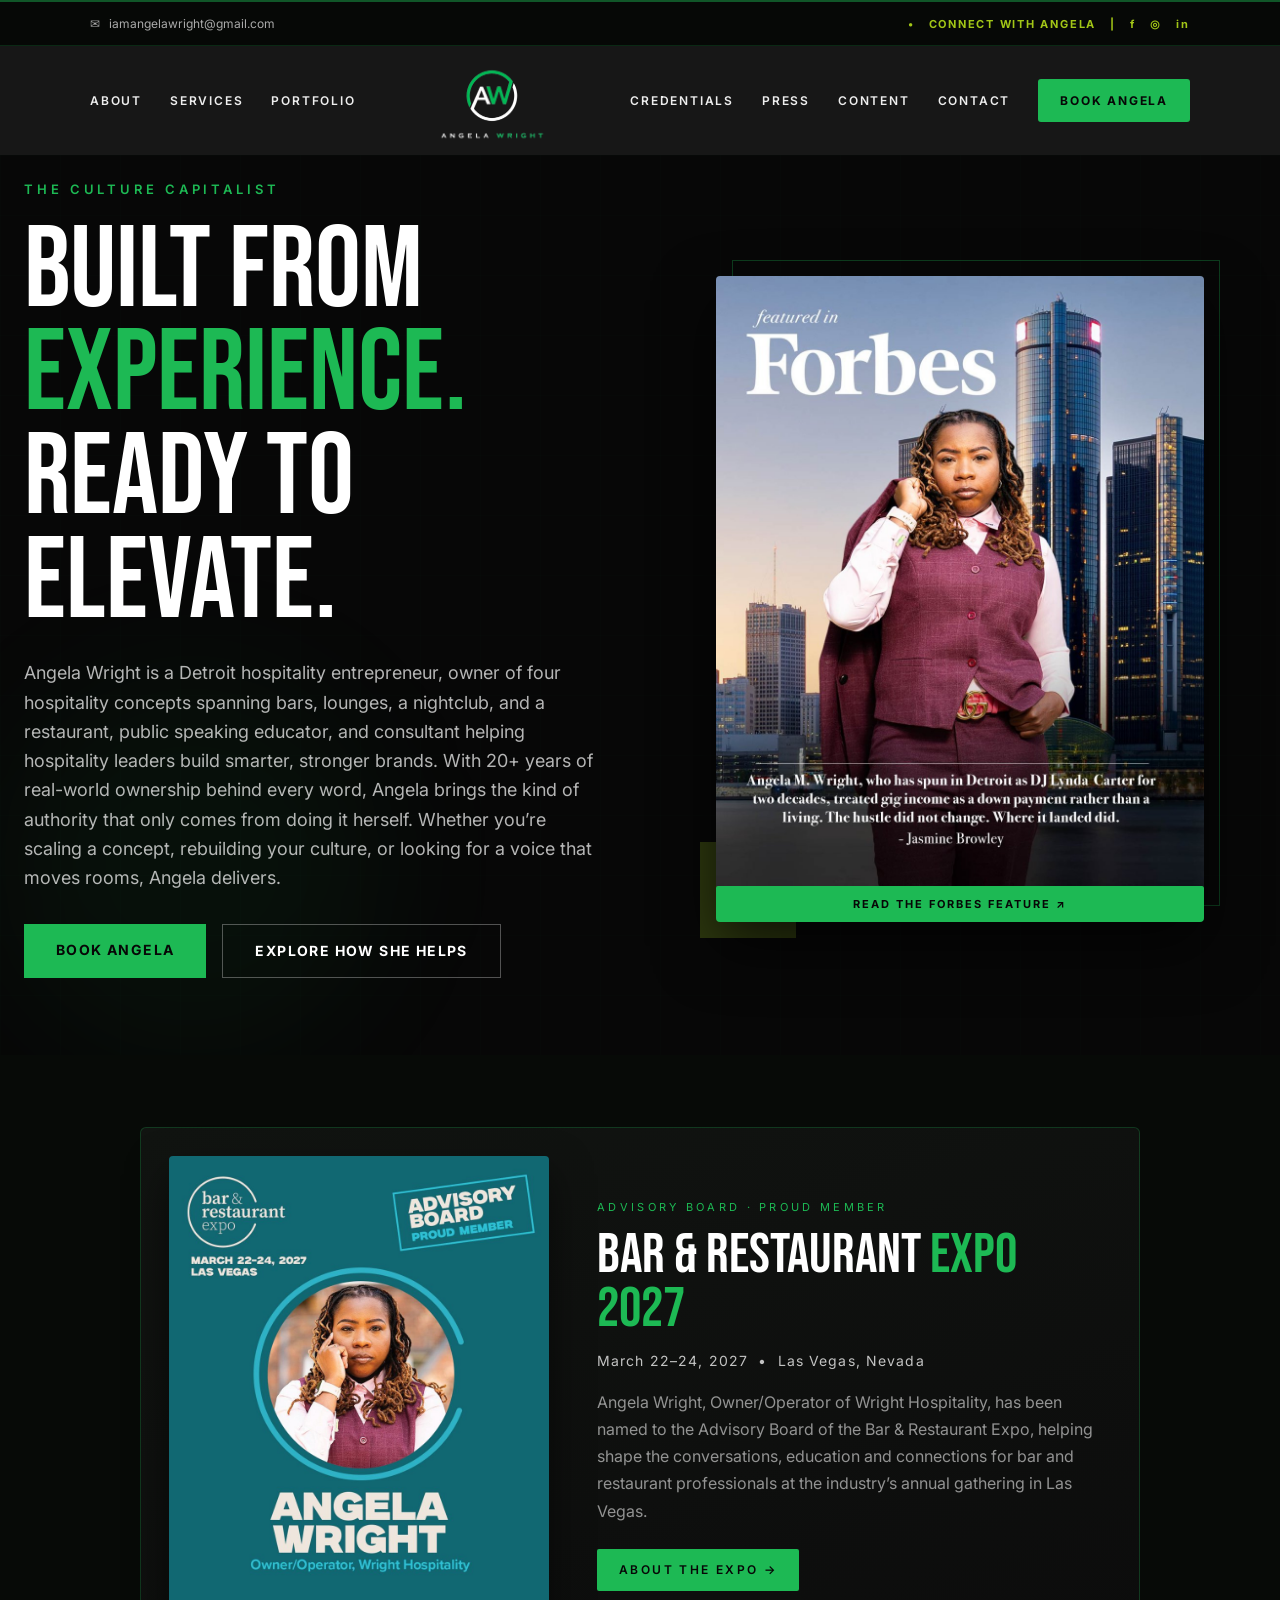
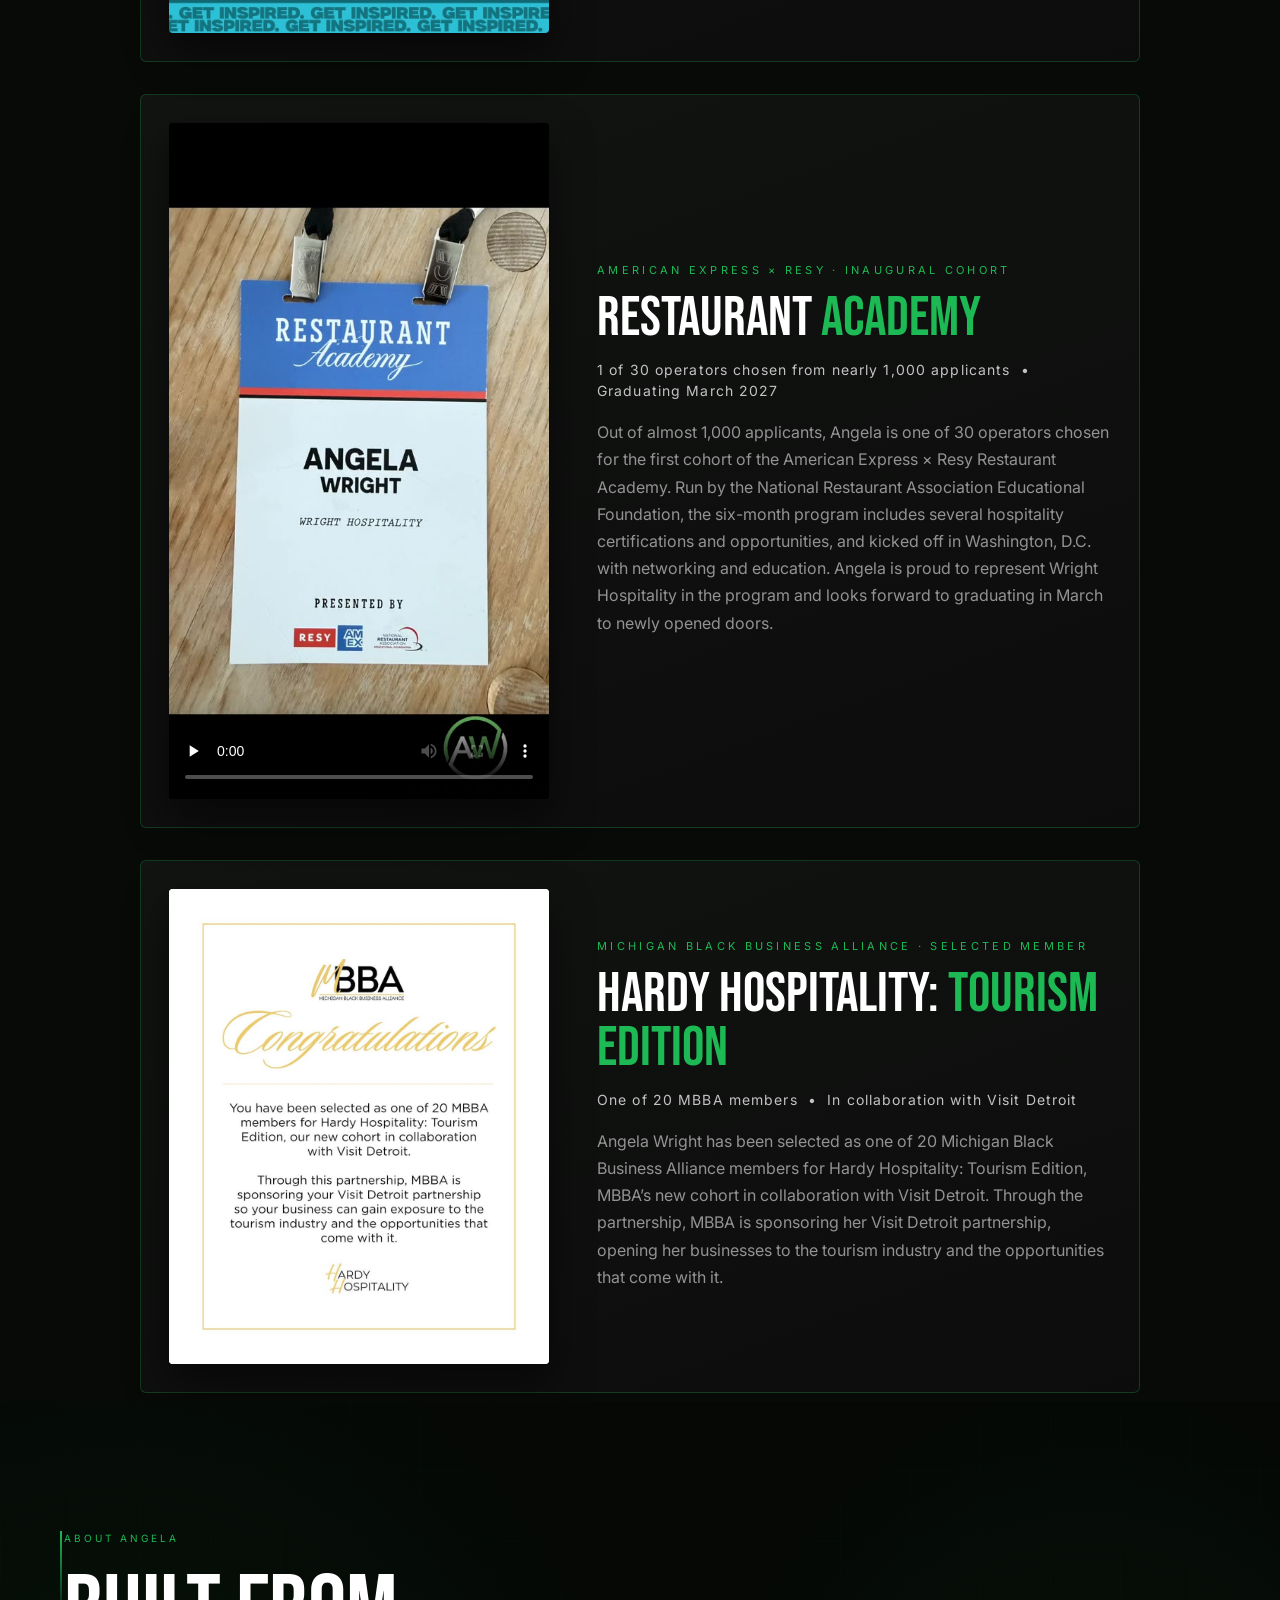
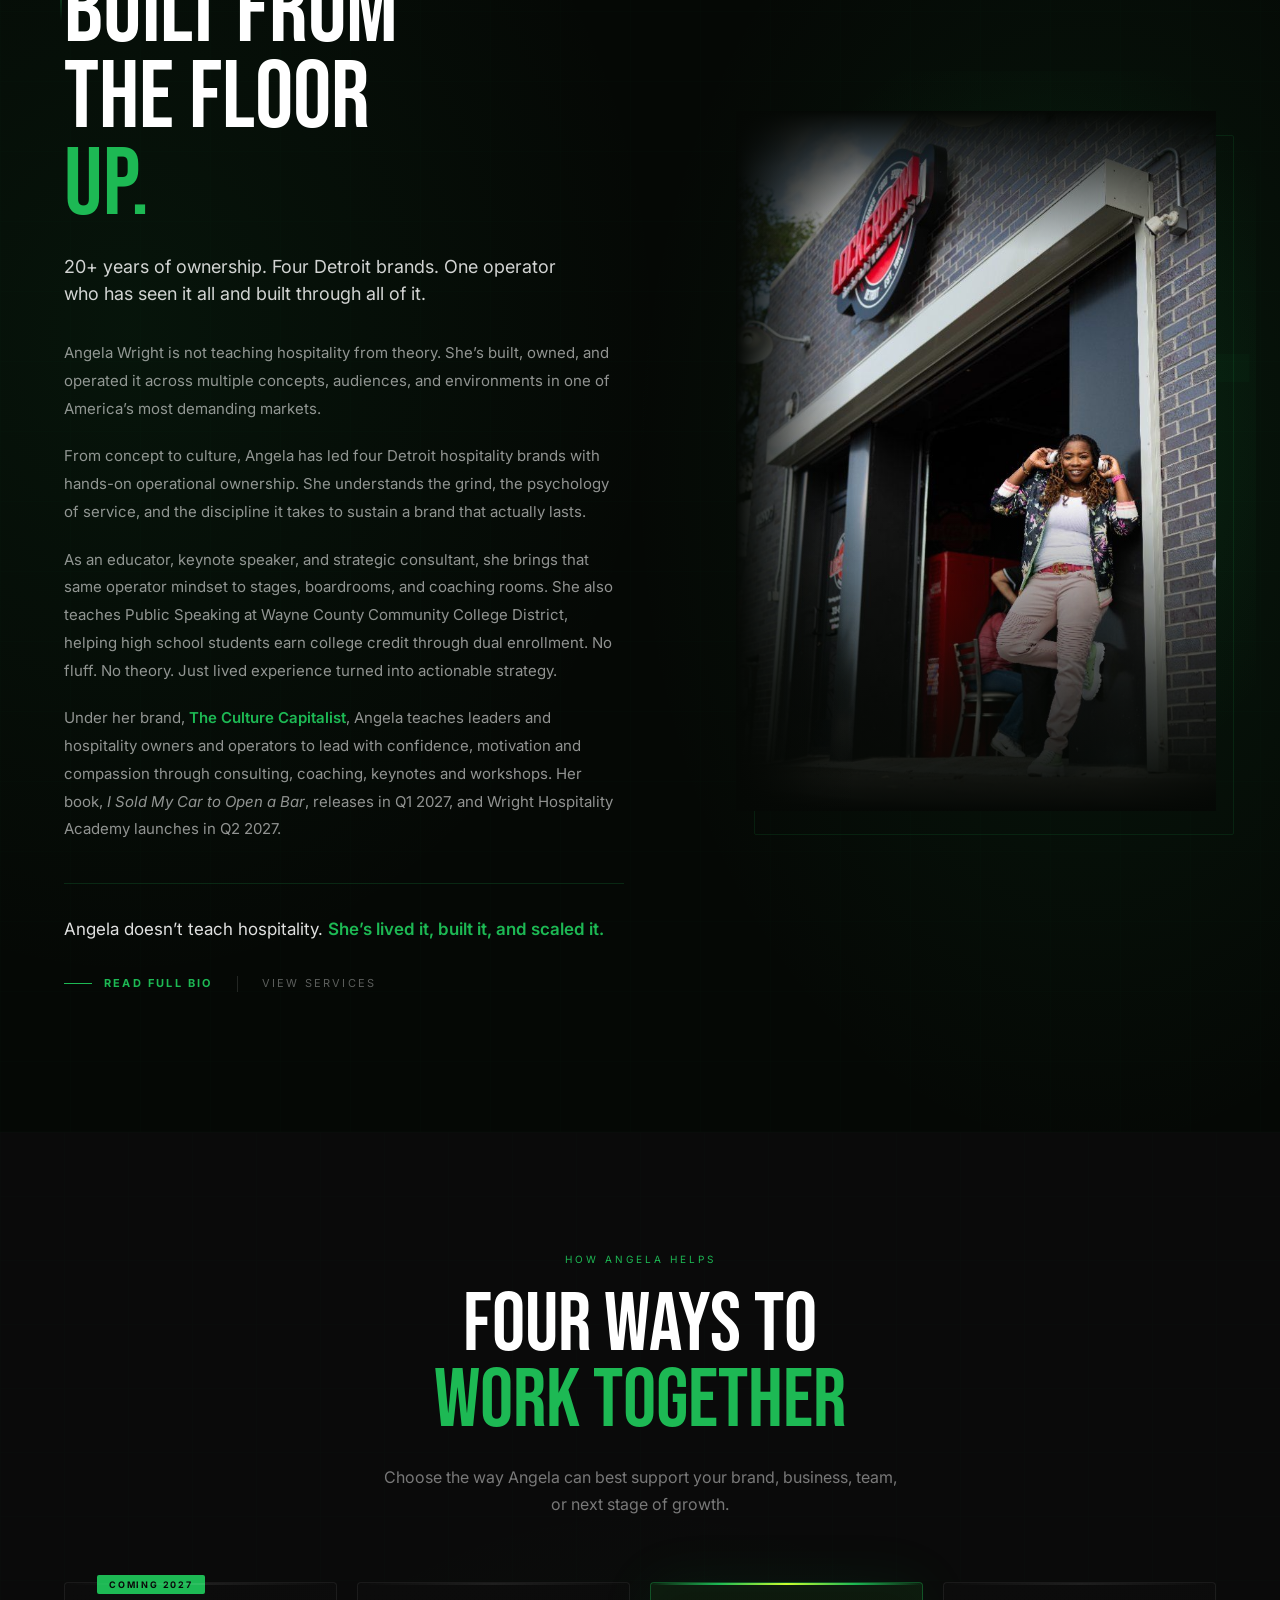
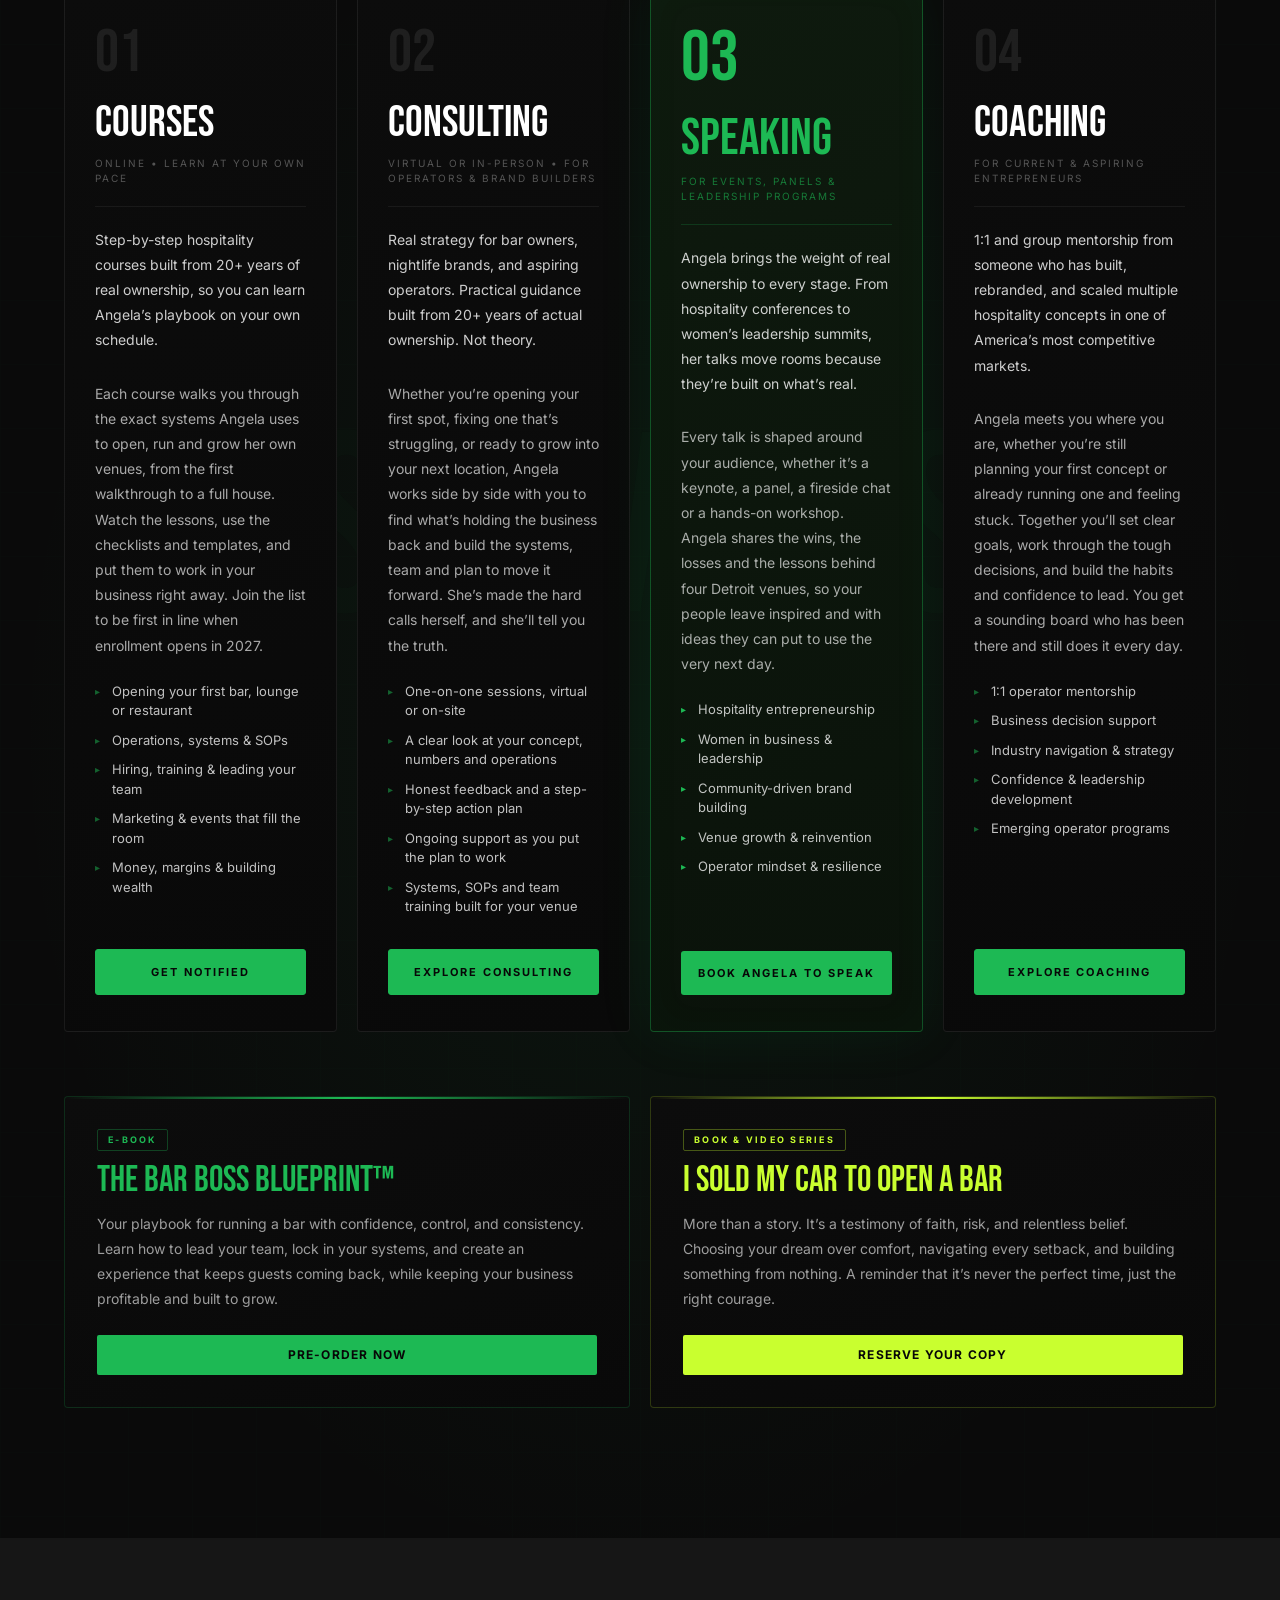
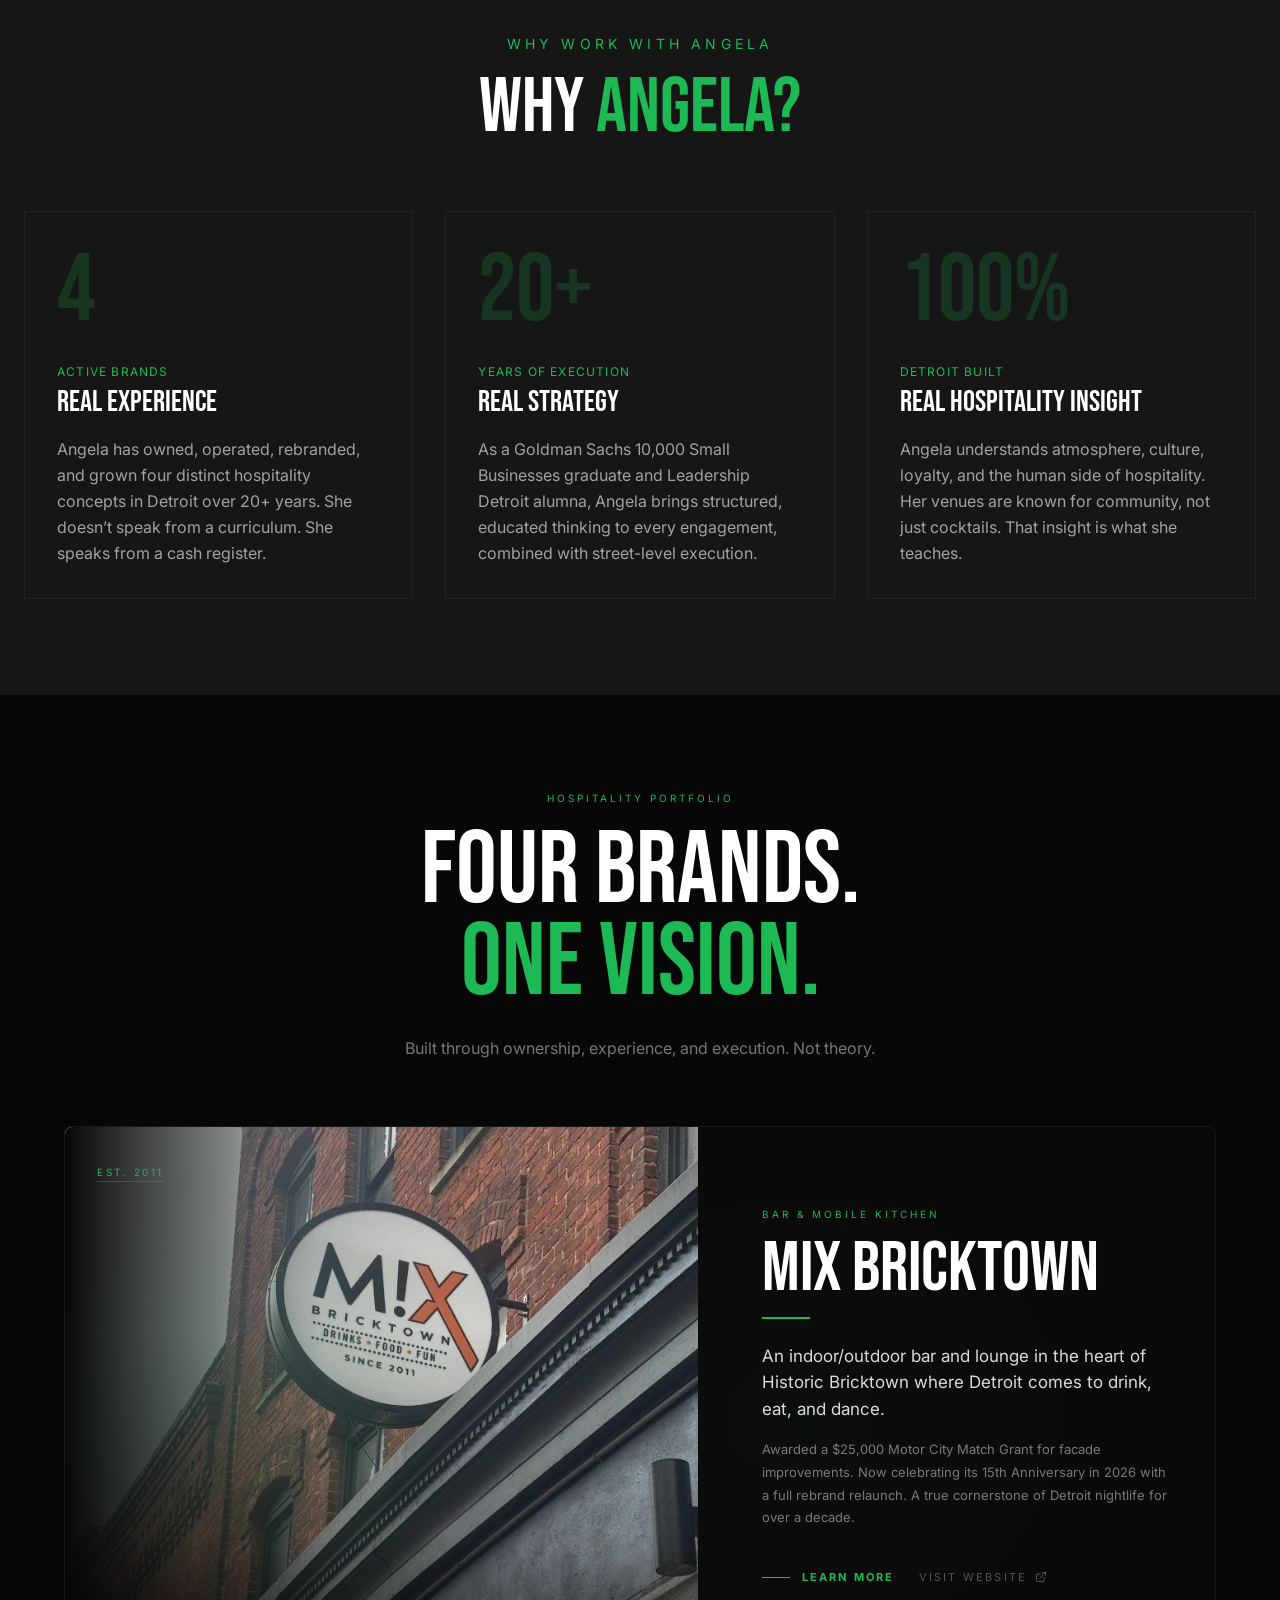
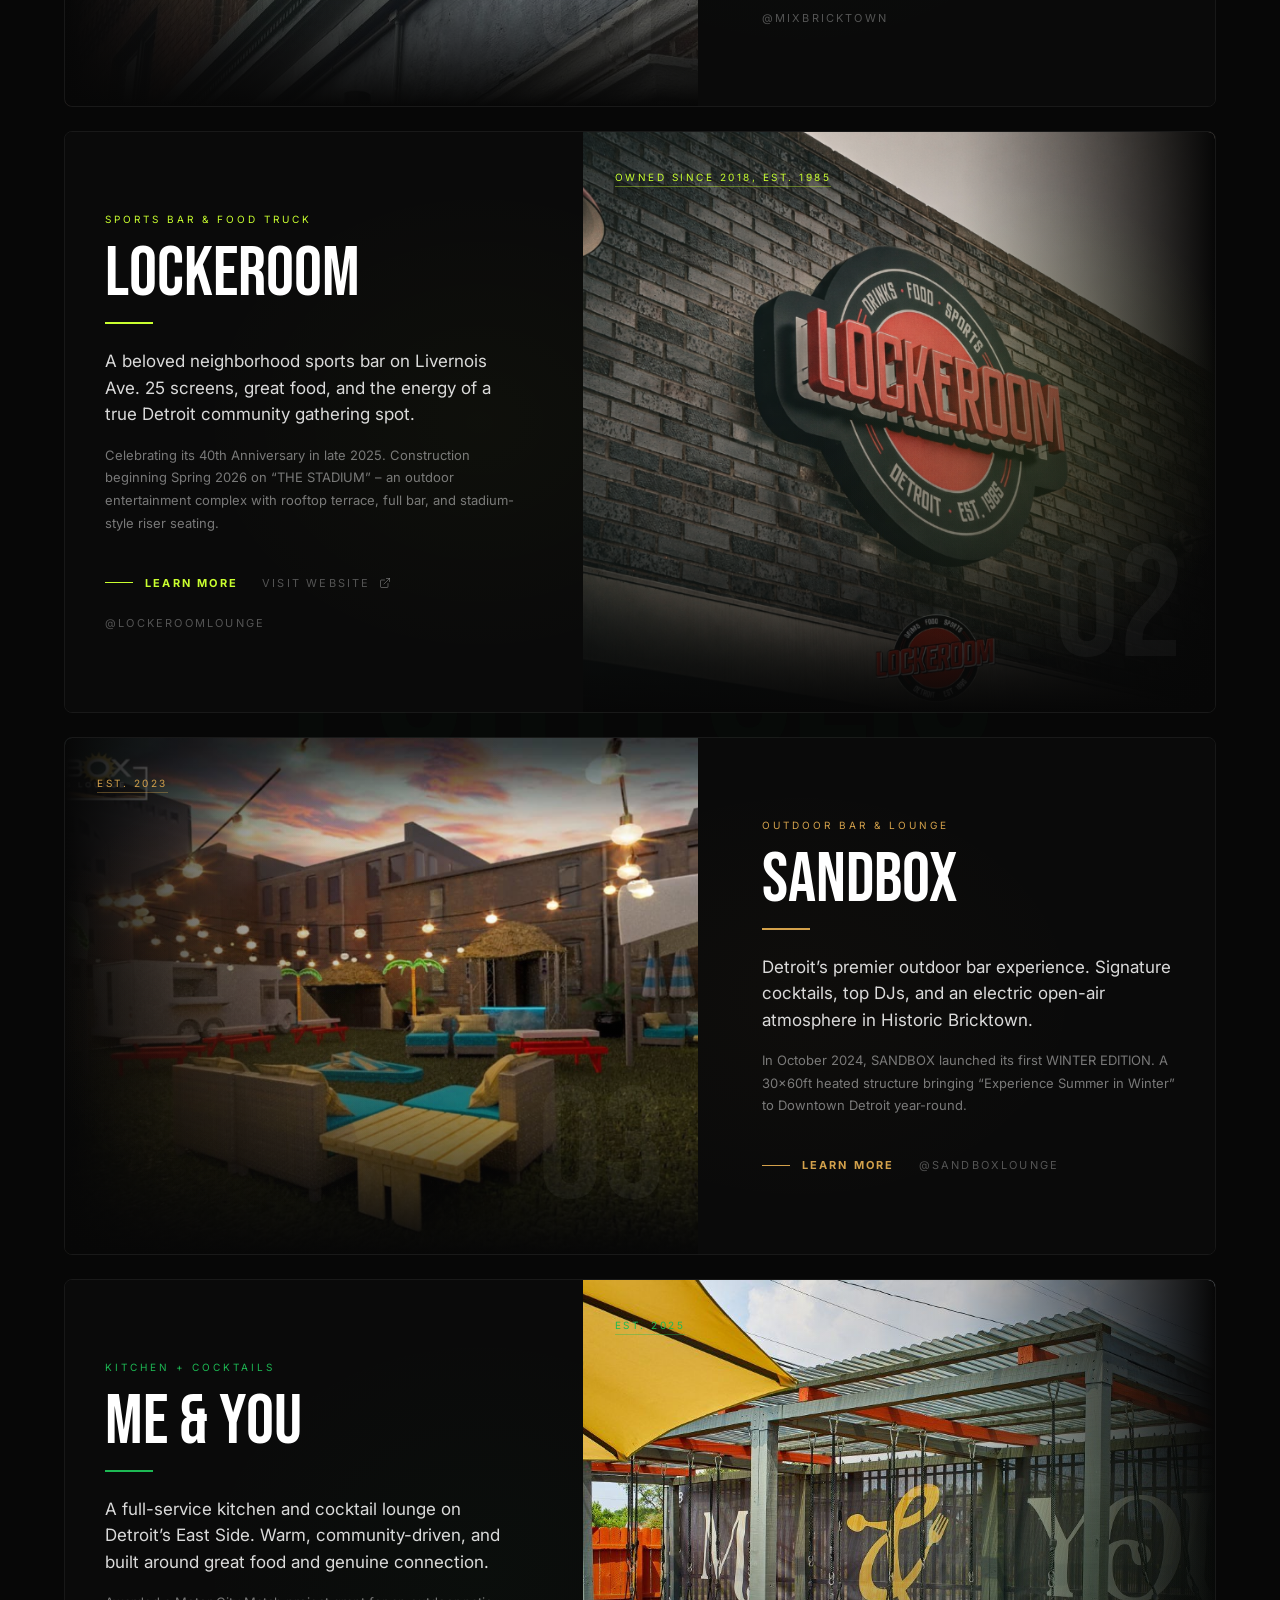
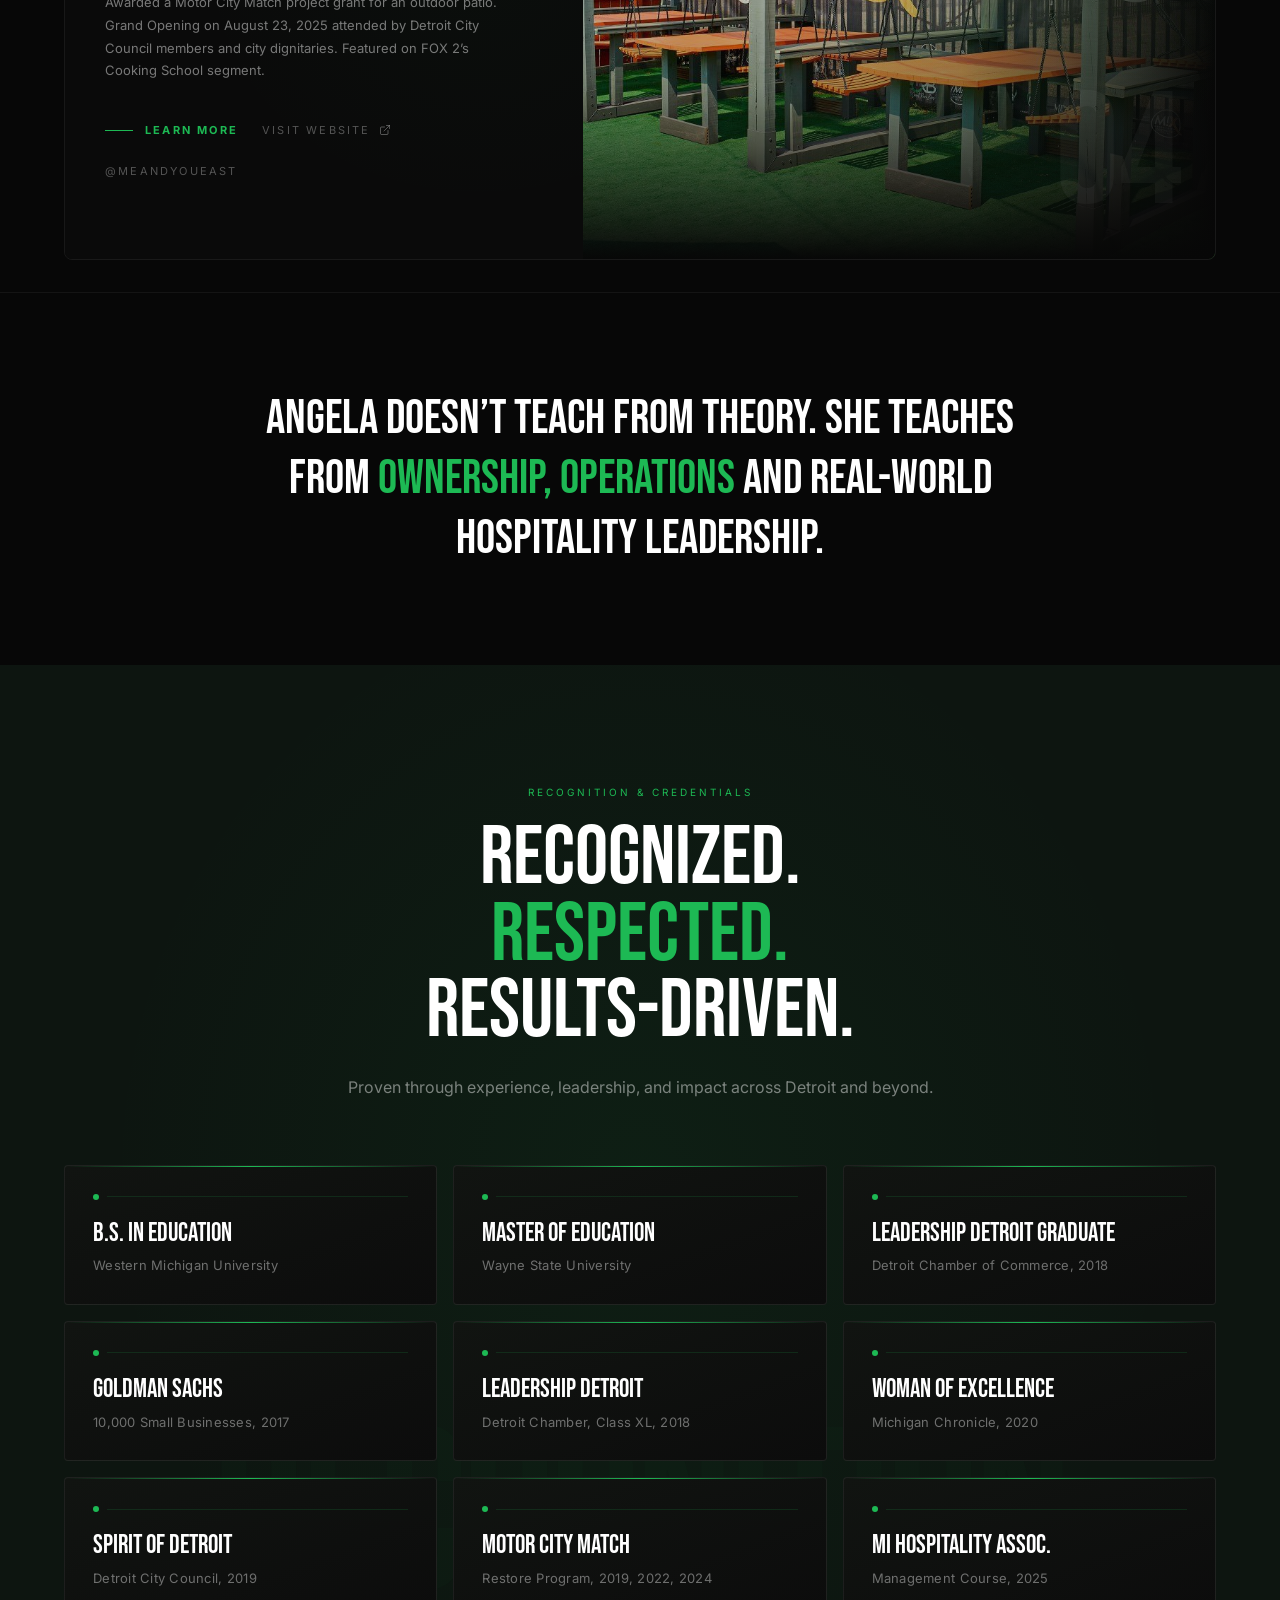
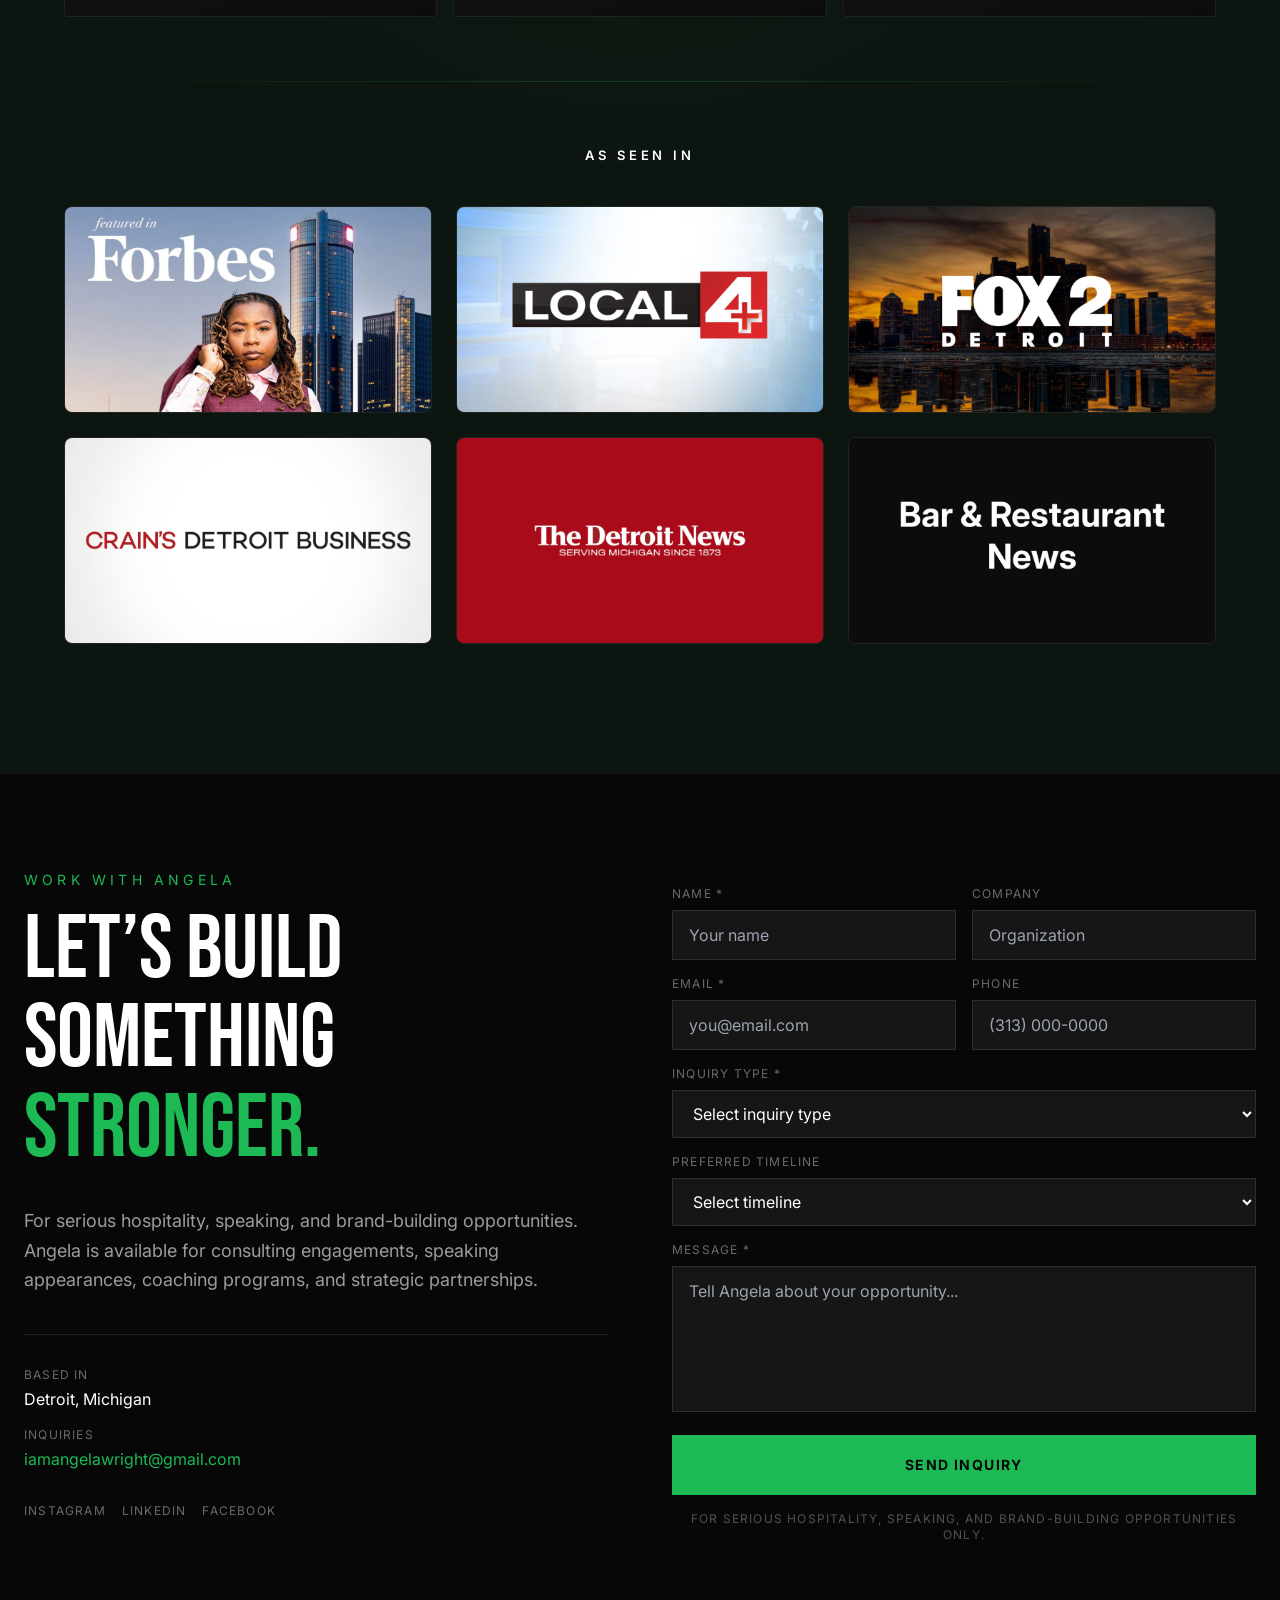
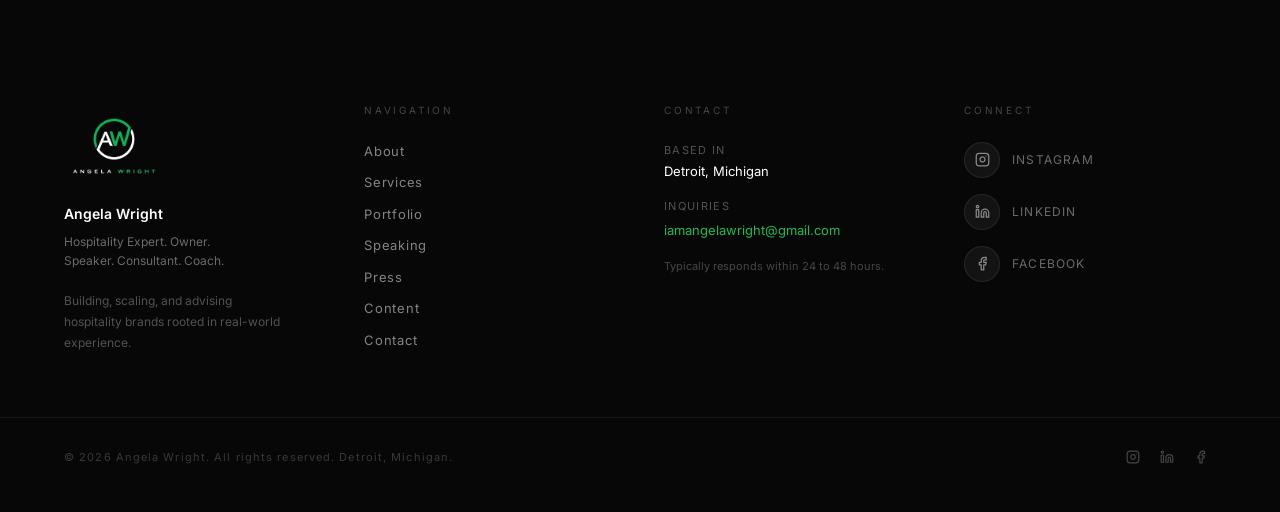
==== index.html @ cf8209c9 "Home: move Restaurant Academy and Hardy Hospitality up beside the Expo Advisory Board Co-Authored-By" ====
<!DOCTYPE html>
<html lang="en-US">
<head>
<meta charset="UTF-8">
<meta name="viewport" content="width=device-width, initial-scale=1">
<title>Angela Wright | The Culture Capitalist</title>
<meta name="description" content="Angela Wright, The Culture Capitalist, is a Detroit hospitality entrepreneur, speaker, coach and consultant who teaches leaders and hospitality owners and operators to lead with confidence, motivation and compassion.">
<meta property="og:title" content="Angela Wright | The Culture Capitalist">
<meta property="og:description" content="Teaching leaders and hospitality owners and operators to lead with confidence, motivation and compassion.">
<meta property="og:url" content="https://iamangelawright.com/">
<link rel="canonical" href="https://iamangelawright.com/">
<link rel="icon" href="/assets/images/favicon-32.jpg" sizes="32x32">
<link rel="icon" href="/assets/images/favicon-192.jpg" sizes="192x192">
<link rel="apple-touch-icon" href="/assets/images/favicon-180.jpg">
<link rel="stylesheet" href="/assets/css/site.css">
<link rel="stylesheet" href="/assets/css/theme.css?v=20261029f">
<link rel="stylesheet" href="/assets/css/info.css">
</head>
<body class="home">
<div class="aw-topbar"><a href="mailto:iamangelawright@gmail.com">✉ &nbsp; iamangelawright@gmail.com</a><strong>• &nbsp; CONNECT WITH ANGELA &nbsp; | &nbsp; <a href="https://www.facebook.com/iamangelawright1/">f</a> &nbsp; <a href="https://instagram.com/iamangelawright">◎</a> &nbsp; <a href="https://linkedin.com/in/angela-wright-9540b5294">in</a></strong></div><nav class="aw-nav" id="aw-nav" style="--aw-logo-width:125px"><div class="aw-nav-left"><a href="#about">ABOUT</a><a href="#services">SERVICES</a><a href="#portfolio">PORTFOLIO</a></div><a href="#hero" aria-label="Angela Wright home"><img src="/assets/images/3baacd933_AngelaWright_logo_transparent.png" alt="Angela Wright"></a><button class="aw-mobile-toggle" aria-label="Open navigation" type="button" onclick="document.getElementById('aw-nav').classList.toggle('aw-open')">☰</button><div class="aw-nav-right"><a href="#recognition">CREDENTIALS</a><a href="/press">PRESS</a><a href="/content">CONTENT</a><a href="#contact">CONTACT</a><a href="https://calendar.app.google/bNt4V9HfeRj3hD4s8" target="_blank" rel="noopener" class="aw-book">BOOK ANGELA</a></div></nav><main id="aw-page">

<section class="relative min-h-screen bg-rich-black overflow-hidden flex flex-col active" id="hero"><div class="absolute inset-0"><div class="absolute top-0 right-0 w-1/2 h-full bg-gradient-to-l from-angela-green/8 to-transparent"></div><div class="absolute bottom-0 left-0 w-96 h-96 rounded-full bg-angela-green/5 blur-3xl"></div><div class="absolute top-1/3 right-1/4 w-64 h-64 rounded-full bg-neon-lime/3 blur-3xl"></div><div class="absolute inset-0 opacity-5" style="background-image: linear-gradient(rgba(29, 185, 84, 0.3) 1px, transparent 1px), linear-gradient(90deg, rgba(29, 185, 84, 0.3) 1px, transparent 1px); background-size: 60px 60px;"></div></div><div class="flex-1 flex items-center relative z-10 pt-40 pb-8"><div class="max-w-7xl mx-auto px-6 w-full"><div class="grid lg:grid-cols-2 gap-12 items-center min-h-[calc(100vh-180px)]"><div class="order-2 lg:order-1"><p class="font-body uppercase mb-5" style="font-size: 13px; color: rgb(29, 185, 84); letter-spacing: 0.3em; font-weight: 600;">The Culture Capitalist</p><h1 class="font-display text-white leading-none mb-6" style="font-size: clamp(56px, 9vw, 130px); line-height: 0.9; opacity: 1; transform: none;">BUILT FROM<br><span class="text-angela-green">EXPERIENCE.</span><br>READY TO<br>ELEVATE.</h1><p class="font-body text-white/70 text-lg leading-relaxed mb-8 max-w-xl">Angela Wright is a Detroit hospitality entrepreneur, owner of four hospitality concepts spanning bars, lounges, a nightclub, and a restaurant, public speaking educator, and consultant helping hospitality leaders build smarter, stronger brands. With 20+ years of real-world ownership behind every word, Angela brings the kind of authority that only comes from doing it herself. Whether you’re scaling a concept, rebuilding your culture, or looking for a voice that moves rooms, Angela delivers.</p><div class="flex flex-wrap gap-4 mb-10"><a class="bg-angela-green text-rich-black font-body font-bold text-sm uppercase tracking-widest px-8 py-4 hover:bg-neon-lime transition-all duration-200 hover:scale-105" href="https://calendar.app.google/bNt4V9HfeRj3hD4s8" target="_blank" rel="noopener">Book Angela</a><a class="border border-white/30 text-white font-body font-bold text-sm uppercase tracking-widest px-8 py-4 hover:border-angela-green hover:text-angela-green transition-all duration-200 inline-block" href="#contact">Explore How She Helps</a></div></div><div class="order-1 lg:order-2 relative"><div class="aw-hero-forbes-wrap relative mx-auto"><div class="absolute -top-4 -right-4 w-full h-full border border-angela-green/30"></div><div class="absolute -bottom-4 -left-4 w-24 h-24 bg-neon-lime/20"></div><a class="aw-hero-forbes relative overflow-hidden" style="z-index: 10;" href="https://www.forbes.com/sites/jasminebrowley/2026/09/21/millennials-built-the-side-hustle-almost-none-of-them-own-it/" target="_blank" rel="noopener" aria-label="Read the Forbes feature on Angela Wright"><img decoding="async" fetchpriority="high" alt="Featured in Forbes: Angela M. Wright, who has spun in Detroit as DJ Lynda Carter for two decades, treated gig income as a down payment rather than a living. The hustle did not change. Where it landed did. Jasmine Browley" width="1000" height="1250" src="/assets/images/forbes-featured-angela-wright.jpg"><span class="aw-hero-forbes-cta font-body uppercase">Read the Forbes feature &#8599;</span></a></div></div></div></div></div></section>



<section id="advisory-board" class="aw-feature-section"><div class="max-w-7xl mx-auto px-6 lg:px-16"><div class="aw-feature scroll-fade-up"><a class="aw-feature-img" href="/assets/images/bar-restaurant-expo-advisory-board-2027.jpg" target="_blank" rel="noopener"><img decoding="async" loading="lazy" src="/assets/images/bar-restaurant-expo-advisory-board-2027.jpg" width="900" height="1130" alt="Bar &amp; Restaurant Expo Advisory Board, proud member: Angela Wright, Owner/Operator, Wright Hospitality. March 22-24, 2027, Las Vegas."></a><div class="aw-feature-body"><p class="font-body uppercase aw-feature-eyebrow">Advisory Board &middot; Proud Member</p><h3 class="font-display text-white">BAR &amp; RESTAURANT <span style="color: rgb(29, 185, 84);">EXPO 2027</span></h3><p class="font-body aw-feature-meta">March 22&ndash;24, 2027 &nbsp;&bull;&nbsp; Las Vegas, Nevada</p><p class="font-body aw-feature-text">Angela Wright, Owner/Operator of Wright Hospitality, has been named to the Advisory Board of the Bar &amp; Restaurant Expo, helping shape the conversations, education and connections for bar and restaurant professionals at the industry&rsquo;s annual gathering in Las Vegas.</p><a class="aw-feature-link font-body uppercase" href="https://www.barandrestaurantexpo.com/" target="_blank" rel="noopener">About the Expo &rarr;</a></div></div><div class="aw-feature scroll-fade-up"><div class="aw-feature-img aw-feature-video"><video controls playsinline preload="none" poster="/assets/images/amex-resy-restaurant-academy-poster.jpg" width="540" height="960"><source src="/assets/video/amex-resy-restaurant-academy-2026.mp4" type="video/mp4">Your browser can&rsquo;t play this video.</video></div><div class="aw-feature-body"><p class="font-body uppercase aw-feature-eyebrow">American Express &times; Resy &middot; Inaugural Cohort</p><h3 class="font-display text-white">RESTAURANT <span style="color: rgb(29, 185, 84);">ACADEMY</span></h3><p class="font-body aw-feature-meta">1 of 30 operators chosen from nearly 1,000 applicants &nbsp;&bull;&nbsp; Graduating March 2027</p><p class="font-body aw-feature-text">Out of almost 1,000 applicants, Angela is one of 30 operators chosen for the first cohort of the American Express &times; Resy Restaurant Academy. Run by the National Restaurant Association Educational Foundation, the six-month program includes several hospitality certifications and opportunities, and kicked off in Washington, D.C. with networking and education. Angela is proud to represent Wright Hospitality in the program and looks forward to graduating in March to newly opened doors.</p></div></div><div class="aw-feature aw-feature--light scroll-fade-up"><a class="aw-feature-img" href="/assets/images/mbba-hardy-hospitality-tourism-edition.jpg" target="_blank" rel="noopener"><img decoding="async" loading="lazy" src="/assets/images/mbba-hardy-hospitality-tourism-edition.jpg" width="1000" height="1250" alt="Michigan Black Business Alliance congratulations: selected as one of 20 MBBA members for Hardy Hospitality: Tourism Edition, a new cohort in collaboration with Visit Detroit."></a><div class="aw-feature-body"><p class="font-body uppercase aw-feature-eyebrow">Michigan Black Business Alliance &middot; Selected Member</p><h3 class="font-display text-white">HARDY HOSPITALITY: <span style="color: rgb(29, 185, 84);">TOURISM EDITION</span></h3><p class="font-body aw-feature-meta">One of 20 MBBA members &nbsp;&bull;&nbsp; In collaboration with Visit Detroit</p><p class="font-body aw-feature-text">Angela Wright has been selected as one of 20 Michigan Black Business Alliance members for Hardy Hospitality: Tourism Edition, MBBA&rsquo;s new cohort in collaboration with Visit Detroit. Through the partnership, MBBA is sponsoring her Visit Detroit partnership, opening her businesses to the tourism industry and the opportunities that come with it.</p></div></div></div></section>

<section class="relative overflow-hidden" id="about" style="background: rgb(5, 8, 5); padding: 130px 0px 140px;"><div class="absolute inset-0 pointer-events-none" style="background: radial-gradient(60% 70% at 10% 40%, rgba(29, 185, 84, 0.07) 0%, transparent 70%);"></div><div class="absolute inset-0 pointer-events-none" style="background: radial-gradient(55% 80% at 85% 50%, rgba(29, 185, 84, 0.09) 0%, transparent 65%);"></div><div class="absolute inset-0 opacity-[0.025] pointer-events-none" style="background-image: linear-gradient(rgba(29, 185, 84, 0.6) 1px, transparent 1px), linear-gradient(90deg, rgba(29, 185, 84, 0.6) 1px, transparent 1px); background-size: 70px 70px;"></div><div class="absolute inset-0 flex items-center justify-end pr-8 pointer-events-none overflow-hidden" style="z-index: 1;"><span class="font-display select-none" style="font-size: clamp(140px, 22vw, 320px); color: rgba(29, 185, 84, 0.024); line-height: 1; letter-spacing: -0.02em; user-select: none;">BUILT</span></div><div class="max-w-7xl mx-auto px-6 lg:px-16 relative" style="z-index: 10;"><div class="grid lg:grid-cols-[1fr_480px] gap-0 lg:gap-12 items-center"><div class="relative pr-0 lg:pr-8"><div class="absolute -left-1 top-0 origin-top hidden lg:block" style="width: 2px; height: 90px; background: linear-gradient(rgb(29, 185, 84), transparent); transform: none;"></div><p class="font-body uppercase mb-6" style="font-size: 10px; color: rgb(29, 185, 84); letter-spacing: 0.3em; opacity: 1; transform: none;">About Angela</p><div class="mb-6 overflow-hidden"><div><h2 class="font-display leading-none" style="font-size: clamp(54px, 7.5vw, 96px); color: white; line-height: 0.9;">BUILT FROM</h2></div><div><h2 class="font-display leading-none" style="font-size: clamp(54px, 7.5vw, 96px); color: white; line-height: 0.9;">THE FLOOR</h2></div><div><h2 class="font-display leading-none" style="font-size: clamp(54px, 7.5vw, 96px); color: rgb(29, 185, 84); line-height: 0.9;">UP.</h2></div></div><p class="font-body mb-8" style="font-size: 18px; color: rgba(255, 255, 255, 0.82); line-height: 1.5; max-width: 520px; opacity: 1; transform: none;">20+ years of ownership. Four Detroit brands. One operator who has seen it all and built through all of it.</p><div class="space-y-5 max-w-[560px]"><p class="font-body leading-relaxed" style="font-size: 15px; color: rgba(255, 255, 255, 0.56); line-height: 1.85; opacity: 1; transform: none;">Angela Wright is not teaching hospitality from theory. She’s built, owned, and operated it across multiple concepts, audiences, and environments in one of America’s most demanding markets.</p><p class="font-body leading-relaxed" style="font-size: 15px; color: rgba(255, 255, 255, 0.56); line-height: 1.85; opacity: 1; transform: none;">From concept to culture, Angela has led four Detroit hospitality brands with hands-on operational ownership. She understands the grind, the psychology of service, and the discipline it takes to sustain a brand that actually lasts.</p><p class="font-body leading-relaxed" style="font-size: 15px; color: rgba(255, 255, 255, 0.56); line-height: 1.85; opacity: 1; transform: none;">As an educator, keynote speaker, and strategic consultant, she brings that same operator mindset to stages, boardrooms, and coaching rooms. She also teaches Public Speaking at Wayne County Community College District, helping high school students earn college credit through dual enrollment. No fluff. No theory. Just lived experience turned into actionable strategy.</p><p class="font-body leading-relaxed" style="font-size: 15px; color: rgba(255, 255, 255, 0.56); line-height: 1.85; opacity: 1; transform: none;">Under her brand, <span style="color: rgb(29, 185, 84); font-weight: 600;">The Culture Capitalist</span>, Angela teaches leaders and hospitality owners and operators to lead with confidence, motivation and compassion through consulting, coaching, keynotes and workshops. Her book, <em>I Sold My Car to Open a Bar</em>, releases in Q1 2027, and Wright Hospitality Academy launches in Q2 2027.</p></div><div class="mt-10 pt-8 max-w-[560px]" style="border-top: 1px solid rgba(29, 185, 84, 0.18); opacity: 1; transform: none;"><p class="font-body" style="font-size: 17px; color: rgba(255, 255, 255, 0.88); line-height: 1.6;">Angela doesn’t teach hospitality. <span style="color: rgb(29, 185, 84); font-weight: 600;">She’s lived it, built it, and scaled it.</span></p></div><div class="mt-8 flex flex-wrap items-center gap-6"><button class="font-body font-bold uppercase inline-flex items-center gap-3 group transition-all" data-popup-type="setStateOpen" style="font-size: 11px; letter-spacing: 0.2em; color: rgb(29, 185, 84);"><span class="transition-all duration-300 group-hover:w-10" style="width: 28px; height: 1px; background: rgb(29, 185, 84); display: inline-block;"></span>Read Full Bio</button><span style="width: 1px; height: 16px; background: rgba(255, 255, 255, 0.12); display: inline-block;"></span><a class="font-body uppercase transition-colors" href="#services" style="font-size: 11px; letter-spacing: 0.2em; color: rgba(255, 255, 255, 0.35);">View Services</a></div></div><div class="relative hidden lg:block" style="margin-top: -40px; margin-bottom: -40px; opacity: 1; transform: none;"><div class="absolute pointer-events-none" style="inset: -40px; background: radial-gradient(at 60% 45%, rgba(29, 185, 84, 0.13) 0%, transparent 65%); z-index: 0;"></div><div class="absolute pointer-events-none" style="inset: 24px -18px -24px 18px; border: 1px solid rgba(29, 185, 84, 0.12); border-radius: 2px; z-index: 1;"></div><div class="relative overflow-hidden" style="z-index: 2; mask-image: linear-gradient(to right, transparent 0%, black 15%, black 80%, transparent 100%), linear-gradient(transparent 0%, black 8%, black 88%, transparent 100%); mask-composite: source-in;"><img decoding="async" loading="lazy" alt="Angela Wright" class="w-full object-cover object-center" src="/assets/images/bdb6767fa_0244-_0Z8_78332.jpg" style="height: 700px; display: block;"></div><div class="absolute bottom-0 left-0 right-0 pointer-events-none" style="height: 45%; background: linear-gradient(to top, rgb(5, 8, 5) 0%, rgba(5, 8, 5, 0.7) 40%, transparent 100%); z-index: 3;"></div><div class="absolute top-0 bottom-0 left-0 pointer-events-none" style="width: 25%; background: linear-gradient(to right, rgb(5, 8, 5) 0%, transparent 100%); z-index: 3;"></div><div class="absolute top-0 left-0 right-0 pointer-events-none" style="height: 20%; background: linear-gradient(rgb(5, 8, 5) 0%, transparent 100%); z-index: 3;"></div></div></div></div></section>



<section class="relative overflow-hidden" id="services" style="background: rgb(10, 10, 10); padding: 120px 0px 130px;"><div class="absolute inset-0 pointer-events-none" style="background: radial-gradient(70% 60% at 50% 60%, rgba(29, 185, 84, 0.07) 0%, transparent 70%);"></div><div class="absolute inset-0 opacity-[0.025] pointer-events-none" style="background-image: linear-gradient(rgba(29, 185, 84, 0.5) 1px, transparent 1px), linear-gradient(90deg, rgba(29, 185, 84, 0.5) 1px, transparent 1px); background-size: 64px 64px;"></div><div class="absolute inset-0 flex items-center justify-center pointer-events-none overflow-hidden" style="z-index: 0;"><span class="font-display select-none" style="font-size: clamp(120px, 20vw, 280px); color: rgba(29, 185, 84, 0.024); letter-spacing: -0.02em; user-select: none;">SERVICES</span></div><div class="max-w-7xl mx-auto px-6 lg:px-16 relative" style="z-index: 10;"><div class="mb-16 text-center mx-auto max-w-3xl"><p class="font-body uppercase mb-5" style="font-size: 10px; color: rgb(29, 185, 84); letter-spacing: 0.3em; opacity: 1; transform: none;">How Angela Helps</p><div><h2 class="font-display text-white leading-none mb-6" style="font-size: clamp(44px, 6.5vw, 86px); line-height: 0.92;">FOUR WAYS TO<br><span style="color: rgb(29, 185, 84);">WORK TOGETHER</span></h2></div><p class="font-body" style="font-size: 16px; color: rgba(255, 255, 255, 0.45); line-height: 1.7; max-width: 520px; margin: 0px auto; opacity: 1; transform: none;">Choose the way Angela can best support your brand, business, team, or next stage of growth.</p></div><div class="grid gap-4 lg:gap-5 items-stretch aw-ways-grid"><div class="group relative flex flex-col cursor-default transition-all duration-400 scroll-fade-up" style="padding: 36px 32px 34px; background: linear-gradient(160deg, rgb(12, 12, 12) 0%, rgb(9, 9, 9) 100%); border: 1px solid rgba(255, 255, 255, 0.07); border-radius: 4px; margin-top: 0px; margin-bottom: 0px"><div class="absolute -top-3 left-8"><span class="font-body uppercase text-rich-black font-bold" style="font-size: 9px; letter-spacing: 0.2em; background: rgb(29, 185, 84); padding: 4px 12px; border-radius: 2px;">Coming 2027</span></div><div style="position: absolute; top: 0px; left: 0px; right: 0px; height: 2px; background: linear-gradient(90deg, transparent, rgba(255, 255, 255, 0.08), transparent);"></div><div class="font-display mb-5 select-none transition-all duration-300 group-hover:opacity-30" style="font-size: 60px; line-height: 1; color: rgba(255, 255, 255, 0.08); font-weight: 400;">01</div><h3 class="font-display mb-1 transition-colors duration-300" style="font-size: clamp(30px, 3.5vw, 44px); color: white; line-height: 0.92;">COURSES</h3><p class="font-body uppercase mb-5 mt-2" style="font-size: 10px; letter-spacing: 0.2em; color: rgba(255, 255, 255, 0.3);">Online &bull; Learn at Your Own Pace</p><div class="mb-5" style="height: 1px; background: rgba(255, 255, 255, 0.06);"></div><p class="font-body leading-relaxed mb-7 flex-shrink-0" style="font-size: 14px; color: rgba(255, 255, 255, 0.8); line-height: 1.8;">Step-by-step hospitality courses built from 20+ years of real ownership, so you can learn Angela&rsquo;s playbook on your own schedule.</p><p class="font-body leading-relaxed mb-6" style="font-size: 14px; color: rgba(255, 255, 255, 0.65); line-height: 1.8;">Each course walks you through the exact systems Angela uses to open, run and grow her own venues, from the first walkthrough to a full house. Watch the lessons, use the checklists and templates, and put them to work in your business right away. Join the list to be first in line when enrollment opens in 2027.</p><ul class="space-y-2.5 mb-8 flex-1"><li class="font-body flex items-start gap-3" style="font-size: 13px; color: rgba(255, 255, 255, 0.75);"><span style="color: rgba(29, 185, 84, 0.5); margin-top: 2px; flex-shrink: 0; font-size: 10px;">▸</span>Opening your first bar, lounge or restaurant</li><li class="font-body flex items-start gap-3" style="font-size: 13px; color: rgba(255, 255, 255, 0.75);"><span style="color: rgba(29, 185, 84, 0.5); margin-top: 2px; flex-shrink: 0; font-size: 10px;">▸</span>Operations, systems &amp; SOPs</li><li class="font-body flex items-start gap-3" style="font-size: 13px; color: rgba(255, 255, 255, 0.75);"><span style="color: rgba(29, 185, 84, 0.5); margin-top: 2px; flex-shrink: 0; font-size: 10px;">▸</span>Hiring, training &amp; leading your team</li><li class="font-body flex items-start gap-3" style="font-size: 13px; color: rgba(255, 255, 255, 0.75);"><span style="color: rgba(29, 185, 84, 0.5); margin-top: 2px; flex-shrink: 0; font-size: 10px;">▸</span>Marketing &amp; events that fill the room</li><li class="font-body flex items-start gap-3" style="font-size: 13px; color: rgba(255, 255, 255, 0.75);"><span style="color: rgba(29, 185, 84, 0.5); margin-top: 2px; flex-shrink: 0; font-size: 10px;">▸</span>Money, margins &amp; building wealth</li></ul><a class="font-body font-bold uppercase w-full py-3.5 transition-all duration-300 group-hover:shadow-lg inline-block" href="#contact" style="font-size: 11px; letter-spacing: 0.18em; background: transparent; color: rgba(255, 255, 255, 0.5); border: 1px solid rgba(255, 255, 255, 0.12); border-radius: 3px;">Get Notified</a></div><div class="group relative flex flex-col cursor-default transition-all duration-400 scroll-fade-up stagger-1" style="padding: 36px 32px 34px; background: linear-gradient(160deg, rgb(12, 12, 12) 0%, rgb(9, 9, 9) 100%); border: 1px solid rgba(255, 255, 255, 0.07); border-radius: 4px; margin-top: 0px; margin-bottom: 0px"><div style="position: absolute; top: 0px; left: 0px; right: 0px; height: 2px; background: linear-gradient(90deg, transparent, rgba(255, 255, 255, 0.08), transparent);"></div><div class="font-display mb-5 select-none transition-all duration-300 group-hover:opacity-30" style="font-size: 60px; line-height: 1; color: rgba(255, 255, 255, 0.08); font-weight: 400;">02</div><h3 class="font-display mb-1 transition-colors duration-300" style="font-size: clamp(30px, 3.5vw, 44px); color: white; line-height: 0.92;">CONSULTING</h3><p class="font-body uppercase mb-5 mt-2" style="font-size: 10px; letter-spacing: 0.2em; color: rgba(255, 255, 255, 0.3);">Virtual or In-Person • For Operators &amp; Brand Builders</p><div class="mb-5" style="height: 1px; background: rgba(255, 255, 255, 0.06);"></div><p class="font-body leading-relaxed mb-7 flex-shrink-0" style="font-size: 14px; color: rgba(255, 255, 255, 0.8); line-height: 1.8;">Real strategy for bar owners, nightlife brands, and aspiring operators. Practical guidance built from 20+ years of actual ownership. Not theory.</p><p class="font-body leading-relaxed mb-6" style="font-size: 14px; color: rgba(255, 255, 255, 0.65); line-height: 1.8;">Whether you&rsquo;re opening your first spot, fixing one that&rsquo;s struggling, or ready to grow into your next location, Angela works side by side with you to find what&rsquo;s holding the business back and build the systems, team and plan to move it forward. She&rsquo;s made the hard calls herself, and she&rsquo;ll tell you the truth.</p><ul class="space-y-2.5 mb-8 flex-1"><li class="font-body flex items-start gap-3" style="font-size: 13px; color: rgba(255, 255, 255, 0.75);"><span style="color: rgba(29, 185, 84, 0.5); margin-top: 2px; flex-shrink: 0; font-size: 10px;">▸</span>One-on-one sessions, virtual or on-site</li><li class="font-body flex items-start gap-3" style="font-size: 13px; color: rgba(255, 255, 255, 0.75);"><span style="color: rgba(29, 185, 84, 0.5); margin-top: 2px; flex-shrink: 0; font-size: 10px;">▸</span>A clear look at your concept, numbers and operations</li><li class="font-body flex items-start gap-3" style="font-size: 13px; color: rgba(255, 255, 255, 0.75);"><span style="color: rgba(29, 185, 84, 0.5); margin-top: 2px; flex-shrink: 0; font-size: 10px;">▸</span>Honest feedback and a step-by-step action plan</li><li class="font-body flex items-start gap-3" style="font-size: 13px; color: rgba(255, 255, 255, 0.75);"><span style="color: rgba(29, 185, 84, 0.5); margin-top: 2px; flex-shrink: 0; font-size: 10px;">▸</span>Ongoing support as you put the plan to work</li><li class="font-body flex items-start gap-3" style="font-size: 13px; color: rgba(255, 255, 255, 0.75);"><span style="color: rgba(29, 185, 84, 0.5); margin-top: 2px; flex-shrink: 0; font-size: 10px;">▸</span>Systems, SOPs and team training built for your venue</li></ul><a class="font-body font-bold uppercase w-full py-3.5 transition-all duration-300 group-hover:shadow-lg inline-block" href="#contact" style="font-size: 11px; letter-spacing: 0.18em; background: transparent; color: rgba(255, 255, 255, 0.5); border: 1px solid rgba(255, 255, 255, 0.12); border-radius: 3px;">Explore Consulting</a></div><div id="speaking" class="group relative flex flex-col cursor-default transition-all duration-400 scroll-fade-up stagger-2" style="padding: 44px 36px 40px; background: linear-gradient(160deg, rgb(14, 26, 14) 0%, rgb(10, 18, 10) 100%); border: 1px solid rgba(29, 185, 84, 0.35); border-radius: 4px; margin-top: -16px; margin-bottom: -16px"><div class="absolute inset-0 pointer-events-none rounded" style="box-shadow: rgba(29, 185, 84, 0.08) 0px 0px 60px, rgba(29, 185, 84, 0.03) 0px 0px 40px inset;"></div><div style="position: absolute; top: 0px; left: 0px; right: 0px; height: 2px; background: linear-gradient(90deg, transparent, rgb(29, 185, 84), rgb(201, 255, 47), rgb(29, 185, 84), transparent);"></div><div class="font-display mb-5 select-none transition-all duration-300 group-hover:opacity-30" style="font-size: 72px; line-height: 1; color: rgb(29, 185, 84); font-weight: 400;">03</div><h3 class="font-display mb-1 transition-colors duration-300" style="font-size: clamp(36px, 4vw, 52px); color: rgb(29, 185, 84); line-height: 0.92;">SPEAKING</h3><p class="font-body uppercase mb-5 mt-2" style="font-size: 10px; letter-spacing: 0.2em; color: rgba(29, 185, 84, 0.6);">For Events, Panels &amp; Leadership Programs</p><div class="mb-5" style="height: 1px; background: rgba(29, 185, 84, 0.2);"></div><p class="font-body leading-relaxed mb-7 flex-shrink-0" style="font-size: 14px; color: rgba(255, 255, 255, 0.8); line-height: 1.8;">Angela brings the weight of real ownership to every stage. From hospitality conferences to women’s leadership summits, her talks move rooms because they’re built on what’s real.</p><p class="font-body leading-relaxed mb-6" style="font-size: 14px; color: rgba(255, 255, 255, 0.65); line-height: 1.8;">Every talk is shaped around your audience, whether it&rsquo;s a keynote, a panel, a fireside chat or a hands-on workshop. Angela shares the wins, the losses and the lessons behind four Detroit venues, so your people leave inspired and with ideas they can put to use the very next day.</p><ul class="space-y-2.5 mb-8 flex-1"><li class="font-body flex items-start gap-3" style="font-size: 13px; color: rgba(255, 255, 255, 0.75);"><span style="color: rgb(29, 185, 84); margin-top: 2px; flex-shrink: 0; font-size: 10px;">▸</span>Hospitality entrepreneurship</li><li class="font-body flex items-start gap-3" style="font-size: 13px; color: rgba(255, 255, 255, 0.75);"><span style="color: rgb(29, 185, 84); margin-top: 2px; flex-shrink: 0; font-size: 10px;">▸</span>Women in business &amp; leadership</li><li class="font-body flex items-start gap-3" style="font-size: 13px; color: rgba(255, 255, 255, 0.75);"><span style="color: rgb(29, 185, 84); margin-top: 2px; flex-shrink: 0; font-size: 10px;">▸</span>Community-driven brand building</li><li class="font-body flex items-start gap-3" style="font-size: 13px; color: rgba(255, 255, 255, 0.75);"><span style="color: rgb(29, 185, 84); margin-top: 2px; flex-shrink: 0; font-size: 10px;">▸</span>Venue growth &amp; reinvention</li><li class="font-body flex items-start gap-3" style="font-size: 13px; color: rgba(255, 255, 255, 0.75);"><span style="color: rgb(29, 185, 84); margin-top: 2px; flex-shrink: 0; font-size: 10px;">▸</span>Operator mindset &amp; resilience</li></ul><a href="#contact" class="font-body font-bold uppercase w-full py-3.5 transition-all duration-300 group-hover:shadow-lg" data-popup-type="propCallback" style="font-size: 11px; letter-spacing: 0.18em; background: rgb(29, 185, 84); color: rgb(7, 7, 7); border-width: medium; border-style: none; border-color: currentcolor; border-image: none; border-radius: 3px;">Book Angela to Speak</a></div><div class="group relative flex flex-col cursor-default transition-all duration-400 scroll-fade-up stagger-3" style="padding: 36px 32px 34px; background: linear-gradient(160deg, rgb(12, 12, 12) 0%, rgb(9, 9, 9) 100%); border: 1px solid rgba(255, 255, 255, 0.07); border-radius: 4px; margin-top: 0px; margin-bottom: 0px"><div style="position: absolute; top: 0px; left: 0px; right: 0px; height: 2px; background: linear-gradient(90deg, transparent, rgba(255, 255, 255, 0.08), transparent);"></div><div class="font-display mb-5 select-none transition-all duration-300 group-hover:opacity-30" style="font-size: 60px; line-height: 1; color: rgba(255, 255, 255, 0.08); font-weight: 400;">04</div><h3 class="font-display mb-1 transition-colors duration-300" style="font-size: clamp(30px, 3.5vw, 44px); color: white; line-height: 0.92;">COACHING</h3><p class="font-body uppercase mb-5 mt-2" style="font-size: 10px; letter-spacing: 0.2em; color: rgba(255, 255, 255, 0.3);">For Current &amp; Aspiring Entrepreneurs</p><div class="mb-5" style="height: 1px; background: rgba(255, 255, 255, 0.06);"></div><p class="font-body leading-relaxed mb-7 flex-shrink-0" style="font-size: 14px; color: rgba(255, 255, 255, 0.8); line-height: 1.8;">1:1 and group mentorship from someone who has built, rebranded, and scaled multiple hospitality concepts in one of America’s most competitive markets.</p><p class="font-body leading-relaxed mb-6" style="font-size: 14px; color: rgba(255, 255, 255, 0.65); line-height: 1.8;">Angela meets you where you are, whether you&rsquo;re still planning your first concept or already running one and feeling stuck. Together you&rsquo;ll set clear goals, work through the tough decisions, and build the habits and confidence to lead. You get a sounding board who has been there and still does it every day.</p><ul class="space-y-2.5 mb-8 flex-1"><li class="font-body flex items-start gap-3" style="font-size: 13px; color: rgba(255, 255, 255, 0.75);"><span style="color: rgba(29, 185, 84, 0.5); margin-top: 2px; flex-shrink: 0; font-size: 10px;">▸</span>1:1 operator mentorship</li><li class="font-body flex items-start gap-3" style="font-size: 13px; color: rgba(255, 255, 255, 0.75);"><span style="color: rgba(29, 185, 84, 0.5); margin-top: 2px; flex-shrink: 0; font-size: 10px;">▸</span>Business decision support</li><li class="font-body flex items-start gap-3" style="font-size: 13px; color: rgba(255, 255, 255, 0.75);"><span style="color: rgba(29, 185, 84, 0.5); margin-top: 2px; flex-shrink: 0; font-size: 10px;">▸</span>Industry navigation &amp; strategy</li><li class="font-body flex items-start gap-3" style="font-size: 13px; color: rgba(255, 255, 255, 0.75);"><span style="color: rgba(29, 185, 84, 0.5); margin-top: 2px; flex-shrink: 0; font-size: 10px;">▸</span>Confidence &amp; leadership development</li><li class="font-body flex items-start gap-3" style="font-size: 13px; color: rgba(255, 255, 255, 0.75);"><span style="color: rgba(29, 185, 84, 0.5); margin-top: 2px; flex-shrink: 0; font-size: 10px;">▸</span>Emerging operator programs</li></ul><a class="font-body font-bold uppercase w-full py-3.5 transition-all duration-300 group-hover:shadow-lg inline-block" href="#contact" style="font-size: 11px; letter-spacing: 0.18em; background: transparent; color: rgba(255, 255, 255, 0.5); border: 1px solid rgba(255, 255, 255, 0.12); border-radius: 3px;">Explore Coaching</a></div></div><div class="mt-16 grid lg:grid-cols-2 gap-5"><div class="relative flex flex-col p-8" style="background: linear-gradient(160deg, rgb(12, 12, 12) 0%, rgb(9, 9, 9) 100%); border: 1px solid rgba(29, 185, 84, 0.19); border-radius: 4px; opacity: 1; transform: none;"><div style="position: absolute; top: 0px; left: 0px; right: 0px; height: 2px; background: linear-gradient(90deg, transparent, rgb(29, 185, 84), transparent);"></div><span class="font-body uppercase font-bold mb-3 inline-block" style="font-size: 9px; letter-spacing: 0.25em; color: rgb(29, 185, 84); border: 1px solid rgba(29, 185, 84, 0.314); padding: 3px 10px; border-radius: 2px; align-self: flex-start;">E-Book</span><h4 class="font-display text-white mb-3" style="font-size: clamp(24px, 3vw, 36px); line-height: 1; color: rgb(29, 185, 84);">The Bar Boss Blueprint™</h4><p class="font-body leading-relaxed mb-6" style="font-size: 14px; color: rgba(255, 255, 255, 0.6); line-height: 1.8;">Your playbook for running a bar with confidence, control, and consistency. Learn how to lead your team, lock in your systems, and create an experience that keeps guests coming back, while keeping your business profitable and built to grow.</p><button type="button" data-aw-modal="preorder" data-product="The Bar Boss Blueprint™" class="font-body font-bold uppercase text-xs tracking-widest px-6 py-3 transition-all duration-200 hover:scale-105 inline-block" style="background: rgb(29, 185, 84); color: rgb(7, 7, 7); border-radius: 2px;">Pre-Order Now</button></div><div class="relative flex flex-col p-8" style="background: linear-gradient(160deg, rgb(12, 12, 12) 0%, rgb(9, 9, 9) 100%); border: 1px solid rgba(201, 255, 47, 0.19); border-radius: 4px; opacity: 1; transform: none;"><div style="position: absolute; top: 0px; left: 0px; right: 0px; height: 2px; background: linear-gradient(90deg, transparent, rgb(201, 255, 47), transparent);"></div><span class="font-body uppercase font-bold mb-3 inline-block" style="font-size: 9px; letter-spacing: 0.25em; color: rgb(201, 255, 47); border: 1px solid rgba(201, 255, 47, 0.314); padding: 3px 10px; border-radius: 2px; align-self: flex-start;">Book &amp; Video Series</span><h4 class="font-display text-white mb-3" style="font-size: clamp(24px, 3vw, 36px); line-height: 1; color: rgb(201, 255, 47);">I Sold My Car to Open a Bar</h4><p class="font-body leading-relaxed mb-6" style="font-size: 14px; color: rgba(255, 255, 255, 0.6); line-height: 1.8;">More than a story. It’s a testimony of faith, risk, and relentless belief. Choosing your dream over comfort, navigating every setback, and building something from nothing. A reminder that it’s never the perfect time, just the right courage.</p><button data-aw-modal="preorder" data-product="I Sold My Car to Open a Bar" class="font-body font-bold uppercase text-xs tracking-widest px-6 py-3 transition-all duration-200 hover:scale-105" style="background: rgb(201, 255, 47); color: rgb(7, 7, 7); border-radius: 2px;">Reserve Your Copy</button></div></div></div></section>



<section class="bg-deep-charcoal py-24"><div class="max-w-7xl mx-auto px-6"><div class="mb-16 text-center scroll-fade-up"><p class="font-body text-angela-green text-sm uppercase tracking-[0.3em] mb-4">Why Work With Angela</p><h2 class="font-display text-white leading-none" style="font-size: clamp(40px, 6vw, 90px);">WHY <span class="text-angela-green">ANGELA?</span></h2></div><div class="grid lg:grid-cols-3 gap-8"><div class="group relative p-8 border border-white/5 hover:border-angela-green/30 transition-all duration-300 scroll-fade-up stagger-1"><div class="font-display text-angela-green/20 text-8xl leading-none mb-6 group-hover:text-angela-green/30 transition-colors">4</div><div class="font-body text-angela-green text-xs uppercase tracking-widest mb-1">Active Brands</div><h3 class="font-display text-white text-3xl mb-4">REAL EXPERIENCE</h3><p class="font-body text-white/60 leading-relaxed">Angela has owned, operated, rebranded, and grown four distinct hospitality concepts in Detroit over 20+ years. She doesn’t speak from a curriculum. She speaks from a cash register.</p></div><div class="group relative p-8 border border-white/5 hover:border-angela-green/30 transition-all duration-300 scroll-fade-up stagger-2"><div class="font-display text-angela-green/20 text-8xl leading-none mb-6 group-hover:text-angela-green/30 transition-colors">20+</div><div class="font-body text-angela-green text-xs uppercase tracking-widest mb-1">Years of Execution</div><h3 class="font-display text-white text-3xl mb-4">REAL STRATEGY</h3><p class="font-body text-white/60 leading-relaxed">As a Goldman Sachs 10,000 Small Businesses graduate and Leadership Detroit alumna, Angela brings structured, educated thinking to every engagement, combined with street-level execution.</p></div><div class="group relative p-8 border border-white/5 hover:border-angela-green/30 transition-all duration-300 scroll-fade-up stagger-3"><div class="font-display text-angela-green/20 text-8xl leading-none mb-6 group-hover:text-angela-green/30 transition-colors">100%</div><div class="font-body text-angela-green text-xs uppercase tracking-widest mb-1">Detroit Built</div><h3 class="font-display text-white text-3xl mb-4">REAL HOSPITALITY INSIGHT</h3><p class="font-body text-white/60 leading-relaxed">Angela understands atmosphere, culture, loyalty, and the human side of hospitality. Her venues are known for community, not just cocktails. That insight is what she teaches.</p></div></div></div></section>



<section class="relative overflow-hidden" id="portfolio" style="background: rgb(7, 7, 7);"><div class="absolute inset-0 flex items-center justify-center pointer-events-none overflow-hidden" style="z-index: 0;"><span class="font-display select-none" style="font-size: clamp(100px, 18vw, 240px); color: rgba(29, 185, 84, 0.02); letter-spacing: -0.02em; user-select: none;">PORTFOLIO</span></div><div class="relative max-w-7xl mx-auto px-6 lg:px-16 pt-24 pb-16 text-center" style="z-index: 10;"><p class="font-body uppercase mb-5" style="font-size: 10px; color: rgb(29, 185, 84); letter-spacing: 0.3em; opacity: 1; transform: none;">Hospitality Portfolio</p><h2 class="font-display text-white leading-none mb-6" style="font-size: clamp(52px, 8vw, 110px); line-height: 0.9; opacity: 1; transform: none;">FOUR BRANDS.<br><span style="color: rgb(29, 185, 84);">ONE VISION.</span></h2><p class="font-body mx-auto" style="font-size: 16px; color: rgba(255, 255, 255, 0.45); line-height: 1.7; max-width: 480px; opacity: 1; transform: none;">Built through ownership, experience, and execution. Not theory.</p></div><div class="relative max-w-7xl mx-auto px-6 lg:px-16 space-y-6 pb-8" style="z-index: 10;"><div class="relative flex flex-col lg:flex-row min-h-[480px] overflow-hidden scroll-fade-up" style="border: 1px solid rgba(255, 255, 255, 0.07); border-radius: 8px"><div class="relative w-full lg:w-[55%] overflow-hidden" style="min-height: 380px;"><img decoding="async" alt="MIX BRICKTOWN" class="w-full h-full object-cover object-center absolute inset-0 skip-lazy" data-no-lazy="1" fetchpriority="high" loading="eager" src="/assets/images/f80126039_IMG_6187.jpg" style="min-height: 380px;"><div class="absolute inset-0" style="background: linear-gradient(to right, rgb(7, 7, 7) 0%, rgba(7, 7, 7, 0.15) 40%, transparent 70%);"></div><div class="absolute inset-0" style="background: linear-gradient(to top, rgb(7, 7, 7) 0%, rgba(7, 7, 7, 0.3) 30%, transparent 65%);"></div><div class="absolute inset-0" style="background: radial-gradient(50% 60% at 30% 50%, rgba(29, 185, 84, 0.08) 0%, transparent 70%);"></div><div class="absolute top-8 left-8"><span class="font-body uppercase" style="font-size: 10px; letter-spacing: 0.25em; color: rgb(29, 185, 84); border-bottom: 1px solid rgba(29, 185, 84, 0.376); padding-bottom: 3px;">Est. 2011</span></div><div class="absolute bottom-6 right-8 select-none pointer-events-none" style="z-index: 1;"><span class="font-display" style="font-size: clamp(80px, 14vw, 160px); color: rgba(255, 255, 255, 0.04); line-height: 1;">01</span></div></div><div class="relative flex flex-col justify-center w-full lg:w-[45%] px-10 py-14 lg:py-20 lg:pl-16 lg:pr-10" style="background: rgb(10, 10, 10); z-index: 2;"><div class="absolute inset-0 pointer-events-none" style="background: radial-gradient(80% 60% at 20% 50%, rgba(29, 185, 84, 0.024) 0%, transparent 70%);"></div><div class="relative" style="z-index: 1;"><p class="font-body uppercase mb-4" style="font-size: 10px; color: rgb(29, 185, 84); letter-spacing: 0.3em;">Bar &amp; Mobile Kitchen</p><h3 class="font-display text-white leading-none mb-4" style="font-size: clamp(42px, 5.5vw, 72px); line-height: 0.9;">MIX BRICKTOWN</h3><div class="mb-6" style="width: 48px; height: 2px; background: rgb(29, 185, 84);"></div><p class="font-body mb-4" style="font-size: 17px; color: rgba(255, 255, 255, 0.85); line-height: 1.55;">An indoor/outdoor bar and lounge in the heart of Historic Bricktown where Detroit comes to drink, eat, and dance.</p><p class="font-body mb-10" style="font-size: 13px; color: rgba(255, 255, 255, 0.45); line-height: 1.75;">Awarded a $25,000 Motor City Match Grant for facade improvements. Now celebrating its 15th Anniversary in 2026 with a full rebrand relaunch. A true cornerstone of Detroit nightlife for over a decade.</p><div class="flex flex-wrap items-center gap-6"><a class="group font-body font-bold uppercase inline-flex items-center gap-3 transition-all duration-300" href="#contact" style="font-size: 11px; letter-spacing: 0.2em; color: rgb(29, 185, 84);"><span class="transition-all duration-300 group-hover:w-10" style="width: 28px; height: 1px; background: rgb(29, 185, 84); display: inline-block; flex-shrink: 0;"></span>Learn More</a><a class="group font-body uppercase inline-flex items-center gap-2 transition-colors duration-200" href="https://www.mixbricktown.com" rel="noopener noreferrer" style="font-size: 11px; letter-spacing: 0.2em; color: rgba(255, 255, 255, 0.3);" target="_blank">Visit Website <svg class="lucide lucide-external-link" fill="none" height="12" stroke="currentColor" stroke-linecap="round" stroke-linejoin="round" stroke-width="2" viewBox="0 0 24 24" width="12" xmlns="http://www.w3.org/2000/svg"><path d="M15 3h6v6"></path><path d="M10 14 21 3"></path><path d="M18 13v6a2 2 0 0 1-2 2H5a2 2 0 0 1-2-2V8a2 2 0 0 1 2-2h6"></path></svg></a><a class="font-body uppercase transition-colors duration-200" href="https://instagram.com/mixbricktown" rel="noopener noreferrer" style="font-size: 11px; letter-spacing: 0.2em; color: rgba(255, 255, 255, 0.3);" target="_blank">@mixbricktown</a></div></div></div></div><div class="relative flex flex-col lg:flex-row-reverse min-h-[480px] overflow-hidden scroll-fade-up" style="border: 1px solid rgba(255, 255, 255, 0.07); border-radius: 8px"><div class="relative w-full lg:w-[55%] overflow-hidden" style="min-height: 380px;"><img decoding="async" loading="lazy" alt="LOCKEROOM" class="w-full h-full object-cover object-center absolute inset-0" src="/assets/images/7be4fe9da_ChatGPTImageMar23202608_21_26AM.png" style="min-height: 380px;"><div class="absolute inset-0" style="background: linear-gradient(to left, rgb(7, 7, 7) 0%, rgba(7, 7, 7, 0.15) 40%, transparent 70%);"></div><div class="absolute inset-0" style="background: linear-gradient(to top, rgb(7, 7, 7) 0%, rgba(7, 7, 7, 0.3) 30%, transparent 65%);"></div><div class="absolute inset-0" style="background: radial-gradient(50% 60% at 70% 50%, rgba(201, 255, 47, 0.08) 0%, transparent 70%);"></div><div class="absolute top-8 left-8"><span class="font-body uppercase" style="font-size: 10px; letter-spacing: 0.25em; color: rgb(201, 255, 47); border-bottom: 1px solid rgba(201, 255, 47, 0.376); padding-bottom: 3px;">Owned Since 2018, Est. 1985</span></div><div class="absolute bottom-6 right-8 select-none pointer-events-none" style="z-index: 1;"><span class="font-display" style="font-size: clamp(80px, 14vw, 160px); color: rgba(255, 255, 255, 0.04); line-height: 1;">02</span></div></div><div class="relative flex flex-col justify-center w-full lg:w-[45%] px-10 py-14 lg:py-20 lg:pr-16 lg:pl-10" style="background: rgb(10, 10, 10); z-index: 2;"><div class="absolute inset-0 pointer-events-none" style="background: radial-gradient(80% 60% at 80% 50%, rgba(201, 255, 47, 0.024) 0%, transparent 70%);"></div><div class="relative" style="z-index: 1;"><p class="font-body uppercase mb-4" style="font-size: 10px; color: rgb(201, 255, 47); letter-spacing: 0.3em;">Sports Bar &amp; Food Truck</p><h3 class="font-display text-white leading-none mb-4" style="font-size: clamp(42px, 5.5vw, 72px); line-height: 0.9;">LOCKEROOM</h3><div class="mb-6" style="width: 48px; height: 2px; background: rgb(201, 255, 47);"></div><p class="font-body mb-4" style="font-size: 17px; color: rgba(255, 255, 255, 0.85); line-height: 1.55;">A beloved neighborhood sports bar on Livernois Ave. 25 screens, great food, and the energy of a true Detroit community gathering spot.</p><p class="font-body mb-10" style="font-size: 13px; color: rgba(255, 255, 255, 0.45); line-height: 1.75;">Celebrating its 40th Anniversary in late 2025. Construction beginning Spring 2026 on “THE STADIUM” – an outdoor entertainment complex with rooftop terrace, full bar, and stadium-style riser seating.</p><div class="flex flex-wrap items-center gap-6"><a class="group font-body font-bold uppercase inline-flex items-center gap-3 transition-all duration-300" href="#contact" style="font-size: 11px; letter-spacing: 0.2em; color: rgb(201, 255, 47);"><span class="transition-all duration-300 group-hover:w-10" style="width: 28px; height: 1px; background: rgb(201, 255, 47); display: inline-block; flex-shrink: 0;"></span>Learn More</a><a class="group font-body uppercase inline-flex items-center gap-2 transition-colors duration-200" href="https://www.lockeroomlounge.com" rel="noopener noreferrer" style="font-size: 11px; letter-spacing: 0.2em; color: rgba(255, 255, 255, 0.3);" target="_blank">Visit Website <svg class="lucide lucide-external-link" fill="none" height="12" stroke="currentColor" stroke-linecap="round" stroke-linejoin="round" stroke-width="2" viewBox="0 0 24 24" width="12" xmlns="http://www.w3.org/2000/svg"><path d="M15 3h6v6"></path><path d="M10 14 21 3"></path><path d="M18 13v6a2 2 0 0 1-2 2H5a2 2 0 0 1-2-2V8a2 2 0 0 1 2-2h6"></path></svg></a><a class="font-body uppercase transition-colors duration-200" href="https://instagram.com/lockeroomlounge" rel="noopener noreferrer" style="font-size: 11px; letter-spacing: 0.2em; color: rgba(255, 255, 255, 0.3);" target="_blank">@lockeroomlounge</a></div></div></div></div><div class="relative flex flex-col lg:flex-row min-h-[480px] overflow-hidden scroll-fade-up" style="border: 1px solid rgba(255, 255, 255, 0.07); border-radius: 8px"><div class="relative w-full lg:w-[55%] overflow-hidden" style="min-height: 380px;"><img decoding="async" loading="lazy" alt="SANDBOX" class="w-full h-full object-cover object-center absolute inset-0" src="/assets/images/77305f68e_image.png" style="min-height: 380px;"><div class="absolute inset-0" style="background: linear-gradient(to right, rgb(7, 7, 7) 0%, rgba(7, 7, 7, 0.15) 40%, transparent 70%);"></div><div class="absolute inset-0" style="background: linear-gradient(to top, rgb(7, 7, 7) 0%, rgba(7, 7, 7, 0.3) 30%, transparent 65%);"></div><div class="absolute inset-0" style="background: radial-gradient(50% 60% at 30% 50%, rgba(211, 161, 75, 0.08) 0%, transparent 70%);"></div><div class="absolute top-8 left-8"><span class="font-body uppercase" style="font-size: 10px; letter-spacing: 0.25em; color: rgb(211, 161, 75); border-bottom: 1px solid rgba(211, 161, 75, 0.376); padding-bottom: 3px;">Est. 2023</span></div><div class="absolute bottom-6 right-8 select-none pointer-events-none" style="z-index: 1;"><span class="font-display" style="font-size: clamp(80px, 14vw, 160px); color: rgba(255, 255, 255, 0.04); line-height: 1;">03</span></div></div><div class="relative flex flex-col justify-center w-full lg:w-[45%] px-10 py-14 lg:py-20 lg:pl-16 lg:pr-10" style="background: rgb(10, 10, 10); z-index: 2;"><div class="absolute inset-0 pointer-events-none" style="background: radial-gradient(80% 60% at 20% 50%, rgba(211, 161, 75, 0.024) 0%, transparent 70%);"></div><div class="relative" style="z-index: 1;"><p class="font-body uppercase mb-4" style="font-size: 10px; color: rgb(211, 161, 75); letter-spacing: 0.3em;">Outdoor Bar &amp; Lounge</p><h3 class="font-display text-white leading-none mb-4" style="font-size: clamp(42px, 5.5vw, 72px); line-height: 0.9;">SANDBOX</h3><div class="mb-6" style="width: 48px; height: 2px; background: rgb(211, 161, 75);"></div><p class="font-body mb-4" style="font-size: 17px; color: rgba(255, 255, 255, 0.85); line-height: 1.55;">Detroit’s premier outdoor bar experience. Signature cocktails, top DJs, and an electric open-air atmosphere in Historic Bricktown.</p><p class="font-body mb-10" style="font-size: 13px; color: rgba(255, 255, 255, 0.45); line-height: 1.75;">In October 2024, SANDBOX launched its first WINTER EDITION. A 30x60ft heated structure bringing “Experience Summer in Winter” to Downtown Detroit year-round.</p><div class="flex flex-wrap items-center gap-6"><a class="group font-body font-bold uppercase inline-flex items-center gap-3 transition-all duration-300" href="#contact" style="font-size: 11px; letter-spacing: 0.2em; color: rgb(211, 161, 75);"><span class="transition-all duration-300 group-hover:w-10" style="width: 28px; height: 1px; background: rgb(211, 161, 75); display: inline-block; flex-shrink: 0;"></span>Learn More</a><a class="font-body uppercase transition-colors duration-200" href="https://instagram.com/sandboxlounge" rel="noopener noreferrer" style="font-size: 11px; letter-spacing: 0.2em; color: rgba(255, 255, 255, 0.3);" target="_blank">@sandboxlounge</a></div></div></div></div><div class="relative flex flex-col lg:flex-row-reverse min-h-[480px] overflow-hidden scroll-fade-up" style="border: 1px solid rgba(255, 255, 255, 0.07); border-radius: 8px"><div class="relative w-full lg:w-[55%] overflow-hidden" style="min-height: 380px;"><img decoding="async" loading="lazy" alt="ME &amp; YOU" class="w-full h-full object-cover object-center absolute inset-0" src="/assets/images/155d61594_IMG_0786.jpg" style="min-height: 380px;"><div class="absolute inset-0" style="background: linear-gradient(to left, rgb(7, 7, 7) 0%, rgba(7, 7, 7, 0.15) 40%, transparent 70%);"></div><div class="absolute inset-0" style="background: linear-gradient(to top, rgb(7, 7, 7) 0%, rgba(7, 7, 7, 0.3) 30%, transparent 65%);"></div><div class="absolute inset-0" style="background: radial-gradient(50% 60% at 70% 50%, rgba(29, 185, 84, 0.08) 0%, transparent 70%);"></div><div class="absolute top-8 left-8"><span class="font-body uppercase" style="font-size: 10px; letter-spacing: 0.25em; color: rgb(29, 185, 84); border-bottom: 1px solid rgba(29, 185, 84, 0.376); padding-bottom: 3px;">Est. 2025</span></div><div class="absolute bottom-6 right-8 select-none pointer-events-none" style="z-index: 1;"><span class="font-display" style="font-size: clamp(80px, 14vw, 160px); color: rgba(255, 255, 255, 0.04); line-height: 1;">04</span></div></div><div class="relative flex flex-col justify-center w-full lg:w-[45%] px-10 py-14 lg:py-20 lg:pr-16 lg:pl-10" style="background: rgb(10, 10, 10); z-index: 2;"><div class="absolute inset-0 pointer-events-none" style="background: radial-gradient(80% 60% at 80% 50%, rgba(29, 185, 84, 0.024) 0%, transparent 70%);"></div><div class="relative" style="z-index: 1;"><p class="font-body uppercase mb-4" style="font-size: 10px; color: rgb(29, 185, 84); letter-spacing: 0.3em;">Kitchen + Cocktails</p><h3 class="font-display text-white leading-none mb-4" style="font-size: clamp(42px, 5.5vw, 72px); line-height: 0.9;">ME &amp; YOU</h3><div class="mb-6" style="width: 48px; height: 2px; background: rgb(29, 185, 84);"></div><p class="font-body mb-4" style="font-size: 17px; color: rgba(255, 255, 255, 0.85); line-height: 1.55;">A full-service kitchen and cocktail lounge on Detroit’s East Side. Warm, community-driven, and built around great food and genuine connection.</p><p class="font-body mb-10" style="font-size: 13px; color: rgba(255, 255, 255, 0.45); line-height: 1.75;">Awarded a Motor City Match project grant for an outdoor patio. Grand Opening on August 23, 2025 attended by Detroit City Council members and city dignitaries. Featured on FOX 2’s Cooking School segment.</p><div class="flex flex-wrap items-center gap-6"><a class="group font-body font-bold uppercase inline-flex items-center gap-3 transition-all duration-300" href="#contact" style="font-size: 11px; letter-spacing: 0.2em; color: rgb(29, 185, 84);"><span class="transition-all duration-300 group-hover:w-10" style="width: 28px; height: 1px; background: rgb(29, 185, 84); display: inline-block; flex-shrink: 0;"></span>Learn More</a><a class="group font-body uppercase inline-flex items-center gap-2 transition-colors duration-200" href="https://www.meandyoueast.com" rel="noopener noreferrer" style="font-size: 11px; letter-spacing: 0.2em; color: rgba(255, 255, 255, 0.3);" target="_blank">Visit Website <svg class="lucide lucide-external-link" fill="none" height="12" stroke="currentColor" stroke-linecap="round" stroke-linejoin="round" stroke-width="2" viewBox="0 0 24 24" width="12" xmlns="http://www.w3.org/2000/svg"><path d="M15 3h6v6"></path><path d="M10 14 21 3"></path><path d="M18 13v6a2 2 0 0 1-2 2H5a2 2 0 0 1-2-2V8a2 2 0 0 1 2-2h6"></path></svg></a><a class="font-body uppercase transition-colors duration-200" href="https://instagram.com/meandyoueast" rel="noopener noreferrer" style="font-size: 11px; letter-spacing: 0.2em; color: rgba(255, 255, 255, 0.3);" target="_blank">@meandyoueast</a></div></div></div></div></div><div class="relative text-center py-24 px-6 scroll-fade-up" style="z-index: 10; border-top: 1px solid rgba(255, 255, 255, 0.05)"><p class="font-display text-white leading-tight mx-auto" style="font-size: clamp(24px, 4vw, 48px); max-width: 800px;">Angela doesn’t teach from theory. She teaches from <span style="color: rgb(29, 185, 84);">ownership, operations</span> and real-world hospitality leadership.</p></div></section>



<section class="relative overflow-hidden" id="recognition" style="background: rgb(13, 21, 16); padding: 120px 0px 130px;"><div class="absolute inset-0 pointer-events-none" style="background: radial-gradient(60% 50% at 50% 30%, rgba(29, 185, 84, 0.06) 0%, transparent 70%);"></div><div class="absolute inset-0 flex items-center justify-center pointer-events-none overflow-hidden" style="z-index: 0;"><span class="font-display select-none" style="font-size: clamp(100px, 18vw, 240px); color: rgba(29, 185, 84, 0.02); letter-spacing: -0.02em; user-select: none;">RECOGNITION</span></div><div class="max-w-7xl mx-auto px-6 lg:px-16 relative" style="z-index: 10;"><div class="mb-16 text-center mx-auto max-w-3xl"><p class="font-body uppercase mb-5" style="font-size: 10px; color: rgb(29, 185, 84); letter-spacing: 0.3em; opacity: 1; transform: none;">Recognition &amp; Credentials</p><h2 class="font-display text-white leading-none mb-6" style="font-size: clamp(44px, 6.5vw, 86px); line-height: 0.92; opacity: 1; transform: none;">RECOGNIZED.<br><span style="color: rgb(29, 185, 84);">RESPECTED.</span><br>RESULTS-DRIVEN.</h2><p class="font-body" style="font-size: 16px; color: rgba(255, 255, 255, 0.45); line-height: 1.7; opacity: 1; transform: none;">Proven through experience, leadership, and impact across Detroit and beyond.</p></div><div class="grid sm:grid-cols-2 lg:grid-cols-3 gap-4 mb-16"><div class="group relative p-7 cursor-default transition-all duration-300 scroll-fade-up stagger-1" style="background: linear-gradient(160deg, rgb(17, 20, 17) 0%, rgb(12, 12, 12) 100%); border: 1px solid rgba(255, 255, 255, 0.07); border-radius: 4px"><div class="absolute top-0 left-0 right-0 h-px opacity-100 group-hover:opacity-10 transition-opacity duration-300" style="background: linear-gradient(90deg, transparent, rgb(29, 185, 84), transparent);"></div><div class="flex items-center gap-2 mb-5"><div style="width: 6px; height: 6px; border-radius: 50%; background: rgb(29, 185, 84); flex-shrink: 0;"></div><div style="height: 1px; flex: 1 1 0%; background: rgba(29, 185, 84, 0.15);"></div></div><h3 class="font-display text-white mb-2 group-hover:text-white transition-colors duration-200" style="font-size: clamp(20px, 2.2vw, 26px); line-height: 1.1;">B.S. in Education</h3><p class="font-body" style="font-size: 13px; color: rgba(255, 255, 255, 0.4); letter-spacing: 0.02em;">Western Michigan University</p></div><div class="group relative p-7 cursor-default transition-all duration-300 scroll-fade-up stagger-2" style="background: linear-gradient(160deg, rgb(17, 20, 17) 0%, rgb(12, 12, 12) 100%); border: 1px solid rgba(255, 255, 255, 0.07); border-radius: 4px"><div class="absolute top-0 left-0 right-0 h-px opacity-100 group-hover:opacity-10 transition-opacity duration-300" style="background: linear-gradient(90deg, transparent, rgb(29, 185, 84), transparent);"></div><div class="flex items-center gap-2 mb-5"><div style="width: 6px; height: 6px; border-radius: 50%; background: rgb(29, 185, 84); flex-shrink: 0;"></div><div style="height: 1px; flex: 1 1 0%; background: rgba(29, 185, 84, 0.15);"></div></div><h3 class="font-display text-white mb-2 group-hover:text-white transition-colors duration-200" style="font-size: clamp(20px, 2.2vw, 26px); line-height: 1.1;">Master of Education</h3><p class="font-body" style="font-size: 13px; color: rgba(255, 255, 255, 0.4); letter-spacing: 0.02em;">Wayne State University</p></div><div class="group relative p-7 cursor-default transition-all duration-300 scroll-fade-up stagger-3" style="background: linear-gradient(160deg, rgb(17, 20, 17) 0%, rgb(12, 12, 12) 100%); border: 1px solid rgba(255, 255, 255, 0.07); border-radius: 4px"><div class="absolute top-0 left-0 right-0 h-px opacity-100 group-hover:opacity-10 transition-opacity duration-300" style="background: linear-gradient(90deg, transparent, rgb(29, 185, 84), transparent);"></div><div class="flex items-center gap-2 mb-5"><div style="width: 6px; height: 6px; border-radius: 50%; background: rgb(29, 185, 84); flex-shrink: 0;"></div><div style="height: 1px; flex: 1 1 0%; background: rgba(29, 185, 84, 0.15);"></div></div><h3 class="font-display text-white mb-2 group-hover:text-white transition-colors duration-200" style="font-size: clamp(20px, 2.2vw, 26px); line-height: 1.1;">Leadership Detroit Graduate</h3><p class="font-body" style="font-size: 13px; color: rgba(255, 255, 255, 0.4); letter-spacing: 0.02em;">Detroit Chamber of Commerce, 2018</p></div><div class="group relative p-7 cursor-default transition-all duration-300 scroll-fade-up stagger-4" style="background: linear-gradient(160deg, rgb(17, 20, 17) 0%, rgb(12, 12, 12) 100%); border: 1px solid rgba(255, 255, 255, 0.07); border-radius: 4px"><div class="absolute top-0 left-0 right-0 h-px opacity-100 group-hover:opacity-10 transition-opacity duration-300" style="background: linear-gradient(90deg, transparent, rgb(29, 185, 84), transparent);"></div><div class="flex items-center gap-2 mb-5"><div style="width: 6px; height: 6px; border-radius: 50%; background: rgb(29, 185, 84); flex-shrink: 0;"></div><div style="height: 1px; flex: 1 1 0%; background: rgba(29, 185, 84, 0.15);"></div></div><h3 class="font-display text-white mb-2 group-hover:text-white transition-colors duration-200" style="font-size: clamp(20px, 2.2vw, 26px); line-height: 1.1;">Goldman Sachs</h3><p class="font-body" style="font-size: 13px; color: rgba(255, 255, 255, 0.4); letter-spacing: 0.02em;">10,000 Small Businesses, 2017</p></div><div class="group relative p-7 cursor-default transition-all duration-300 scroll-fade-up" style="background: linear-gradient(160deg, rgb(17, 20, 17) 0%, rgb(12, 12, 12) 100%); border: 1px solid rgba(255, 255, 255, 0.07); border-radius: 4px"><div class="absolute top-0 left-0 right-0 h-px opacity-100 group-hover:opacity-10 transition-opacity duration-300" style="background: linear-gradient(90deg, transparent, rgb(29, 185, 84), transparent);"></div><div class="flex items-center gap-2 mb-5"><div style="width: 6px; height: 6px; border-radius: 50%; background: rgb(29, 185, 84); flex-shrink: 0;"></div><div style="height: 1px; flex: 1 1 0%; background: rgba(29, 185, 84, 0.15);"></div></div><h3 class="font-display text-white mb-2 group-hover:text-white transition-colors duration-200" style="font-size: clamp(20px, 2.2vw, 26px); line-height: 1.1;">Leadership Detroit</h3><p class="font-body" style="font-size: 13px; color: rgba(255, 255, 255, 0.4); letter-spacing: 0.02em;">Detroit Chamber, Class XL, 2018</p></div><div class="group relative p-7 cursor-default transition-all duration-300 scroll-fade-up" style="background: linear-gradient(160deg, rgb(17, 20, 17) 0%, rgb(12, 12, 12) 100%); border: 1px solid rgba(255, 255, 255, 0.07); border-radius: 4px"><div class="absolute top-0 left-0 right-0 h-px opacity-100 group-hover:opacity-10 transition-opacity duration-300" style="background: linear-gradient(90deg, transparent, rgb(29, 185, 84), transparent);"></div><div class="flex items-center gap-2 mb-5"><div style="width: 6px; height: 6px; border-radius: 50%; background: rgb(29, 185, 84); flex-shrink: 0;"></div><div style="height: 1px; flex: 1 1 0%; background: rgba(29, 185, 84, 0.15);"></div></div><h3 class="font-display text-white mb-2 group-hover:text-white transition-colors duration-200" style="font-size: clamp(20px, 2.2vw, 26px); line-height: 1.1;">Woman of Excellence</h3><p class="font-body" style="font-size: 13px; color: rgba(255, 255, 255, 0.4); letter-spacing: 0.02em;">Michigan Chronicle, 2020</p></div><div class="group relative p-7 cursor-default transition-all duration-300 scroll-fade-up" style="background: linear-gradient(160deg, rgb(17, 20, 17) 0%, rgb(12, 12, 12) 100%); border: 1px solid rgba(255, 255, 255, 0.07); border-radius: 4px"><div class="absolute top-0 left-0 right-0 h-px opacity-100 group-hover:opacity-10 transition-opacity duration-300" style="background: linear-gradient(90deg, transparent, rgb(29, 185, 84), transparent);"></div><div class="flex items-center gap-2 mb-5"><div style="width: 6px; height: 6px; border-radius: 50%; background: rgb(29, 185, 84); flex-shrink: 0;"></div><div style="height: 1px; flex: 1 1 0%; background: rgba(29, 185, 84, 0.15);"></div></div><h3 class="font-display text-white mb-2 group-hover:text-white transition-colors duration-200" style="font-size: clamp(20px, 2.2vw, 26px); line-height: 1.1;">Spirit of Detroit</h3><p class="font-body" style="font-size: 13px; color: rgba(255, 255, 255, 0.4); letter-spacing: 0.02em;">Detroit City Council, 2019</p></div><div class="group relative p-7 cursor-default transition-all duration-300 scroll-fade-up" style="background: linear-gradient(160deg, rgb(17, 20, 17) 0%, rgb(12, 12, 12) 100%); border: 1px solid rgba(255, 255, 255, 0.07); border-radius: 4px"><div class="absolute top-0 left-0 right-0 h-px opacity-100 group-hover:opacity-10 transition-opacity duration-300" style="background: linear-gradient(90deg, transparent, rgb(29, 185, 84), transparent);"></div><div class="flex items-center gap-2 mb-5"><div style="width: 6px; height: 6px; border-radius: 50%; background: rgb(29, 185, 84); flex-shrink: 0;"></div><div style="height: 1px; flex: 1 1 0%; background: rgba(29, 185, 84, 0.15);"></div></div><h3 class="font-display text-white mb-2 group-hover:text-white transition-colors duration-200" style="font-size: clamp(20px, 2.2vw, 26px); line-height: 1.1;">Motor City Match</h3><p class="font-body" style="font-size: 13px; color: rgba(255, 255, 255, 0.4); letter-spacing: 0.02em;">Restore Program, 2019, 2022, 2024</p></div><div class="group relative p-7 cursor-default transition-all duration-300 scroll-fade-up" style="background: linear-gradient(160deg, rgb(17, 20, 17) 0%, rgb(12, 12, 12) 100%); border: 1px solid rgba(255, 255, 255, 0.07); border-radius: 4px"><div class="absolute top-0 left-0 right-0 h-px opacity-100 group-hover:opacity-10 transition-opacity duration-300" style="background: linear-gradient(90deg, transparent, rgb(29, 185, 84), transparent);"></div><div class="flex items-center gap-2 mb-5"><div style="width: 6px; height: 6px; border-radius: 50%; background: rgb(29, 185, 84); flex-shrink: 0;"></div><div style="height: 1px; flex: 1 1 0%; background: rgba(29, 185, 84, 0.15);"></div></div><h3 class="font-display text-white mb-2 group-hover:text-white transition-colors duration-200" style="font-size: clamp(20px, 2.2vw, 26px); line-height: 1.1;">MI Hospitality Assoc.</h3><p class="font-body" style="font-size: 13px; color: rgba(255, 255, 255, 0.4); letter-spacing: 0.02em;">Management Course, 2025</p></div></div><div class="relative mb-16" style="height: 1px;"><div style="height: 1px; background: linear-gradient(90deg, transparent, rgba(29, 185, 84, 0.25), transparent);"></div></div><div><p class="font-body uppercase text-center mb-10" style="font-size: 13px; color: rgb(255, 255, 255); letter-spacing: 0.3em; font-weight: 600; opacity: 1; transform: none;">As Seen In</p><div class="grid grid-cols-2 md:grid-cols-4 gap-6 aw-seen-grid"><a class="flex items-center justify-center overflow-hidden scroll-fade-up" href="https://www.forbes.com/sites/jasminebrowley/2026/09/21/millennials-built-the-side-hustle-almost-none-of-them-own-it/" target="_blank" rel="noopener" style="border-radius: 8px; border: 1px solid rgba(255, 255, 255, 0.07); transition: 0.3s; aspect-ratio: 16 / 9"><img decoding="async" loading="lazy" alt="FORBES" class="w-full h-full object-cover" src="/assets/images/as-seen-in-forbes.jpg"></a><div class="flex items-center justify-center overflow-hidden scroll-fade-up stagger-1" style="border-radius: 8px; border: 1px solid rgba(255, 255, 255, 0.07); transition: 0.3s; aspect-ratio: 16 / 9"><img decoding="async" loading="lazy" alt="LOCAL 4" class="w-full h-full object-cover" src="/assets/images/db3365c9b_image.png"></div><div class="flex items-center justify-center overflow-hidden scroll-fade-up stagger-2" style="border-radius: 8px; border: 1px solid rgba(255, 255, 255, 0.07); transition: 0.3s; aspect-ratio: 16 / 9"><img decoding="async" loading="lazy" alt="FOX 2" class="w-full h-full object-cover" src="/assets/images/0f7d2e216_image.png"></div><div class="flex items-center justify-center overflow-hidden scroll-fade-up stagger-3" style="border-radius: 8px; border: 1px solid rgba(255, 255, 255, 0.07); transition: 0.3s; aspect-ratio: 16 / 9"><img decoding="async" loading="lazy" alt="CRAIN'S" class="w-full h-full object-cover" src="/assets/images/ea84ebdf2_image.png"></div><div class="flex items-center justify-center overflow-hidden scroll-fade-up stagger-4" style="border-radius: 8px; border: 1px solid rgba(255, 255, 255, 0.07); transition: 0.3s; aspect-ratio: 16 / 9"><img decoding="async" loading="lazy" alt="DETROIT NEWS" class="w-full h-full object-cover" src="/assets/images/d7f5455f4_image.png"></div><a class="flex items-center justify-center overflow-hidden scroll-fade-up" href="https://www.barandrestaurant.com/people/take-five-angela-wright" target="_blank" rel="noopener" style="border-radius: 8px; border: 1px solid rgba(255, 255, 255, 0.07); transition: 0.3s; aspect-ratio: 16 / 9"><img decoding="async" loading="lazy" alt="BAR &amp; RESTAURANT NEWS" class="w-full h-full object-cover" data-press-thumb="bar-restaurant-news-take-five-angela-wright" src="/assets/images/as-seen-in-bar-restaurant-news.jpg"></a></div></div></div></section>



<section class="bg-rich-black py-24" id="contact"><div class="max-w-7xl mx-auto px-6"><div class="grid lg:grid-cols-2 gap-16"><div><p class="font-body text-angela-green text-sm uppercase tracking-[0.3em] mb-4">Work With Angela</p><h2 class="font-display text-white leading-none mb-8" style="font-size: clamp(48px, 7vw, 100px);">LET’S BUILD<br>SOMETHING<br><span class="text-angela-green">STRONGER.</span></h2><p class="font-body text-white/60 text-lg leading-relaxed mb-10">For serious hospitality, speaking, and brand-building opportunities. Angela is available for consulting engagements, speaking appearances, coaching programs, and strategic partnerships.</p><div class="space-y-4 border-t border-white/10 pt-8"><div><div class="font-body text-white/40 text-xs uppercase tracking-widest mb-1">Based In</div><div class="font-body text-white">Detroit, Michigan</div></div><div><div class="font-body text-white/40 text-xs uppercase tracking-widest mb-1">Inquiries</div><div class="font-body text-angela-green">iamangelawright@gmail.com</div></div><div class="flex gap-4 pt-4"><a class="font-body text-xs text-white/40 hover:text-angela-green uppercase tracking-widest transition-colors" href="https://instagram.com/iamangelawright" rel="noopener noreferrer" target="_blank">Instagram</a><a class="font-body text-xs text-white/40 hover:text-angela-green uppercase tracking-widest transition-colors" href="https://linkedin.com/in/angela-wright-9540b5294" rel="noopener noreferrer" target="_blank">LinkedIn</a><a class="font-body text-xs text-white/40 hover:text-angela-green uppercase tracking-widest transition-colors" href="https://www.facebook.com/iamangelawright1/" rel="noopener noreferrer" target="_blank">Facebook</a></div></div></div><div><form name="inquiry" method="POST" id="aw-contact-form" class="space-y-4" data-netlify="true" netlify-honeypot="website_address"><input type="hidden" name="form-name" value="inquiry"><input type="hidden" name="subject" value="New website inquiry"><div aria-live="polite" class="font-body text-sm text-white" id="aw-form-feedback" role="status"></div><input aria-hidden="true" autocomplete="off" name="website_address" style="position:absolute;left:-9999px;width:1px;height:1px;opacity:0" tabindex="-1" type="text"><div class="grid grid-cols-2 gap-4"><div><label class="font-body text-white/40 text-xs uppercase tracking-widest block mb-2">Name *</label><input class="w-full bg-deep-charcoal border border-white/10 text-white font-body px-4 py-3 focus:outline-none focus:border-angela-green transition-colors" name="customer_name" placeholder="Your name" required="" type="text" value=""></div><div><label class="font-body text-white/40 text-xs uppercase tracking-widest block mb-2">Company</label><input class="w-full bg-deep-charcoal border border-white/10 text-white font-body px-4 py-3 focus:outline-none focus:border-angela-green transition-colors" name="company" placeholder="Organization" type="text" value=""></div></div><div class="grid grid-cols-2 gap-4"><div><label class="font-body text-white/40 text-xs uppercase tracking-widest block mb-2">Email *</label><input class="w-full bg-deep-charcoal border border-white/10 text-white font-body px-4 py-3 focus:outline-none focus:border-angela-green transition-colors" name="email" placeholder="you@email.com" required="" type="email" value=""></div><div><label class="font-body text-white/40 text-xs uppercase tracking-widest block mb-2">Phone</label><input class="w-full bg-deep-charcoal border border-white/10 text-white font-body px-4 py-3 focus:outline-none focus:border-angela-green transition-colors" name="phone" placeholder="(313) 000-0000" type="tel" value=""></div></div><div><label class="font-body text-white/40 text-xs uppercase tracking-widest block mb-2">Inquiry Type *</label><select class="w-full bg-deep-charcoal border border-white/10 text-white font-body px-4 py-3 focus:outline-none focus:border-angela-green transition-colors" name="inquiry_type" required=""><option value="">Select inquiry type</option><option value="Speaking">Speaking</option><option value="Consulting">Consulting</option><option value="Courses">Courses (Coming 2027)</option><option value="Coaching / Mentorship">Coaching / Mentorship</option><option value="Media Request">Media Request</option><option value="Partnership">Partnership</option><option value="General Inquiry">General Inquiry</option></select></div><div><label class="font-body text-white/40 text-xs uppercase tracking-widest block mb-2">Preferred Timeline</label><select class="w-full bg-deep-charcoal border border-white/10 text-white font-body px-4 py-3 focus:outline-none focus:border-angela-green transition-colors" name="preferred_timeline"><option value="">Select timeline</option><option value="Immediately">Immediately</option><option value="Within 30 days">Within 30 days</option><option value="1 to 3 months">1 to 3 months</option><option value="3 to 6 months">3 to 6 months</option><option value="Flexible">Flexible</option></select></div><div><label class="font-body text-white/40 text-xs uppercase tracking-widest block mb-2">Message *</label><textarea class="w-full bg-deep-charcoal border border-white/10 text-white font-body px-4 py-3 focus:outline-none focus:border-angela-green transition-colors resize-none" name="message" placeholder="Tell Angela about your opportunity..." required="" rows="5"></textarea></div><button class="w-full bg-angela-green text-rich-black font-body font-bold text-sm uppercase tracking-widest py-5 hover:bg-neon-lime transition-all duration-200 hover:scale-[1.01] disabled:opacity-60 disabled:cursor-not-allowed" type="submit">Send Inquiry</button><p class="font-body text-white/30 text-xs text-center uppercase tracking-widest">For serious hospitality, speaking, and brand-building opportunities only.</p></form></div></div></div></section>

</main><footer style="background: rgb(7, 7, 7);"><div class="max-w-7xl mx-auto px-6 lg:px-16 py-16"><div class="grid grid-cols-1 md:grid-cols-2 lg:grid-cols-4 gap-12"><div class="lg:col-span-1"><img src="/assets/images/3baacd933_AngelaWright_logo_transparent.png" alt="Angela Wright" class="h-20 w-auto object-contain mb-5"><p class="font-body font-semibold text-white mb-2" style="font-size: 14px;">Angela Wright</p><p class="font-body mb-5" style="font-size: 12px; color: rgba(255, 255, 255, 0.4); line-height: 1.6;">Hospitality Expert. Owner.<br>Speaker. Consultant. Coach.</p><p class="font-body" style="font-size: 12px; color: rgba(255, 255, 255, 0.3); line-height: 1.75; max-width: 220px;">Building, scaling, and advising hospitality brands rooted in real-world experience.</p></div><div><p class="font-body uppercase mb-6" style="font-size: 10px; color: rgba(255, 255, 255, 0.25); letter-spacing: 0.28em;">Navigation</p><div class="flex flex-col gap-3"><a href="#about" class="font-body transition-colors duration-200" style="font-size: 13px; color: rgba(255, 255, 255, 0.5); letter-spacing: 0.06em;">About</a><a href="#services" class="font-body transition-colors duration-200" style="font-size: 13px; color: rgba(255, 255, 255, 0.5); letter-spacing: 0.06em;">Services</a><a href="#portfolio" class="font-body transition-colors duration-200" style="font-size: 13px; color: rgba(255, 255, 255, 0.5); letter-spacing: 0.06em;">Portfolio</a><a href="#speaking" class="font-body transition-colors duration-200" style="font-size: 13px; color: rgba(255, 255, 255, 0.5); letter-spacing: 0.06em;">Speaking</a><a href="/press" class="font-body transition-colors duration-200" style="font-size: 13px; color: rgba(255, 255, 255, 0.5); letter-spacing: 0.06em;">Press</a><a href="/content" class="font-body transition-colors duration-200" style="font-size: 13px; color: rgba(255, 255, 255, 0.5); letter-spacing: 0.06em;">Content</a><a href="#contact" class="font-body transition-colors duration-200" style="font-size: 13px; color: rgba(255, 255, 255, 0.5); letter-spacing: 0.06em;">Contact</a></div></div><div><p class="font-body uppercase mb-6" style="font-size: 10px; color: rgba(255, 255, 255, 0.25); letter-spacing: 0.28em;">Contact</p><div class="space-y-4"><div><p class="font-body" style="font-size: 11px; color: rgba(255, 255, 255, 0.3); letter-spacing: 0.12em; text-transform: uppercase; margin-bottom: 4px;">Based In</p><p class="font-body text-white" style="font-size: 13px;">Detroit, Michigan</p></div><div><p class="font-body" style="font-size: 11px; color: rgba(255, 255, 255, 0.3); letter-spacing: 0.12em; text-transform: uppercase; margin-bottom: 4px;">Inquiries</p><a href="mailto:iamangelawright@gmail.com" class="font-body transition-colors duration-200" style="font-size: 13px; color: rgb(29, 185, 84);">iamangelawright@gmail.com</a></div><div><p class="font-body" style="font-size: 11px; color: rgba(255, 255, 255, 0.25); line-height: 1.6;">Typically responds within 24 to 48 hours.</p></div></div></div><div><p class="font-body uppercase mb-6" style="font-size: 10px; color: rgba(255, 255, 255, 0.25); letter-spacing: 0.28em;">Connect</p><div class="flex flex-col gap-4"><a href="https://instagram.com/iamangelawright" target="_blank" rel="noopener noreferrer" class="flex items-center gap-3 group transition-all duration-200"><div class="flex items-center justify-center transition-all duration-200" style="width: 36px; height: 36px; border-radius: 50%; background: rgba(255, 255, 255, 0.05); border: 1px solid rgba(255, 255, 255, 0.08);"><svg xmlns="http://www.w3.org/2000/svg" width="15" height="15" viewBox="0 0 24 24" fill="none" stroke="currentColor" stroke-width="2" stroke-linecap="round" stroke-linejoin="round" class="lucide lucide-instagram" style="color: rgba(255, 255, 255, 0.5);"><rect width="20" height="20" x="2" y="2" rx="5" ry="5"></rect><path d="M16 11.37A4 4 0 1 1 12.63 8 4 4 0 0 1 16 11.37z"></path><line x1="17.5" x2="17.51" y1="6.5" y2="6.5"></line></svg></div><span class="font-body transition-colors duration-200" style="font-size: 12px; color: rgba(255, 255, 255, 0.4); letter-spacing: 0.1em; text-transform: uppercase;">Instagram</span></a><a href="https://linkedin.com/in/angela-wright-9540b5294" target="_blank" rel="noopener noreferrer" class="flex items-center gap-3 group transition-all duration-200"><div class="flex items-center justify-center transition-all duration-200" style="width: 36px; height: 36px; border-radius: 50%; background: rgba(255, 255, 255, 0.05); border: 1px solid rgba(255, 255, 255, 0.08);"><svg xmlns="http://www.w3.org/2000/svg" width="15" height="15" viewBox="0 0 24 24" fill="none" stroke="currentColor" stroke-width="2" stroke-linecap="round" stroke-linejoin="round" class="lucide lucide-linkedin" style="color: rgba(255, 255, 255, 0.5);"><path d="M16 8a6 6 0 0 1 6 6v7h-4v-7a2 2 0 0 0-2-2 2 2 0 0 0-2 2v7h-4v-7a6 6 0 0 1 6-6z"></path><rect width="4" height="12" x="2" y="9"></rect><circle cx="4" cy="4" r="2"></circle></svg></div><span class="font-body transition-colors duration-200" style="font-size: 12px; color: rgba(255, 255, 255, 0.4); letter-spacing: 0.1em; text-transform: uppercase;">LinkedIn</span></a><a href="https://www.facebook.com/iamangelawright1/" target="_blank" rel="noopener noreferrer" class="flex items-center gap-3 group transition-all duration-200"><div class="flex items-center justify-center transition-all duration-200" style="width: 36px; height: 36px; border-radius: 50%; background: rgba(255, 255, 255, 0.05); border: 1px solid rgba(255, 255, 255, 0.08);"><svg xmlns="http://www.w3.org/2000/svg" width="15" height="15" viewBox="0 0 24 24" fill="none" stroke="currentColor" stroke-width="2" stroke-linecap="round" stroke-linejoin="round" class="lucide lucide-facebook" style="color: rgba(255, 255, 255, 0.5);"><path d="M18 2h-3a5 5 0 0 0-5 5v3H7v4h3v8h4v-8h3l1-4h-4V7a1 1 0 0 1 1-1h3z"></path></svg></div><span class="font-body transition-colors duration-200" style="font-size: 12px; color: rgba(255, 255, 255, 0.4); letter-spacing: 0.1em; text-transform: uppercase;">Facebook</span></a></div></div></div></div><div class="max-w-7xl mx-auto px-6 lg:px-16 pb-10" style="border-top: 1px solid rgba(255, 255, 255, 0.05); padding-top: 24px;"><div class="flex flex-col md:flex-row items-center justify-between gap-4"><p class="font-body" style="font-size: 11px; color: rgba(255, 255, 255, 0.2); letter-spacing: 0.1em;">© 2026 Angela Wright. All rights reserved. Detroit, Michigan.</p><div class="flex items-center gap-1"><a href="https://instagram.com/iamangelawright" target="_blank" rel="noopener noreferrer" class="flex items-center justify-center transition-all duration-200" style="width: 30px; height: 30px;"><svg xmlns="http://www.w3.org/2000/svg" width="14" height="14" viewBox="0 0 24 24" fill="none" stroke="currentColor" stroke-width="2" stroke-linecap="round" stroke-linejoin="round" class="lucide lucide-instagram" style="color: rgba(255, 255, 255, 0.25); transition: color 0.2s;"><rect width="20" height="20" x="2" y="2" rx="5" ry="5"></rect><path d="M16 11.37A4 4 0 1 1 12.63 8 4 4 0 0 1 16 11.37z"></path><line x1="17.5" x2="17.51" y1="6.5" y2="6.5"></line></svg></a><a href="https://linkedin.com/in/angela-wright-9540b5294" target="_blank" rel="noopener noreferrer" class="flex items-center justify-center transition-all duration-200" style="width: 30px; height: 30px;"><svg xmlns="http://www.w3.org/2000/svg" width="14" height="14" viewBox="0 0 24 24" fill="none" stroke="currentColor" stroke-width="2" stroke-linecap="round" stroke-linejoin="round" class="lucide lucide-linkedin" style="color: rgba(255, 255, 255, 0.25); transition: color 0.2s;"><path d="M16 8a6 6 0 0 1 6 6v7h-4v-7a2 2 0 0 0-2-2 2 2 0 0 0-2 2v7h-4v-7a6 6 0 0 1 6-6z"></path><rect width="4" height="12" x="2" y="9"></rect><circle cx="4" cy="4" r="2"></circle></svg></a><a href="https://www.facebook.com/iamangelawright1/" target="_blank" rel="noopener noreferrer" class="flex items-center justify-center transition-all duration-200" style="width: 30px; height: 30px;"><svg xmlns="http://www.w3.org/2000/svg" width="14" height="14" viewBox="0 0 24 24" fill="none" stroke="currentColor" stroke-width="2" stroke-linecap="round" stroke-linejoin="round" class="lucide lucide-facebook" style="color: rgba(255, 255, 255, 0.25); transition: color 0.2s;"><path d="M18 2h-3a5 5 0 0 0-5 5v3H7v4h3v8h4v-8h3l1-4h-4V7a1 1 0 0 1 1-1h3z"></path></svg></a></div></div></div></footer>
<div class="aw-modal-backdrop" id="aw-modal-backdrop" hidden=""><div class="aw-modal-panel" role="dialog" aria-modal="true" aria-label="Angela Wright request form"><button type="button" class="aw-modal-close" aria-label="Close dialog">×</button>
<div id="aw-booking"><p class="aw-modal-eyebrow">BOOK ANGELA WRIGHT</p><h2 id="aw-modal-title">SELECT A SERVICE</h2><div class="aw-steps"><span>1 SERVICE</span><span>2 TIMING</span><span>3 DETAILS</span><span>4 CONFIRM</span></div><form name="booking-request" method="POST" id="aw-booking-form" data-netlify="true" netlify-honeypot="website_address"><input type="hidden" name="form-name" value="booking-request"><input type="hidden" name="subject" value="New booking request from the website"><input type="text" name="website_address" class="aw-hp" tabindex="-1" autocomplete="off"><section data-step="1"><div class="aw-service-grid"><label class="aw-choice"><input type="radio" name="service" value="Keynote Speaking" required=""><strong>Keynote Speaking</strong><small>Energize your audience with Angela’s signature hospitality + leadership talks.</small><em>Custom Rate</em></label><label class="aw-choice"><input type="radio" name="service" value="Consulting" required=""><strong>Consulting</strong><small>Virtual or in-person consulting on hospitality, operations and brand building.</small><em>Custom Rate</em></label><label class="aw-choice"><input type="radio" name="service" value="Coaching &amp; Mentorship" required=""><strong>Coaching &amp; Mentorship</strong><small>1-on-1 and group coaching programs for hospitality leaders.</small><em>Custom Rate</em></label><label class="aw-choice"><input type="radio" name="service" value="Brand Partnership" required=""><strong>Brand Partnership</strong><small>Co-branding, media and strategic partnerships.</small><em>Custom Rate</em></label></div><label class="aw-field">Topic or focus (optional)<input name="topic" placeholder="What would you like to discuss?"></label></section><section data-step="2" hidden=""><p>When would you like to work with Angela?</p><div class="aw-timelines"><label class="aw-choice"><input type="radio" name="timeline" value="Immediately" required=""> Immediately</label><label class="aw-choice"><input type="radio" name="timeline" value="Within 30 Days" required=""> Within 30 Days</label><label class="aw-choice"><input type="radio" name="timeline" value="1 to 3 Months" required=""> 1 to 3 Months</label><label class="aw-choice"><input type="radio" name="timeline" value="3 to 6 Months" required=""> 3 to 6 Months</label><label class="aw-choice"><input type="radio" name="timeline" value="Flexible / TBD" required=""> Flexible / TBD</label></div></section><section data-step="3" hidden=""><div class="aw-fields"><label>Full name *<input name="full_name" required=""></label><label>Company / organization<input name="company"></label><label>Email *<input type="email" name="email" required=""></label><label>Phone<input name="phone" type="tel"></label><label class="aw-wide">Tell Angela about your project *<textarea name="message" required="" rows="4"></textarea></label></div></section><section data-step="4" hidden=""><div id="aw-booking-review"></div><p>Your request will be sent to Angela's team. This is an inquiry, not a confirmed appointment.</p></section><div class="aw-modal-actions"><button type="button" class="aw-back" hidden="">BACK</button><button type="button" class="aw-next">CONTINUE →</button><button type="submit" class="aw-submit" hidden="">SEND BOOKING REQUEST →</button></div></form></div>
<div id="aw-preorder" hidden=""><p class="aw-modal-eyebrow">PRE-ORDER</p><h2 id="aw-product-title">THE BAR BOSS BLUEPRINT™</h2><p>Secure your copy today. You'll receive an invoice via email to complete your purchase once orders are confirmed. Limited early access will be prioritized.</p><form name="book-preorder" method="POST" id="aw-preorder-form" data-netlify="true" netlify-honeypot="website_address"><input type="hidden" name="form-name" value="book-preorder"><input type="hidden" name="subject" value="New book pre-order request"><input type="hidden" name="product" id="aw-product-value"><input type="text" name="website_address" class="aw-hp" tabindex="-1" autocomplete="off"><div class="aw-fields"><label class="aw-wide">Full name *<input name="full_name" required=""></label><label>Email *<input type="email" name="email" required=""></label><label>Phone *<input name="phone" type="tel" required=""></label><label class="aw-wide">Business name (optional)<input name="business_name"></label><label class="aw-wide">Type of interest<select name="interest_type"><option value="">Select interest type</option><option>Personal Purchase</option><option>Bulk Order</option><option>Speaking / Training Interest</option><option>Other</option></select></label><label class="aw-wide aw-agree"><input type="checkbox" name="agreed" required=""> I understand this is a pre-order request and I will receive an invoice via email to complete payment.</label></div><button type="submit" class="aw-submit">SUBMIT PRE-ORDER REQUEST</button><p class="aw-no-payment">NO PAYMENT REQUIRED TODAY.</p></form></div>
</div></div>






<div id="aw-info-overlay" class="aw-info-overlay" hidden=""><div id="aw-info-dialogs"><article class="aw-info-modal aw-brand-modal" data-aw-info="brand-0" hidden="" style="--info-accent:#1DB954"><button type="button" class="aw-info-close" aria-label="Close">×</button><div class="aw-info-hero"><img src="/assets/images/f80126039_IMG_6187.jpg" alt="MIX BRICKTOWN"><div class="aw-info-overlay-title"><p class="aw-info-tag">Est. 2011</p><h2>MIX BRICKTOWN</h2><p>Bar &amp; Mobile Kitchen</p></div></div><div class="aw-info-body"><p class="aw-info-description">An indoor/outdoor bar and lounge in the heart of Historic Bricktown where Detroit comes to drink, eat, and dance.</p><div class="aw-info-columns"><div><h3>Overview</h3><p>Originally opened as LIV Resto Lounge in July 2011, Angela remodeled and rebranded it as MIX Bricktown in 2016. A diverse Indoor/Outdoor interactive mingling scene to Drink, Eat &amp; Dance centrally located between the Renaissance Center and Greektown. Known for hosting world-class DJs, especially during MOVEMENT weekend.</p></div><div><h3>Impact</h3><p>Awarded a $25,000 Motor City Match Grant for facade improvements. Now celebrating its 15th Anniversary in 2026 with a full rebrand relaunch. A true cornerstone of Detroit nightlife for over a decade.</p></div></div><h3 class="aw-info-gallery-label">Gallery</h3><div class="aw-info-gallery"><img loading="lazy" src="/assets/images/f80126039_IMG_6187.jpg" alt="MIX BRICKTOWN gallery photo"><img loading="lazy" src="/assets/images/a21859c6e_IMG_6188.jpg" alt="MIX BRICKTOWN gallery photo"><img loading="lazy" src="/assets/images/aff8b61c7_IMG_6189.jpg" alt="MIX BRICKTOWN gallery photo"><img loading="lazy" src="/assets/images/74d16950e_IMG_6190.jpg" alt="MIX BRICKTOWN gallery photo"><img loading="lazy" src="/assets/images/cb23f6ddb_IMG_6191.jpg" alt="MIX BRICKTOWN gallery photo"></div><div class="aw-info-links"><a class="aw-info-visit" target="_blank" rel="noopener noreferrer" href="https://www.mixbricktown.com">Visit Website ↗</a><a target="_blank" rel="noopener noreferrer" href="https://instagram.com/mixbricktown">@mixbricktown</a></div></div></article><article class="aw-info-modal aw-brand-modal" data-aw-info="brand-1" hidden="" style="--info-accent:#C9FF2F"><button type="button" class="aw-info-close" aria-label="Close">×</button><div class="aw-info-hero"><img src="/assets/images/7be4fe9da_ChatGPTImageMar23202608_21_26AM.png" alt="LOCKEROOM"><div class="aw-info-overlay-title"><p class="aw-info-tag">Owned Since 2018, Est. 1985</p><h2>LOCKEROOM</h2><p>Sports Bar &amp; Food Truck</p></div></div><div class="aw-info-body"><p class="aw-info-description">A beloved neighborhood sports bar on Livernois Ave. 25 screens, great food, and the energy of a true Detroit community gathering spot.</p><div class="aw-info-columns"><div><h3>Overview</h3><p>Established in 1985 on Livernois Ave. in the Historic University District off the Avenue of Fashion. Angela purchased it in 2018, closed during the pandemic, and reopened in September 2022 with a complete renovation. The redesign features 25 flat screen TVs, interactive games, a "Hall of Fame" wall, a signature garage door facade, and a full-service food truck. Featured on Channel 4's Tasty Tuesday segment.</p></div><div><h3>Impact</h3><p>Celebrating its 40th Anniversary in late 2025. Construction beginning Spring 2026 on "THE STADIUM" - an outdoor entertainment complex with rooftop terrace, full bar, and stadium-style riser seating.</p></div></div><h3 class="aw-info-gallery-label">Gallery</h3><div class="aw-info-gallery"><img loading="lazy" src="/assets/images/066509337_IMG_0316.jpg" alt="LOCKEROOM gallery photo"><img loading="lazy" src="/assets/images/836441ff2_IMG_0328.jpg" alt="LOCKEROOM gallery photo"><img loading="lazy" src="/assets/images/fd90c97cc_IMG_0302.jpg" alt="LOCKEROOM gallery photo"><img loading="lazy" src="/assets/images/548c9cb68_IMG_0305.jpg" alt="LOCKEROOM gallery photo"><img loading="lazy" src="/assets/images/e713ba801_IMG_0331.jpg" alt="LOCKEROOM gallery photo"><img loading="lazy" src="/assets/images/da1415b68_IMG_0334.jpg" alt="LOCKEROOM gallery photo"></div><div class="aw-info-links"><a class="aw-info-visit" target="_blank" rel="noopener noreferrer" href="https://www.lockeroomlounge.com">Visit Website ↗</a><a target="_blank" rel="noopener noreferrer" href="https://instagram.com/lockeroomlounge">@lockeroomlounge</a></div></div></article><article class="aw-info-modal aw-brand-modal" data-aw-info="brand-2" hidden="" style="--info-accent:#D3A14B"><button type="button" class="aw-info-close" aria-label="Close">×</button><div class="aw-info-hero"><img src="/assets/images/77305f68e_image.png" alt="SANDBOX"><div class="aw-info-overlay-title"><p class="aw-info-tag">Est. 2023</p><h2>SANDBOX</h2><p>Outdoor Bar &amp; Lounge</p></div></div><div class="aw-info-body"><p class="aw-info-description">Detroit's premier outdoor bar experience. Signature cocktails, top DJs, and an electric open-air atmosphere in Historic Bricktown.</p><div class="aw-info-columns"><div><h3>Overview</h3><p>Opened May 2023 in the Brush &amp; Fort Parking Lot adjacent to MIX Bricktown. SANDBOX is a summer oasis offering signature Pineapple drinks and slushies, weekly top DJs, games and activities. The nightlife is mature, the vibe is unmatched.</p></div><div><h3>Impact</h3><p>In October 2024, SANDBOX launched its first WINTER EDITION. A 30x60ft heated structure bringing "Experience Summer in Winter" to Downtown Detroit year-round.</p></div></div><h3 class="aw-info-gallery-label">Gallery</h3><div class="aw-info-gallery"><img loading="lazy" src="/assets/images/5a7fe87c1_IMG_7761_1.jpg" alt="SANDBOX gallery photo"><img loading="lazy" src="/assets/images/2b5cf117d_IMG_7740.jpg" alt="SANDBOX gallery photo"><img loading="lazy" src="/assets/images/0a7826b0f_IMG_7747.jpg" alt="SANDBOX gallery photo"><img loading="lazy" src="/assets/images/8ce2aaf38_IMG_7761.jpg" alt="SANDBOX gallery photo"><img loading="lazy" src="/assets/images/f1b7b5a33_IMG_7877.jpg" alt="SANDBOX gallery photo"><img loading="lazy" src="/assets/images/5bb9f37ce_IMG_5658.jpg" alt="SANDBOX gallery photo"><img loading="lazy" src="/assets/images/d4a3b4a9c_IMG_5659.jpg" alt="SANDBOX gallery photo"></div><div class="aw-info-links"><a target="_blank" rel="noopener noreferrer" href="https://instagram.com/sandboxlounge">@sandboxlounge</a></div></div></article><article class="aw-info-modal aw-brand-modal" data-aw-info="brand-3" hidden="" style="--info-accent:#1DB954"><button type="button" class="aw-info-close" aria-label="Close">×</button><div class="aw-info-hero"><img src="/assets/images/155d61594_IMG_0786.jpg" alt="ME &amp; YOU"><div class="aw-info-overlay-title"><p class="aw-info-tag">Est. 2025</p><h2>ME &amp; YOU</h2><p>Kitchen + Cocktails</p></div></div><div class="aw-info-body"><p class="aw-info-description">A full-service kitchen and cocktail lounge on Detroit's East Side. Warm, community-driven, and built around great food and genuine connection.</p><div class="aw-info-columns"><div><h3>Overview</h3><p>A charming, full-service food and beverage destination nestled near the Historic East English Village neighborhood, just minutes from Grosse Pointe. At ME &amp; YOU, great food, signature cocktails, and community come together. Known for the ME &amp; YOU BOWL and The Notorious Breakfast. Motto: "There is no ME, without YOU."</p></div><div><h3>Impact</h3><p>Awarded a Motor City Match project grant for an outdoor patio. Grand Opening on August 23, 2025 attended by Detroit City Council members and city dignitaries. Featured on FOX 2's Cooking School segment.</p></div></div><h3 class="aw-info-gallery-label">Gallery</h3><div class="aw-info-gallery"><img loading="lazy" src="/assets/images/35aa05032_IMG_0782.jpg" alt="ME &amp; YOU gallery photo"><img loading="lazy" src="/assets/images/c647e3315_IMG_0787.jpg" alt="ME &amp; YOU gallery photo"><img loading="lazy" src="/assets/images/1b0ea7f19_IMG_0788.jpg" alt="ME &amp; YOU gallery photo"><img loading="lazy" src="/assets/images/f3ffddec7_IMG_0789.jpg" alt="ME &amp; YOU gallery photo"><img loading="lazy" src="/assets/images/e64a68711_IMG_0799.jpg" alt="ME &amp; YOU gallery photo"><img loading="lazy" src="/assets/images/c210b59a6_IMG_0801.jpg" alt="ME &amp; YOU gallery photo"></div><div class="aw-info-links"><a class="aw-info-visit" target="_blank" rel="noopener noreferrer" href="https://www.meandyoueast.com">Visit Website ↗</a><a target="_blank" rel="noopener noreferrer" href="https://instagram.com/meandyoueast">@meandyoueast</a></div></div></article><article class="aw-info-modal aw-bio-modal" data-aw-info="bio" hidden=""><button type="button" class="aw-info-close" aria-label="Close">×</button><div class="aw-bio-header"><p class="aw-info-tag">Official Biography</p><h2>Angela Wright</h2><p>Hospitality Entrepreneur, Speaker, Consultant</p></div><div class="aw-info-body"><blockquote>Built from ownership, operations, and real-world hospitality leadership. Angela Wright is not a consultant who studied the industry. She is the industry.</blockquote><section class="aw-bio-part"><h3>Early Life &amp; Education</h3><p>Angela Wright moved to Detroit at 9 years old and attended Detroit Public Schools, graduating from Henry Ford High School. She received her Undergraduate Degree in Secondary Education from Western Michigan University and a Master's in Education from Wayne State University with a concentration in Instructional Technology. Angela is currently a Part-Time Professor for Wayne County Community College District teaching Public Speaking to high school students for college credit in the dual enrollment program.

While in College at WMU, Angela became a member of Delta Sigma Theta Sorority, Inc. holding leadership positions such as Parliamentarian, Communications Chair. She is a 25 Year Awardee with a current, active membership.</p></section><section class="aw-bio-part"><h3>Entrepreneurial Journey</h3><p>After education, Angela decided to pursue a career in Entrepreneurship. She acquired a real estate broker's license and invested in Detroit Properties, before entering the hospitality industry. She is now the Sole Owner of Four Bar/Lounge Brands in Detroit: MIX Bricktown &amp; Mobile Kitchen in the Historic Bricktown District of Downtown Detroit since 2011; The Iconic LOCKEROOM Sports Lounge &amp; Food Truck on Livernois in the University District since 2018; SANDBOX Outdoor Bar &amp; Lounge which opened in Spring 2023 adjacent to MIX Bricktown; and ME &amp; YOU Kitchen + Cocktails, a charming, full-service food and beverage destination on Detroit's East Side.

She is also a Michigan Licensed Real Estate Broker and the Sole owner of The Wright House, a real estate holding company.</p></section><section class="aw-bio-part"><h3>Community Impact &amp; Philosophy</h3><p>Angela believes that part of her calling in life is to create opportunities for the community to connect and enjoy themselves while building bonds and memories to last a lifetime. Her passion affords the ability to support the livelihood of others, employ people and help the emerging Detroit economy to thrive.

Her community service includes donating her time as Board Membership of Project Dream, Inc &amp; Virtual Dialysis Support Center (VDSC). She also helps the homeless in the area of her businesses, donates 10% of sales to non-profits that meet at her locations and rallies her staff to join together to adopt families during the holidays providing food and gifts for those in need.</p></section><section class="aw-bio-part"><h3>Awards &amp; Recognition</h3><p>During her career as an entrepreneur she has completed the Goldman Sachs 10,000 Small Business Program and the Detroit Chamber of Commerce Leadership Detroit Class XL. She has been awarded multiple times by the City of Detroit including the "Spirit of Detroit" Award as well as receiving the "Woman of Excellence" Award by the Michigan Chronicle.

Additional honors include: Graduate of the Michigan Lodging and Hospitality Association Hospitality Management Course 2025, Detroit City Council Testimonial Resolution Recipient May 2019, Detroit City Council Award of Recognition October 2019, Michigan Chronicle Woman of Excellence 2020, Motor City Match Restore Program Recipient 2019, 2022, 2024, Featured on LOCAL 4's Tasty Tuesday Segment 2023 (LOCKEROOM), and Featured on FOX 2's "Cooking School" Segment 2025 (ME and YOU Kitchen + Cocktails).</p></section><section class="aw-bio-part"><h3>DJ Lynda Carter</h3><p>Since 2000, her primary hobby has been Disc Jockeying under the Alias DJ Lynda Carter. Over the years becoming a well-known performance and corporate DJ warming the stage for John Legend, Alicia Keys, Marsha Ambrosias, Erykah Badu &amp; more.

DJ Lynda Carter's past and current corporate clients include Toyota, Dub Magazine, Lord &amp; Taylor, National Football League, Veuve Clicquot, Girl Scouts of Southeastern Michigan, City Of Detroit, Detroit Police Department, Women of Stellantis, Eastern Market After Dark curated by Design Core Detroit, Delta Sigma Theta and many more!

During her spare time, she also enjoys traveling, cooking, working out, playing video games, watching documentaries and spending quality time with loved ones. She is 47 Years Old, Single with no children. Her Favorite Song: "As" by Stevie Wonder. Her Favorite Quote: "To Whom Much is Given, Much is Required"</p></section></div></article></div></div><iframe height="1" width="1" style="position: absolute; top: 0px; left: 0px; border: none; visibility: hidden;"></iframe>
<script src="/assets/js/aw.js"></script>
<script src="/assets/js/aw-info.js"></script>
<script src="/assets/js/forms.js"></script>
</body>
</html>
---- assets/css/site.css ----
@import 'https://fonts.googleapis.com/css2?family=Bebas+Neue&family=Inter:wght@300;400;500;600;700&display=swap';
*,
:before,
:after {
  --tw-border-spacing-x: 0;
  --tw-border-spacing-y: 0;
  --tw-translate-x: 0;
  --tw-translate-y: 0;
  --tw-rotate: 0;
  --tw-skew-x: 0;
  --tw-skew-y: 0;
  --tw-scale-x: 1;
  --tw-scale-y: 1;
  --tw-pan-x: ;
  --tw-pan-y: ;
  --tw-pinch-zoom: ;
  --tw-scroll-snap-strictness: proximity;
  --tw-gradient-from-position: ;
  --tw-gradient-via-position: ;
  --tw-gradient-to-position: ;
  --tw-ordinal: ;
  --tw-slashed-zero: ;
  --tw-numeric-figure: ;
  --tw-numeric-spacing: ;
  --tw-numeric-fraction: ;
  --tw-ring-inset: ;
  --tw-ring-offset-width: 0px;
  --tw-ring-offset-color: #fff;
  --tw-ring-color: rgb(59 130 246 / 0.5);
  --tw-ring-offset-shadow: 0 0 #0000;
  --tw-ring-shadow: 0 0 #0000;
  --tw-shadow: 0 0 #0000;
  --tw-shadow-colored: 0 0 #0000;
  --tw-blur: ;
  --tw-brightness: ;
  --tw-contrast: ;
  --tw-grayscale: ;
  --tw-hue-rotate: ;
  --tw-invert: ;
  --tw-saturate: ;
  --tw-sepia: ;
  --tw-drop-shadow: ;
  --tw-backdrop-blur: ;
  --tw-backdrop-brightness: ;
  --tw-backdrop-contrast: ;
  --tw-backdrop-grayscale: ;
  --tw-backdrop-hue-rotate: ;
  --tw-backdrop-invert: ;
  --tw-backdrop-opacity: ;
  --tw-backdrop-saturate: ;
  --tw-backdrop-sepia: ;
  --tw-contain-size: ;
  --tw-contain-layout: ;
  --tw-contain-paint: ;
  --tw-contain-style: ;
}
::backdrop {
  --tw-border-spacing-x: 0;
  --tw-border-spacing-y: 0;
  --tw-translate-x: 0;
  --tw-translate-y: 0;
  --tw-rotate: 0;
  --tw-skew-x: 0;
  --tw-skew-y: 0;
  --tw-scale-x: 1;
  --tw-scale-y: 1;
  --tw-pan-x: ;
  --tw-pan-y: ;
  --tw-pinch-zoom: ;
  --tw-scroll-snap-strictness: proximity;
  --tw-gradient-from-position: ;
  --tw-gradient-via-position: ;
  --tw-gradient-to-position: ;
  --tw-ordinal: ;
  --tw-slashed-zero: ;
  --tw-numeric-figure: ;
  --tw-numeric-spacing: ;
  --tw-numeric-fraction: ;
  --tw-ring-inset: ;
  --tw-ring-offset-width: 0px;
  --tw-ring-offset-color: #fff;
  --tw-ring-color: rgb(59 130 246 / 0.5);
  --tw-ring-offset-shadow: 0 0 #0000;
  --tw-ring-shadow: 0 0 #0000;
  --tw-shadow: 0 0 #0000;
  --tw-shadow-colored: 0 0 #0000;
  --tw-blur: ;
  --tw-brightness: ;
  --tw-contrast: ;
  --tw-grayscale: ;
  --tw-hue-rotate: ;
  --tw-invert: ;
  --tw-saturate: ;
  --tw-sepia: ;
  --tw-drop-shadow: ;
  --tw-backdrop-blur: ;
  --tw-backdrop-brightness: ;
  --tw-backdrop-contrast: ;
  --tw-backdrop-grayscale: ;
  --tw-backdrop-hue-rotate: ;
  --tw-backdrop-invert: ;
  --tw-backdrop-opacity: ;
  --tw-backdrop-saturate: ;
  --tw-backdrop-sepia: ;
  --tw-contain-size: ;
  --tw-contain-layout: ;
  --tw-contain-paint: ;
  --tw-contain-style: ;
}
*,
:before,
:after {
  box-sizing: border-box;
  border-width: 0;
  border-style: solid;
  border-color: #e5e7eb;
}
:before,
:after {
  --tw-content: '';
}
html,
:host {
  line-height: 1.5;
  -webkit-text-size-adjust: 100%;
  -moz-tab-size: 4;
  -o-tab-size: 4;
  tab-size: 4;
  font-family:
    ui-sans-serif,
    system-ui,
    sans-serif,
    'Apple Color Emoji',
    'Segoe UI Emoji',
    Segoe UI Symbol,
    'Noto Color Emoji';
  font-feature-settings: normal;
  font-variation-settings: normal;
  -webkit-tap-highlight-color: transparent;
}
body {
  margin: 0;
  line-height: inherit;
}
hr {
  height: 0;
  color: inherit;
  border-top-width: 1px;
}
abbr:where([title]) {
  -webkit-text-decoration: underline dotted;
  text-decoration: underline dotted;
}
h1,
h2,
h3,
h4,
h5,
h6 {
  font-size: inherit;
  font-weight: inherit;
}
a {
  color: inherit;
  text-decoration: inherit;
}
b,
strong {
  font-weight: bolder;
}
code,
kbd,
samp,
pre {
  font-family:
    ui-monospace,
    SFMono-Regular,
    Menlo,
    Monaco,
    Consolas,
    Liberation Mono,
    Courier New,
    monospace;
  font-feature-settings: normal;
  font-variation-settings: normal;
  font-size: 1em;
}
small {
  font-size: 80%;
}
sub,
sup {
  font-size: 75%;
  line-height: 0;
  position: relative;
  vertical-align: baseline;
}
sub {
  bottom: -0.25em;
}
sup {
  top: -0.5em;
}
table {
  text-indent: 0;
  border-color: inherit;
  border-collapse: collapse;
}
button,
input,
optgroup,
select,
textarea {
  font-family: inherit;
  font-feature-settings: inherit;
  font-variation-settings: inherit;
  font-size: 100%;
  font-weight: inherit;
  line-height: inherit;
  letter-spacing: inherit;
  color: inherit;
  margin: 0;
  padding: 0;
}
button,
select {
  text-transform: none;
}
button,
input:where([type='button']),
input:where([type='reset']),
input:where([type='submit']) {
  -webkit-appearance: button;
  background-color: transparent;
  background-image: none;
}
:-moz-focusring {
  outline: auto;
}
:-moz-ui-invalid {
  box-shadow: none;
}
progress {
  vertical-align: baseline;
}
::-webkit-inner-spin-button,
::-webkit-outer-spin-button {
  height: auto;
}
[type='search'] {
  -webkit-appearance: textfield;
  outline-offset: -2px;
}
::-webkit-search-decoration {
  -webkit-appearance: none;
}
::-webkit-file-upload-button {
  -webkit-appearance: button;
  font: inherit;
}
summary {
  display: list-item;
}
blockquote,
dl,
dd,
h1,
h2,
h3,
h4,
h5,
h6,
hr,
figure,
p,
pre {
  margin: 0;
}
fieldset {
  margin: 0;
  padding: 0;
}
legend {
  padding: 0;
}
ol,
ul,
menu {
  list-style: none;
  margin: 0;
  padding: 0;
}
dialog {
  padding: 0;
}
textarea {
  resize: vertical;
}
input::-moz-placeholder,
textarea::-moz-placeholder {
  opacity: 1;
  color: #9ca3af;
}
input::placeholder,
textarea::placeholder {
  opacity: 1;
  color: #9ca3af;
}
button,
[role='button'] {
  cursor: pointer;
}
:disabled {
  cursor: default;
}
img,
svg,
video,
canvas,
audio,
iframe,
embed,
object {
  display: block;
  vertical-align: middle;
}
img,
video {
  max-width: 100%;
  height: auto;
}
[hidden]:where(:not([hidden='until-found'])) {
  display: none;
}
:root {
  --font-display: 'Bebas Neue', sans-serif;
  --font-body: 'Inter', sans-serif;
  --background: 0 0% 100%;
  --foreground: 0 0% 3%;
  --card: 0 0% 100%;
  --card-foreground: 0 0% 3%;
  --popover: 0 0% 100%;
  --popover-foreground: 0 0% 3%;
  --primary: 153 72% 40%;
  --primary-foreground: 0 0% 100%;
  --secondary: 0 0% 96%;
  --secondary-foreground: 0 0% 9%;
  --muted: 0 0% 96%;
  --muted-foreground: 0 0% 45%;
  --accent: 76 100% 59%;
  --accent-foreground: 0 0% 3%;
  --destructive: 0 84% 60%;
  --destructive-foreground: 0 0% 98%;
  --border: 0 0% 90%;
  --input: 0 0% 90%;
  --ring: 153 72% 40%;
  --chart-1: 153 72% 40%;
  --chart-2: 76 100% 59%;
  --chart-3: 18 68% 87%;
  --chart-4: 37 56% 55%;
  --chart-5: 0 0% 9%;
  --radius: 0.5rem;
  --angela-green: #1db954;
  --neon-lime: #c9ff2f;
  --emerald: #0b9e53;
  --warm-sand: #f2d8cf;
  --deep-charcoal: #161616;
  --rich-black: #070707;
  --soft-gold: #d3a14b;
  --sidebar-background: 0 0% 98%;
  --sidebar-foreground: 240 5.3% 26.1%;
  --sidebar-primary: 240 5.9% 10%;
  --sidebar-primary-foreground: 0 0% 98%;
  --sidebar-accent: 240 4.8% 95.9%;
  --sidebar-accent-foreground: 240 5.9% 10%;
  --sidebar-border: 220 13% 91%;
  --sidebar-ring: 217.2 91.2% 59.8%;
}
.dark {
  --background: 0 0% 3%;
  --foreground: 0 0% 98%;
  --card: 0 0% 6%;
  --card-foreground: 0 0% 98%;
  --popover: 0 0% 6%;
  --popover-foreground: 0 0% 98%;
  --primary: 153 72% 40%;
  --primary-foreground: 0 0% 100%;
  --secondary: 0 0% 15%;
  --secondary-foreground: 0 0% 98%;
  --muted: 0 0% 15%;
  --muted-foreground: 0 0% 64%;
  --accent: 76 100% 59%;
  --accent-foreground: 0 0% 3%;
  --destructive: 0 63% 31%;
  --destructive-foreground: 0 0% 98%;
  --border: 0 0% 15%;
  --input: 0 0% 15%;
  --ring: 153 72% 40%;
  --chart-1: 153 72% 40%;
  --chart-2: 76 100% 59%;
  --chart-3: 18 68% 87%;
  --chart-4: 37 56% 55%;
  --chart-5: 0 0% 90%;
  --sidebar-background: 240 5.9% 10%;
  --sidebar-foreground: 240 4.8% 95.9%;
  --sidebar-primary: 224.3 76.3% 48%;
  --sidebar-primary-foreground: 0 0% 100%;
  --sidebar-accent: 240 3.7% 15.9%;
  --sidebar-accent-foreground: 240 4.8% 95.9%;
  --sidebar-border: 240 3.7% 15.9%;
  --sidebar-ring: 217.2 91.2% 59.8%;
}
* {
  border-color: hsl(var(--border));
  outline-color: hsl(var(--ring) / 0.5);
}
body {
  background-color: hsl(var(--background));
  color: hsl(var(--foreground));
}
.sr-only {
  position: absolute;
  width: 1px;
  height: 1px;
  padding: 0;
  margin: -1px;
  overflow: hidden;
  clip: rect(0, 0, 0, 0);
  white-space: nowrap;
  border-width: 0;
}
.pointer-events-none {
  pointer-events: none;
}
.pointer-events-auto {
  pointer-events: auto;
}
.visible {
  visibility: visible;
}
.invisible {
  visibility: hidden;
}
.fixed {
  position: fixed;
}
.absolute {
  position: absolute;
}
.relative {
  position: relative;
}
.sticky {
  position: sticky;
}
.inset-0 {
  top: 0;
  right: 0;
  bottom: 0;
  left: 0;
}
.inset-x-0 {
  left: 0;
  right: 0;
}
.inset-y-0 {
  top: 0;
  bottom: 0;
}
.-bottom-1 {
  bottom: -0.25rem;
}
.-bottom-12 {
  bottom: -3rem;
}
.-bottom-4 {
  bottom: -1rem;
}
.-bottom-6 {
  bottom: -1.5rem;
}
.-left-1 {
  left: -0.25rem;
}
.-left-12 {
  left: -3rem;
}
.-left-4 {
  left: -1rem;
}
.-right-12 {
  right: -3rem;
}
.-right-4 {
  right: -1rem;
}
.-right-6 {
  right: -1.5rem;
}
.-top-12 {
  top: -3rem;
}
.-top-3 {
  top: -0.75rem;
}
.-top-4 {
  top: -1rem;
}
.bottom-0 {
  bottom: 0;
}
.bottom-6 {
  bottom: 1.5rem;
}
.left-0 {
  left: 0;
}
.left-1 {
  left: 0.25rem;
}
.left-1\/2 {
  left: 50%;
}
.left-1\/3 {
  left: 33.333333%;
}
.left-1\/4 {
  left: 25%;
}
.left-2 {
  left: 0.5rem;
}
.left-4 {
  left: 1rem;
}
.left-8 {
  left: 2rem;
}
.left-\[50\%\] {
  left: 50%;
}
.right-0 {
  right: 0;
}
.right-1 {
  right: 0.25rem;
}
.right-1\/4 {
  right: 25%;
}
.right-2 {
  right: 0.5rem;
}
.right-3 {
  right: 0.75rem;
}
.right-4 {
  right: 1rem;
}
.right-5 {
  right: 1.25rem;
}
.right-8 {
  right: 2rem;
}
.top-0 {
  top: 0;
}
.top-1\.5 {
  top: 0.375rem;
}
.top-1\/2 {
  top: 50%;
}
.top-1\/3 {
  top: 33.333333%;
}
.top-1\/4 {
  top: 25%;
}
.top-2 {
  top: 0.5rem;
}
.top-3\.5 {
  top: 0.875rem;
}
.top-4 {
  top: 1rem;
}
.top-5 {
  top: 1.25rem;
}
.top-8 {
  top: 2rem;
}
.top-\[1px\] {
  top: 1px;
}
.top-\[50\%\] {
  top: 50%;
}
.top-\[60\%\] {
  top: 60%;
}
.top-full {
  top: 100%;
}
.-z-10 {
  z-index: -10;
}
.z-0 {
  z-index: 0;
}
.z-10 {
  z-index: 10;
}
.z-20 {
  z-index: 20;
}
.z-30 {
  z-index: 30;
}
.z-40 {
  z-index: 40;
}
.z-50 {
  z-index: 50;
}
.z-\[100\] {
  z-index: 100;
}
.z-\[1\] {
  z-index: 1;
}
.z-\[200\] {
  z-index: 200;
}
.order-1 {
  order: 1;
}
.order-2 {
  order: 2;
}
.-mx-1 {
  margin-left: -0.25rem;
  margin-right: -0.25rem;
}
.mx-2 {
  margin-left: 0.5rem;
  margin-right: 0.5rem;
}
.mx-3\.5 {
  margin-left: 0.875rem;
  margin-right: 0.875rem;
}
.mx-auto {
  margin-left: auto;
  margin-right: auto;
}
.my-0\.5 {
  margin-top: 0.125rem;
  margin-bottom: 0.125rem;
}
.my-1 {
  margin-top: 0.25rem;
  margin-bottom: 0.25rem;
}
.-ml-4 {
  margin-left: -1rem;
}
.-mt-4 {
  margin-top: -1rem;
}
.mb-1 {
  margin-bottom: 0.25rem;
}
.mb-1\.5 {
  margin-bottom: 0.375rem;
}
.mb-10 {
  margin-bottom: 2.5rem;
}
.mb-12 {
  margin-bottom: 3rem;
}
.mb-16 {
  margin-bottom: 4rem;
}
.mb-2 {
  margin-bottom: 0.5rem;
}
.mb-3 {
  margin-bottom: 0.75rem;
}
.mb-4 {
  margin-bottom: 1rem;
}
.mb-5 {
  margin-bottom: 1.25rem;
}
.mb-6 {
  margin-bottom: 1.5rem;
}
.mb-7 {
  margin-bottom: 1.75rem;
}
.mb-8 {
  margin-bottom: 2rem;
}
.ml-1 {
  margin-left: 0.25rem;
}
.ml-auto {
  margin-left: auto;
}
.mr-2 {
  margin-right: 0.5rem;
}
.mt-0\.5 {
  margin-top: 0.125rem;
}
.mt-1 {
  margin-top: 0.25rem;
}
.mt-1\.5 {
  margin-top: 0.375rem;
}
.mt-10 {
  margin-top: 2.5rem;
}
.mt-12 {
  margin-top: 3rem;
}
.mt-16 {
  margin-top: 4rem;
}
.mt-2 {
  margin-top: 0.5rem;
}
.mt-24 {
  margin-top: 6rem;
}
.mt-3 {
  margin-top: 0.75rem;
}
.mt-4 {
  margin-top: 1rem;
}
.mt-6 {
  margin-top: 1.5rem;
}
.mt-8 {
  margin-top: 2rem;
}
.mt-auto {
  margin-top: auto;
}
.block {
  display: block;
}
.inline-block {
  display: inline-block;
}
.flex {
  display: flex;
}
.inline-flex {
  display: inline-flex;
}
.table {
  display: table;
}
.grid {
  display: grid;
}
.hidden {
  display: none;
}
.aspect-\[3\/4\] {
  aspect-ratio: 3/4;
}
.aspect-\[4\/5\] {
  aspect-ratio: 4/5;
}
.aspect-square {
  aspect-ratio: 1 / 1;
}
.aspect-video {
  aspect-ratio: 16 / 9;
}
.size-4 {
  width: 1rem;
  height: 1rem;
}
.h-0\.5 {
  height: 0.125rem;
}
.h-1\.5 {
  height: 0.375rem;
}
.h-1\/3 {
  height: 33.333333%;
}
.h-10 {
  height: 2.5rem;
}
.h-12 {
  height: 3rem;
}
.h-14 {
  height: 3.5rem;
}
.h-16 {
  height: 4rem;
}
.h-2 {
  height: 0.5rem;
}
.h-2\.5 {
  height: 0.625rem;
}
.h-20 {
  height: 5rem;
}
.h-24 {
  height: 6rem;
}
.h-3 {
  height: 0.75rem;
}
.h-3\.5 {
  height: 0.875rem;
}
.h-32 {
  height: 8rem;
}
.h-4 {
  height: 1rem;
}
.h-5 {
  height: 1.25rem;
}
.h-6 {
  height: 1.5rem;
}
.h-64 {
  height: 16rem;
}
.h-7 {
  height: 1.75rem;
}
.h-72 {
  height: 18rem;
}
.h-8 {
  height: 2rem;
}
.h-9 {
  height: 2.25rem;
}
.h-96 {
  height: 24rem;
}
.h-\[1px\] {
  height: 1px;
}
.h-\[65vh\] {
  height: 65vh;
}
.h-\[var\(--radix-navigation-menu-viewport-height\)\] {
  height: var(--radix-navigation-menu-viewport-height);
}
.h-\[var\(--radix-select-trigger-height\)\] {
  height: var(--radix-select-trigger-height);
}
.h-auto {
  height: auto;
}
.h-full {
  height: 100%;
}
.h-px {
  height: 1px;
}
.h-svh {
  height: 100svh;
}
.max-h-64 {
  max-height: 16rem;
}
.max-h-96 {
  max-height: 24rem;
}
.max-h-\[300px\] {
  max-height: 300px;
}
.max-h-\[90vh\] {
  max-height: 90vh;
}
.max-h-screen {
  max-height: 100vh;
}
.min-h-0 {
  min-height: 0px;
}
.min-h-\[120px\] {
  min-height: 120px;
}
.min-h-\[480px\] {
  min-height: 480px;
}
.min-h-\[60px\] {
  min-height: 60px;
}
.min-h-\[calc\(100vh-180px\)\] {
  min-height: calc(100vh - 180px);
}
.min-h-screen {
  min-height: 100vh;
}
.min-h-svh {
  min-height: 100svh;
}
.w-0 {
  width: 0px;
}
.w-1 {
  width: 0.25rem;
}
.w-1\.5 {
  width: 0.375rem;
}
.w-1\/2 {
  width: 50%;
}
.w-10 {
  width: 2.5rem;
}
.w-12 {
  width: 3rem;
}
.w-14 {
  width: 3.5rem;
}
.w-16 {
  width: 4rem;
}
.w-2 {
  width: 0.5rem;
}
.w-2\.5 {
  width: 0.625rem;
}
.w-24 {
  width: 6rem;
}
.w-3 {
  width: 0.75rem;
}
.w-3\.5 {
  width: 0.875rem;
}
.w-3\/4 {
  width: 75%;
}
.w-32 {
  width: 8rem;
}
.w-4 {
  width: 1rem;
}
.w-5 {
  width: 1.25rem;
}
.w-6 {
  width: 1.5rem;
}
.w-64 {
  width: 16rem;
}
.w-7 {
  width: 1.75rem;
}
.w-72 {
  width: 18rem;
}
.w-8 {
  width: 2rem;
}
.w-9 {
  width: 2.25rem;
}
.w-96 {
  width: 24rem;
}
.w-\[--sidebar-width\] {
  width: var(--sidebar-width);
}
.w-\[100px\] {
  width: 100px;
}
.w-\[1px\] {
  width: 1px;
}
.w-auto {
  width: auto;
}
.w-full {
  width: 100%;
}
.w-max {
  width: -moz-max-content;
  width: max-content;
}
.w-px {
  width: 1px;
}
.min-w-0 {
  min-width: 0px;
}
.min-w-10 {
  min-width: 2.5rem;
}
.min-w-5 {
  min-width: 1.25rem;
}
.min-w-8 {
  min-width: 2rem;
}
.min-w-9 {
  min-width: 2.25rem;
}
.min-w-\[12rem\] {
  min-width: 12rem;
}
.min-w-\[8rem\] {
  min-width: 8rem;
}
.min-w-\[var\(--radix-select-trigger-width\)\] {
  min-width: var(--radix-select-trigger-width);
}
.max-w-2xl {
  max-width: 42rem;
}
.max-w-3xl {
  max-width: 48rem;
}
.max-w-4xl {
  max-width: 56rem;
}
.max-w-7xl {
  max-width: 80rem;
}
.max-w-\[--skeleton-width\] {
  max-width: var(--skeleton-width);
}
.max-w-\[560px\] {
  max-width: 560px;
}
.max-w-lg {
  max-width: 32rem;
}
.max-w-max {
  max-width: -moz-max-content;
  max-width: max-content;
}
.max-w-md {
  max-width: 28rem;
}
.max-w-sm {
  max-width: 24rem;
}
.max-w-xl {
  max-width: 36rem;
}
.max-w-xs {
  max-width: 20rem;
}
.flex-1 {
  flex: 1 1 0%;
}
.flex-shrink-0,
.shrink-0 {
  flex-shrink: 0;
}
.grow {
  flex-grow: 1;
}
.grow-0 {
  flex-grow: 0;
}
.basis-full {
  flex-basis: 100%;
}
.caption-bottom {
  caption-side: bottom;
}
.border-collapse {
  border-collapse: collapse;
}
.origin-top {
  transform-origin: top;
}
.-translate-x-1\/2 {
  --tw-translate-x: -50%;
  transform: translate(var(--tw-translate-x), var(--tw-translate-y))
    rotate(var(--tw-rotate)) skew(var(--tw-skew-x)) skewY(var(--tw-skew-y))
    scaleX(var(--tw-scale-x)) scaleY(var(--tw-scale-y));
}
.-translate-x-px {
  --tw-translate-x: -1px;
  transform: translate(var(--tw-translate-x), var(--tw-translate-y))
    rotate(var(--tw-rotate)) skew(var(--tw-skew-x)) skewY(var(--tw-skew-y))
    scaleX(var(--tw-scale-x)) scaleY(var(--tw-scale-y));
}
.-translate-y-1\/2 {
  --tw-translate-y: -50%;
  transform: translate(var(--tw-translate-x), var(--tw-translate-y))
    rotate(var(--tw-rotate)) skew(var(--tw-skew-x)) skewY(var(--tw-skew-y))
    scaleX(var(--tw-scale-x)) scaleY(var(--tw-scale-y));
}
.translate-x-\[-50\%\] {
  --tw-translate-x: -50%;
  transform: translate(var(--tw-translate-x), var(--tw-translate-y))
    rotate(var(--tw-rotate)) skew(var(--tw-skew-x)) skewY(var(--tw-skew-y))
    scaleX(var(--tw-scale-x)) scaleY(var(--tw-scale-y));
}
.translate-x-px {
  --tw-translate-x: 1px;
  transform: translate(var(--tw-translate-x), var(--tw-translate-y))
    rotate(var(--tw-rotate)) skew(var(--tw-skew-x)) skewY(var(--tw-skew-y))
    scaleX(var(--tw-scale-x)) scaleY(var(--tw-scale-y));
}
.translate-y-\[-50\%\] {
  --tw-translate-y: -50%;
  transform: translate(var(--tw-translate-x), var(--tw-translate-y))
    rotate(var(--tw-rotate)) skew(var(--tw-skew-x)) skewY(var(--tw-skew-y))
    scaleX(var(--tw-scale-x)) scaleY(var(--tw-scale-y));
}
.rotate-45 {
  --tw-rotate: 45deg;
  transform: translate(var(--tw-translate-x), var(--tw-translate-y))
    rotate(var(--tw-rotate)) skew(var(--tw-skew-x)) skewY(var(--tw-skew-y))
    scaleX(var(--tw-scale-x)) scaleY(var(--tw-scale-y));
}
.rotate-90 {
  --tw-rotate: 90deg;
  transform: translate(var(--tw-translate-x), var(--tw-translate-y))
    rotate(var(--tw-rotate)) skew(var(--tw-skew-x)) skewY(var(--tw-skew-y))
    scaleX(var(--tw-scale-x)) scaleY(var(--tw-scale-y));
}
.transform {
  transform: translate(var(--tw-translate-x), var(--tw-translate-y))
    rotate(var(--tw-rotate)) skew(var(--tw-skew-x)) skewY(var(--tw-skew-y))
    scaleX(var(--tw-scale-x)) scaleY(var(--tw-scale-y));
}
@keyframes pulse {
  50% {
    opacity: 0.5;
  }
}
.animate-pulse {
  animation: pulse 2s cubic-bezier(0.4, 0, 0.6, 1) infinite;
}
@keyframes spin {
  to {
    transform: rotate(360deg);
  }
}
.animate-spin {
  animation: spin 1s linear infinite;
}
.cursor-default {
  cursor: default;
}
.cursor-pointer {
  cursor: pointer;
}
.touch-none {
  touch-action: none;
}
.select-none {
  -webkit-user-select: none;
  -moz-user-select: none;
  user-select: none;
}
.resize-none {
  resize: none;
}
.list-inside {
  list-style-position: inside;
}
.list-disc {
  list-style-type: disc;
}
.list-none {
  list-style-type: none;
}
.grid-cols-1 {
  grid-template-columns: repeat(1, minmax(0, 1fr));
}
.grid-cols-2 {
  grid-template-columns: repeat(2, minmax(0, 1fr));
}
.grid-cols-3 {
  grid-template-columns: repeat(3, minmax(0, 1fr));
}
.flex-row {
  flex-direction: row;
}
.flex-col {
  flex-direction: column;
}
.flex-col-reverse {
  flex-direction: column-reverse;
}
.flex-wrap {
  flex-wrap: wrap;
}
.items-start {
  align-items: flex-start;
}
.items-end {
  align-items: flex-end;
}
.items-center {
  align-items: center;
}
.items-stretch {
  align-items: stretch;
}
.justify-end {
  justify-content: flex-end;
}
.justify-center {
  justify-content: center;
}
.justify-between {
  justify-content: space-between;
}
.gap-0 {
  gap: 0px;
}
.gap-1 {
  gap: 0.25rem;
}
.gap-1\.5 {
  gap: 0.375rem;
}
.gap-12 {
  gap: 3rem;
}
.gap-16 {
  gap: 4rem;
}
.gap-2 {
  gap: 0.5rem;
}
.gap-3 {
  gap: 0.75rem;
}
.gap-4 {
  gap: 1rem;
}
.gap-5 {
  gap: 1.25rem;
}
.gap-6 {
  gap: 1.5rem;
}
.gap-8 {
  gap: 2rem;
}
.space-x-1 > :not([hidden]) ~ :not([hidden]) {
  --tw-space-x-reverse: 0;
  margin-right: calc(0.25rem * var(--tw-space-x-reverse));
  margin-left: calc(0.25rem * calc(1 - var(--tw-space-x-reverse)));
}
.space-x-3 > :not([hidden]) ~ :not([hidden]) {
  --tw-space-x-reverse: 0;
  margin-right: calc(0.75rem * var(--tw-space-x-reverse));
  margin-left: calc(0.75rem * calc(1 - var(--tw-space-x-reverse)));
}
.space-x-4 > :not([hidden]) ~ :not([hidden]) {
  --tw-space-x-reverse: 0;
  margin-right: calc(1rem * var(--tw-space-x-reverse));
  margin-left: calc(1rem * calc(1 - var(--tw-space-x-reverse)));
}
.space-y-1 > :not([hidden]) ~ :not([hidden]) {
  --tw-space-y-reverse: 0;
  margin-top: calc(0.25rem * calc(1 - var(--tw-space-y-reverse)));
  margin-bottom: calc(0.25rem * var(--tw-space-y-reverse));
}
.space-y-1\.5 > :not([hidden]) ~ :not([hidden]) {
  --tw-space-y-reverse: 0;
  margin-top: calc(0.375rem * calc(1 - var(--tw-space-y-reverse)));
  margin-bottom: calc(0.375rem * var(--tw-space-y-reverse));
}
.space-y-10 > :not([hidden]) ~ :not([hidden]) {
  --tw-space-y-reverse: 0;
  margin-top: calc(2.5rem * calc(1 - var(--tw-space-y-reverse)));
  margin-bottom: calc(2.5rem * var(--tw-space-y-reverse));
}
.space-y-2 > :not([hidden]) ~ :not([hidden]) {
  --tw-space-y-reverse: 0;
  margin-top: calc(0.5rem * calc(1 - var(--tw-space-y-reverse)));
  margin-bottom: calc(0.5rem * var(--tw-space-y-reverse));
}
.space-y-2\.5 > :not([hidden]) ~ :not([hidden]) {
  --tw-space-y-reverse: 0;
  margin-top: calc(0.625rem * calc(1 - var(--tw-space-y-reverse)));
  margin-bottom: calc(0.625rem * var(--tw-space-y-reverse));
}
.space-y-3 > :not([hidden]) ~ :not([hidden]) {
  --tw-space-y-reverse: 0;
  margin-top: calc(0.75rem * calc(1 - var(--tw-space-y-reverse)));
  margin-bottom: calc(0.75rem * var(--tw-space-y-reverse));
}
.space-y-4 > :not([hidden]) ~ :not([hidden]) {
  --tw-space-y-reverse: 0;
  margin-top: calc(1rem * calc(1 - var(--tw-space-y-reverse)));
  margin-bottom: calc(1rem * var(--tw-space-y-reverse));
}
.space-y-5 > :not([hidden]) ~ :not([hidden]) {
  --tw-space-y-reverse: 0;
  margin-top: calc(1.25rem * calc(1 - var(--tw-space-y-reverse)));
  margin-bottom: calc(1.25rem * var(--tw-space-y-reverse));
}
.space-y-6 > :not([hidden]) ~ :not([hidden]) {
  --tw-space-y-reverse: 0;
  margin-top: calc(1.5rem * calc(1 - var(--tw-space-y-reverse)));
  margin-bottom: calc(1.5rem * var(--tw-space-y-reverse));
}
.space-y-8 > :not([hidden]) ~ :not([hidden]) {
  --tw-space-y-reverse: 0;
  margin-top: calc(2rem * calc(1 - var(--tw-space-y-reverse)));
  margin-bottom: calc(2rem * var(--tw-space-y-reverse));
}
.overflow-auto {
  overflow: auto;
}
.overflow-hidden {
  overflow: hidden;
}
.overflow-y-auto {
  overflow-y: auto;
}
.overflow-x-hidden {
  overflow-x: hidden;
}
.whitespace-nowrap {
  white-space: nowrap;
}
.break-words {
  overflow-wrap: break-word;
}
.rounded {
  border-radius: 0.25rem;
}
.rounded-2xl {
  border-radius: 1rem;
}
.rounded-\[2px\] {
  border-radius: 2px;
}
.rounded-\[inherit\] {
  border-radius: inherit;
}
.rounded-full {
  border-radius: 9999px;
}
.rounded-lg {
  border-radius: var(--radius);
}
.rounded-md {
  border-radius: calc(var(--radius) - 2px);
}
.rounded-sm {
  border-radius: calc(var(--radius) - 4px);
}
.rounded-xl {
  border-radius: 0.75rem;
}
.rounded-t-\[10px\] {
  border-top-left-radius: 10px;
  border-top-right-radius: 10px;
}
.rounded-tl-sm {
  border-top-left-radius: calc(var(--radius) - 4px);
}
.border {
  border-width: 1px;
}
.border-2 {
  border-width: 2px;
}
.border-4 {
  border-width: 4px;
}
.border-\[1\.5px\] {
  border-width: 1.5px;
}
.border-y {
  border-top-width: 1px;
  border-bottom-width: 1px;
}
.border-b {
  border-bottom-width: 1px;
}
.border-l {
  border-left-width: 1px;
}
.border-l-4 {
  border-left-width: 4px;
}
.border-r {
  border-right-width: 1px;
}
.border-t {
  border-top-width: 1px;
}
.border-dashed {
  border-style: dashed;
}
.border-\[--color-border\] {
  border-color: var(--color-border);
}
.border-angela-green {
  --tw-border-opacity: 1;
  border-color: rgb(29 185 84 / var(--tw-border-opacity, 1));
}
.border-angela-green\/20 {
  border-color: #1db95433;
}
.border-angela-green\/30 {
  border-color: #1db9544d;
}
.border-angela-green\/40 {
  border-color: #1db95466;
}
.border-border {
  border-color: hsl(var(--border));
}
.border-border\/50 {
  border-color: hsl(var(--border) / 0.5);
}
.border-destructive {
  border-color: hsl(var(--destructive));
}
.border-destructive\/50 {
  border-color: hsl(var(--destructive) / 0.5);
}
.border-input {
  border-color: hsl(var(--input));
}
.border-neon-lime {
  --tw-border-opacity: 1;
  border-color: rgb(201 255 47 / var(--tw-border-opacity, 1));
}
.border-primary {
  border-color: hsl(var(--primary));
}
.border-primary\/50 {
  border-color: hsl(var(--primary) / 0.5);
}
.border-rich-black\/10 {
  border-color: #0707071a;
}
.border-sidebar-border {
  border-color: hsl(var(--sidebar-border));
}
.border-slate-100 {
  --tw-border-opacity: 1;
  border-color: rgb(241 245 249 / var(--tw-border-opacity, 1));
}
.border-slate-200 {
  --tw-border-opacity: 1;
  border-color: rgb(226 232 240 / var(--tw-border-opacity, 1));
}
.border-transparent {
  border-color: transparent;
}
.border-white\/10 {
  border-color: #ffffff1a;
}
.border-white\/30 {
  border-color: #ffffff4d;
}
.border-white\/5 {
  border-color: #ffffff0d;
}
.border-l-transparent {
  border-left-color: transparent;
}
.border-t-slate-800 {
  --tw-border-opacity: 1;
  border-top-color: rgb(30 41 59 / var(--tw-border-opacity, 1));
}
.border-t-transparent {
  border-top-color: transparent;
}
.bg-\[--color-bg\] {
  background-color: var(--color-bg);
}
.bg-accent {
  background-color: hsl(var(--accent));
}
.bg-angela-green {
  --tw-bg-opacity: 1;
  background-color: rgb(29 185 84 / var(--tw-bg-opacity, 1));
}
.bg-angela-green\/10 {
  background-color: #1db9541a;
}
.bg-angela-green\/20 {
  background-color: #1db95433;
}
.bg-angela-green\/5 {
  background-color: #1db9540d;
}
.bg-background {
  background-color: hsl(var(--background));
}
.bg-black\/80 {
  background-color: #000c;
}
.bg-border {
  background-color: hsl(var(--border));
}
.bg-card {
  background-color: hsl(var(--card));
}
.bg-deep-charcoal {
  --tw-bg-opacity: 1;
  background-color: rgb(22 22 22 / var(--tw-bg-opacity, 1));
}
.bg-destructive {
  background-color: hsl(var(--destructive));
}
.bg-destructive\/10 {
  background-color: hsl(var(--destructive) / 0.1);
}
.bg-foreground {
  background-color: hsl(var(--foreground));
}
.bg-muted {
  background-color: hsl(var(--muted));
}
.bg-muted\/50 {
  background-color: hsl(var(--muted) / 0.5);
}
.bg-neon-lime {
  --tw-bg-opacity: 1;
  background-color: rgb(201 255 47 / var(--tw-bg-opacity, 1));
}
.bg-neon-lime\/10 {
  background-color: #c9ff2f1a;
}
.bg-neon-lime\/20 {
  background-color: #c9ff2f33;
}
.bg-neon-lime\/5 {
  background-color: #c9ff2f0d;
}
.bg-orange-100 {
  --tw-bg-opacity: 1;
  background-color: rgb(255 237 213 / var(--tw-bg-opacity, 1));
}
.bg-orange-400 {
  --tw-bg-opacity: 1;
  background-color: rgb(251 146 60 / var(--tw-bg-opacity, 1));
}
.bg-popover {
  background-color: hsl(var(--popover));
}
.bg-primary {
  background-color: hsl(var(--primary));
}
.bg-primary\/10 {
  background-color: hsl(var(--primary) / 0.1);
}
.bg-primary\/20 {
  background-color: hsl(var(--primary) / 0.2);
}
.bg-rich-black {
  --tw-bg-opacity: 1;
  background-color: rgb(7 7 7 / var(--tw-bg-opacity, 1));
}
.bg-rich-black\/80 {
  background-color: #070707cc;
}
.bg-rich-black\/95 {
  background-color: #070707f2;
}
.bg-secondary {
  background-color: hsl(var(--secondary));
}
.bg-secondary\/40 {
  background-color: hsl(var(--secondary) / 0.4);
}
.bg-secondary\/50 {
  background-color: hsl(var(--secondary) / 0.5);
}
.bg-sidebar {
  background-color: hsl(var(--sidebar-background));
}
.bg-sidebar-border {
  background-color: hsl(var(--sidebar-border));
}
.bg-slate-100 {
  --tw-bg-opacity: 1;
  background-color: rgb(241 245 249 / var(--tw-bg-opacity, 1));
}
.bg-slate-200 {
  --tw-bg-opacity: 1;
  background-color: rgb(226 232 240 / var(--tw-bg-opacity, 1));
}
.bg-slate-50 {
  --tw-bg-opacity: 1;
  background-color: rgb(248 250 252 / var(--tw-bg-opacity, 1));
}
.bg-soft-gold {
  --tw-bg-opacity: 1;
  background-color: rgb(211 161 75 / var(--tw-bg-opacity, 1));
}
.bg-transparent {
  background-color: transparent;
}
.bg-warm-sand {
  --tw-bg-opacity: 1;
  background-color: rgb(242 216 207 / var(--tw-bg-opacity, 1));
}
.bg-white {
  --tw-bg-opacity: 1;
  background-color: rgb(255 255 255 / var(--tw-bg-opacity, 1));
}
.bg-opacity-20 {
  --tw-bg-opacity: 0.2;
}
.bg-gradient-to-b {
  background-image: linear-gradient(to bottom, var(--tw-gradient-stops));
}
.bg-gradient-to-l {
  background-image: linear-gradient(to left, var(--tw-gradient-stops));
}
.bg-gradient-to-r {
  background-image: linear-gradient(to right, var(--tw-gradient-stops));
}
.bg-gradient-to-t {
  background-image: linear-gradient(to top, var(--tw-gradient-stops));
}
.from-rich-black {
  --tw-gradient-from: #070707 var(--tw-gradient-from-position);
  --tw-gradient-to: rgb(7 7 7 / 0) var(--tw-gradient-to-position);
  --tw-gradient-stops: var(--tw-gradient-from), var(--tw-gradient-to);
}
.from-rich-black\/60 {
  --tw-gradient-from: rgb(7 7 7 / 0.6) var(--tw-gradient-from-position);
  --tw-gradient-to: rgb(7 7 7 / 0) var(--tw-gradient-to-position);
  --tw-gradient-stops: var(--tw-gradient-from), var(--tw-gradient-to);
}
.from-white {
  --tw-gradient-from: #fff var(--tw-gradient-from-position);
  --tw-gradient-to: rgb(255 255 255 / 0) var(--tw-gradient-to-position);
  --tw-gradient-stops: var(--tw-gradient-from), var(--tw-gradient-to);
}
.via-rich-black\/80 {
  --tw-gradient-to: rgb(7 7 7 / 0) var(--tw-gradient-to-position);
  --tw-gradient-stops:
    var(--tw-gradient-from), rgb(7 7 7 / 0.8) var(--tw-gradient-via-position),
    var(--tw-gradient-to);
}
.via-rich-black\/90 {
  --tw-gradient-to: rgb(7 7 7 / 0) var(--tw-gradient-to-position);
  --tw-gradient-stops:
    var(--tw-gradient-from), rgb(7 7 7 / 0.9) var(--tw-gradient-via-position),
    var(--tw-gradient-to);
}
.via-transparent {
  --tw-gradient-to: rgb(0 0 0 / 0) var(--tw-gradient-to-position);
  --tw-gradient-stops:
    var(--tw-gradient-from), transparent var(--tw-gradient-via-position),
    var(--tw-gradient-to);
}
.to-rich-black {
  --tw-gradient-to: #070707 var(--tw-gradient-to-position);
}
.to-rich-black\/40 {
  --tw-gradient-to: rgb(7 7 7 / 0.4) var(--tw-gradient-to-position);
}
.to-slate-50 {
  --tw-gradient-to: #f8fafc var(--tw-gradient-to-position);
}
.to-transparent {
  --tw-gradient-to: transparent var(--tw-gradient-to-position);
}
.fill-current {
  fill: currentColor;
}
.fill-primary {
  fill: hsl(var(--primary));
}
.object-contain {
  -o-object-fit: contain;
  object-fit: contain;
}
.object-cover {
  -o-object-fit: cover;
  object-fit: cover;
}
.object-center {
  -o-object-position: center;
  object-position: center;
}
.object-top {
  -o-object-position: top;
  object-position: top;
}
.p-0 {
  padding: 0;
}
.p-1 {
  padding: 0.25rem;
}
.p-12 {
  padding: 3rem;
}
.p-2 {
  padding: 0.5rem;
}
.p-3 {
  padding: 0.75rem;
}
.p-4 {
  padding: 1rem;
}
.p-5 {
  padding: 1.25rem;
}
.p-6 {
  padding: 1.5rem;
}
.p-7 {
  padding: 1.75rem;
}
.p-8 {
  padding: 2rem;
}
.p-\[1px\] {
  padding: 1px;
}
.px-1 {
  padding-left: 0.25rem;
  padding-right: 0.25rem;
}
.px-1\.5 {
  padding-left: 0.375rem;
  padding-right: 0.375rem;
}
.px-10 {
  padding-left: 2.5rem;
  padding-right: 2.5rem;
}
.px-2 {
  padding-left: 0.5rem;
  padding-right: 0.5rem;
}
.px-2\.5 {
  padding-left: 0.625rem;
  padding-right: 0.625rem;
}
.px-3 {
  padding-left: 0.75rem;
  padding-right: 0.75rem;
}
.px-4 {
  padding-left: 1rem;
  padding-right: 1rem;
}
.px-5 {
  padding-left: 1.25rem;
  padding-right: 1.25rem;
}
.px-6 {
  padding-left: 1.5rem;
  padding-right: 1.5rem;
}
.px-8 {
  padding-left: 2rem;
  padding-right: 2rem;
}
.py-0\.5 {
  padding-top: 0.125rem;
  padding-bottom: 0.125rem;
}
.py-1 {
  padding-top: 0.25rem;
  padding-bottom: 0.25rem;
}
.py-1\.5 {
  padding-top: 0.375rem;
  padding-bottom: 0.375rem;
}
.py-10 {
  padding-top: 2.5rem;
  padding-bottom: 2.5rem;
}
.py-14 {
  padding-top: 3.5rem;
  padding-bottom: 3.5rem;
}
.py-16 {
  padding-top: 4rem;
  padding-bottom: 4rem;
}
.py-2 {
  padding-top: 0.5rem;
  padding-bottom: 0.5rem;
}
.py-2\.5 {
  padding-top: 0.625rem;
  padding-bottom: 0.625rem;
}
.py-24 {
  padding-top: 6rem;
  padding-bottom: 6rem;
}
.py-3 {
  padding-top: 0.75rem;
  padding-bottom: 0.75rem;
}
.py-3\.5 {
  padding-top: 0.875rem;
  padding-bottom: 0.875rem;
}
.py-4 {
  padding-top: 1rem;
  padding-bottom: 1rem;
}
.py-5 {
  padding-top: 1.25rem;
  padding-bottom: 1.25rem;
}
.py-6 {
  padding-top: 1.5rem;
  padding-bottom: 1.5rem;
}
.py-8 {
  padding-top: 2rem;
  padding-bottom: 2rem;
}
.pb-10 {
  padding-bottom: 2.5rem;
}
.pb-12 {
  padding-bottom: 3rem;
}
.pb-16 {
  padding-bottom: 4rem;
}
.pb-2 {
  padding-bottom: 0.5rem;
}
.pb-20 {
  padding-bottom: 5rem;
}
.pb-3 {
  padding-bottom: 0.75rem;
}
.pb-4 {
  padding-bottom: 1rem;
}
.pb-6 {
  padding-bottom: 1.5rem;
}
.pb-8 {
  padding-bottom: 2rem;
}
.pl-2 {
  padding-left: 0.5rem;
}
.pl-2\.5 {
  padding-left: 0.625rem;
}
.pl-4 {
  padding-left: 1rem;
}
.pl-6 {
  padding-left: 1.5rem;
}
.pl-8 {
  padding-left: 2rem;
}
.pr-0 {
  padding-right: 0;
}
.pr-1 {
  padding-right: 0.25rem;
}
.pr-2 {
  padding-right: 0.5rem;
}
.pr-2\.5 {
  padding-right: 0.625rem;
}
.pr-8 {
  padding-right: 2rem;
}
.pt-0 {
  padding-top: 0;
}
.pt-1 {
  padding-top: 0.25rem;
}
.pt-12 {
  padding-top: 3rem;
}
.pt-2 {
  padding-top: 0.5rem;
}
.pt-24 {
  padding-top: 6rem;
}
.pt-3 {
  padding-top: 0.75rem;
}
.pt-32 {
  padding-top: 8rem;
}
.pt-4 {
  padding-top: 1rem;
}
.pt-40 {
  padding-top: 10rem;
}
.pt-6 {
  padding-top: 1.5rem;
}
.pt-7 {
  padding-top: 1.75rem;
}
.pt-8 {
  padding-top: 2rem;
}
.text-left {
  text-align: left;
}
.text-center {
  text-align: center;
}
.align-middle {
  vertical-align: middle;
}
.font-body {
  font-family: var(--font-body);
}
.font-display {
  font-family: var(--font-display);
}
.font-mono {
  font-family:
    ui-monospace,
    SFMono-Regular,
    Menlo,
    Monaco,
    Consolas,
    Liberation Mono,
    Courier New,
    monospace;
}
.text-2xl {
  font-size: 1.5rem;
  line-height: 2rem;
}
.text-3xl {
  font-size: 1.875rem;
  line-height: 2.25rem;
}
.text-4xl {
  font-size: 2.25rem;
  line-height: 2.5rem;
}
.text-5xl {
  font-size: 3rem;
  line-height: 1;
}
.text-6xl {
  font-size: 3.75rem;
  line-height: 1;
}
.text-7xl {
  font-size: 4.5rem;
  line-height: 1;
}
.text-8xl {
  font-size: 6rem;
  line-height: 1;
}
.text-\[0\.8rem\] {
  font-size: 0.8rem;
}
.text-\[13px\] {
  font-size: 13px;
}
.text-base {
  font-size: 1rem;
  line-height: 1.5rem;
}
.text-lg {
  font-size: 1.125rem;
  line-height: 1.75rem;
}
.text-sm {
  font-size: 0.875rem;
  line-height: 1.25rem;
}
.text-xl {
  font-size: 1.25rem;
  line-height: 1.75rem;
}
.text-xs {
  font-size: 0.75rem;
  line-height: 1rem;
}
.font-bold {
  font-weight: 700;
}
.font-light {
  font-weight: 300;
}
.font-medium {
  font-weight: 500;
}
.font-normal {
  font-weight: 400;
}
.font-semibold {
  font-weight: 600;
}
.uppercase {
  text-transform: uppercase;
}
.normal-case {
  text-transform: none;
}
.italic {
  font-style: italic;
}
.tabular-nums {
  --tw-numeric-spacing: tabular-nums;
  font-variant-numeric: var(--tw-ordinal) var(--tw-slashed-zero)
    var(--tw-numeric-figure) var(--tw-numeric-spacing)
    var(--tw-numeric-fraction);
}
.leading-none {
  line-height: 1;
}
.leading-relaxed {
  line-height: 1.625;
}
.leading-snug {
  line-height: 1.375;
}
.leading-tight {
  line-height: 1.25;
}
.tracking-\[0\.28em\] {
  letter-spacing: 0.28em;
}
.tracking-\[0\.3em\] {
  letter-spacing: 0.3em;
}
.tracking-tight {
  letter-spacing: -0.025em;
}
.tracking-wider {
  letter-spacing: 0.05em;
}
.tracking-widest {
  letter-spacing: 0.1em;
}
.text-accent-foreground {
  color: hsl(var(--accent-foreground));
}
.text-angela-green {
  --tw-text-opacity: 1;
  color: rgb(29 185 84 / var(--tw-text-opacity, 1));
}
.text-angela-green\/20 {
  color: #1db95433;
}
.text-card-foreground {
  color: hsl(var(--card-foreground));
}
.text-current {
  color: currentColor;
}
.text-destructive {
  color: hsl(var(--destructive));
}
.text-destructive-foreground {
  color: hsl(var(--destructive-foreground));
}
.text-foreground {
  color: hsl(var(--foreground));
}
.text-foreground\/50 {
  color: hsl(var(--foreground) / 0.5);
}
.text-muted-foreground {
  color: hsl(var(--muted-foreground));
}
.text-neon-lime {
  --tw-text-opacity: 1;
  color: rgb(201 255 47 / var(--tw-text-opacity, 1));
}
.text-orange-600 {
  --tw-text-opacity: 1;
  color: rgb(234 88 12 / var(--tw-text-opacity, 1));
}
.text-popover-foreground {
  color: hsl(var(--popover-foreground));
}
.text-primary {
  color: hsl(var(--primary));
}
.text-primary-foreground {
  color: hsl(var(--primary-foreground));
}
.text-rich-black {
  --tw-text-opacity: 1;
  color: rgb(7 7 7 / var(--tw-text-opacity, 1));
}
.text-rich-black\/20 {
  color: #07070733;
}
.text-rich-black\/40 {
  color: #07070766;
}
.text-rich-black\/50 {
  color: #07070780;
}
.text-rich-black\/60 {
  color: #07070799;
}
.text-rich-black\/70 {
  color: #070707b3;
}
.text-rich-black\/80 {
  color: #070707cc;
}
.text-secondary-foreground {
  color: hsl(var(--secondary-foreground));
}
.text-sidebar-foreground {
  color: hsl(var(--sidebar-foreground));
}
.text-sidebar-foreground\/70 {
  color: hsl(var(--sidebar-foreground) / 0.7);
}
.text-slate-300 {
  --tw-text-opacity: 1;
  color: rgb(203 213 225 / var(--tw-text-opacity, 1));
}
.text-slate-600 {
  --tw-text-opacity: 1;
  color: rgb(71 85 105 / var(--tw-text-opacity, 1));
}
.text-slate-700 {
  --tw-text-opacity: 1;
  color: rgb(51 65 85 / var(--tw-text-opacity, 1));
}
.text-slate-800 {
  --tw-text-opacity: 1;
  color: rgb(30 41 59 / var(--tw-text-opacity, 1));
}
.text-slate-900 {
  --tw-text-opacity: 1;
  color: rgb(15 23 42 / var(--tw-text-opacity, 1));
}
.text-soft-gold {
  --tw-text-opacity: 1;
  color: rgb(211 161 75 / var(--tw-text-opacity, 1));
}
.text-white {
  --tw-text-opacity: 1;
  color: rgb(255 255 255 / var(--tw-text-opacity, 1));
}
.text-white\/20 {
  color: #fff3;
}
.text-white\/25 {
  color: #ffffff40;
}
.text-white\/30 {
  color: #ffffff4d;
}
.text-white\/35 {
  color: #ffffff59;
}
.text-white\/40 {
  color: #fff6;
}
.text-white\/50 {
  color: #ffffff80;
}
.text-white\/60 {
  color: #fff9;
}
.text-white\/70 {
  color: #ffffffb3;
}
.text-white\/80 {
  color: #fffc;
}
.underline {
  text-decoration-line: underline;
}
.underline-offset-4 {
  text-underline-offset: 4px;
}
.accent-angela-green {
  accent-color: #1db954;
}
.opacity-0 {
  opacity: 0;
}
.opacity-15 {
  opacity: 0.15;
}
.opacity-5 {
  opacity: 0.05;
}
.opacity-50 {
  opacity: 0.5;
}
.opacity-60 {
  opacity: 0.6;
}
.opacity-70 {
  opacity: 0.7;
}
.opacity-90 {
  opacity: 0.9;
}
.opacity-\[0\.025\] {
  opacity: 0.025;
}
.shadow {
  --tw-shadow: 0 1px 3px 0 rgb(0 0 0 / 0.1), 0 1px 2px -1px rgb(0 0 0 / 0.1);
  --tw-shadow-colored:
    0 1px 3px 0 var(--tw-shadow-color), 0 1px 2px -1px var(--tw-shadow-color);
  box-shadow:
    var(--tw-ring-offset-shadow, 0 0 #0000), var(--tw-ring-shadow, 0 0 #0000),
    var(--tw-shadow);
}
.shadow-\[0_0_0_1px_hsl\(var\(--sidebar-border\)\)\] {
  --tw-shadow: 0 0 0 1px hsl(var(--sidebar-border));
  --tw-shadow-colored: 0 0 0 1px var(--tw-shadow-color);
  box-shadow:
    var(--tw-ring-offset-shadow, 0 0 #0000), var(--tw-ring-shadow, 0 0 #0000),
    var(--tw-shadow);
}
.shadow-lg {
  --tw-shadow:
    0 10px 15px -3px rgb(0 0 0 / 0.1), 0 4px 6px -4px rgb(0 0 0 / 0.1);
  --tw-shadow-colored:
    0 10px 15px -3px var(--tw-shadow-color),
    0 4px 6px -4px var(--tw-shadow-color);
  box-shadow:
    var(--tw-ring-offset-shadow, 0 0 #0000), var(--tw-ring-shadow, 0 0 #0000),
    var(--tw-shadow);
}
.shadow-md {
  --tw-shadow: 0 4px 6px -1px rgb(0 0 0 / 0.1), 0 2px 4px -2px rgb(0 0 0 / 0.1);
  --tw-shadow-colored:
    0 4px 6px -1px var(--tw-shadow-color), 0 2px 4px -2px var(--tw-shadow-color);
  box-shadow:
    var(--tw-ring-offset-shadow, 0 0 #0000), var(--tw-ring-shadow, 0 0 #0000),
    var(--tw-shadow);
}
.shadow-none {
  --tw-shadow: 0 0 #0000;
  --tw-shadow-colored: 0 0 #0000;
  box-shadow:
    var(--tw-ring-offset-shadow, 0 0 #0000), var(--tw-ring-shadow, 0 0 #0000),
    var(--tw-shadow);
}
.shadow-sm {
  --tw-shadow: 0 1px 2px 0 rgb(0 0 0 / 0.05);
  --tw-shadow-colored: 0 1px 2px 0 var(--tw-shadow-color);
  box-shadow:
    var(--tw-ring-offset-shadow, 0 0 #0000), var(--tw-ring-shadow, 0 0 #0000),
    var(--tw-shadow);
}
.shadow-xl {
  --tw-shadow:
    0 20px 25px -5px rgb(0 0 0 / 0.1), 0 8px 10px -6px rgb(0 0 0 / 0.1);
  --tw-shadow-colored:
    0 20px 25px -5px var(--tw-shadow-color),
    0 8px 10px -6px var(--tw-shadow-color);
  box-shadow:
    var(--tw-ring-offset-shadow, 0 0 #0000), var(--tw-ring-shadow, 0 0 #0000),
    var(--tw-shadow);
}
.outline-none {
  outline: 2px solid transparent;
  outline-offset: 2px;
}
.outline {
  outline-style: solid;
}
.ring-0 {
  --tw-ring-offset-shadow: var(--tw-ring-inset) 0 0 0
    var(--tw-ring-offset-width) var(--tw-ring-offset-color);
  --tw-ring-shadow: var(--tw-ring-inset) 0 0 0
    calc(0px + var(--tw-ring-offset-width)) var(--tw-ring-color);
  box-shadow:
    var(--tw-ring-offset-shadow), var(--tw-ring-shadow),
    var(--tw-shadow, 0 0 #0000);
}
.ring-1 {
  --tw-ring-offset-shadow: var(--tw-ring-inset) 0 0 0
    var(--tw-ring-offset-width) var(--tw-ring-offset-color);
  --tw-ring-shadow: var(--tw-ring-inset) 0 0 0
    calc(1px + var(--tw-ring-offset-width)) var(--tw-ring-color);
  box-shadow:
    var(--tw-ring-offset-shadow), var(--tw-ring-shadow),
    var(--tw-shadow, 0 0 #0000);
}
.ring-ring {
  --tw-ring-color: hsl(var(--ring));
}
.ring-sidebar-ring {
  --tw-ring-color: hsl(var(--sidebar-ring));
}
.ring-offset-background {
  --tw-ring-offset-color: hsl(var(--background));
}
.blur {
  --tw-blur: blur(8px);
  filter: var(--tw-blur) var(--tw-brightness) var(--tw-contrast)
    var(--tw-grayscale) var(--tw-hue-rotate) var(--tw-invert) var(--tw-saturate)
    var(--tw-sepia) var(--tw-drop-shadow);
}
.blur-3xl {
  --tw-blur: blur(64px);
  filter: var(--tw-blur) var(--tw-brightness) var(--tw-contrast)
    var(--tw-grayscale) var(--tw-hue-rotate) var(--tw-invert) var(--tw-saturate)
    var(--tw-sepia) var(--tw-drop-shadow);
}
.drop-shadow {
  --tw-drop-shadow: drop-shadow(0 1px 2px rgb(0 0 0 / 0.1))
    drop-shadow(0 1px 1px rgb(0 0 0 / 0.06));
  filter: var(--tw-blur) var(--tw-brightness) var(--tw-contrast)
    var(--tw-grayscale) var(--tw-hue-rotate) var(--tw-invert) var(--tw-saturate)
    var(--tw-sepia) var(--tw-drop-shadow);
}
.filter {
  filter: var(--tw-blur) var(--tw-brightness) var(--tw-contrast)
    var(--tw-grayscale) var(--tw-hue-rotate) var(--tw-invert) var(--tw-saturate)
    var(--tw-sepia) var(--tw-drop-shadow);
}
.backdrop-blur-md {
  --tw-backdrop-blur: blur(12px);
  -webkit-backdrop-filter: var(--tw-backdrop-blur) var(--tw-backdrop-brightness)
    var(--tw-backdrop-contrast) var(--tw-backdrop-grayscale)
    var(--tw-backdrop-hue-rotate) var(--tw-backdrop-invert)
    var(--tw-backdrop-opacity) var(--tw-backdrop-saturate)
    var(--tw-backdrop-sepia);
  backdrop-filter: var(--tw-backdrop-blur) var(--tw-backdrop-brightness)
    var(--tw-backdrop-contrast) var(--tw-backdrop-grayscale)
    var(--tw-backdrop-hue-rotate) var(--tw-backdrop-invert)
    var(--tw-backdrop-opacity) var(--tw-backdrop-saturate)
    var(--tw-backdrop-sepia);
}
.backdrop-blur-sm {
  --tw-backdrop-blur: blur(4px);
  -webkit-backdrop-filter: var(--tw-backdrop-blur) var(--tw-backdrop-brightness)
    var(--tw-backdrop-contrast) var(--tw-backdrop-grayscale)
    var(--tw-backdrop-hue-rotate) var(--tw-backdrop-invert)
    var(--tw-backdrop-opacity) var(--tw-backdrop-saturate)
    var(--tw-backdrop-sepia);
  backdrop-filter: var(--tw-backdrop-blur) var(--tw-backdrop-brightness)
    var(--tw-backdrop-contrast) var(--tw-backdrop-grayscale)
    var(--tw-backdrop-hue-rotate) var(--tw-backdrop-invert)
    var(--tw-backdrop-opacity) var(--tw-backdrop-saturate)
    var(--tw-backdrop-sepia);
}
.transition {
  transition-property:
    color, background-color, border-color, text-decoration-color, fill, stroke,
    opacity, box-shadow, transform, filter, backdrop-filter;
  transition-timing-function: cubic-bezier(0.4, 0, 0.2, 1);
  transition-duration: 0.15s;
}
.transition-\[left\,right\,width\] {
  transition-property: left, right, width;
  transition-timing-function: cubic-bezier(0.4, 0, 0.2, 1);
  transition-duration: 0.15s;
}
.transition-\[margin\,opacity\] {
  transition-property: margin, opacity;
  transition-timing-function: cubic-bezier(0.4, 0, 0.2, 1);
  transition-duration: 0.15s;
}
.transition-\[width\,height\,padding\] {
  transition-property: width, height, padding;
  transition-timing-function: cubic-bezier(0.4, 0, 0.2, 1);
  transition-duration: 0.15s;
}
.transition-\[width\] {
  transition-property: width;
  transition-timing-function: cubic-bezier(0.4, 0, 0.2, 1);
  transition-duration: 0.15s;
}
.transition-all {
  transition-property: all;
  transition-timing-function: cubic-bezier(0.4, 0, 0.2, 1);
  transition-duration: 0.15s;
}
.transition-colors {
  transition-property:
    color, background-color, border-color, text-decoration-color, fill, stroke;
  transition-timing-function: cubic-bezier(0.4, 0, 0.2, 1);
  transition-duration: 0.15s;
}
.transition-opacity {
  transition-property: opacity;
  transition-timing-function: cubic-bezier(0.4, 0, 0.2, 1);
  transition-duration: 0.15s;
}
.transition-shadow {
  transition-property: box-shadow;
  transition-timing-function: cubic-bezier(0.4, 0, 0.2, 1);
  transition-duration: 0.15s;
}
.transition-transform {
  transition-property: transform;
  transition-timing-function: cubic-bezier(0.4, 0, 0.2, 1);
  transition-duration: 0.15s;
}
.duration-1000 {
  transition-duration: 1s;
}
.duration-200 {
  transition-duration: 0.2s;
}
.duration-300 {
  transition-duration: 0.3s;
}
.duration-500 {
  transition-duration: 0.5s;
}
.duration-700 {
  transition-duration: 0.7s;
}
.ease-in-out {
  transition-timing-function: cubic-bezier(0.4, 0, 0.2, 1);
}
.ease-linear {
  transition-timing-function: linear;
}
@keyframes enter {
  0% {
    opacity: var(--tw-enter-opacity, 1);
    transform: translate3d(
        var(--tw-enter-translate-x, 0),
        var(--tw-enter-translate-y, 0),
        0
      )
      scale3d(
        var(--tw-enter-scale, 1),
        var(--tw-enter-scale, 1),
        var(--tw-enter-scale, 1)
      )
      rotate(var(--tw-enter-rotate, 0));
  }
}
@keyframes exit {
  to {
    opacity: var(--tw-exit-opacity, 1);
    transform: translate3d(
        var(--tw-exit-translate-x, 0),
        var(--tw-exit-translate-y, 0),
        0
      )
      scale3d(
        var(--tw-exit-scale, 1),
        var(--tw-exit-scale, 1),
        var(--tw-exit-scale, 1)
      )
      rotate(var(--tw-exit-rotate, 0));
  }
}
.animate-in {
  animation-name: enter;
  animation-duration: 0.15s;
  --tw-enter-opacity: initial;
  --tw-enter-scale: initial;
  --tw-enter-rotate: initial;
  --tw-enter-translate-x: initial;
  --tw-enter-translate-y: initial;
}
.fade-in-0 {
  --tw-enter-opacity: 0;
}
.zoom-in-95 {
  --tw-enter-scale: 0.95;
}
.duration-1000 {
  animation-duration: 1s;
}
.duration-200 {
  animation-duration: 0.2s;
}
.duration-300 {
  animation-duration: 0.3s;
}
.duration-500 {
  animation-duration: 0.5s;
}
.duration-700 {
  animation-duration: 0.7s;
}
.ease-in-out {
  animation-timing-function: cubic-bezier(0.4, 0, 0.2, 1);
}
.ease-linear {
  animation-timing-function: linear;
}
.running {
  animation-play-state: running;
}
@keyframes marquee {
  0% {
    transform: translate(0);
  }
  to {
    transform: translate(-50%);
  }
}
.animate-marquee {
  animation: marquee 25s linear infinite;
}
html {
  scroll-behavior: smooth;
}
.file\:border-0::file-selector-button {
  border-width: 0px;
}
.file\:bg-transparent::file-selector-button {
  background-color: transparent;
}
.file\:text-sm::file-selector-button {
  font-size: 0.875rem;
  line-height: 1.25rem;
}
.file\:font-medium::file-selector-button {
  font-weight: 500;
}
.file\:text-foreground::file-selector-button {
  color: hsl(var(--foreground));
}
.placeholder\:text-muted-foreground::-moz-placeholder {
  color: hsl(var(--muted-foreground));
}
.placeholder\:text-muted-foreground::placeholder {
  color: hsl(var(--muted-foreground));
}
.placeholder\:text-white\/20::-moz-placeholder {
  color: #fff3;
}
.placeholder\:text-white\/20::placeholder {
  color: #fff3;
}
.after\:absolute:after {
  content: var(--tw-content);
  position: absolute;
}
.after\:-inset-2:after {
  content: var(--tw-content);
  top: -0.5rem;
  right: -0.5rem;
  bottom: -0.5rem;
  left: -0.5rem;
}
.after\:inset-y-0:after {
  content: var(--tw-content);
  top: 0;
  bottom: 0;
}
.after\:left-1\/2:after {
  content: var(--tw-content);
  left: 50%;
}
.after\:w-1:after {
  content: var(--tw-content);
  width: 0.25rem;
}
.after\:w-\[2px\]:after {
  content: var(--tw-content);
  width: 2px;
}
.after\:-translate-x-1\/2:after {
  content: var(--tw-content);
  --tw-translate-x: -50%;
  transform: translate(var(--tw-translate-x), var(--tw-translate-y))
    rotate(var(--tw-rotate)) skew(var(--tw-skew-x)) skewY(var(--tw-skew-y))
    scaleX(var(--tw-scale-x)) scaleY(var(--tw-scale-y));
}
.first\:rounded-l-md:first-child {
  border-top-left-radius: calc(var(--radius) - 2px);
  border-bottom-left-radius: calc(var(--radius) - 2px);
}
.first\:border-l:first-child {
  border-left-width: 1px;
}
.last\:rounded-r-md:last-child {
  border-top-right-radius: calc(var(--radius) - 2px);
  border-bottom-right-radius: calc(var(--radius) - 2px);
}
.focus-within\:relative:focus-within {
  position: relative;
}
.focus-within\:z-20:focus-within {
  z-index: 20;
}
.hover\:scale-105:hover {
  --tw-scale-x: 1.05;
  --tw-scale-y: 1.05;
  transform: translate(var(--tw-translate-x), var(--tw-translate-y))
    rotate(var(--tw-rotate)) skew(var(--tw-skew-x)) skewY(var(--tw-skew-y))
    scaleX(var(--tw-scale-x)) scaleY(var(--tw-scale-y));
}
.hover\:scale-\[1\.01\]:hover {
  --tw-scale-x: 1.01;
  --tw-scale-y: 1.01;
  transform: translate(var(--tw-translate-x), var(--tw-translate-y))
    rotate(var(--tw-rotate)) skew(var(--tw-skew-x)) skewY(var(--tw-skew-y))
    scaleX(var(--tw-scale-x)) scaleY(var(--tw-scale-y));
}
.hover\:gap-4:hover {
  gap: 1rem;
}
.hover\:border-angela-green:hover {
  --tw-border-opacity: 1;
  border-color: rgb(29 185 84 / var(--tw-border-opacity, 1));
}
.hover\:border-angela-green\/30:hover {
  border-color: #1db9544d;
}
.hover\:border-angela-green\/40:hover {
  border-color: #1db95466;
}
.hover\:border-neon-lime:hover {
  --tw-border-opacity: 1;
  border-color: rgb(201 255 47 / var(--tw-border-opacity, 1));
}
.hover\:border-slate-300:hover {
  --tw-border-opacity: 1;
  border-color: rgb(203 213 225 / var(--tw-border-opacity, 1));
}
.hover\:border-white\/20:hover {
  border-color: #fff3;
}
.hover\:bg-accent:hover {
  background-color: hsl(var(--accent));
}
.hover\:bg-angela-green\/5:hover {
  background-color: #1db9540d;
}
.hover\:bg-destructive\/80:hover {
  background-color: hsl(var(--destructive) / 0.8);
}
.hover\:bg-destructive\/90:hover {
  background-color: hsl(var(--destructive) / 0.9);
}
.hover\:bg-emerald-brand:hover {
  --tw-bg-opacity: 1;
  background-color: rgb(11 158 83 / var(--tw-bg-opacity, 1));
}
.hover\:bg-muted:hover {
  background-color: hsl(var(--muted));
}
.hover\:bg-muted\/50:hover {
  background-color: hsl(var(--muted) / 0.5);
}
.hover\:bg-neon-lime:hover {
  --tw-bg-opacity: 1;
  background-color: rgb(201 255 47 / var(--tw-bg-opacity, 1));
}
.hover\:bg-primary:hover {
  background-color: hsl(var(--primary));
}
.hover\:bg-primary\/80:hover {
  background-color: hsl(var(--primary) / 0.8);
}
.hover\:bg-primary\/90:hover {
  background-color: hsl(var(--primary) / 0.9);
}
.hover\:bg-secondary:hover {
  background-color: hsl(var(--secondary));
}
.hover\:bg-secondary\/80:hover {
  background-color: hsl(var(--secondary) / 0.8);
}
.hover\:bg-sidebar-accent:hover {
  background-color: hsl(var(--sidebar-accent));
}
.hover\:bg-slate-50:hover {
  --tw-bg-opacity: 1;
  background-color: rgb(248 250 252 / var(--tw-bg-opacity, 1));
}
.hover\:bg-white\/10:hover {
  background-color: #ffffff1a;
}
.hover\:text-accent-foreground:hover {
  color: hsl(var(--accent-foreground));
}
.hover\:text-angela-green:hover {
  --tw-text-opacity: 1;
  color: rgb(29 185 84 / var(--tw-text-opacity, 1));
}
.hover\:text-foreground:hover {
  color: hsl(var(--foreground));
}
.hover\:text-muted-foreground:hover {
  color: hsl(var(--muted-foreground));
}
.hover\:text-neon-lime:hover {
  --tw-text-opacity: 1;
  color: rgb(201 255 47 / var(--tw-text-opacity, 1));
}
.hover\:text-primary-foreground:hover {
  color: hsl(var(--primary-foreground));
}
.hover\:text-sidebar-accent-foreground:hover {
  color: hsl(var(--sidebar-accent-foreground));
}
.hover\:text-white:hover {
  --tw-text-opacity: 1;
  color: rgb(255 255 255 / var(--tw-text-opacity, 1));
}
.hover\:underline:hover {
  text-decoration-line: underline;
}
.hover\:opacity-100:hover {
  opacity: 1;
}
.hover\:shadow-\[0_0_0_1px_hsl\(var\(--sidebar-accent\)\)\]:hover {
  --tw-shadow: 0 0 0 1px hsl(var(--sidebar-accent));
  --tw-shadow-colored: 0 0 0 1px var(--tw-shadow-color);
  box-shadow:
    var(--tw-ring-offset-shadow, 0 0 #0000), var(--tw-ring-shadow, 0 0 #0000),
    var(--tw-shadow);
}
.hover\:shadow-lg:hover {
  --tw-shadow:
    0 10px 15px -3px rgb(0 0 0 / 0.1), 0 4px 6px -4px rgb(0 0 0 / 0.1);
  --tw-shadow-colored:
    0 10px 15px -3px var(--tw-shadow-color),
    0 4px 6px -4px var(--tw-shadow-color);
  box-shadow:
    var(--tw-ring-offset-shadow, 0 0 #0000), var(--tw-ring-shadow, 0 0 #0000),
    var(--tw-shadow);
}
.hover\:shadow-xl:hover {
  --tw-shadow:
    0 20px 25px -5px rgb(0 0 0 / 0.1), 0 8px 10px -6px rgb(0 0 0 / 0.1);
  --tw-shadow-colored:
    0 20px 25px -5px var(--tw-shadow-color),
    0 8px 10px -6px var(--tw-shadow-color);
  box-shadow:
    var(--tw-ring-offset-shadow, 0 0 #0000), var(--tw-ring-shadow, 0 0 #0000),
    var(--tw-shadow);
}
.hover\:shadow-angela-green\/30:hover {
  --tw-shadow-color: rgb(29 185 84 / 0.3);
  --tw-shadow: var(--tw-shadow-colored);
}
.hover\:shadow-neon-lime\/20:hover {
  --tw-shadow-color: rgb(201 255 47 / 0.2);
  --tw-shadow: var(--tw-shadow-colored);
}
.hover\:after\:bg-sidebar-border:hover:after {
  content: var(--tw-content);
  background-color: hsl(var(--sidebar-border));
}
.focus\:border-angela-green:focus {
  --tw-border-opacity: 1;
  border-color: rgb(29 185 84 / var(--tw-border-opacity, 1));
}
.focus\:bg-accent:focus {
  background-color: hsl(var(--accent));
}
.focus\:bg-primary:focus {
  background-color: hsl(var(--primary));
}
.focus\:text-accent-foreground:focus {
  color: hsl(var(--accent-foreground));
}
.focus\:text-primary-foreground:focus {
  color: hsl(var(--primary-foreground));
}
.focus\:opacity-100:focus {
  opacity: 1;
}
.focus\:outline-none:focus {
  outline: 2px solid transparent;
  outline-offset: 2px;
}
.focus\:ring-1:focus {
  --tw-ring-offset-shadow: var(--tw-ring-inset) 0 0 0
    var(--tw-ring-offset-width) var(--tw-ring-offset-color);
  --tw-ring-shadow: var(--tw-ring-inset) 0 0 0
    calc(1px + var(--tw-ring-offset-width)) var(--tw-ring-color);
  box-shadow:
    var(--tw-ring-offset-shadow), var(--tw-ring-shadow),
    var(--tw-shadow, 0 0 #0000);
}
.focus\:ring-2:focus {
  --tw-ring-offset-shadow: var(--tw-ring-inset) 0 0 0
    var(--tw-ring-offset-width) var(--tw-ring-offset-color);
  --tw-ring-shadow: var(--tw-ring-inset) 0 0 0
    calc(2px + var(--tw-ring-offset-width)) var(--tw-ring-color);
  box-shadow:
    var(--tw-ring-offset-shadow), var(--tw-ring-shadow),
    var(--tw-shadow, 0 0 #0000);
}
.focus\:ring-ring:focus {
  --tw-ring-color: hsl(var(--ring));
}
.focus\:ring-slate-500:focus {
  --tw-ring-opacity: 1;
  --tw-ring-color: rgb(100 116 139 / var(--tw-ring-opacity, 1));
}
.focus\:ring-offset-2:focus {
  --tw-ring-offset-width: 2px;
}
.focus-visible\:outline-none:focus-visible {
  outline: 2px solid transparent;
  outline-offset: 2px;
}
.focus-visible\:ring-1:focus-visible {
  --tw-ring-offset-shadow: var(--tw-ring-inset) 0 0 0
    var(--tw-ring-offset-width) var(--tw-ring-offset-color);
  --tw-ring-shadow: var(--tw-ring-inset) 0 0 0
    calc(1px + var(--tw-ring-offset-width)) var(--tw-ring-color);
  box-shadow:
    var(--tw-ring-offset-shadow), var(--tw-ring-shadow),
    var(--tw-shadow, 0 0 #0000);
}
.focus-visible\:ring-2:focus-visible {
  --tw-ring-offset-shadow: var(--tw-ring-inset) 0 0 0
    var(--tw-ring-offset-width) var(--tw-ring-offset-color);
  --tw-ring-shadow: var(--tw-ring-inset) 0 0 0
    calc(2px + var(--tw-ring-offset-width)) var(--tw-ring-color);
  box-shadow:
    var(--tw-ring-offset-shadow), var(--tw-ring-shadow),
    var(--tw-shadow, 0 0 #0000);
}
.focus-visible\:ring-ring:focus-visible {
  --tw-ring-color: hsl(var(--ring));
}
.focus-visible\:ring-sidebar-ring:focus-visible {
  --tw-ring-color: hsl(var(--sidebar-ring));
}
.focus-visible\:ring-offset-1:focus-visible {
  --tw-ring-offset-width: 1px;
}
.focus-visible\:ring-offset-2:focus-visible {
  --tw-ring-offset-width: 2px;
}
.focus-visible\:ring-offset-background:focus-visible {
  --tw-ring-offset-color: hsl(var(--background));
}
.active\:bg-sidebar-accent:active {
  background-color: hsl(var(--sidebar-accent));
}
.active\:text-sidebar-accent-foreground:active {
  color: hsl(var(--sidebar-accent-foreground));
}
.disabled\:pointer-events-none:disabled {
  pointer-events: none;
}
.disabled\:cursor-not-allowed:disabled {
  cursor: not-allowed;
}
.disabled\:opacity-50:disabled {
  opacity: 0.5;
}
.disabled\:opacity-60:disabled {
  opacity: 0.6;
}
.group\/menu-item:focus-within .group-focus-within\/menu-item\:opacity-100 {
  opacity: 1;
}
.group:hover .group-hover\:w-10 {
  width: 2.5rem;
}
.group:hover .group-hover\:w-12 {
  width: 3rem;
}
.group:hover .group-hover\:w-full {
  width: 100%;
}
.group:hover .group-hover\:scale-105 {
  --tw-scale-x: 1.05;
  --tw-scale-y: 1.05;
  transform: translate(var(--tw-translate-x), var(--tw-translate-y))
    rotate(var(--tw-rotate)) skew(var(--tw-skew-x)) skewY(var(--tw-skew-y))
    scaleX(var(--tw-scale-x)) scaleY(var(--tw-scale-y));
}
.group:hover .group-hover\:gap-4 {
  gap: 1rem;
}
.group:hover .group-hover\:text-angela-green {
  --tw-text-opacity: 1;
  color: rgb(29 185 84 / var(--tw-text-opacity, 1));
}
.group:hover .group-hover\:text-angela-green\/30 {
  color: #1db9544d;
}
.group:hover .group-hover\:text-neon-lime {
  --tw-text-opacity: 1;
  color: rgb(201 255 47 / var(--tw-text-opacity, 1));
}
.group:hover .group-hover\:text-white {
  --tw-text-opacity: 1;
  color: rgb(255 255 255 / var(--tw-text-opacity, 1));
}
.group\/menu-item:hover .group-hover\/menu-item\:opacity-100,
.group:hover .group-hover\:opacity-100 {
  opacity: 1;
}
.group:hover .group-hover\:opacity-30 {
  opacity: 0.3;
}
.group:hover .group-hover\:opacity-5 {
  opacity: 0.05;
}
.group:hover .group-hover\:shadow-lg {
  --tw-shadow:
    0 10px 15px -3px rgb(0 0 0 / 0.1), 0 4px 6px -4px rgb(0 0 0 / 0.1);
  --tw-shadow-colored:
    0 10px 15px -3px var(--tw-shadow-color),
    0 4px 6px -4px var(--tw-shadow-color);
  box-shadow:
    var(--tw-ring-offset-shadow, 0 0 #0000), var(--tw-ring-shadow, 0 0 #0000),
    var(--tw-shadow);
}
.group.destructive .group-\[\.destructive\]\:border-muted\/40 {
  border-color: hsl(var(--muted) / 0.4);
}
.group.toaster .group-\[\.toaster\]\:border-border {
  border-color: hsl(var(--border));
}
.group.toast .group-\[\.toast\]\:bg-muted {
  background-color: hsl(var(--muted));
}
.group.toast .group-\[\.toast\]\:bg-primary {
  background-color: hsl(var(--primary));
}
.group.toaster .group-\[\.toaster\]\:bg-background {
  background-color: hsl(var(--background));
}
.group.destructive .group-\[\.destructive\]\:text-red-300 {
  --tw-text-opacity: 1;
  color: rgb(252 165 165 / var(--tw-text-opacity, 1));
}
.group.toast .group-\[\.toast\]\:text-muted-foreground {
  color: hsl(var(--muted-foreground));
}
.group.toast .group-\[\.toast\]\:text-primary-foreground {
  color: hsl(var(--primary-foreground));
}
.group.toaster .group-\[\.toaster\]\:text-foreground {
  color: hsl(var(--foreground));
}
.group.toaster .group-\[\.toaster\]\:shadow-lg {
  --tw-shadow:
    0 10px 15px -3px rgb(0 0 0 / 0.1), 0 4px 6px -4px rgb(0 0 0 / 0.1);
  --tw-shadow-colored:
    0 10px 15px -3px var(--tw-shadow-color),
    0 4px 6px -4px var(--tw-shadow-color);
  box-shadow:
    var(--tw-ring-offset-shadow, 0 0 #0000), var(--tw-ring-shadow, 0 0 #0000),
    var(--tw-shadow);
}
.group.destructive
  .group-\[\.destructive\]\:hover\:border-destructive\/30:hover {
  border-color: hsl(var(--destructive) / 0.3);
}
.group.destructive .group-\[\.destructive\]\:hover\:bg-destructive:hover {
  background-color: hsl(var(--destructive));
}
.group.destructive
  .group-\[\.destructive\]\:hover\:text-destructive-foreground:hover {
  color: hsl(var(--destructive-foreground));
}
.group.destructive .group-\[\.destructive\]\:hover\:text-red-50:hover {
  --tw-text-opacity: 1;
  color: rgb(254 242 242 / var(--tw-text-opacity, 1));
}
.group.destructive .group-\[\.destructive\]\:focus\:ring-destructive:focus {
  --tw-ring-color: hsl(var(--destructive));
}
.group.destructive .group-\[\.destructive\]\:focus\:ring-red-400:focus {
  --tw-ring-opacity: 1;
  --tw-ring-color: rgb(248 113 113 / var(--tw-ring-opacity, 1));
}
.group.destructive .group-\[\.destructive\]\:focus\:ring-offset-red-600:focus {
  --tw-ring-offset-color: #dc2626;
}
.peer\/menu-button:hover
  ~ .peer-hover\/menu-button\:text-sidebar-accent-foreground {
  color: hsl(var(--sidebar-accent-foreground));
}
.peer:disabled ~ .peer-disabled\:cursor-not-allowed {
  cursor: not-allowed;
}
.peer:disabled ~ .peer-disabled\:opacity-70 {
  opacity: 0.7;
}
.has-\[\[data-variant\=inset\]\]\:bg-sidebar:has([data-variant='inset']) {
  background-color: hsl(var(--sidebar-background));
}
.has-\[\:disabled\]\:opacity-50:has(:disabled) {
  opacity: 0.5;
}
.group\/menu-item:has([data-sidebar='menu-action'])
  .group-has-\[\[data-sidebar\=menu-action\]\]\/menu-item\:pr-8 {
  padding-right: 2rem;
}
.aria-disabled\:pointer-events-none[aria-disabled='true'] {
  pointer-events: none;
}
.aria-disabled\:opacity-50[aria-disabled='true'] {
  opacity: 0.5;
}
.aria-selected\:bg-accent[aria-selected='true'] {
  background-color: hsl(var(--accent));
}
.aria-selected\:bg-accent\/50[aria-selected='true'] {
  background-color: hsl(var(--accent) / 0.5);
}
.aria-selected\:text-accent-foreground[aria-selected='true'] {
  color: hsl(var(--accent-foreground));
}
.aria-selected\:text-muted-foreground[aria-selected='true'] {
  color: hsl(var(--muted-foreground));
}
.aria-selected\:opacity-100[aria-selected='true'] {
  opacity: 1;
}
.data-\[disabled\=true\]\:pointer-events-none[data-disabled='true'],
.data-\[disabled\]\:pointer-events-none[data-disabled] {
  pointer-events: none;
}
.data-\[panel-group-direction\=vertical\]\:h-px[data-panel-group-direction='vertical'] {
  height: 1px;
}
.data-\[panel-group-direction\=vertical\]\:w-full[data-panel-group-direction='vertical'] {
  width: 100%;
}
.data-\[side\=bottom\]\:translate-y-1[data-side='bottom'] {
  --tw-translate-y: 0.25rem;
  transform: translate(var(--tw-translate-x), var(--tw-translate-y))
    rotate(var(--tw-rotate)) skew(var(--tw-skew-x)) skewY(var(--tw-skew-y))
    scaleX(var(--tw-scale-x)) scaleY(var(--tw-scale-y));
}
.data-\[side\=left\]\:-translate-x-1[data-side='left'] {
  --tw-translate-x: -0.25rem;
  transform: translate(var(--tw-translate-x), var(--tw-translate-y))
    rotate(var(--tw-rotate)) skew(var(--tw-skew-x)) skewY(var(--tw-skew-y))
    scaleX(var(--tw-scale-x)) scaleY(var(--tw-scale-y));
}
.data-\[side\=right\]\:translate-x-1[data-side='right'] {
  --tw-translate-x: 0.25rem;
  transform: translate(var(--tw-translate-x), var(--tw-translate-y))
    rotate(var(--tw-rotate)) skew(var(--tw-skew-x)) skewY(var(--tw-skew-y))
    scaleX(var(--tw-scale-x)) scaleY(var(--tw-scale-y));
}
.data-\[side\=top\]\:-translate-y-1[data-side='top'] {
  --tw-translate-y: -0.25rem;
  transform: translate(var(--tw-translate-x), var(--tw-translate-y))
    rotate(var(--tw-rotate)) skew(var(--tw-skew-x)) skewY(var(--tw-skew-y))
    scaleX(var(--tw-scale-x)) scaleY(var(--tw-scale-y));
}
.data-\[state\=checked\]\:translate-x-4[data-state='checked'] {
  --tw-translate-x: 1rem;
  transform: translate(var(--tw-translate-x), var(--tw-translate-y))
    rotate(var(--tw-rotate)) skew(var(--tw-skew-x)) skewY(var(--tw-skew-y))
    scaleX(var(--tw-scale-x)) scaleY(var(--tw-scale-y));
}
.data-\[state\=unchecked\]\:translate-x-0[data-state='unchecked'],
.data-\[swipe\=cancel\]\:translate-x-0[data-swipe='cancel'] {
  --tw-translate-x: 0px;
  transform: translate(var(--tw-translate-x), var(--tw-translate-y))
    rotate(var(--tw-rotate)) skew(var(--tw-skew-x)) skewY(var(--tw-skew-y))
    scaleX(var(--tw-scale-x)) scaleY(var(--tw-scale-y));
}
.data-\[swipe\=end\]\:translate-x-\[var\(--radix-toast-swipe-end-x\)\][data-swipe='end'] {
  --tw-translate-x: var(--radix-toast-swipe-end-x);
  transform: translate(var(--tw-translate-x), var(--tw-translate-y))
    rotate(var(--tw-rotate)) skew(var(--tw-skew-x)) skewY(var(--tw-skew-y))
    scaleX(var(--tw-scale-x)) scaleY(var(--tw-scale-y));
}
.data-\[swipe\=move\]\:translate-x-\[var\(--radix-toast-swipe-move-x\)\][data-swipe='move'] {
  --tw-translate-x: var(--radix-toast-swipe-move-x);
  transform: translate(var(--tw-translate-x), var(--tw-translate-y))
    rotate(var(--tw-rotate)) skew(var(--tw-skew-x)) skewY(var(--tw-skew-y))
    scaleX(var(--tw-scale-x)) scaleY(var(--tw-scale-y));
}
@keyframes accordion-up {
  0% {
    height: var(--radix-accordion-content-height);
  }
  to {
    height: 0;
  }
}
.data-\[state\=closed\]\:animate-accordion-up[data-state='closed'] {
  animation: accordion-up 0.2s ease-out;
}
@keyframes accordion-down {
  0% {
    height: 0;
  }
  to {
    height: var(--radix-accordion-content-height);
  }
}
.data-\[state\=open\]\:animate-accordion-down[data-state='open'] {
  animation: accordion-down 0.2s ease-out;
}
.data-\[panel-group-direction\=vertical\]\:flex-col[data-panel-group-direction='vertical'] {
  flex-direction: column;
}
.data-\[active\=true\]\:bg-sidebar-accent[data-active='true'] {
  background-color: hsl(var(--sidebar-accent));
}
.data-\[active\]\:bg-accent\/50[data-active] {
  background-color: hsl(var(--accent) / 0.5);
}
.data-\[selected\=true\]\:bg-accent[data-selected='true'] {
  background-color: hsl(var(--accent));
}
.data-\[state\=active\]\:bg-background[data-state='active'] {
  background-color: hsl(var(--background));
}
.data-\[state\=checked\]\:bg-primary[data-state='checked'] {
  background-color: hsl(var(--primary));
}
.data-\[state\=on\]\:bg-accent[data-state='on'],
.data-\[state\=open\]\:bg-accent[data-state='open'] {
  background-color: hsl(var(--accent));
}
.data-\[state\=open\]\:bg-accent\/50[data-state='open'] {
  background-color: hsl(var(--accent) / 0.5);
}
.data-\[state\=open\]\:bg-secondary[data-state='open'] {
  background-color: hsl(var(--secondary));
}
.data-\[state\=selected\]\:bg-muted[data-state='selected'] {
  background-color: hsl(var(--muted));
}
.data-\[state\=unchecked\]\:bg-input[data-state='unchecked'] {
  background-color: hsl(var(--input));
}
.data-\[active\=true\]\:font-medium[data-active='true'] {
  font-weight: 500;
}
.data-\[active\=true\]\:text-sidebar-accent-foreground[data-active='true'] {
  color: hsl(var(--sidebar-accent-foreground));
}
.data-\[placeholder\]\:text-muted-foreground[data-placeholder] {
  color: hsl(var(--muted-foreground));
}
.data-\[selected\=true\]\:text-accent-foreground[data-selected='true'] {
  color: hsl(var(--accent-foreground));
}
.data-\[state\=active\]\:text-foreground[data-state='active'] {
  color: hsl(var(--foreground));
}
.data-\[state\=checked\]\:text-primary-foreground[data-state='checked'] {
  color: hsl(var(--primary-foreground));
}
.data-\[state\=on\]\:text-accent-foreground[data-state='on'],
.data-\[state\=open\]\:text-accent-foreground[data-state='open'] {
  color: hsl(var(--accent-foreground));
}
.data-\[state\=open\]\:text-muted-foreground[data-state='open'] {
  color: hsl(var(--muted-foreground));
}
.data-\[disabled\=true\]\:opacity-50[data-disabled='true'],
.data-\[disabled\]\:opacity-50[data-disabled] {
  opacity: 0.5;
}
.data-\[state\=open\]\:opacity-100[data-state='open'] {
  opacity: 1;
}
.data-\[state\=active\]\:shadow[data-state='active'] {
  --tw-shadow: 0 1px 3px 0 rgb(0 0 0 / 0.1), 0 1px 2px -1px rgb(0 0 0 / 0.1);
  --tw-shadow-colored:
    0 1px 3px 0 var(--tw-shadow-color), 0 1px 2px -1px var(--tw-shadow-color);
  box-shadow:
    var(--tw-ring-offset-shadow, 0 0 #0000), var(--tw-ring-shadow, 0 0 #0000),
    var(--tw-shadow);
}
.data-\[swipe\=move\]\:transition-none[data-swipe='move'] {
  transition-property: none;
}
.data-\[state\=closed\]\:duration-300[data-state='closed'] {
  transition-duration: 0.3s;
}
.data-\[state\=open\]\:duration-500[data-state='open'] {
  transition-duration: 0.5s;
}
.data-\[motion\^\=from-\]\:animate-in[data-motion^='from-'],
.data-\[state\=open\]\:animate-in[data-state='open'],
.data-\[state\=visible\]\:animate-in[data-state='visible'] {
  animation-name: enter;
  animation-duration: 0.15s;
  --tw-enter-opacity: initial;
  --tw-enter-scale: initial;
  --tw-enter-rotate: initial;
  --tw-enter-translate-x: initial;
  --tw-enter-translate-y: initial;
}
.data-\[motion\^\=to-\]\:animate-out[data-motion^='to-'],
.data-\[state\=closed\]\:animate-out[data-state='closed'],
.data-\[state\=hidden\]\:animate-out[data-state='hidden'],
.data-\[swipe\=end\]\:animate-out[data-swipe='end'] {
  animation-name: exit;
  animation-duration: 0.15s;
  --tw-exit-opacity: initial;
  --tw-exit-scale: initial;
  --tw-exit-rotate: initial;
  --tw-exit-translate-x: initial;
  --tw-exit-translate-y: initial;
}
.data-\[motion\^\=from-\]\:fade-in[data-motion^='from-'] {
  --tw-enter-opacity: 0;
}
.data-\[motion\^\=to-\]\:fade-out[data-motion^='to-'],
.data-\[state\=closed\]\:fade-out-0[data-state='closed'] {
  --tw-exit-opacity: 0;
}
.data-\[state\=closed\]\:fade-out-80[data-state='closed'] {
  --tw-exit-opacity: 0.8;
}
.data-\[state\=hidden\]\:fade-out[data-state='hidden'] {
  --tw-exit-opacity: 0;
}
.data-\[state\=open\]\:fade-in-0[data-state='open'],
.data-\[state\=visible\]\:fade-in[data-state='visible'] {
  --tw-enter-opacity: 0;
}
.data-\[state\=closed\]\:zoom-out-95[data-state='closed'] {
  --tw-exit-scale: 0.95;
}
.data-\[state\=open\]\:zoom-in-90[data-state='open'] {
  --tw-enter-scale: 0.9;
}
.data-\[state\=open\]\:zoom-in-95[data-state='open'] {
  --tw-enter-scale: 0.95;
}
.data-\[motion\=from-end\]\:slide-in-from-right-52[data-motion='from-end'] {
  --tw-enter-translate-x: 13rem;
}
.data-\[motion\=from-start\]\:slide-in-from-left-52[data-motion='from-start'] {
  --tw-enter-translate-x: -13rem;
}
.data-\[motion\=to-end\]\:slide-out-to-right-52[data-motion='to-end'] {
  --tw-exit-translate-x: 13rem;
}
.data-\[motion\=to-start\]\:slide-out-to-left-52[data-motion='to-start'] {
  --tw-exit-translate-x: -13rem;
}
.data-\[side\=bottom\]\:slide-in-from-top-2[data-side='bottom'] {
  --tw-enter-translate-y: -0.5rem;
}
.data-\[side\=left\]\:slide-in-from-right-2[data-side='left'] {
  --tw-enter-translate-x: 0.5rem;
}
.data-\[side\=right\]\:slide-in-from-left-2[data-side='right'] {
  --tw-enter-translate-x: -0.5rem;
}
.data-\[side\=top\]\:slide-in-from-bottom-2[data-side='top'] {
  --tw-enter-translate-y: 0.5rem;
}
.data-\[state\=closed\]\:slide-out-to-bottom[data-state='closed'] {
  --tw-exit-translate-y: 100%;
}
.data-\[state\=closed\]\:slide-out-to-left[data-state='closed'] {
  --tw-exit-translate-x: -100%;
}
.data-\[state\=closed\]\:slide-out-to-left-1\/2[data-state='closed'] {
  --tw-exit-translate-x: -50%;
}
.data-\[state\=closed\]\:slide-out-to-right[data-state='closed'],
.data-\[state\=closed\]\:slide-out-to-right-full[data-state='closed'] {
  --tw-exit-translate-x: 100%;
}
.data-\[state\=closed\]\:slide-out-to-top[data-state='closed'] {
  --tw-exit-translate-y: -100%;
}
.data-\[state\=closed\]\:slide-out-to-top-\[48\%\][data-state='closed'] {
  --tw-exit-translate-y: -48%;
}
.data-\[state\=open\]\:slide-in-from-bottom[data-state='open'] {
  --tw-enter-translate-y: 100%;
}
.data-\[state\=open\]\:slide-in-from-left[data-state='open'] {
  --tw-enter-translate-x: -100%;
}
.data-\[state\=open\]\:slide-in-from-left-1\/2[data-state='open'] {
  --tw-enter-translate-x: -50%;
}
.data-\[state\=open\]\:slide-in-from-right[data-state='open'] {
  --tw-enter-translate-x: 100%;
}
.data-\[state\=open\]\:slide-in-from-top[data-state='open'] {
  --tw-enter-translate-y: -100%;
}
.data-\[state\=open\]\:slide-in-from-top-\[48\%\][data-state='open'] {
  --tw-enter-translate-y: -48%;
}
.data-\[state\=open\]\:slide-in-from-top-full[data-state='open'] {
  --tw-enter-translate-y: -100%;
}
.data-\[state\=closed\]\:duration-300[data-state='closed'] {
  animation-duration: 0.3s;
}
.data-\[state\=open\]\:duration-500[data-state='open'] {
  animation-duration: 0.5s;
}
.data-\[panel-group-direction\=vertical\]\:after\:left-0[data-panel-group-direction='vertical']:after {
  content: var(--tw-content);
  left: 0;
}
.data-\[panel-group-direction\=vertical\]\:after\:h-1[data-panel-group-direction='vertical']:after {
  content: var(--tw-content);
  height: 0.25rem;
}
.data-\[panel-group-direction\=vertical\]\:after\:w-full[data-panel-group-direction='vertical']:after {
  content: var(--tw-content);
  width: 100%;
}
.data-\[panel-group-direction\=vertical\]\:after\:-translate-y-1\/2[data-panel-group-direction='vertical']:after {
  content: var(--tw-content);
  --tw-translate-y: -50%;
  transform: translate(var(--tw-translate-x), var(--tw-translate-y))
    rotate(var(--tw-rotate)) skew(var(--tw-skew-x)) skewY(var(--tw-skew-y))
    scaleX(var(--tw-scale-x)) scaleY(var(--tw-scale-y));
}
.data-\[panel-group-direction\=vertical\]\:after\:translate-x-0[data-panel-group-direction='vertical']:after {
  content: var(--tw-content);
  --tw-translate-x: 0px;
  transform: translate(var(--tw-translate-x), var(--tw-translate-y))
    rotate(var(--tw-rotate)) skew(var(--tw-skew-x)) skewY(var(--tw-skew-y))
    scaleX(var(--tw-scale-x)) scaleY(var(--tw-scale-y));
}
.data-\[state\=open\]\:hover\:bg-sidebar-accent:hover[data-state='open'] {
  background-color: hsl(var(--sidebar-accent));
}
.data-\[state\=open\]\:hover\:text-sidebar-accent-foreground:hover[data-state='open'] {
  color: hsl(var(--sidebar-accent-foreground));
}
.group[data-collapsible='offcanvas']
  .group-data-\[collapsible\=offcanvas\]\:left-\[calc\(var\(--sidebar-width\)\*-1\)\] {
  left: calc(var(--sidebar-width) * -1);
}
.group[data-collapsible='offcanvas']
  .group-data-\[collapsible\=offcanvas\]\:right-\[calc\(var\(--sidebar-width\)\*-1\)\] {
  right: calc(var(--sidebar-width) * -1);
}
.group[data-side='left'] .group-data-\[side\=left\]\:-right-4 {
  right: -1rem;
}
.group[data-side='right'] .group-data-\[side\=right\]\:left-0 {
  left: 0;
}
.group[data-collapsible='icon'] .group-data-\[collapsible\=icon\]\:-mt-8 {
  margin-top: -2rem;
}
.group[data-collapsible='icon'] .group-data-\[collapsible\=icon\]\:hidden {
  display: none;
}
.group[data-collapsible='icon'] .group-data-\[collapsible\=icon\]\:\!size-8 {
  width: 2rem !important;
  height: 2rem !important;
}
.group[data-collapsible='icon']
  .group-data-\[collapsible\=icon\]\:w-\[--sidebar-width-icon\] {
  width: var(--sidebar-width-icon);
}
.group[data-collapsible='icon']
  .group-data-\[collapsible\=icon\]\:w-\[calc\(var\(--sidebar-width-icon\)_\+_theme\(spacing\.4\)\)\] {
  width: calc(var(--sidebar-width-icon) + 1rem);
}
.group[data-collapsible='icon']
  .group-data-\[collapsible\=icon\]\:w-\[calc\(var\(--sidebar-width-icon\)_\+_theme\(spacing\.4\)_\+2px\)\] {
  width: calc(var(--sidebar-width-icon) + 1rem + 2px);
}
.group[data-collapsible='offcanvas']
  .group-data-\[collapsible\=offcanvas\]\:w-0 {
  width: 0px;
}
.group[data-collapsible='offcanvas']
  .group-data-\[collapsible\=offcanvas\]\:translate-x-0 {
  --tw-translate-x: 0px;
  transform: translate(var(--tw-translate-x), var(--tw-translate-y))
    rotate(var(--tw-rotate)) skew(var(--tw-skew-x)) skewY(var(--tw-skew-y))
    scaleX(var(--tw-scale-x)) scaleY(var(--tw-scale-y));
}
.group[data-side='right'] .group-data-\[side\=right\]\:rotate-180,
.group[data-state='open'] .group-data-\[state\=open\]\:rotate-180 {
  --tw-rotate: 180deg;
  transform: translate(var(--tw-translate-x), var(--tw-translate-y))
    rotate(var(--tw-rotate)) skew(var(--tw-skew-x)) skewY(var(--tw-skew-y))
    scaleX(var(--tw-scale-x)) scaleY(var(--tw-scale-y));
}
.group[data-collapsible='icon']
  .group-data-\[collapsible\=icon\]\:overflow-hidden {
  overflow: hidden;
}
.group[data-variant='floating'] .group-data-\[variant\=floating\]\:rounded-lg {
  border-radius: var(--radius);
}
.group[data-variant='floating'] .group-data-\[variant\=floating\]\:border {
  border-width: 1px;
}
.group[data-side='left'] .group-data-\[side\=left\]\:border-r {
  border-right-width: 1px;
}
.group[data-side='right'] .group-data-\[side\=right\]\:border-l {
  border-left-width: 1px;
}
.group[data-variant='floating']
  .group-data-\[variant\=floating\]\:border-sidebar-border {
  border-color: hsl(var(--sidebar-border));
}
.group[data-collapsible='icon'] .group-data-\[collapsible\=icon\]\:\!p-0 {
  padding: 0 !important;
}
.group[data-collapsible='icon'] .group-data-\[collapsible\=icon\]\:\!p-2 {
  padding: 0.5rem !important;
}
.group[data-collapsible='icon'] .group-data-\[collapsible\=icon\]\:opacity-0 {
  opacity: 0;
}
.group[data-variant='floating'] .group-data-\[variant\=floating\]\:shadow {
  --tw-shadow: 0 1px 3px 0 rgb(0 0 0 / 0.1), 0 1px 2px -1px rgb(0 0 0 / 0.1);
  --tw-shadow-colored:
    0 1px 3px 0 var(--tw-shadow-color), 0 1px 2px -1px var(--tw-shadow-color);
  box-shadow:
    var(--tw-ring-offset-shadow, 0 0 #0000), var(--tw-ring-shadow, 0 0 #0000),
    var(--tw-shadow);
}
.group[data-collapsible='offcanvas']
  .group-data-\[collapsible\=offcanvas\]\:after\:left-full:after {
  content: var(--tw-content);
  left: 100%;
}
.group[data-collapsible='offcanvas']
  .group-data-\[collapsible\=offcanvas\]\:hover\:bg-sidebar:hover {
  background-color: hsl(var(--sidebar-background));
}
.peer\/menu-button[data-size='default']
  ~ .peer-data-\[size\=default\]\/menu-button\:top-1\.5 {
  top: 0.375rem;
}
.peer\/menu-button[data-size='lg']
  ~ .peer-data-\[size\=lg\]\/menu-button\:top-2\.5 {
  top: 0.625rem;
}
.peer\/menu-button[data-size='sm']
  ~ .peer-data-\[size\=sm\]\/menu-button\:top-1 {
  top: 0.25rem;
}
.peer[data-variant='inset']
  ~ .peer-data-\[variant\=inset\]\:min-h-\[calc\(100svh-theme\(spacing\.4\)\)\] {
  min-height: calc(100svh - 1rem);
}
.peer\/menu-button[data-active='true']
  ~ .peer-data-\[active\=true\]\/menu-button\:text-sidebar-accent-foreground {
  color: hsl(var(--sidebar-accent-foreground));
}
.dark\:border-destructive:is(.dark *) {
  border-color: hsl(var(--destructive));
}
@media (min-width: 640px) {
  .sm\:bottom-0 {
    bottom: 0;
  }
  .sm\:right-0 {
    right: 0;
  }
  .sm\:top-auto {
    top: auto;
  }
  .sm\:mt-0 {
    margin-top: 0;
  }
  .sm\:flex {
    display: flex;
  }
  .sm\:max-w-sm {
    max-width: 24rem;
  }
  .sm\:grid-cols-2 {
    grid-template-columns: repeat(2, minmax(0, 1fr));
  }
  .sm\:flex-row {
    flex-direction: row;
  }
  .sm\:flex-col {
    flex-direction: column;
  }
  .sm\:justify-end {
    justify-content: flex-end;
  }
  .sm\:gap-2\.5 {
    gap: 0.625rem;
  }
  .sm\:space-x-2 > :not([hidden]) ~ :not([hidden]) {
    --tw-space-x-reverse: 0;
    margin-right: calc(0.5rem * var(--tw-space-x-reverse));
    margin-left: calc(0.5rem * calc(1 - var(--tw-space-x-reverse)));
  }
  .sm\:space-x-4 > :not([hidden]) ~ :not([hidden]) {
    --tw-space-x-reverse: 0;
    margin-right: calc(1rem * var(--tw-space-x-reverse));
    margin-left: calc(1rem * calc(1 - var(--tw-space-x-reverse)));
  }
  .sm\:space-y-0 > :not([hidden]) ~ :not([hidden]) {
    --tw-space-y-reverse: 0;
    margin-top: calc(0px * calc(1 - var(--tw-space-y-reverse)));
    margin-bottom: calc(0px * var(--tw-space-y-reverse));
  }
  .sm\:rounded-lg {
    border-radius: var(--radius);
  }
  .sm\:text-left {
    text-align: left;
  }
  .sm\:text-7xl {
    font-size: 4.5rem;
    line-height: 1;
  }
  .data-\[state\=open\]\:sm\:slide-in-from-bottom-full[data-state='open'] {
    --tw-enter-translate-y: 100%;
  }
}
@media (min-width: 768px) {
  .md\:absolute {
    position: absolute;
  }
  .md\:order-1 {
    order: 1;
  }
  .md\:order-2 {
    order: 2;
  }
  .md\:block {
    display: block;
  }
  .md\:flex {
    display: flex;
  }
  .md\:grid {
    display: grid;
  }
  .md\:hidden {
    display: none;
  }
  .md\:h-full {
    height: 100%;
  }
  .md\:w-1\/2 {
    width: 50%;
  }
  .md\:w-\[var\(--radix-navigation-menu-viewport-width\)\] {
    width: var(--radix-navigation-menu-viewport-width);
  }
  .md\:w-auto {
    width: auto;
  }
  .md\:max-w-\[420px\] {
    max-width: 420px;
  }
  .md\:grid-cols-2 {
    grid-template-columns: repeat(2, minmax(0, 1fr));
  }
  .md\:grid-cols-3 {
    grid-template-columns: repeat(3, minmax(0, 1fr));
  }
  .md\:grid-cols-4 {
    grid-template-columns: repeat(4, minmax(0, 1fr));
  }
  .md\:flex-row {
    flex-direction: row;
  }
  .md\:items-end {
    align-items: flex-end;
  }
  .md\:items-center {
    align-items: center;
  }
  .md\:gap-10 {
    gap: 2.5rem;
  }
  .md\:gap-12 {
    gap: 3rem;
  }
  .md\:gap-20 {
    gap: 5rem;
  }
  .md\:gap-8 {
    gap: 2rem;
  }
  .md\:p-10 {
    padding: 2.5rem;
  }
  .md\:p-12 {
    padding: 3rem;
  }
  .md\:p-8 {
    padding: 2rem;
  }
  .md\:px-12 {
    padding-left: 3rem;
    padding-right: 3rem;
  }
  .md\:px-20 {
    padding-left: 5rem;
    padding-right: 5rem;
  }
  .md\:py-0 {
    padding-top: 0;
    padding-bottom: 0;
  }
  .md\:py-20 {
    padding-top: 5rem;
    padding-bottom: 5rem;
  }
  .md\:py-32 {
    padding-top: 8rem;
    padding-bottom: 8rem;
  }
  .md\:text-2xl {
    font-size: 1.5rem;
    line-height: 2rem;
  }
  .md\:text-3xl {
    font-size: 1.875rem;
    line-height: 2.25rem;
  }
  .md\:text-4xl {
    font-size: 2.25rem;
    line-height: 2.5rem;
  }
  .md\:text-5xl {
    font-size: 3rem;
    line-height: 1;
  }
  .md\:text-6xl {
    font-size: 3.75rem;
    line-height: 1;
  }
  .md\:text-7xl {
    font-size: 4.5rem;
    line-height: 1;
  }
  .md\:text-8xl {
    font-size: 6rem;
    line-height: 1;
  }
  .md\:text-lg {
    font-size: 1.125rem;
    line-height: 1.75rem;
  }
  .md\:text-sm {
    font-size: 0.875rem;
    line-height: 1.25rem;
  }
  .md\:opacity-0 {
    opacity: 0;
  }
  .after\:md\:hidden:after {
    content: var(--tw-content);
    display: none;
  }
  .peer[data-variant='inset'] ~ .md\:peer-data-\[variant\=inset\]\:m-2 {
    margin: 0.5rem;
  }
  .peer[data-state='collapsed'][data-variant='inset']
    ~ .md\:peer-data-\[state\=collapsed\]\:peer-data-\[variant\=inset\]\:ml-2 {
    margin-left: 0.5rem;
  }
  .peer[data-variant='inset'] ~ .md\:peer-data-\[variant\=inset\]\:ml-0 {
    margin-left: 0;
  }
  .peer[data-variant='inset'] ~ .md\:peer-data-\[variant\=inset\]\:rounded-xl {
    border-radius: 0.75rem;
  }
  .peer[data-variant='inset'] ~ .md\:peer-data-\[variant\=inset\]\:shadow {
    --tw-shadow: 0 1px 3px 0 rgb(0 0 0 / 0.1), 0 1px 2px -1px rgb(0 0 0 / 0.1);
    --tw-shadow-colored:
      0 1px 3px 0 var(--tw-shadow-color), 0 1px 2px -1px var(--tw-shadow-color);
    box-shadow:
      var(--tw-ring-offset-shadow, 0 0 #0000), var(--tw-ring-shadow, 0 0 #0000),
      var(--tw-shadow);
  }
}
@media (min-width: 1024px) {
  .lg\:order-1 {
    order: 1;
  }
  .lg\:order-2 {
    order: 2;
  }
  .lg\:col-span-1 {
    grid-column: span 1 / span 1;
  }
  .lg\:block {
    display: block;
  }
  .lg\:h-\[75vh\] {
    height: 75vh;
  }
  .lg\:w-\[45\%\] {
    width: 45%;
  }
  .lg\:w-\[55\%\] {
    width: 55%;
  }
  .lg\:max-w-full {
    max-width: 100%;
  }
  .lg\:grid-cols-2 {
    grid-template-columns: repeat(2, minmax(0, 1fr));
  }
  .lg\:grid-cols-3 {
    grid-template-columns: repeat(3, minmax(0, 1fr));
  }
  .lg\:grid-cols-4 {
    grid-template-columns: repeat(4, minmax(0, 1fr));
  }
  .lg\:grid-cols-\[1fr_480px\] {
    grid-template-columns: 1fr 480px;
  }
  .lg\:flex-row {
    flex-direction: row;
  }
  .lg\:flex-row-reverse {
    flex-direction: row-reverse;
  }
  .lg\:gap-12 {
    gap: 3rem;
  }
  .lg\:gap-5 {
    gap: 1.25rem;
  }
  .lg\:px-16 {
    padding-left: 4rem;
    padding-right: 4rem;
  }
  .lg\:py-20 {
    padding-top: 5rem;
    padding-bottom: 5rem;
  }
  .lg\:pl-10 {
    padding-left: 2.5rem;
  }
  .lg\:pl-16 {
    padding-left: 4rem;
  }
  .lg\:pr-10 {
    padding-right: 2.5rem;
  }
  .lg\:pr-16 {
    padding-right: 4rem;
  }
  .lg\:pr-8 {
    padding-right: 2rem;
  }
  .lg\:text-9xl {
    font-size: 8rem;
    line-height: 1;
  }
}
.\[\&\:has\(\>\.day-range-end\)\]\:rounded-r-md:has(> .day-range-end) {
  border-top-right-radius: calc(var(--radius) - 2px);
  border-bottom-right-radius: calc(var(--radius) - 2px);
}
.\[\&\:has\(\>\.day-range-start\)\]\:rounded-l-md:has(> .day-range-start) {
  border-top-left-radius: calc(var(--radius) - 2px);
  border-bottom-left-radius: calc(var(--radius) - 2px);
}
.\[\&\:has\(\[aria-selected\]\)\]\:rounded-md:has([aria-selected]) {
  border-radius: calc(var(--radius) - 2px);
}
.\[\&\:has\(\[aria-selected\]\)\]\:bg-accent:has([aria-selected]) {
  background-color: hsl(var(--accent));
}
.first\:\[\&\:has\(\[aria-selected\]\)\]\:rounded-l-md:has(
    [aria-selected]
  ):first-child {
  border-top-left-radius: calc(var(--radius) - 2px);
  border-bottom-left-radius: calc(var(--radius) - 2px);
}
.last\:\[\&\:has\(\[aria-selected\]\)\]\:rounded-r-md:has(
    [aria-selected]
  ):last-child {
  border-top-right-radius: calc(var(--radius) - 2px);
  border-bottom-right-radius: calc(var(--radius) - 2px);
}
.\[\&\:has\(\[aria-selected\]\.day-outside\)\]\:bg-accent\/50:has(
    [aria-selected].day-outside
  ) {
  background-color: hsl(var(--accent) / 0.5);
}
.\[\&\:has\(\[aria-selected\]\.day-range-end\)\]\:rounded-r-md:has(
    [aria-selected].day-range-end
  ) {
  border-top-right-radius: calc(var(--radius) - 2px);
  border-bottom-right-radius: calc(var(--radius) - 2px);
}
.\[\&\:has\(\[role\=checkbox\]\)\]\:pr-0:has([role='checkbox']) {
  padding-right: 0;
}
.\[\&\>\[role\=checkbox\]\]\:translate-y-\[2px\] > [role='checkbox'] {
  --tw-translate-y: 2px;
  transform: translate(var(--tw-translate-x), var(--tw-translate-y))
    rotate(var(--tw-rotate)) skew(var(--tw-skew-x)) skewY(var(--tw-skew-y))
    scaleX(var(--tw-scale-x)) scaleY(var(--tw-scale-y));
}
.\[\&\>button\]\:hidden > button {
  display: none;
}
.\[\&\>span\:last-child\]\:truncate > span:last-child {
  overflow: hidden;
  text-overflow: ellipsis;
  white-space: nowrap;
}
.\[\&\>span\]\:line-clamp-1 > span {
  overflow: hidden;
  display: -webkit-box;
  -webkit-box-orient: vertical;
  -webkit-line-clamp: 1;
}
.\[\&\>svg\+div\]\:translate-y-\[-3px\] > svg + div {
  --tw-translate-y: -3px;
  transform: translate(var(--tw-translate-x), var(--tw-translate-y))
    rotate(var(--tw-rotate)) skew(var(--tw-skew-x)) skewY(var(--tw-skew-y))
    scaleX(var(--tw-scale-x)) scaleY(var(--tw-scale-y));
}
.\[\&\>svg\]\:absolute > svg {
  position: absolute;
}
.\[\&\>svg\]\:left-4 > svg {
  left: 1rem;
}
.\[\&\>svg\]\:top-4 > svg {
  top: 1rem;
}
.\[\&\>svg\]\:size-4 > svg {
  width: 1rem;
  height: 1rem;
}
.\[\&\>svg\]\:h-2\.5 > svg {
  height: 0.625rem;
}
.\[\&\>svg\]\:h-3 > svg {
  height: 0.75rem;
}
.\[\&\>svg\]\:h-3\.5 > svg {
  height: 0.875rem;
}
.\[\&\>svg\]\:w-2\.5 > svg {
  width: 0.625rem;
}
.\[\&\>svg\]\:w-3 > svg {
  width: 0.75rem;
}
.\[\&\>svg\]\:w-3\.5 > svg {
  width: 0.875rem;
}
.\[\&\>svg\]\:shrink-0 > svg {
  flex-shrink: 0;
}
.\[\&\>svg\]\:text-destructive > svg {
  color: hsl(var(--destructive));
}
.\[\&\>svg\]\:text-foreground > svg {
  color: hsl(var(--foreground));
}
.\[\&\>svg\]\:text-muted-foreground > svg {
  color: hsl(var(--muted-foreground));
}
.\[\&\>svg\]\:text-sidebar-accent-foreground > svg {
  color: hsl(var(--sidebar-accent-foreground));
}
.\[\&\>svg\~\*\]\:pl-7 > svg ~ * {
  padding-left: 1.75rem;
}
.\[\&\>tr\]\:last\:border-b-0:last-child > tr {
  border-bottom-width: 0px;
}
.\[\&\[data-panel-group-direction\=vertical\]\>div\]\:rotate-90[data-panel-group-direction='vertical']
  > div {
  --tw-rotate: 90deg;
  transform: translate(var(--tw-translate-x), var(--tw-translate-y))
    rotate(var(--tw-rotate)) skew(var(--tw-skew-x)) skewY(var(--tw-skew-y))
    scaleX(var(--tw-scale-x)) scaleY(var(--tw-scale-y));
}
.\[\&\[data-state\=open\]\>svg\]\:rotate-180[data-state='open'] > svg {
  --tw-rotate: 180deg;
  transform: translate(var(--tw-translate-x), var(--tw-translate-y))
    rotate(var(--tw-rotate)) skew(var(--tw-skew-x)) skewY(var(--tw-skew-y))
    scaleX(var(--tw-scale-x)) scaleY(var(--tw-scale-y));
}
.\[\&_\.recharts-cartesian-axis-tick_text\]\:fill-muted-foreground
  .recharts-cartesian-axis-tick
  text {
  fill: hsl(var(--muted-foreground));
}
.\[\&_\.recharts-cartesian-grid_line\[stroke\=\'\#ccc\'\]\]\:stroke-border\/50
  .recharts-cartesian-grid
  line[stroke='#ccc'] {
  stroke: hsl(var(--border) / 0.5);
}
.\[\&_\.recharts-curve\.recharts-tooltip-cursor\]\:stroke-border
  .recharts-curve.recharts-tooltip-cursor {
  stroke: hsl(var(--border));
}
.\[\&_\.recharts-dot\[stroke\=\'\#fff\'\]\]\:stroke-transparent
  .recharts-dot[stroke='#fff'] {
  stroke: transparent;
}
.\[\&_\.recharts-layer\]\:outline-none .recharts-layer {
  outline: 2px solid transparent;
  outline-offset: 2px;
}
.\[\&_\.recharts-polar-grid_\[stroke\=\'\#ccc\'\]\]\:stroke-border
  .recharts-polar-grid
  [stroke='#ccc'] {
  stroke: hsl(var(--border));
}
.\[\&_\.recharts-radial-bar-background-sector\]\:fill-muted
  .recharts-radial-bar-background-sector,
.\[\&_\.recharts-rectangle\.recharts-tooltip-cursor\]\:fill-muted
  .recharts-rectangle.recharts-tooltip-cursor {
  fill: hsl(var(--muted));
}
.\[\&_\.recharts-reference-line_\[stroke\=\'\#ccc\'\]\]\:stroke-border
  .recharts-reference-line
  [stroke='#ccc'] {
  stroke: hsl(var(--border));
}
.\[\&_\.recharts-sector\[stroke\=\'\#fff\'\]\]\:stroke-transparent
  .recharts-sector[stroke='#fff'] {
  stroke: transparent;
}
.\[\&_\.recharts-sector\]\:outline-none .recharts-sector,
.\[\&_\.recharts-surface\]\:outline-none .recharts-surface {
  outline: 2px solid transparent;
  outline-offset: 2px;
}
.\[\&_\[cmdk-group-heading\]\]\:px-2 [cmdk-group-heading] {
  padding-left: 0.5rem;
  padding-right: 0.5rem;
}
.\[\&_\[cmdk-group-heading\]\]\:py-1\.5 [cmdk-group-heading] {
  padding-top: 0.375rem;
  padding-bottom: 0.375rem;
}
.\[\&_\[cmdk-group-heading\]\]\:text-xs [cmdk-group-heading] {
  font-size: 0.75rem;
  line-height: 1rem;
}
.\[\&_\[cmdk-group-heading\]\]\:font-medium [cmdk-group-heading] {
  font-weight: 500;
}
.\[\&_\[cmdk-group-heading\]\]\:text-muted-foreground [cmdk-group-heading] {
  color: hsl(var(--muted-foreground));
}
.\[\&_\[cmdk-group\]\:not\(\[hidden\]\)_\~\[cmdk-group\]\]\:pt-0
  [cmdk-group]:not([hidden])
  ~ [cmdk-group] {
  padding-top: 0;
}
.\[\&_\[cmdk-group\]\]\:px-2 [cmdk-group] {
  padding-left: 0.5rem;
  padding-right: 0.5rem;
}
.\[\&_\[cmdk-input-wrapper\]_svg\]\:h-5 [cmdk-input-wrapper] svg {
  height: 1.25rem;
}
.\[\&_\[cmdk-input-wrapper\]_svg\]\:w-5 [cmdk-input-wrapper] svg {
  width: 1.25rem;
}
.\[\&_\[cmdk-input\]\]\:h-12 [cmdk-input] {
  height: 3rem;
}
.\[\&_\[cmdk-item\]\]\:px-2 [cmdk-item] {
  padding-left: 0.5rem;
  padding-right: 0.5rem;
}
.\[\&_\[cmdk-item\]\]\:py-3 [cmdk-item] {
  padding-top: 0.75rem;
  padding-bottom: 0.75rem;
}
.\[\&_\[cmdk-item\]_svg\]\:h-5 [cmdk-item] svg {
  height: 1.25rem;
}
.\[\&_\[cmdk-item\]_svg\]\:w-5 [cmdk-item] svg {
  width: 1.25rem;
}
.\[\&_p\]\:leading-relaxed p {
  line-height: 1.625;
}
.\[\&_svg\]\:pointer-events-none svg {
  pointer-events: none;
}
.\[\&_svg\]\:size-4 svg {
  width: 1rem;
  height: 1rem;
}
.\[\&_svg\]\:shrink-0 svg {
  flex-shrink: 0;
}
.\[\&_tr\:last-child\]\:border-0 tr:last-child {
  border-width: 0px;
}
.\[\&_tr\]\:border-b tr {
  border-bottom-width: 1px;
}
[data-side='left'][data-collapsible='offcanvas']
  .\[\[data-side\=left\]\[data-collapsible\=offcanvas\]_\&\]\:-right-2 {
  right: -0.5rem;
}
[data-side='left'][data-state='collapsed']
  .\[\[data-side\=left\]\[data-state\=collapsed\]_\&\]\:cursor-e-resize {
  cursor: e-resize;
}
[data-side='left'] .\[\[data-side\=left\]_\&\]\:cursor-w-resize {
  cursor: w-resize;
}
[data-side='right'][data-collapsible='offcanvas']
  .\[\[data-side\=right\]\[data-collapsible\=offcanvas\]_\&\]\:-left-2 {
  left: -0.5rem;
}
[data-side='right'][data-state='collapsed']
  .\[\[data-side\=right\]\[data-state\=collapsed\]_\&\]\:cursor-w-resize {
  cursor: w-resize;
}
[data-side='right'] .\[\[data-side\=right\]_\&\]\:cursor-e-resize {
  cursor: e-resize;
}

/* EC-BTN-104 + EC-NAV-121: Re-assert hero / CTA text-white on buttons & links.
   Uses class~= (word match) not class*= (substring) to avoid matching hover:text-white etc. */
button[class~='text-white/90'],
a[class~='text-white/90'] {
  color: rgba(255, 255, 255, 0.9);
}
button[class~='text-white/80'],
a[class~='text-white/80'] {
  color: rgba(255, 255, 255, 0.8);
}
button[class~='text-white/70'],
a[class~='text-white/70'] {
  color: rgba(255, 255, 255, 0.7);
}
button[class~='text-white/60'],
a[class~='text-white/60'] {
  color: rgba(255, 255, 255, 0.6);
}
button[class~='text-white/50'],
a[class~='text-white/50'] {
  color: rgba(255, 255, 255, 0.5);
}
button[class~='text-white/40'],
a[class~='text-white/40'] {
  color: rgba(255, 255, 255, 0.4);
}
button[class~='text-white'],
a[class~='text-white'] {
  --tw-text-opacity: 1;
  color: rgb(255 255 255 / var(--tw-text-opacity, 1));
}

/* EC-ANIM-008b / EC-ANIM-009: carousel-only override — scroll-reveal elements animate via IO in functions.php */
.scroll-fade-up:has([aria-roledescription='carousel']),
.scroll-fade-up:has([data-wpconvert-blog-filter-bar]),
.scroll-fade-left:has([aria-roledescription='carousel']),
.scroll-fade-right:has([aria-roledescription='carousel']),
.scroll-scale-in:has([aria-roledescription='carousel']) {
  opacity: 1 !important;
  transform: none !important;
}
---- assets/css/theme.css ----
/*
Theme Name: Angela Wright Native Editable
Description: Standalone WordPress theme built from the original Angela Wright React page layout.
Version: 14.0.0
Author: JC Global
Requires PHP: 7.4
*/
html{scroll-behavior:smooth}body{margin:0;background:#070707;color:white}#aw-page{display:block!important;min-height:100vh}#aw-page section{visibility:visible!important}#aw-page section#hero{display:flex!important;background:#070707!important;min-height:100vh!important}#aw-page section#hero *{visibility:visible}#aw-page section#hero h1{opacity:1!important;transform:none!important}#aw-page img{max-width:100%} .aw-topbar{height:46px;background:#060806;border-top:2px solid #1db95470;border-bottom:1px solid #1db95430;display:flex;align-items:center;justify-content:space-between;padding:0 max(20px,calc((100% - 1100px)/2));font:12px Inter,sans-serif;color:#aaa}.aw-topbar a{color:inherit;text-decoration:none}.aw-topbar strong{color:#a2c617;font-size:11px;letter-spacing:.16em}.aw-nav{height:84px;background:#171717;display:flex;align-items:center;justify-content:space-between;gap:24px;padding:0 max(20px,calc((100% - 1100px)/2));font:600 12px Inter,sans-serif;letter-spacing:.15em;position:relative;z-index:30}.aw-nav a{color:#eee;text-decoration:none;white-space:nowrap}.aw-nav img{width:46px;height:46px;object-fit:contain}.aw-nav .aw-nav-left,.aw-nav .aw-nav-right{display:flex;align-items:center;gap:28px}.aw-nav .aw-book{background:#1db954;color:#070707;padding:14px 22px;border-radius:3px;font-weight:700}.aw-mobile-toggle{display:none;background:none;border:0;color:white;font-size:24px}@media(max-width:800px){.aw-nav{height:auto;min-height:75px;flex-wrap:wrap}.aw-nav .aw-nav-left,.aw-nav .aw-nav-right{display:none;width:100%;flex-direction:column;align-items:flex-start;padding:12px 0}.aw-nav.aw-open .aw-nav-left,.aw-nav.aw-open .aw-nav-right{display:flex}.aw-mobile-toggle{display:block}.aw-topbar strong{display:none}#aw-page section#hero{padding-top:25px}}

.aw-modal-backdrop[hidden],.aw-modal-panel [hidden]{display:none!important}.aw-modal-backdrop{position:fixed;inset:0;background:rgba(0,0,0,.87);backdrop-filter:blur(7px);z-index:999999;display:flex;align-items:center;justify-content:center;padding:16px;color:#fff}.aw-modal-panel{background:linear-gradient(145deg,#0d0d0d,#111611);border:1px solid #185e36;border-top:3px solid #1db954;border-radius:9px;box-shadow:0 20px 80px #000;position:relative;width:min(790px,100%);max-height:90vh;overflow:auto;padding:30px;font-family:Arial,sans-serif}.aw-modal-close{position:absolute;top:18px;right:22px;color:#999;background:transparent;border:0;font-size:29px;cursor:pointer}.aw-modal-eyebrow{color:#1db954;letter-spacing:3px;font-size:11px;margin:0 0 10px}.aw-modal-panel h2{font-size:29px;line-height:1.2;font-weight:800;letter-spacing:-.5px;color:white;margin:0 0 18px}.aw-modal-panel p{color:#aaa;font-size:14px;line-height:1.6}.aw-steps{display:flex;justify-content:center;gap:20px;margin:28px auto;color:#999;font-size:11px;letter-spacing:1px;flex-wrap:wrap}.aw-steps span.is-active{color:#1db954}.aw-service-grid,.aw-fields{display:grid;grid-template-columns:repeat(2,minmax(0,1fr));gap:12px}.aw-choice{display:block;border:1px solid #303030;border-radius:6px;background:#191b19;padding:18px;cursor:pointer;font-size:13px;color:#eee}.aw-choice:has(input:checked){border-color:#1db954;background:#152519}.aw-choice strong,.aw-choice small,.aw-choice em{display:block}.aw-choice small{color:#999;margin:9px 0;font-size:12px;line-height:1.5}.aw-choice em{color:#1db954;font-size:11px;font-style:normal}.aw-choice input[type=radio]{accent-color:#1db954;margin-right:8px}.aw-timelines{display:grid;gap:10px}.aw-fields label,.aw-field{display:block;color:#999;font-size:12px;text-transform:uppercase;letter-spacing:1px}.aw-fields input:not([type=checkbox]),.aw-fields select,.aw-fields textarea,.aw-field input{width:100%;display:block;color:#fff;background:#1a1a1a;border:1px solid #333;padding:12px;margin-top:8px;font-size:14px;box-sizing:border-box}.aw-wide{grid-column:1/-1}.aw-agree{display:flex!important;align-items:flex-start;gap:10px;line-height:1.5;letter-spacing:0!important;text-transform:none!important}.aw-agree input{accent-color:#1db954;margin-top:2px}.aw-modal-actions{margin-top:24px;display:flex;justify-content:space-between;gap:16px}.aw-next,.aw-submit{background:#1db954;border:0;color:#061207;font-weight:800;letter-spacing:1px;padding:16px 25px;cursor:pointer;margin-left:auto}.aw-back{background:transparent;border:1px solid #555;color:#fff;padding:14px 22px;cursor:pointer}.aw-submit{width:100%}.aw-modal-actions .aw-submit{width:auto}.aw-no-payment{text-align:center;font-size:11px!important;letter-spacing:1px}.aw-hp{position:absolute!important;left:-9999px!important;opacity:0!important}body.aw-modal-open{overflow:hidden}@media(max-width:600px){.aw-modal-panel{padding:24px 16px}.aw-service-grid,.aw-fields{grid-template-columns:1fr}.aw-steps{gap:8px;font-size:9px}}

/* Centered brand logo: match the larger original React masthead. */
.aw-nav{min-height:96px;height:auto;padding-top:5px;padding-bottom:5px}.aw-nav>a[aria-label="Angela Wright home"]{flex:0 0 130px;display:flex;justify-content:center;align-items:center}.aw-nav>a[aria-label="Angela Wright home"] img{width:125px;height:92px;max-width:none;object-fit:contain;display:block}@media(max-width:800px){.aw-nav>a[aria-label="Angela Wright home"]{flex-basis:100px}.aw-nav>a[aria-label="Angela Wright home"] img{width:110px;height:82px}}

/* Editable masthead sizing */
.aw-nav>a[aria-label="Angela Wright home"] img{width:var(--aw-logo-width,125px)!important;height:auto!important;max-height:110px!important}.aw-nav>a[aria-label="Angela Wright home"]{flex-basis:auto!important;min-width:var(--aw-logo-width,125px)}
/* Consistent service CTAs */
#services a[href="#contact"]{background:#1db954!important;color:#070707!important;border-color:#1db954!important;text-align:center}

/* v10: eliminate the stray space above the hero content on desktop and mobile.
   Base44's pt-40 padded the hero for a React header that no longer exists. */
#aw-page #hero > .flex-1 { padding-top: 0 !important; }
#aw-page #hero > .flex-1 > .max-w-7xl { padding-top: 20px !important; }
#aw-page #hero > .flex-1 > .max-w-7xl > .grid { min-height: calc(100svh - 160px) !important; }
@media (max-width: 800px) {
  #aw-page #hero > .flex-1 { padding-top: 0 !important; }
  #aw-page #hero > .flex-1 > .max-w-7xl { padding-top: 12px !important; }
  #aw-page #hero > .flex-1 > .max-w-7xl > .grid { min-height: auto !important; }
}

/* Back-to-top desktop + mobile */
#aw-back-to-top{position:fixed;right:24px;bottom:28px;z-index:99990;width:46px;height:46px;display:flex;align-items:center;justify-content:center;background:#1db954;color:#070707;border:1px solid #3ae376;border-radius:50%;box-shadow:0 8px 24px #0009;font-size:25px;font-weight:700;cursor:pointer;opacity:0;visibility:hidden;transform:translateY(10px);transition:opacity .2s,transform .2s,visibility .2s}
#aw-back-to-top.aw-back-to-top-visible{opacity:1;visibility:visible;transform:translateY(0)}
#aw-back-to-top:focus-visible{outline:3px solid #fff;outline-offset:3px}
@media(max-width:600px){#aw-back-to-top{right:16px;bottom:18px;width:44px;height:44px}}

/* Credentials feature: Bar & Restaurant Expo Advisory Board */
.aw-feature{display:grid;grid-template-columns:minmax(0,380px) minmax(0,1fr);gap:48px;align-items:center;max-width:1000px;margin:0 auto 64px;padding:28px;background:linear-gradient(160deg,#111411 0%,#0c0c0c 100%);border:1px solid rgba(29,185,84,.25);border-radius:6px}
.aw-feature-img{display:block;border-radius:4px;overflow:hidden;box-shadow:0 18px 40px #0008}
.aw-feature-img img{display:block;width:100%;height:auto}
.aw-feature-eyebrow{font-size:11px;color:#1db954;letter-spacing:.3em;margin-bottom:14px}
.aw-feature-body h3{font-size:clamp(34px,4.4vw,56px);line-height:.95;margin-bottom:14px}
.aw-feature-meta{font-size:14px;color:rgba(255,255,255,.75);letter-spacing:.08em;margin-bottom:18px}
.aw-feature-text{font-size:16px;color:rgba(255,255,255,.55);line-height:1.7;margin-bottom:24px}
.aw-feature-link{display:inline-block;font-size:12px;letter-spacing:.2em;color:#070707;background:#1db954;padding:12px 22px;border-radius:2px;font-weight:600}
.aw-feature-link:hover{background:#3ae376}
@media(max-width:800px){.aw-feature{grid-template-columns:1fr;gap:28px;padding:18px;margin-bottom:48px}.aw-feature-img{max-width:420px;margin:0 auto}.aw-feature-body{text-align:center}}
.aw-feature-section{background:rgb(7,10,7);padding:72px 0 8px}
.aw-feature-section .aw-feature{margin-bottom:0}
@media(max-width:800px){.aw-feature-section{padding:48px 0 0}}

/* Hero: Forbes feature graphic (shown uncropped, links to the article) */
.aw-hero-forbes-wrap{width:fit-content;max-width:100%}
.aw-hero-forbes{display:block;border-radius:4px;box-shadow:0 24px 60px #000a}
.aw-hero-forbes img{display:block;width:auto;max-width:100%;height:auto;max-height:calc(100vh - 290px);min-height:420px}
.aw-hero-forbes-cta{display:block;text-align:center;white-space:nowrap;background:#1db954;color:#070707;font-size:11px;font-weight:700;letter-spacing:.18em;padding:10px 18px;border-radius:2px}
.aw-hero-forbes:hover .aw-hero-forbes-cta{background:#3ae376}
@media(max-width:1023px){.aw-hero-forbes img{max-height:none;min-height:0;max-width:440px;width:100%}}
.aw-feature--light .aw-feature-img{background:#fff}
#recognition .aw-feature{margin-bottom:64px}

/* Speaking card: recent talk */
.aw-talk{margin:0 0 24px;padding-top:18px;border-top:1px solid rgba(29,185,84,.2);scroll-margin-top:120px}
.aw-talk-label{font-size:10px;letter-spacing:.2em;color:rgba(29,185,84,.7);margin-bottom:10px}
.aw-talk-row{display:flex;gap:14px;align-items:center;width:100%;padding:0;background:none;border:0;text-align:left;cursor:pointer;color:inherit}
.aw-talk-thumb{position:relative;flex:0 0 64px;width:64px;aspect-ratio:9/16;border-radius:3px;overflow:hidden;background:#000}
.aw-talk-thumb img{width:100%;height:100%;object-fit:cover;display:block}
.aw-talk-play{position:absolute;inset:0;display:flex;align-items:center;justify-content:center;color:#fff;font-size:16px;background:rgba(0,0,0,.35)}
.aw-talk-text{display:flex;flex-direction:column;gap:4px}
.aw-talk-title{font-size:20px;line-height:1.05;color:#fff}
.aw-talk-meta{font-size:11.5px;line-height:1.5;color:rgba(255,255,255,.55)}
.aw-talk-watch{font-size:10px;letter-spacing:.18em;color:#1db954;font-weight:700}
.aw-talk-row:hover .aw-talk-title{color:#1db954}
.aw-talk-modal{position:fixed;inset:0;z-index:100000;background:rgba(0,0,0,.85);display:flex;align-items:center;justify-content:center;padding:16px}
.aw-talk-modal[hidden]{display:none}
.aw-talk-modal-box{position:relative;width:min(420px,100%)}
.aw-talk-modal video{display:block;width:100%;height:auto;max-height:86vh;background:#000;border-radius:4px}
.aw-talk-close{position:absolute;top:-44px;right:0;width:36px;height:36px;border-radius:50%;border:0;background:#1db954;color:#070707;font-size:24px;line-height:1;cursor:pointer}
.aw-feature-video video{display:block;width:100%;height:auto;aspect-ratio:9/16;background:#000}
#recognition .aw-feature + .aw-feature{margin-top:-32px}
/* As Seen In: six tiles, always 3 on top and 3 below */
.aw-seen-grid{grid-template-columns:repeat(3,minmax(0,1fr))!important}
@media(max-width:600px){.aw-seen-grid{gap:10px!important}}
/* Content page: video card thumbnail */
.aw-content-video-thumb{position:relative;display:block}
.aw-content-video-thumb .aw-press-img{object-position:center 58%}
.aw-content-video-thumb .aw-talk-play{font-size:34px}
/* Services: four ways to work together (1 / 2x2 / 4 across) */
.aw-ways-grid{grid-template-columns:1fr}
@media(min-width:768px){.aw-ways-grid{grid-template-columns:repeat(2,minmax(0,1fr))}}
@media(min-width:1280px){.aw-ways-grid{grid-template-columns:repeat(4,minmax(0,1fr))}.aw-ways-grid>div{padding-left:26px!important;padding-right:26px!important}}
.aw-ways-grid>div{position:relative}
@media(max-width:767px){.aw-ways-grid>div{margin-top:0!important;margin-bottom:0!important}}
.aw-bloom-thumb{object-position:center 22%!important}
.aw-gallery-box{position:relative;width:min(900px,100%);max-height:88vh;overflow:auto;background:#0b0b0b;border:1px solid rgba(29,185,84,.25);border-radius:6px;padding:20px}
.aw-gallery-box .aw-talk-close{top:10px;right:10px;z-index:2}
.aw-gallery-title{font-size:11px;letter-spacing:.2em;color:#1db954;margin:4px 48px 14px 0}
.aw-gallery{display:grid;grid-template-columns:1fr 1fr;gap:12px}
.aw-gallery img{display:block;width:100%;height:auto;border-radius:4px}
.aw-gallery img:first-child{grid-column:1/-1}
@media(max-width:600px){.aw-gallery{grid-template-columns:1fr}}
.aw-ways-grid>div{padding:40px 30px 36px!important;margin-top:0!important;margin-bottom:0!important}
.aw-ways-grid>div>ul{flex:1 1 auto}
.aw-ways-grid>div>a{margin-top:auto}
.aw-feature-section .aw-feature + .aw-feature{margin-top:32px}
@media(max-width:800px){.aw-feature-section .aw-feature + .aw-feature{margin-top:24px}}
---- assets/css/info.css ----
/* React-origin business and biography overlays */
.aw-info-overlay[hidden],.aw-info-modal[hidden]{display:none!important}
.aw-info-overlay{position:fixed;inset:0;z-index:99980;background:rgba(0,0,0,.92);backdrop-filter:blur(12px);overflow-y:auto;padding:40px 16px;overscroll-behavior:contain}
.aw-info-modal{max-width:900px;margin:0 auto 40px;background:linear-gradient(155deg,#0d0d0d,#0a100b);border:1px solid #243329;border-top:2px solid var(--info-accent,#1db954);border-radius:7px;position:relative;color:#eee;overflow:hidden;font-family:Arial,sans-serif}
.aw-info-close{position:absolute;right:22px;top:20px;z-index:5;color:white;background:#141414d9;border:1px solid #444;width:42px;height:42px;border-radius:50%;cursor:pointer;font-size:25px}
.aw-info-hero{height:380px;position:relative;overflow:hidden}.aw-info-hero>img{width:100%;height:100%;object-fit:cover;display:block}.aw-info-hero:after{content:'';pointer-events:none;position:absolute;inset:0;background:linear-gradient(to top,#0d0d0d,rgba(0,0,0,.15) 65%,transparent)}
.aw-info-overlay-title{position:absolute;z-index:2;bottom:22px;left:38px;right:30px}.aw-info-overlay-title h2,.aw-bio-header h2{font-size:clamp(36px,6vw,66px);font-weight:900;line-height:1;text-transform:uppercase;color:white;margin:10px 0}.aw-info-overlay-title p{letter-spacing:2px;font-size:12px}.aw-info-tag,.aw-info-body h3{color:var(--info-accent,#1db954)!important;text-transform:uppercase;letter-spacing:2px;font-size:11px!important}
.aw-info-body{padding:36px 38px 46px}.aw-info-description{font-size:20px;line-height:1.6;color:#eee;margin:0 0 30px}.aw-info-columns{display:grid;grid-template-columns:1fr 1fr;gap:35px}.aw-info-columns p,.aw-bio-part p{color:#bbb;font-size:14px;line-height:1.85;white-space:pre-line}.aw-info-gallery-label{margin:34px 0 18px!important;color:#aaa!important}.aw-info-gallery{display:grid;grid-template-columns:repeat(3,minmax(0,1fr));gap:12px}.aw-info-gallery img{display:block;width:100%;height:150px;object-fit:cover;border-radius:3px}.aw-info-links{display:flex;gap:20px;align-items:center;flex-wrap:wrap;margin-top:28px}.aw-info-links a{font-size:12px;letter-spacing:1px;text-decoration:none;color:#ddd}.aw-info-links .aw-info-visit{background:var(--info-accent,#1db954);color:#070707;padding:15px 22px;font-weight:800}
.aw-bio-header{padding:30px 40px;background:#0b120c}.aw-bio-header>p:last-child{font-size:13px;color:#999;letter-spacing:1px}.aw-bio-modal blockquote{border-left:2px solid #1db954;margin:0 0 32px;padding:0 18px;font-size:18px;line-height:1.7;color:#eee}.aw-bio-part{border-top:1px solid #222;padding:24px 0}.aw-bio-part:first-of-type{border:0}.aw-bio-part h3{margin-bottom:12px}.aw-bio-part p{margin:0 0 15px}
body.aw-info-open{overflow:hidden}
@media(max-width:640px){.aw-info-overlay{padding:12px 8px}.aw-info-hero{height:260px}.aw-info-body{padding:26px 20px}.aw-info-overlay-title{left:20px}.aw-info-columns{grid-template-columns:1fr;gap:12px}.aw-info-gallery{grid-template-columns:repeat(2,minmax(0,1fr))}.aw-info-gallery img{height:125px}.aw-bio-header{padding:28px 22px}}
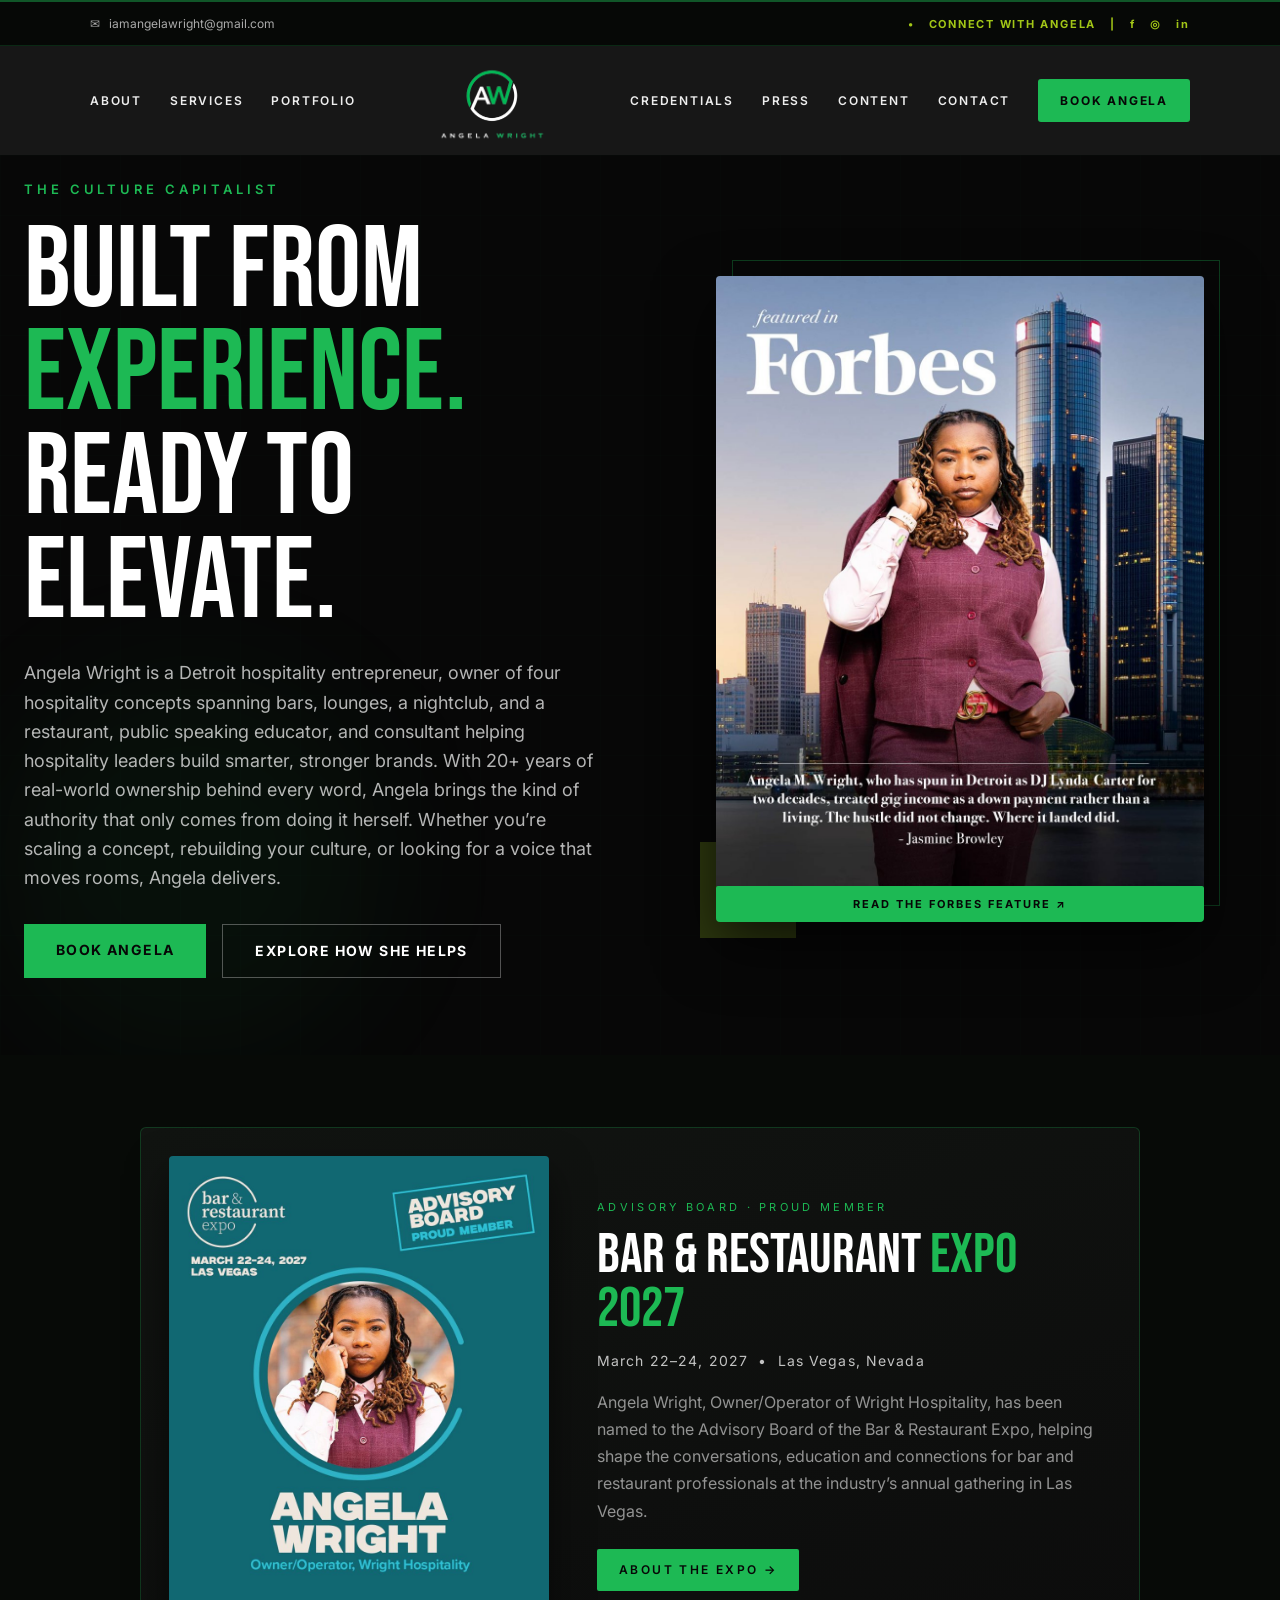
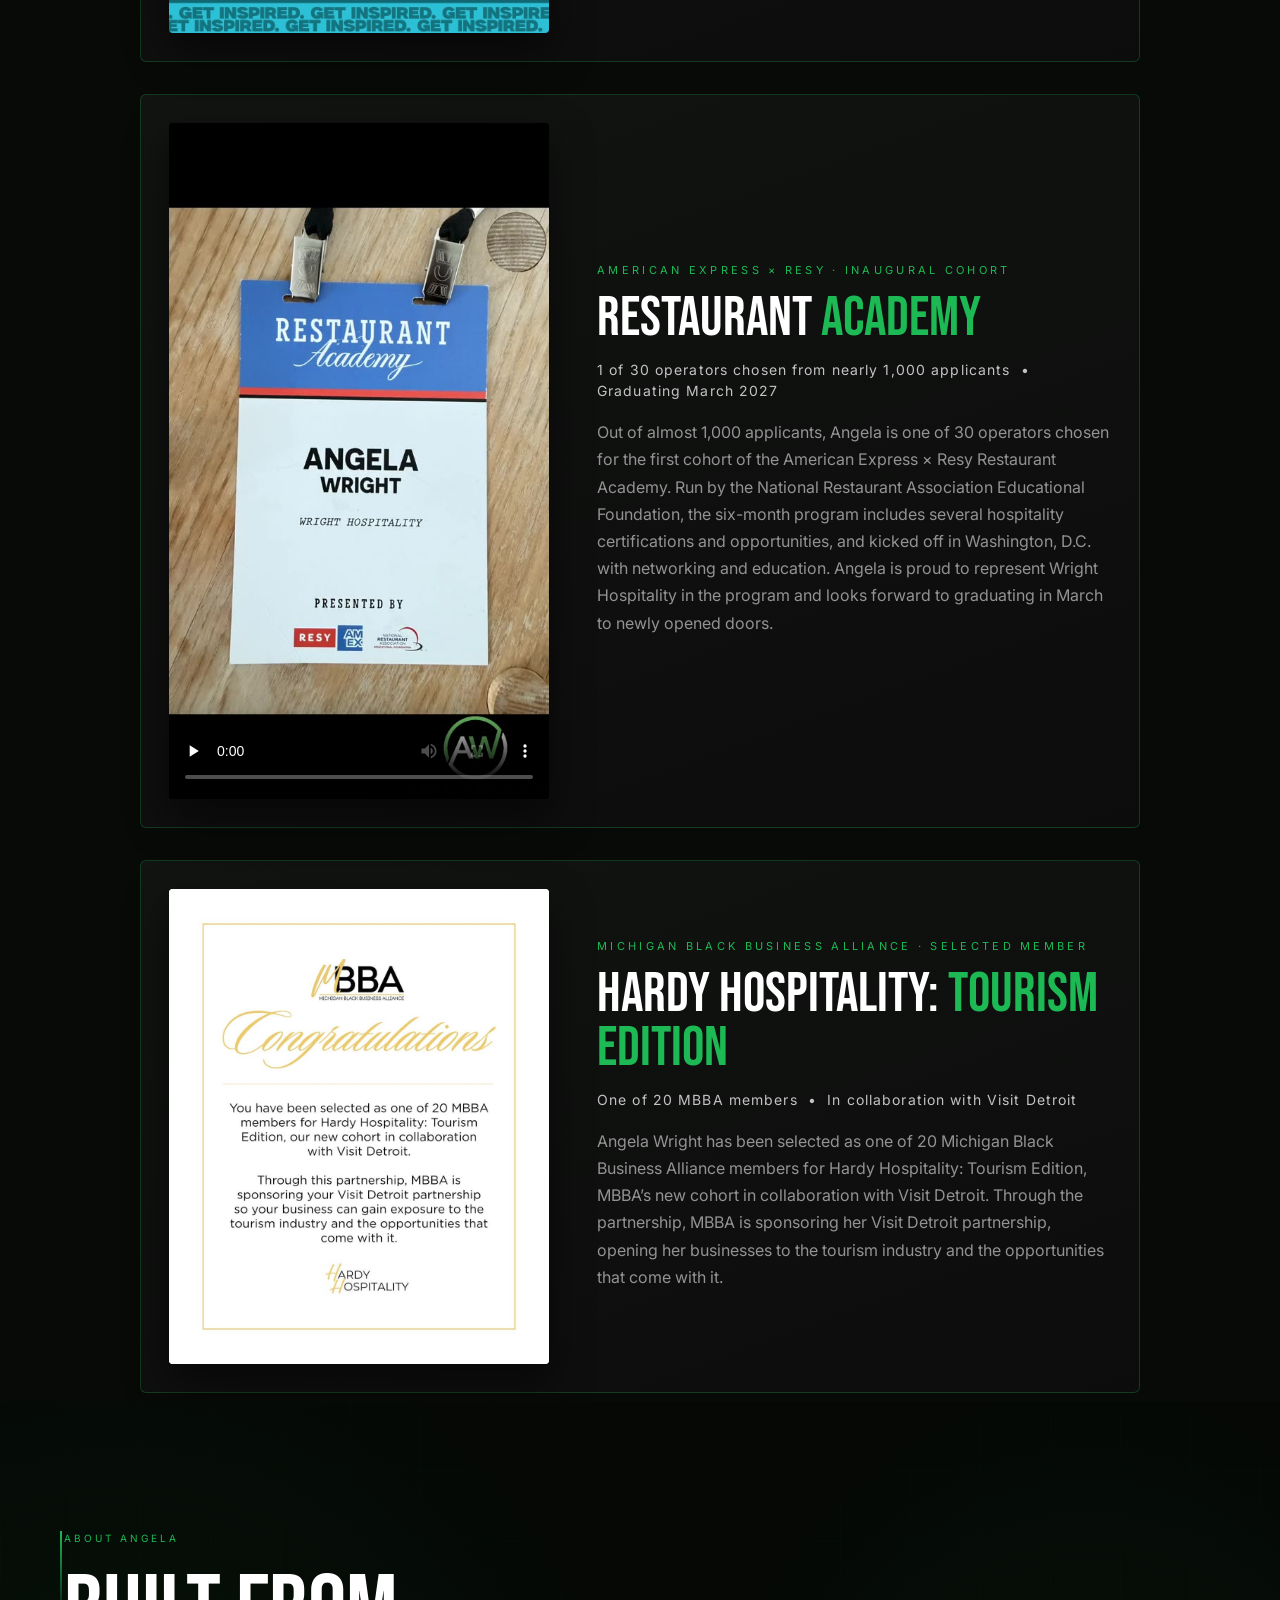
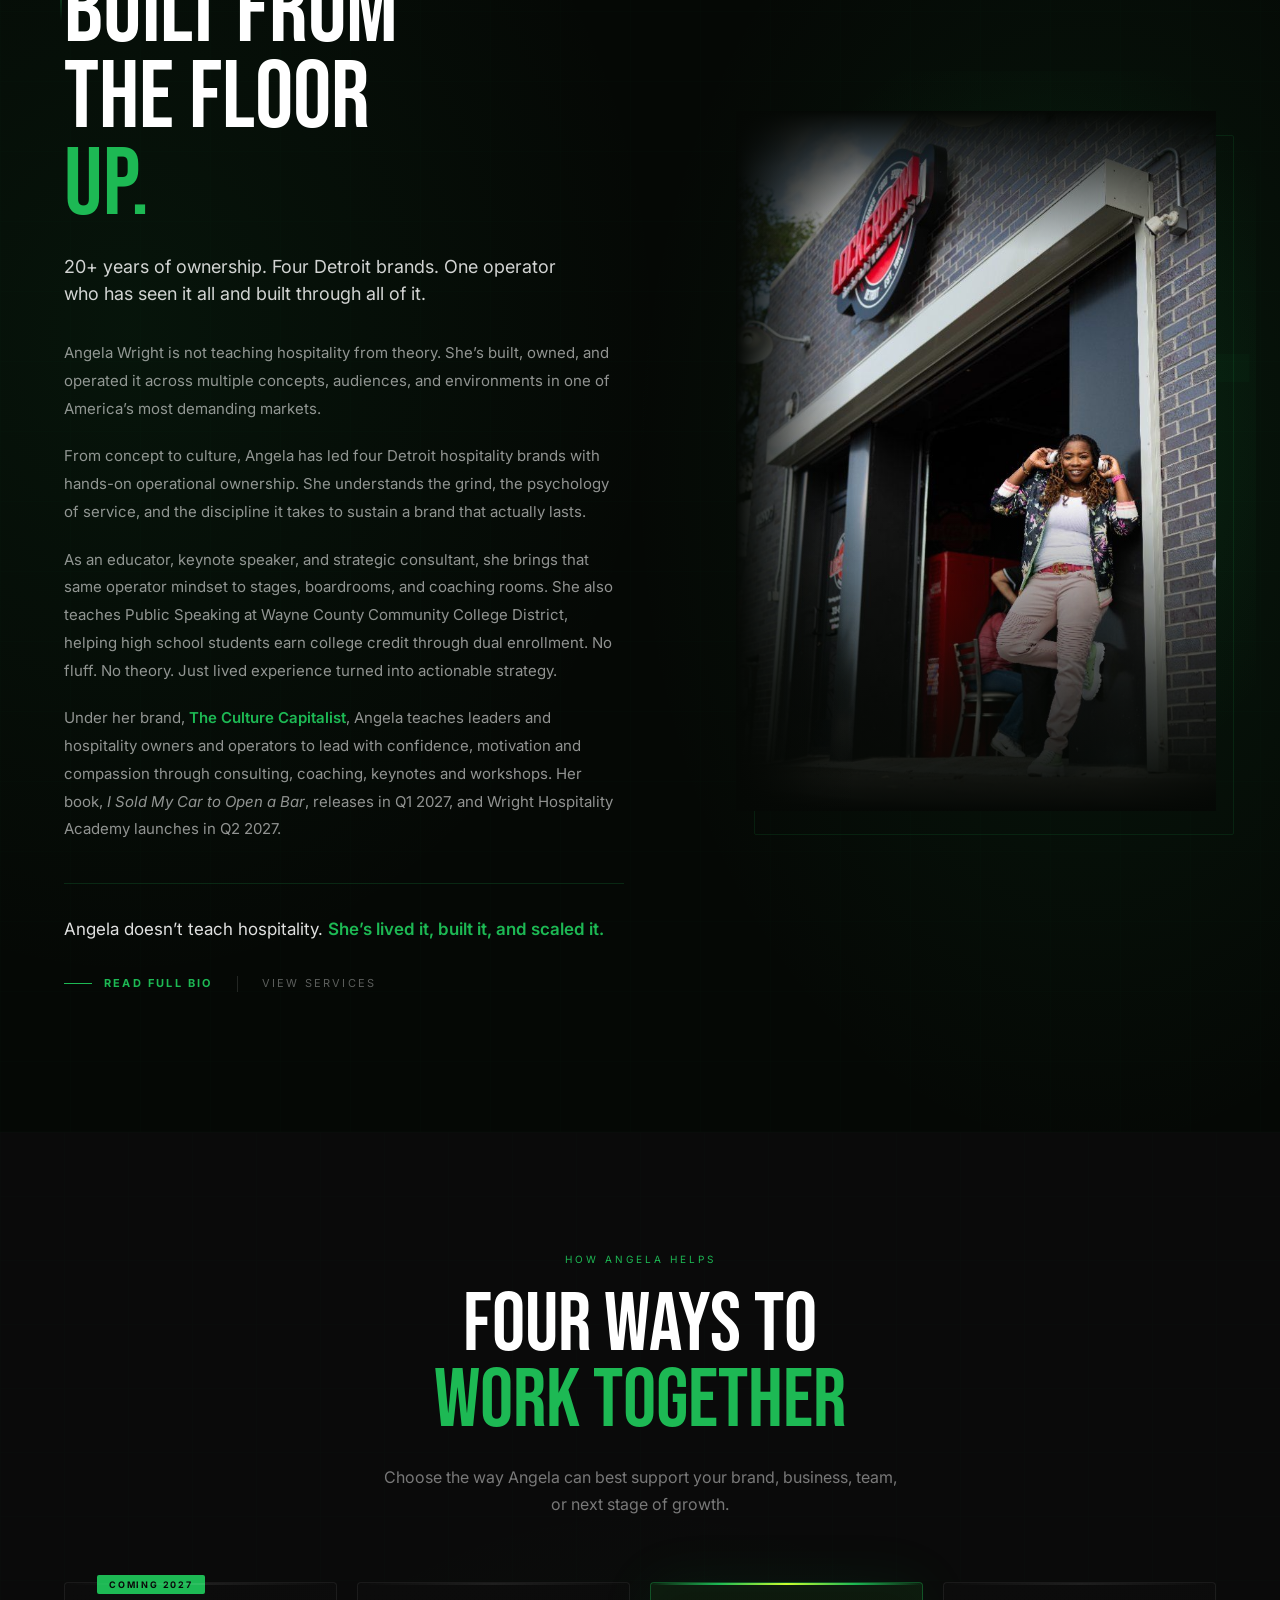
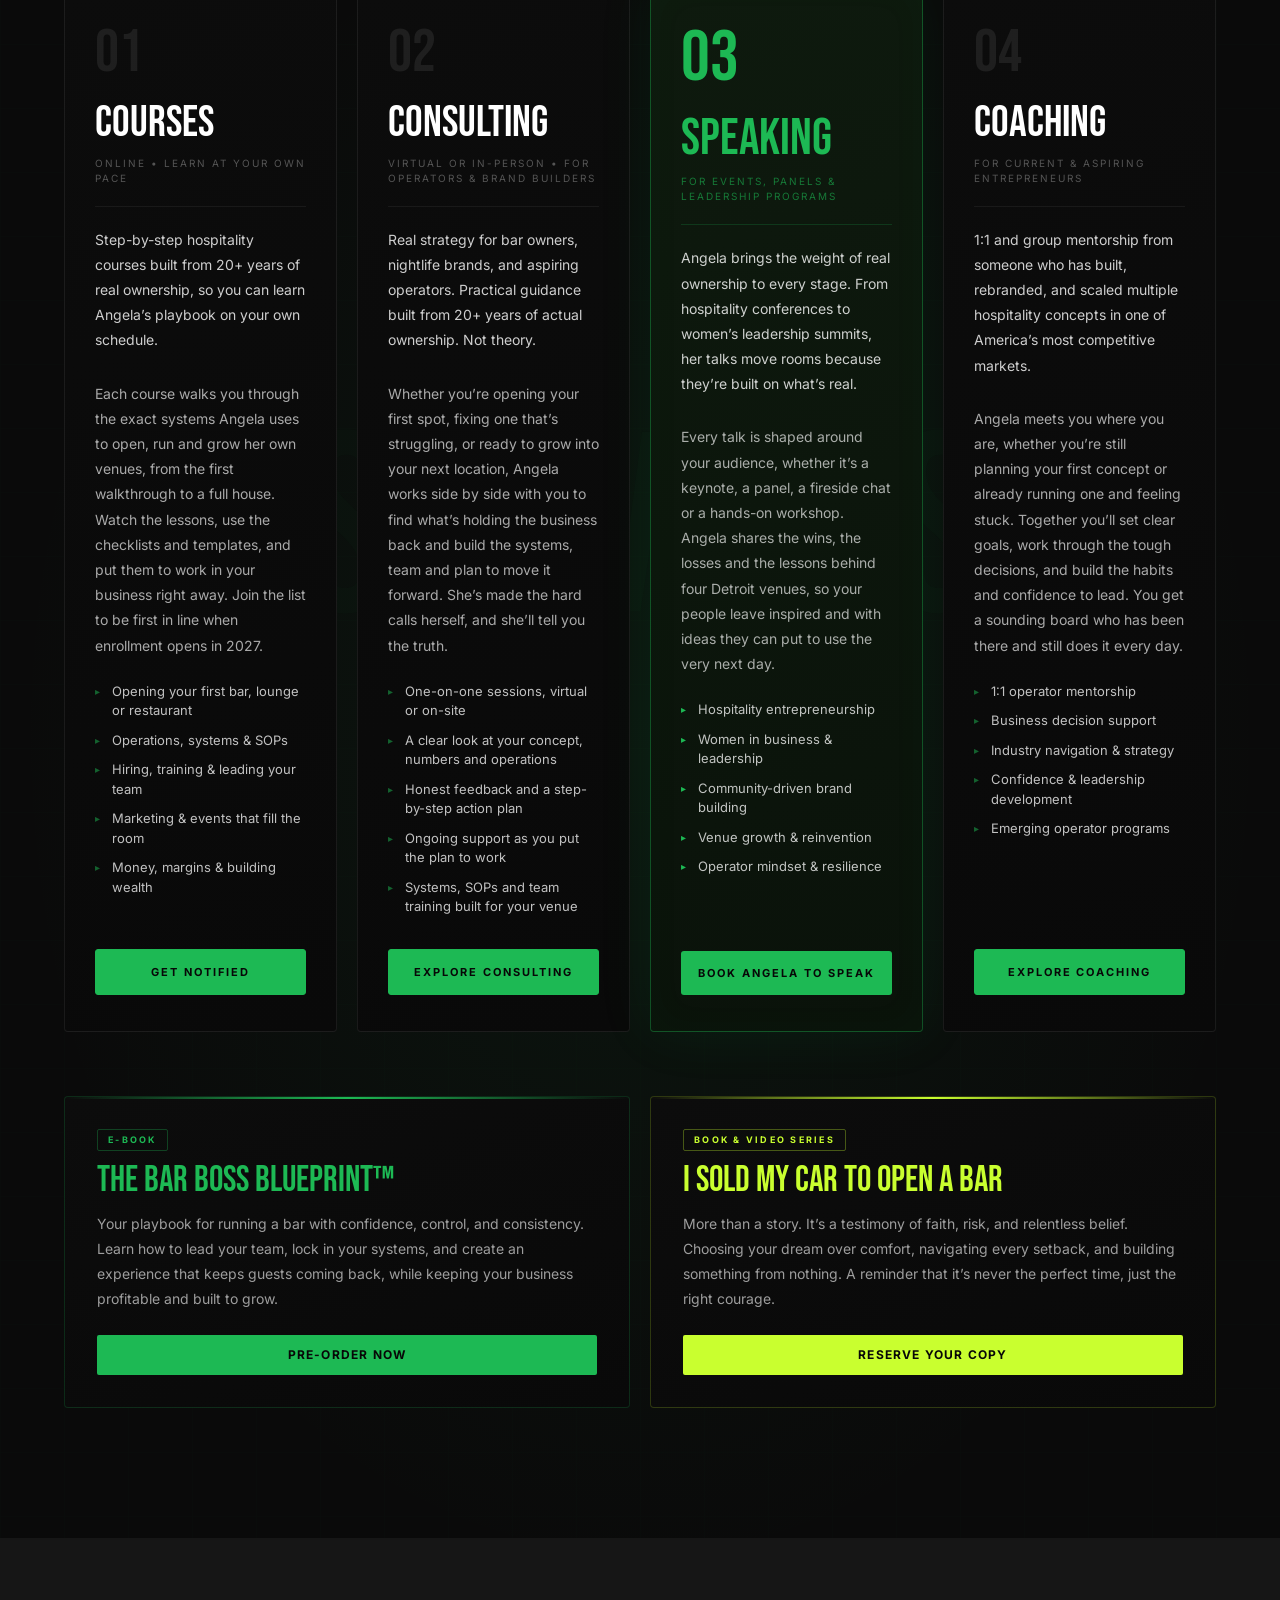
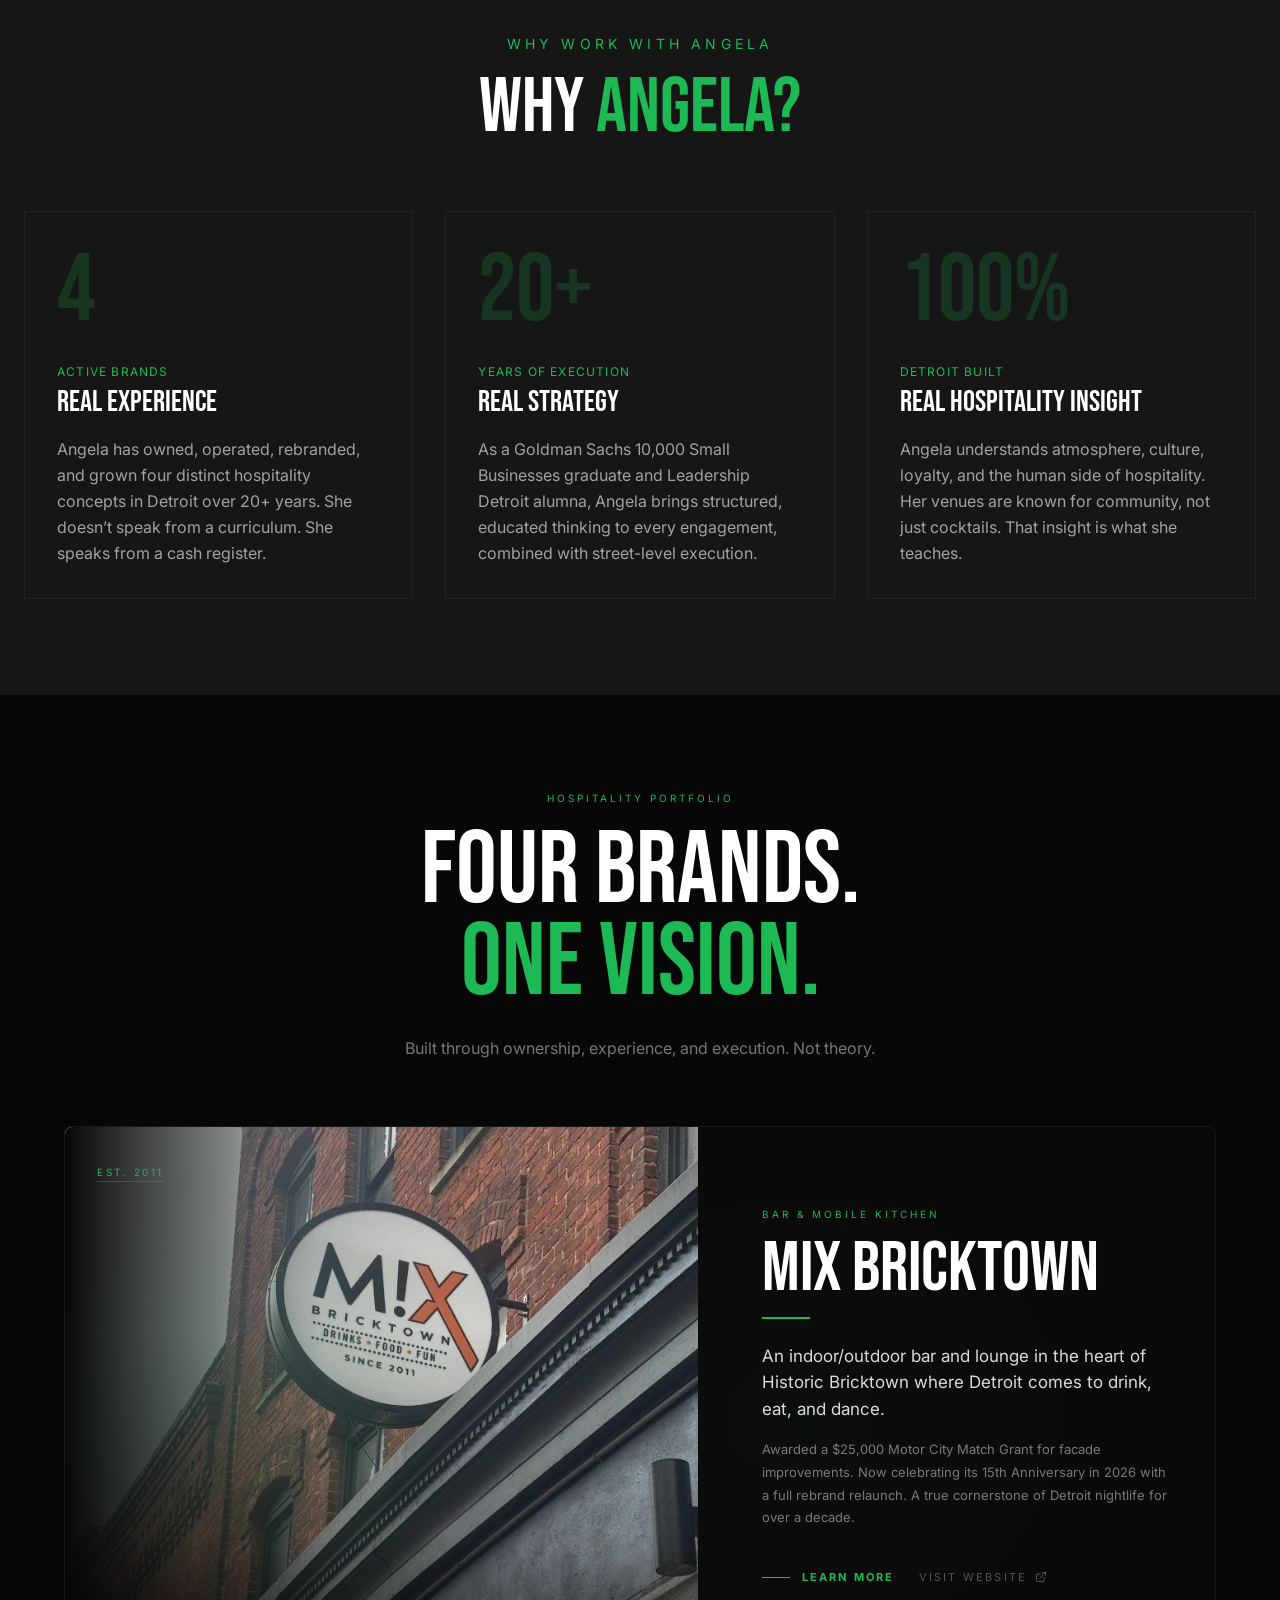
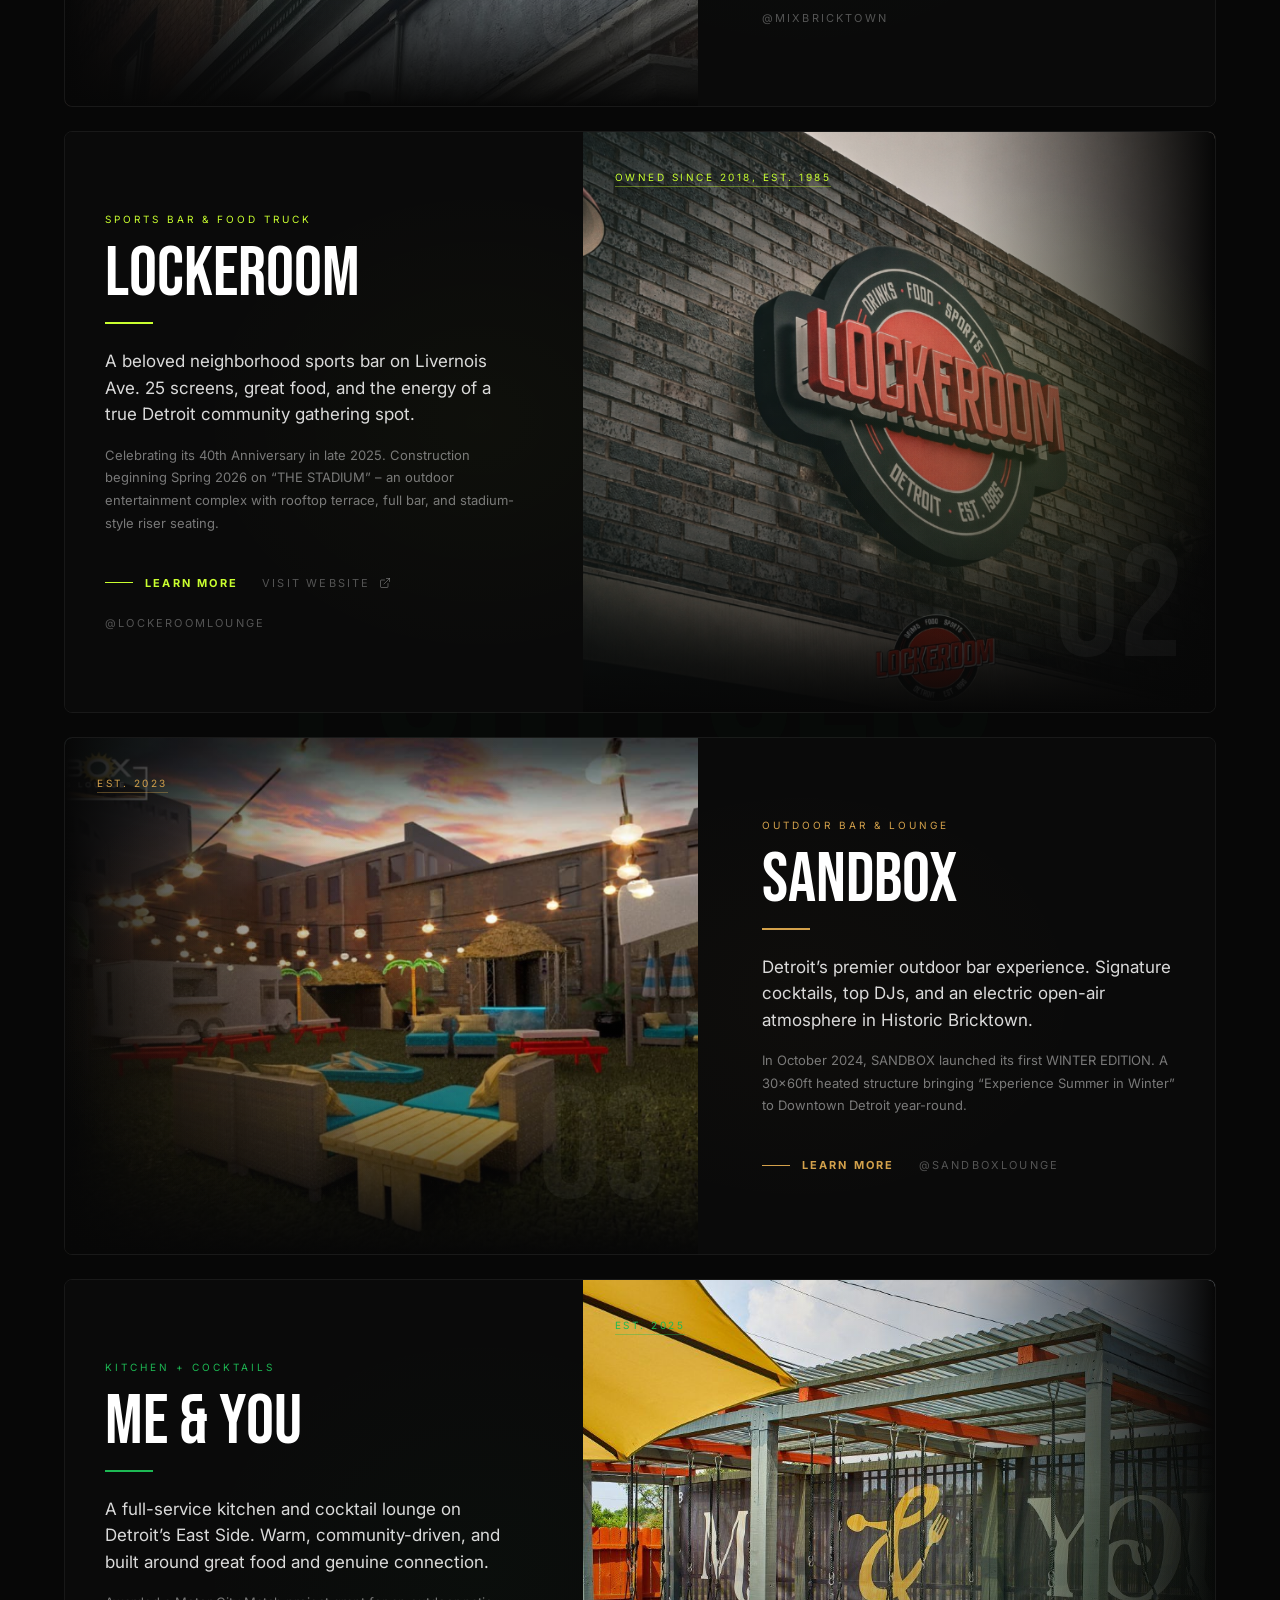
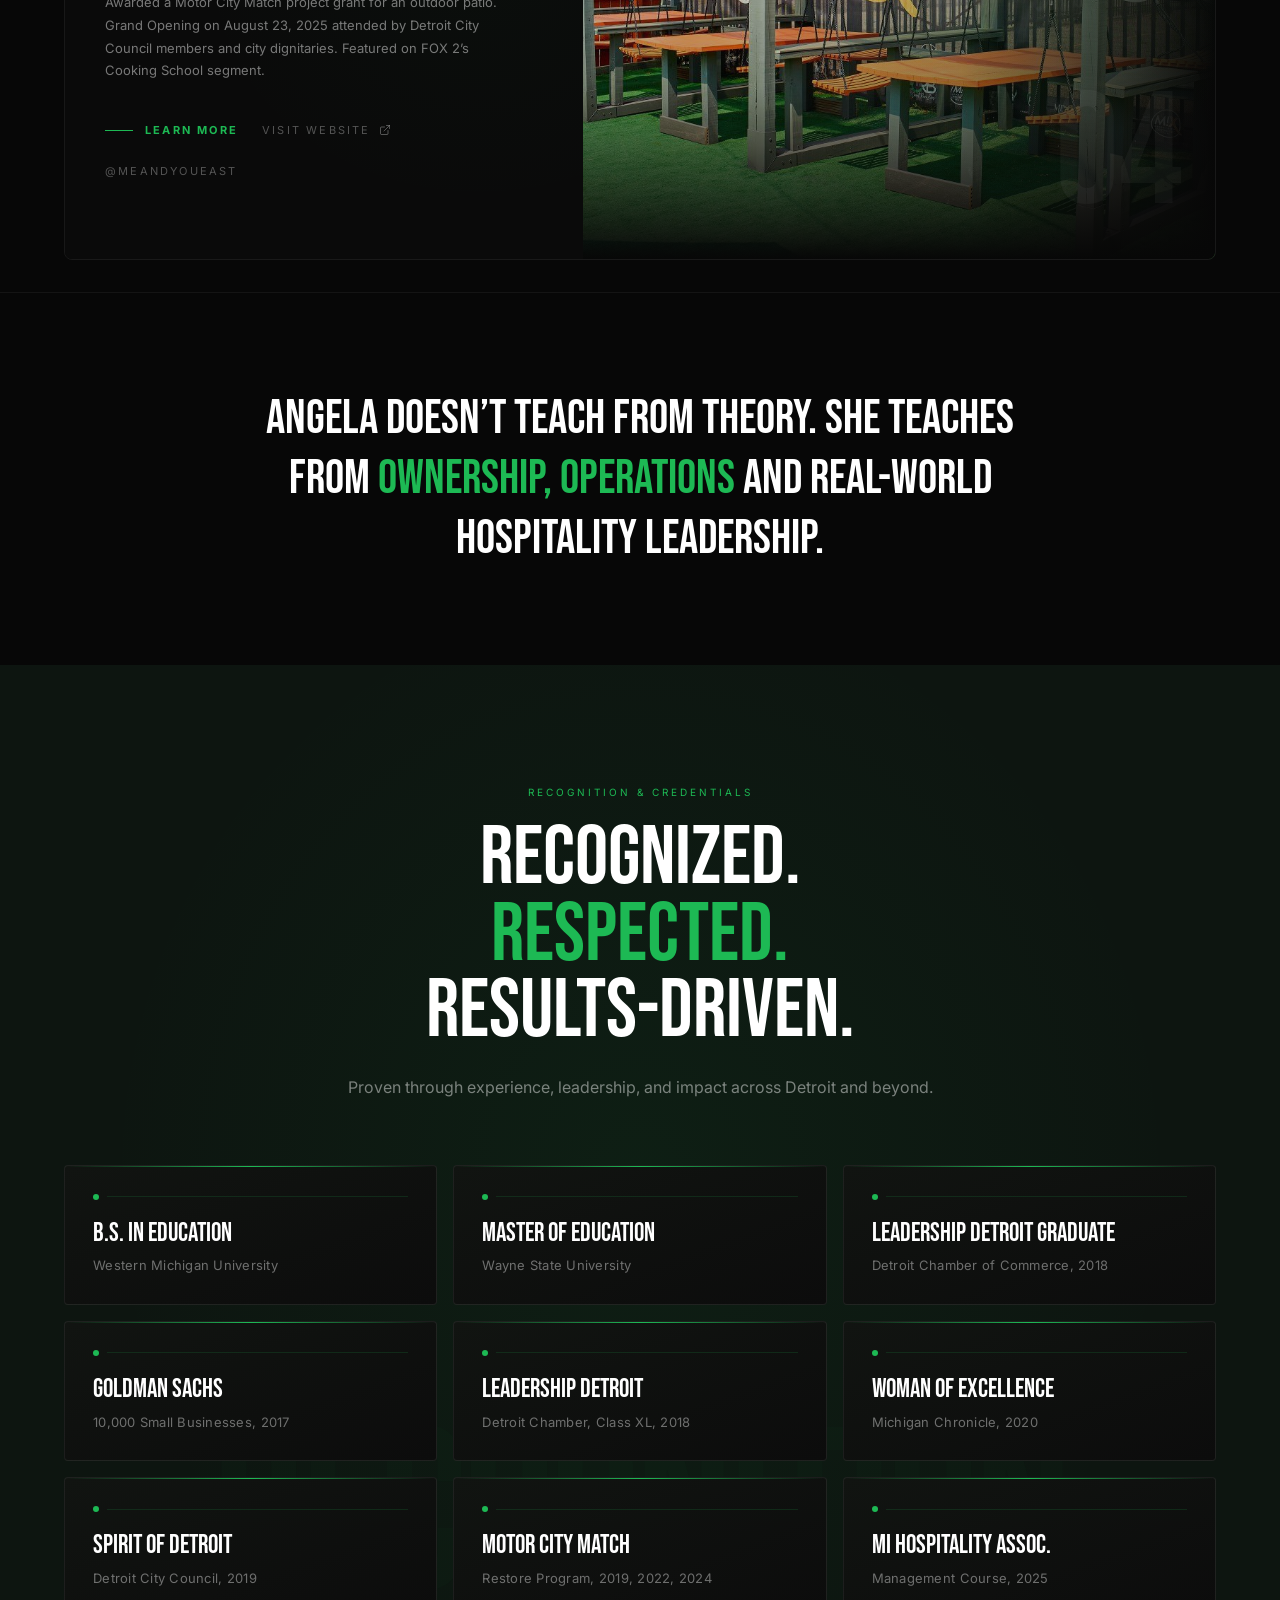
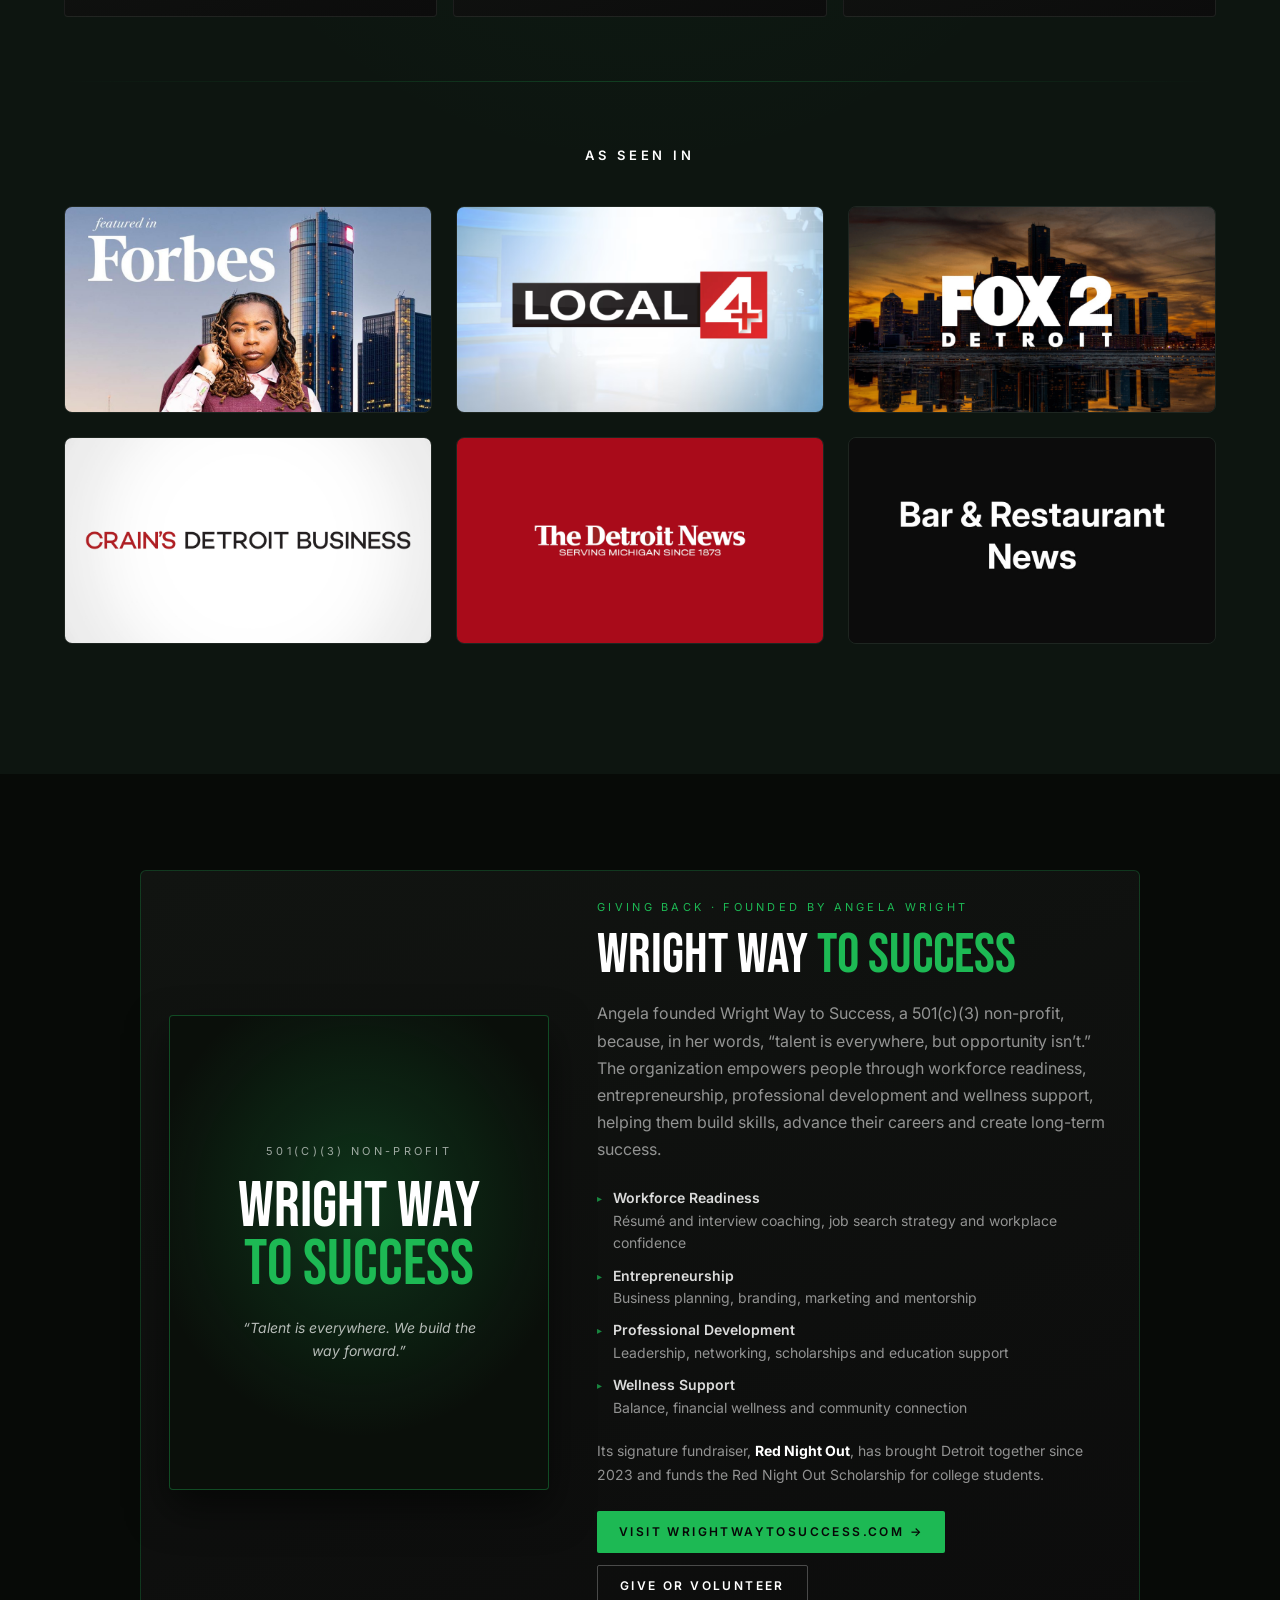
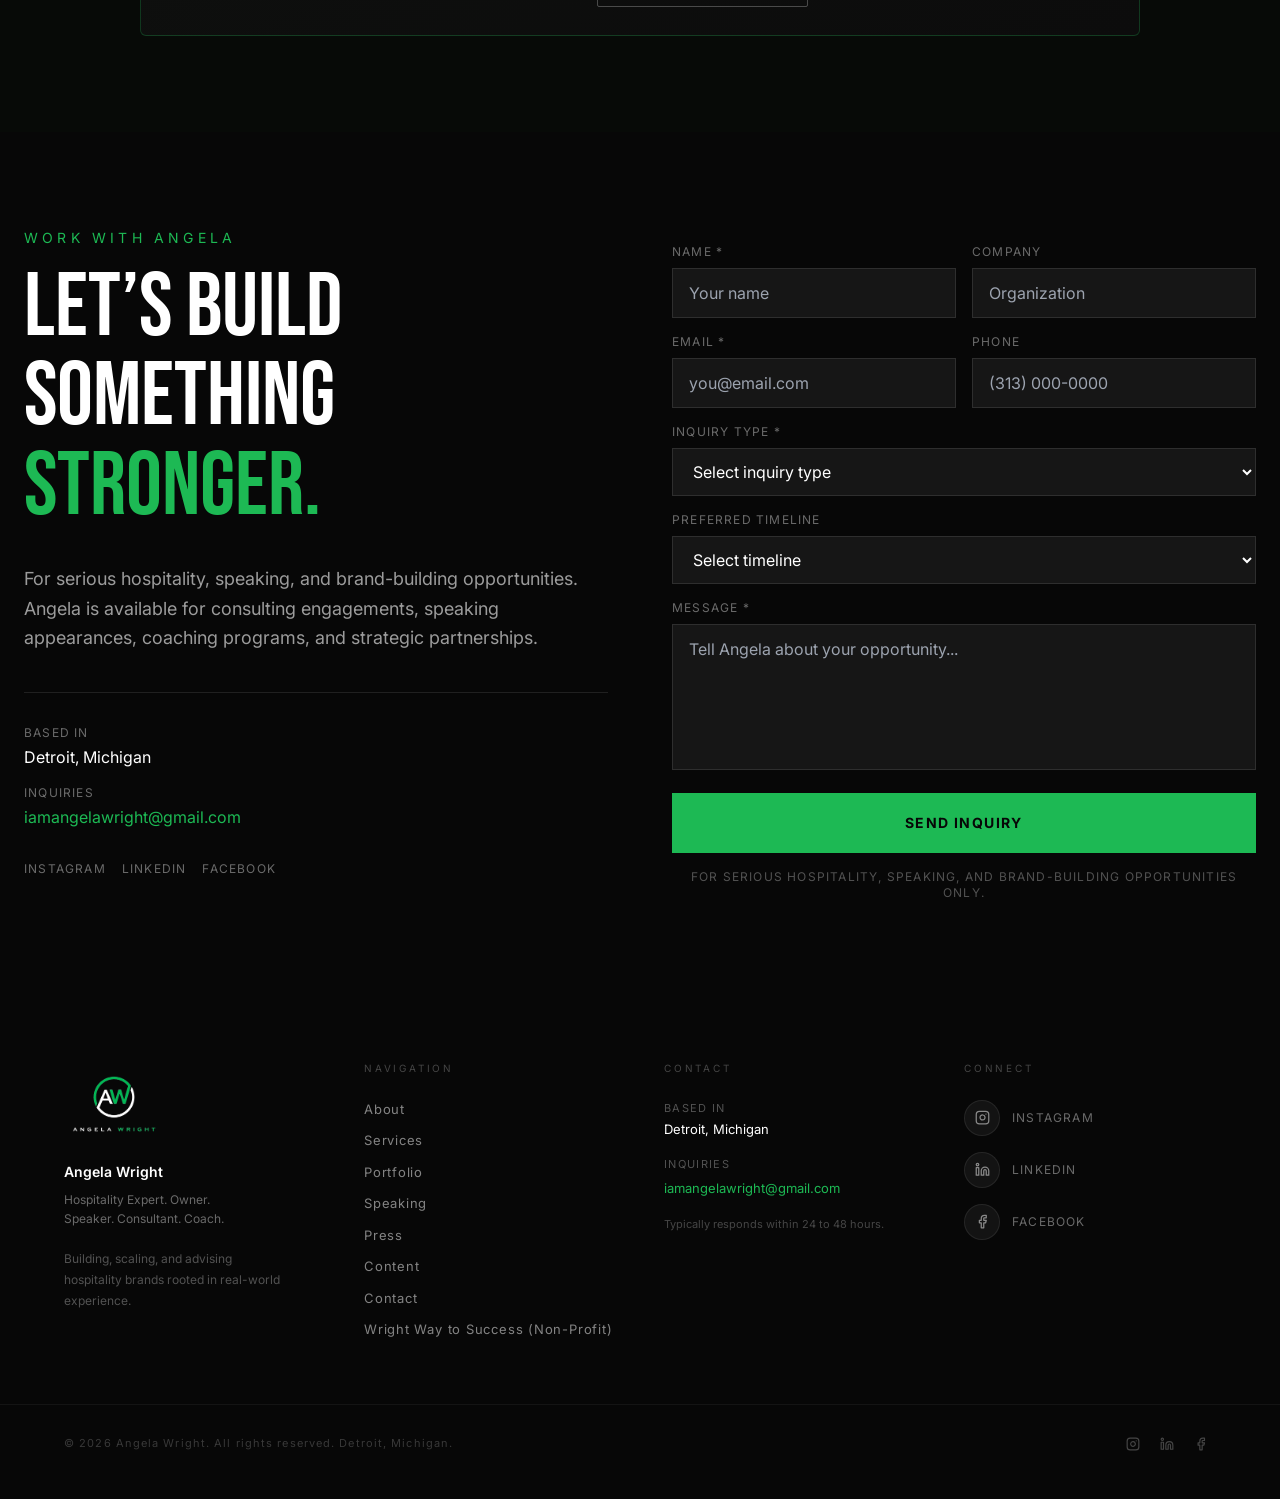
==== commit 8f8781c6: "Home: add Wright Way to Success non-profit section and footer link Co-Authored-By: Claude Opus 5.5 <" ====
--- a/index.html
+++ b/index.html
@@ -13,7 +13,7 @@
 <link rel="icon" href="/assets/images/favicon-192.jpg" sizes="192x192">
 <link rel="apple-touch-icon" href="/assets/images/favicon-180.jpg">
 <link rel="stylesheet" href="/assets/css/site.css">
-<link rel="stylesheet" href="/assets/css/theme.css?v=20261029f">
+<link rel="stylesheet" href="/assets/css/theme.css?v=20261030a">
 <link rel="stylesheet" href="/assets/css/info.css">
 </head>
 <body class="home">
@@ -45,9 +45,9 @@
 
 
 
-<section class="bg-rich-black py-24" id="contact"><div class="max-w-7xl mx-auto px-6"><div class="grid lg:grid-cols-2 gap-16"><div><p class="font-body text-angela-green text-sm uppercase tracking-[0.3em] mb-4">Work With Angela</p><h2 class="font-display text-white leading-none mb-8" style="font-size: clamp(48px, 7vw, 100px);">LET’S BUILD<br>SOMETHING<br><span class="text-angela-green">STRONGER.</span></h2><p class="font-body text-white/60 text-lg leading-relaxed mb-10">For serious hospitality, speaking, and brand-building opportunities. Angela is available for consulting engagements, speaking appearances, coaching programs, and strategic partnerships.</p><div class="space-y-4 border-t border-white/10 pt-8"><div><div class="font-body text-white/40 text-xs uppercase tracking-widest mb-1">Based In</div><div class="font-body text-white">Detroit, Michigan</div></div><div><div class="font-body text-white/40 text-xs uppercase tracking-widest mb-1">Inquiries</div><div class="font-body text-angela-green">iamangelawright@gmail.com</div></div><div class="flex gap-4 pt-4"><a class="font-body text-xs text-white/40 hover:text-angela-green uppercase tracking-widest transition-colors" href="https://instagram.com/iamangelawright" rel="noopener noreferrer" target="_blank">Instagram</a><a class="font-body text-xs text-white/40 hover:text-angela-green uppercase tracking-widest transition-colors" href="https://linkedin.com/in/angela-wright-9540b5294" rel="noopener noreferrer" target="_blank">LinkedIn</a><a class="font-body text-xs text-white/40 hover:text-angela-green uppercase tracking-widest transition-colors" href="https://www.facebook.com/iamangelawright1/" rel="noopener noreferrer" target="_blank">Facebook</a></div></div></div><div><form name="inquiry" method="POST" id="aw-contact-form" class="space-y-4" data-netlify="true" netlify-honeypot="website_address"><input type="hidden" name="form-name" value="inquiry"><input type="hidden" name="subject" value="New website inquiry"><div aria-live="polite" class="font-body text-sm text-white" id="aw-form-feedback" role="status"></div><input aria-hidden="true" autocomplete="off" name="website_address" style="position:absolute;left:-9999px;width:1px;height:1px;opacity:0" tabindex="-1" type="text"><div class="grid grid-cols-2 gap-4"><div><label class="font-body text-white/40 text-xs uppercase tracking-widest block mb-2">Name *</label><input class="w-full bg-deep-charcoal border border-white/10 text-white font-body px-4 py-3 focus:outline-none focus:border-angela-green transition-colors" name="customer_name" placeholder="Your name" required="" type="text" value=""></div><div><label class="font-body text-white/40 text-xs uppercase tracking-widest block mb-2">Company</label><input class="w-full bg-deep-charcoal border border-white/10 text-white font-body px-4 py-3 focus:outline-none focus:border-angela-green transition-colors" name="company" placeholder="Organization" type="text" value=""></div></div><div class="grid grid-cols-2 gap-4"><div><label class="font-body text-white/40 text-xs uppercase tracking-widest block mb-2">Email *</label><input class="w-full bg-deep-charcoal border border-white/10 text-white font-body px-4 py-3 focus:outline-none focus:border-angela-green transition-colors" name="email" placeholder="you@email.com" required="" type="email" value=""></div><div><label class="font-body text-white/40 text-xs uppercase tracking-widest block mb-2">Phone</label><input class="w-full bg-deep-charcoal border border-white/10 text-white font-body px-4 py-3 focus:outline-none focus:border-angela-green transition-colors" name="phone" placeholder="(313) 000-0000" type="tel" value=""></div></div><div><label class="font-body text-white/40 text-xs uppercase tracking-widest block mb-2">Inquiry Type *</label><select class="w-full bg-deep-charcoal border border-white/10 text-white font-body px-4 py-3 focus:outline-none focus:border-angela-green transition-colors" name="inquiry_type" required=""><option value="">Select inquiry type</option><option value="Speaking">Speaking</option><option value="Consulting">Consulting</option><option value="Courses">Courses (Coming 2027)</option><option value="Coaching / Mentorship">Coaching / Mentorship</option><option value="Media Request">Media Request</option><option value="Partnership">Partnership</option><option value="General Inquiry">General Inquiry</option></select></div><div><label class="font-body text-white/40 text-xs uppercase tracking-widest block mb-2">Preferred Timeline</label><select class="w-full bg-deep-charcoal border border-white/10 text-white font-body px-4 py-3 focus:outline-none focus:border-angela-green transition-colors" name="preferred_timeline"><option value="">Select timeline</option><option value="Immediately">Immediately</option><option value="Within 30 days">Within 30 days</option><option value="1 to 3 months">1 to 3 months</option><option value="3 to 6 months">3 to 6 months</option><option value="Flexible">Flexible</option></select></div><div><label class="font-body text-white/40 text-xs uppercase tracking-widest block mb-2">Message *</label><textarea class="w-full bg-deep-charcoal border border-white/10 text-white font-body px-4 py-3 focus:outline-none focus:border-angela-green transition-colors resize-none" name="message" placeholder="Tell Angela about your opportunity..." required="" rows="5"></textarea></div><button class="w-full bg-angela-green text-rich-black font-body font-bold text-sm uppercase tracking-widest py-5 hover:bg-neon-lime transition-all duration-200 hover:scale-[1.01] disabled:opacity-60 disabled:cursor-not-allowed" type="submit">Send Inquiry</button><p class="font-body text-white/30 text-xs text-center uppercase tracking-widest">For serious hospitality, speaking, and brand-building opportunities only.</p></form></div></div></div></section>
+<section id="giving-back" class="aw-give-section"><div class="max-w-7xl mx-auto px-6 lg:px-16"><div class="aw-give scroll-fade-up"><div class="aw-give-mark"><p class="font-body uppercase aw-give-mark-top">501(c)(3) Non-Profit</p><p class="font-display aw-give-mark-name">WRIGHT WAY<br><span>TO SUCCESS</span></p><p class="font-body aw-give-mark-tag">&ldquo;Talent is everywhere. We build the way forward.&rdquo;</p></div><div class="aw-give-body"><p class="font-body uppercase aw-feature-eyebrow">Giving Back &middot; Founded by Angela Wright</p><h3 class="font-display text-white">WRIGHT WAY <span style="color: rgb(29, 185, 84);">TO SUCCESS</span></h3><p class="font-body aw-feature-text">Angela founded Wright Way to Success, a 501(c)(3) non-profit, because, in her words, &ldquo;talent is everywhere, but opportunity isn&rsquo;t.&rdquo; The organization empowers people through workforce readiness, entrepreneurship, professional development and wellness support, helping them build skills, advance their careers and create long-term success.</p><ul class="aw-give-list font-body"><li><strong>Workforce Readiness</strong> R&eacute;sum&eacute; and interview coaching, job search strategy and workplace confidence</li><li><strong>Entrepreneurship</strong> Business planning, branding, marketing and mentorship</li><li><strong>Professional Development</strong> Leadership, networking, scholarships and education support</li><li><strong>Wellness Support</strong> Balance, financial wellness and community connection</li></ul><p class="font-body aw-give-note">Its signature fundraiser, <strong>Red Night Out</strong>, has brought Detroit together since 2023 and funds the Red Night Out Scholarship for college students.</p><div class="aw-give-ctas"><a class="aw-feature-link font-body uppercase" href="https://wrightwaytosuccess.com" target="_blank" rel="noopener">Visit WrightWayToSuccess.com &rarr;</a><a class="aw-give-link2 font-body uppercase" href="https://wrightwaytosuccess.com/#contact" target="_blank" rel="noopener">Give or Volunteer</a></div></div></div></div></section><section class="bg-rich-black py-24" id="contact"><div class="max-w-7xl mx-auto px-6"><div class="grid lg:grid-cols-2 gap-16"><div><p class="font-body text-angela-green text-sm uppercase tracking-[0.3em] mb-4">Work With Angela</p><h2 class="font-display text-white leading-none mb-8" style="font-size: clamp(48px, 7vw, 100px);">LET’S BUILD<br>SOMETHING<br><span class="text-angela-green">STRONGER.</span></h2><p class="font-body text-white/60 text-lg leading-relaxed mb-10">For serious hospitality, speaking, and brand-building opportunities. Angela is available for consulting engagements, speaking appearances, coaching programs, and strategic partnerships.</p><div class="space-y-4 border-t border-white/10 pt-8"><div><div class="font-body text-white/40 text-xs uppercase tracking-widest mb-1">Based In</div><div class="font-body text-white">Detroit, Michigan</div></div><div><div class="font-body text-white/40 text-xs uppercase tracking-widest mb-1">Inquiries</div><div class="font-body text-angela-green">iamangelawright@gmail.com</div></div><div class="flex gap-4 pt-4"><a class="font-body text-xs text-white/40 hover:text-angela-green uppercase tracking-widest transition-colors" href="https://instagram.com/iamangelawright" rel="noopener noreferrer" target="_blank">Instagram</a><a class="font-body text-xs text-white/40 hover:text-angela-green uppercase tracking-widest transition-colors" href="https://linkedin.com/in/angela-wright-9540b5294" rel="noopener noreferrer" target="_blank">LinkedIn</a><a class="font-body text-xs text-white/40 hover:text-angela-green uppercase tracking-widest transition-colors" href="https://www.facebook.com/iamangelawright1/" rel="noopener noreferrer" target="_blank">Facebook</a></div></div></div><div><form name="inquiry" method="POST" id="aw-contact-form" class="space-y-4" data-netlify="true" netlify-honeypot="website_address"><input type="hidden" name="form-name" value="inquiry"><input type="hidden" name="subject" value="New website inquiry"><div aria-live="polite" class="font-body text-sm text-white" id="aw-form-feedback" role="status"></div><input aria-hidden="true" autocomplete="off" name="website_address" style="position:absolute;left:-9999px;width:1px;height:1px;opacity:0" tabindex="-1" type="text"><div class="grid grid-cols-2 gap-4"><div><label class="font-body text-white/40 text-xs uppercase tracking-widest block mb-2">Name *</label><input class="w-full bg-deep-charcoal border border-white/10 text-white font-body px-4 py-3 focus:outline-none focus:border-angela-green transition-colors" name="customer_name" placeholder="Your name" required="" type="text" value=""></div><div><label class="font-body text-white/40 text-xs uppercase tracking-widest block mb-2">Company</label><input class="w-full bg-deep-charcoal border border-white/10 text-white font-body px-4 py-3 focus:outline-none focus:border-angela-green transition-colors" name="company" placeholder="Organization" type="text" value=""></div></div><div class="grid grid-cols-2 gap-4"><div><label class="font-body text-white/40 text-xs uppercase tracking-widest block mb-2">Email *</label><input class="w-full bg-deep-charcoal border border-white/10 text-white font-body px-4 py-3 focus:outline-none focus:border-angela-green transition-colors" name="email" placeholder="you@email.com" required="" type="email" value=""></div><div><label class="font-body text-white/40 text-xs uppercase tracking-widest block mb-2">Phone</label><input class="w-full bg-deep-charcoal border border-white/10 text-white font-body px-4 py-3 focus:outline-none focus:border-angela-green transition-colors" name="phone" placeholder="(313) 000-0000" type="tel" value=""></div></div><div><label class="font-body text-white/40 text-xs uppercase tracking-widest block mb-2">Inquiry Type *</label><select class="w-full bg-deep-charcoal border border-white/10 text-white font-body px-4 py-3 focus:outline-none focus:border-angela-green transition-colors" name="inquiry_type" required=""><option value="">Select inquiry type</option><option value="Speaking">Speaking</option><option value="Consulting">Consulting</option><option value="Courses">Courses (Coming 2027)</option><option value="Coaching / Mentorship">Coaching / Mentorship</option><option value="Media Request">Media Request</option><option value="Partnership">Partnership</option><option value="General Inquiry">General Inquiry</option></select></div><div><label class="font-body text-white/40 text-xs uppercase tracking-widest block mb-2">Preferred Timeline</label><select class="w-full bg-deep-charcoal border border-white/10 text-white font-body px-4 py-3 focus:outline-none focus:border-angela-green transition-colors" name="preferred_timeline"><option value="">Select timeline</option><option value="Immediately">Immediately</option><option value="Within 30 days">Within 30 days</option><option value="1 to 3 months">1 to 3 months</option><option value="3 to 6 months">3 to 6 months</option><option value="Flexible">Flexible</option></select></div><div><label class="font-body text-white/40 text-xs uppercase tracking-widest block mb-2">Message *</label><textarea class="w-full bg-deep-charcoal border border-white/10 text-white font-body px-4 py-3 focus:outline-none focus:border-angela-green transition-colors resize-none" name="message" placeholder="Tell Angela about your opportunity..." required="" rows="5"></textarea></div><button class="w-full bg-angela-green text-rich-black font-body font-bold text-sm uppercase tracking-widest py-5 hover:bg-neon-lime transition-all duration-200 hover:scale-[1.01] disabled:opacity-60 disabled:cursor-not-allowed" type="submit">Send Inquiry</button><p class="font-body text-white/30 text-xs text-center uppercase tracking-widest">For serious hospitality, speaking, and brand-building opportunities only.</p></form></div></div></div></section>
 
-</main><footer style="background: rgb(7, 7, 7);"><div class="max-w-7xl mx-auto px-6 lg:px-16 py-16"><div class="grid grid-cols-1 md:grid-cols-2 lg:grid-cols-4 gap-12"><div class="lg:col-span-1"><img src="/assets/images/3baacd933_AngelaWright_logo_transparent.png" alt="Angela Wright" class="h-20 w-auto object-contain mb-5"><p class="font-body font-semibold text-white mb-2" style="font-size: 14px;">Angela Wright</p><p class="font-body mb-5" style="font-size: 12px; color: rgba(255, 255, 255, 0.4); line-height: 1.6;">Hospitality Expert. Owner.<br>Speaker. Consultant. Coach.</p><p class="font-body" style="font-size: 12px; color: rgba(255, 255, 255, 0.3); line-height: 1.75; max-width: 220px;">Building, scaling, and advising hospitality brands rooted in real-world experience.</p></div><div><p class="font-body uppercase mb-6" style="font-size: 10px; color: rgba(255, 255, 255, 0.25); letter-spacing: 0.28em;">Navigation</p><div class="flex flex-col gap-3"><a href="#about" class="font-body transition-colors duration-200" style="font-size: 13px; color: rgba(255, 255, 255, 0.5); letter-spacing: 0.06em;">About</a><a href="#services" class="font-body transition-colors duration-200" style="font-size: 13px; color: rgba(255, 255, 255, 0.5); letter-spacing: 0.06em;">Services</a><a href="#portfolio" class="font-body transition-colors duration-200" style="font-size: 13px; color: rgba(255, 255, 255, 0.5); letter-spacing: 0.06em;">Portfolio</a><a href="#speaking" class="font-body transition-colors duration-200" style="font-size: 13px; color: rgba(255, 255, 255, 0.5); letter-spacing: 0.06em;">Speaking</a><a href="/press" class="font-body transition-colors duration-200" style="font-size: 13px; color: rgba(255, 255, 255, 0.5); letter-spacing: 0.06em;">Press</a><a href="/content" class="font-body transition-colors duration-200" style="font-size: 13px; color: rgba(255, 255, 255, 0.5); letter-spacing: 0.06em;">Content</a><a href="#contact" class="font-body transition-colors duration-200" style="font-size: 13px; color: rgba(255, 255, 255, 0.5); letter-spacing: 0.06em;">Contact</a></div></div><div><p class="font-body uppercase mb-6" style="font-size: 10px; color: rgba(255, 255, 255, 0.25); letter-spacing: 0.28em;">Contact</p><div class="space-y-4"><div><p class="font-body" style="font-size: 11px; color: rgba(255, 255, 255, 0.3); letter-spacing: 0.12em; text-transform: uppercase; margin-bottom: 4px;">Based In</p><p class="font-body text-white" style="font-size: 13px;">Detroit, Michigan</p></div><div><p class="font-body" style="font-size: 11px; color: rgba(255, 255, 255, 0.3); letter-spacing: 0.12em; text-transform: uppercase; margin-bottom: 4px;">Inquiries</p><a href="mailto:iamangelawright@gmail.com" class="font-body transition-colors duration-200" style="font-size: 13px; color: rgb(29, 185, 84);">iamangelawright@gmail.com</a></div><div><p class="font-body" style="font-size: 11px; color: rgba(255, 255, 255, 0.25); line-height: 1.6;">Typically responds within 24 to 48 hours.</p></div></div></div><div><p class="font-body uppercase mb-6" style="font-size: 10px; color: rgba(255, 255, 255, 0.25); letter-spacing: 0.28em;">Connect</p><div class="flex flex-col gap-4"><a href="https://instagram.com/iamangelawright" target="_blank" rel="noopener noreferrer" class="flex items-center gap-3 group transition-all duration-200"><div class="flex items-center justify-center transition-all duration-200" style="width: 36px; height: 36px; border-radius: 50%; background: rgba(255, 255, 255, 0.05); border: 1px solid rgba(255, 255, 255, 0.08);"><svg xmlns="http://www.w3.org/2000/svg" width="15" height="15" viewBox="0 0 24 24" fill="none" stroke="currentColor" stroke-width="2" stroke-linecap="round" stroke-linejoin="round" class="lucide lucide-instagram" style="color: rgba(255, 255, 255, 0.5);"><rect width="20" height="20" x="2" y="2" rx="5" ry="5"></rect><path d="M16 11.37A4 4 0 1 1 12.63 8 4 4 0 0 1 16 11.37z"></path><line x1="17.5" x2="17.51" y1="6.5" y2="6.5"></line></svg></div><span class="font-body transition-colors duration-200" style="font-size: 12px; color: rgba(255, 255, 255, 0.4); letter-spacing: 0.1em; text-transform: uppercase;">Instagram</span></a><a href="https://linkedin.com/in/angela-wright-9540b5294" target="_blank" rel="noopener noreferrer" class="flex items-center gap-3 group transition-all duration-200"><div class="flex items-center justify-center transition-all duration-200" style="width: 36px; height: 36px; border-radius: 50%; background: rgba(255, 255, 255, 0.05); border: 1px solid rgba(255, 255, 255, 0.08);"><svg xmlns="http://www.w3.org/2000/svg" width="15" height="15" viewBox="0 0 24 24" fill="none" stroke="currentColor" stroke-width="2" stroke-linecap="round" stroke-linejoin="round" class="lucide lucide-linkedin" style="color: rgba(255, 255, 255, 0.5);"><path d="M16 8a6 6 0 0 1 6 6v7h-4v-7a2 2 0 0 0-2-2 2 2 0 0 0-2 2v7h-4v-7a6 6 0 0 1 6-6z"></path><rect width="4" height="12" x="2" y="9"></rect><circle cx="4" cy="4" r="2"></circle></svg></div><span class="font-body transition-colors duration-200" style="font-size: 12px; color: rgba(255, 255, 255, 0.4); letter-spacing: 0.1em; text-transform: uppercase;">LinkedIn</span></a><a href="https://www.facebook.com/iamangelawright1/" target="_blank" rel="noopener noreferrer" class="flex items-center gap-3 group transition-all duration-200"><div class="flex items-center justify-center transition-all duration-200" style="width: 36px; height: 36px; border-radius: 50%; background: rgba(255, 255, 255, 0.05); border: 1px solid rgba(255, 255, 255, 0.08);"><svg xmlns="http://www.w3.org/2000/svg" width="15" height="15" viewBox="0 0 24 24" fill="none" stroke="currentColor" stroke-width="2" stroke-linecap="round" stroke-linejoin="round" class="lucide lucide-facebook" style="color: rgba(255, 255, 255, 0.5);"><path d="M18 2h-3a5 5 0 0 0-5 5v3H7v4h3v8h4v-8h3l1-4h-4V7a1 1 0 0 1 1-1h3z"></path></svg></div><span class="font-body transition-colors duration-200" style="font-size: 12px; color: rgba(255, 255, 255, 0.4); letter-spacing: 0.1em; text-transform: uppercase;">Facebook</span></a></div></div></div></div><div class="max-w-7xl mx-auto px-6 lg:px-16 pb-10" style="border-top: 1px solid rgba(255, 255, 255, 0.05); padding-top: 24px;"><div class="flex flex-col md:flex-row items-center justify-between gap-4"><p class="font-body" style="font-size: 11px; color: rgba(255, 255, 255, 0.2); letter-spacing: 0.1em;">© 2026 Angela Wright. All rights reserved. Detroit, Michigan.</p><div class="flex items-center gap-1"><a href="https://instagram.com/iamangelawright" target="_blank" rel="noopener noreferrer" class="flex items-center justify-center transition-all duration-200" style="width: 30px; height: 30px;"><svg xmlns="http://www.w3.org/2000/svg" width="14" height="14" viewBox="0 0 24 24" fill="none" stroke="currentColor" stroke-width="2" stroke-linecap="round" stroke-linejoin="round" class="lucide lucide-instagram" style="color: rgba(255, 255, 255, 0.25); transition: color 0.2s;"><rect width="20" height="20" x="2" y="2" rx="5" ry="5"></rect><path d="M16 11.37A4 4 0 1 1 12.63 8 4 4 0 0 1 16 11.37z"></path><line x1="17.5" x2="17.51" y1="6.5" y2="6.5"></line></svg></a><a href="https://linkedin.com/in/angela-wright-9540b5294" target="_blank" rel="noopener noreferrer" class="flex items-center justify-center transition-all duration-200" style="width: 30px; height: 30px;"><svg xmlns="http://www.w3.org/2000/svg" width="14" height="14" viewBox="0 0 24 24" fill="none" stroke="currentColor" stroke-width="2" stroke-linecap="round" stroke-linejoin="round" class="lucide lucide-linkedin" style="color: rgba(255, 255, 255, 0.25); transition: color 0.2s;"><path d="M16 8a6 6 0 0 1 6 6v7h-4v-7a2 2 0 0 0-2-2 2 2 0 0 0-2 2v7h-4v-7a6 6 0 0 1 6-6z"></path><rect width="4" height="12" x="2" y="9"></rect><circle cx="4" cy="4" r="2"></circle></svg></a><a href="https://www.facebook.com/iamangelawright1/" target="_blank" rel="noopener noreferrer" class="flex items-center justify-center transition-all duration-200" style="width: 30px; height: 30px;"><svg xmlns="http://www.w3.org/2000/svg" width="14" height="14" viewBox="0 0 24 24" fill="none" stroke="currentColor" stroke-width="2" stroke-linecap="round" stroke-linejoin="round" class="lucide lucide-facebook" style="color: rgba(255, 255, 255, 0.25); transition: color 0.2s;"><path d="M18 2h-3a5 5 0 0 0-5 5v3H7v4h3v8h4v-8h3l1-4h-4V7a1 1 0 0 1 1-1h3z"></path></svg></a></div></div></div></footer>
+</main><footer style="background: rgb(7, 7, 7);"><div class="max-w-7xl mx-auto px-6 lg:px-16 py-16"><div class="grid grid-cols-1 md:grid-cols-2 lg:grid-cols-4 gap-12"><div class="lg:col-span-1"><img src="/assets/images/3baacd933_AngelaWright_logo_transparent.png" alt="Angela Wright" class="h-20 w-auto object-contain mb-5"><p class="font-body font-semibold text-white mb-2" style="font-size: 14px;">Angela Wright</p><p class="font-body mb-5" style="font-size: 12px; color: rgba(255, 255, 255, 0.4); line-height: 1.6;">Hospitality Expert. Owner.<br>Speaker. Consultant. Coach.</p><p class="font-body" style="font-size: 12px; color: rgba(255, 255, 255, 0.3); line-height: 1.75; max-width: 220px;">Building, scaling, and advising hospitality brands rooted in real-world experience.</p></div><div><p class="font-body uppercase mb-6" style="font-size: 10px; color: rgba(255, 255, 255, 0.25); letter-spacing: 0.28em;">Navigation</p><div class="flex flex-col gap-3"><a href="#about" class="font-body transition-colors duration-200" style="font-size: 13px; color: rgba(255, 255, 255, 0.5); letter-spacing: 0.06em;">About</a><a href="#services" class="font-body transition-colors duration-200" style="font-size: 13px; color: rgba(255, 255, 255, 0.5); letter-spacing: 0.06em;">Services</a><a href="#portfolio" class="font-body transition-colors duration-200" style="font-size: 13px; color: rgba(255, 255, 255, 0.5); letter-spacing: 0.06em;">Portfolio</a><a href="#speaking" class="font-body transition-colors duration-200" style="font-size: 13px; color: rgba(255, 255, 255, 0.5); letter-spacing: 0.06em;">Speaking</a><a href="/press" class="font-body transition-colors duration-200" style="font-size: 13px; color: rgba(255, 255, 255, 0.5); letter-spacing: 0.06em;">Press</a><a href="/content" class="font-body transition-colors duration-200" style="font-size: 13px; color: rgba(255, 255, 255, 0.5); letter-spacing: 0.06em;">Content</a><a href="#contact" class="font-body transition-colors duration-200" style="font-size: 13px; color: rgba(255, 255, 255, 0.5); letter-spacing: 0.06em;">Contact</a><a href="https://wrightwaytosuccess.com" target="_blank" rel="noopener" class="font-body transition-colors duration-200" style="font-size: 13px; color: rgba(255, 255, 255, 0.5); letter-spacing: 0.06em;">Wright Way to Success (Non-Profit)</a></div></div><div><p class="font-body uppercase mb-6" style="font-size: 10px; color: rgba(255, 255, 255, 0.25); letter-spacing: 0.28em;">Contact</p><div class="space-y-4"><div><p class="font-body" style="font-size: 11px; color: rgba(255, 255, 255, 0.3); letter-spacing: 0.12em; text-transform: uppercase; margin-bottom: 4px;">Based In</p><p class="font-body text-white" style="font-size: 13px;">Detroit, Michigan</p></div><div><p class="font-body" style="font-size: 11px; color: rgba(255, 255, 255, 0.3); letter-spacing: 0.12em; text-transform: uppercase; margin-bottom: 4px;">Inquiries</p><a href="mailto:iamangelawright@gmail.com" class="font-body transition-colors duration-200" style="font-size: 13px; color: rgb(29, 185, 84);">iamangelawright@gmail.com</a></div><div><p class="font-body" style="font-size: 11px; color: rgba(255, 255, 255, 0.25); line-height: 1.6;">Typically responds within 24 to 48 hours.</p></div></div></div><div><p class="font-body uppercase mb-6" style="font-size: 10px; color: rgba(255, 255, 255, 0.25); letter-spacing: 0.28em;">Connect</p><div class="flex flex-col gap-4"><a href="https://instagram.com/iamangelawright" target="_blank" rel="noopener noreferrer" class="flex items-center gap-3 group transition-all duration-200"><div class="flex items-center justify-center transition-all duration-200" style="width: 36px; height: 36px; border-radius: 50%; background: rgba(255, 255, 255, 0.05); border: 1px solid rgba(255, 255, 255, 0.08);"><svg xmlns="http://www.w3.org/2000/svg" width="15" height="15" viewBox="0 0 24 24" fill="none" stroke="currentColor" stroke-width="2" stroke-linecap="round" stroke-linejoin="round" class="lucide lucide-instagram" style="color: rgba(255, 255, 255, 0.5);"><rect width="20" height="20" x="2" y="2" rx="5" ry="5"></rect><path d="M16 11.37A4 4 0 1 1 12.63 8 4 4 0 0 1 16 11.37z"></path><line x1="17.5" x2="17.51" y1="6.5" y2="6.5"></line></svg></div><span class="font-body transition-colors duration-200" style="font-size: 12px; color: rgba(255, 255, 255, 0.4); letter-spacing: 0.1em; text-transform: uppercase;">Instagram</span></a><a href="https://linkedin.com/in/angela-wright-9540b5294" target="_blank" rel="noopener noreferrer" class="flex items-center gap-3 group transition-all duration-200"><div class="flex items-center justify-center transition-all duration-200" style="width: 36px; height: 36px; border-radius: 50%; background: rgba(255, 255, 255, 0.05); border: 1px solid rgba(255, 255, 255, 0.08);"><svg xmlns="http://www.w3.org/2000/svg" width="15" height="15" viewBox="0 0 24 24" fill="none" stroke="currentColor" stroke-width="2" stroke-linecap="round" stroke-linejoin="round" class="lucide lucide-linkedin" style="color: rgba(255, 255, 255, 0.5);"><path d="M16 8a6 6 0 0 1 6 6v7h-4v-7a2 2 0 0 0-2-2 2 2 0 0 0-2 2v7h-4v-7a6 6 0 0 1 6-6z"></path><rect width="4" height="12" x="2" y="9"></rect><circle cx="4" cy="4" r="2"></circle></svg></div><span class="font-body transition-colors duration-200" style="font-size: 12px; color: rgba(255, 255, 255, 0.4); letter-spacing: 0.1em; text-transform: uppercase;">LinkedIn</span></a><a href="https://www.facebook.com/iamangelawright1/" target="_blank" rel="noopener noreferrer" class="flex items-center gap-3 group transition-all duration-200"><div class="flex items-center justify-center transition-all duration-200" style="width: 36px; height: 36px; border-radius: 50%; background: rgba(255, 255, 255, 0.05); border: 1px solid rgba(255, 255, 255, 0.08);"><svg xmlns="http://www.w3.org/2000/svg" width="15" height="15" viewBox="0 0 24 24" fill="none" stroke="currentColor" stroke-width="2" stroke-linecap="round" stroke-linejoin="round" class="lucide lucide-facebook" style="color: rgba(255, 255, 255, 0.5);"><path d="M18 2h-3a5 5 0 0 0-5 5v3H7v4h3v8h4v-8h3l1-4h-4V7a1 1 0 0 1 1-1h3z"></path></svg></div><span class="font-body transition-colors duration-200" style="font-size: 12px; color: rgba(255, 255, 255, 0.4); letter-spacing: 0.1em; text-transform: uppercase;">Facebook</span></a></div></div></div></div><div class="max-w-7xl mx-auto px-6 lg:px-16 pb-10" style="border-top: 1px solid rgba(255, 255, 255, 0.05); padding-top: 24px;"><div class="flex flex-col md:flex-row items-center justify-between gap-4"><p class="font-body" style="font-size: 11px; color: rgba(255, 255, 255, 0.2); letter-spacing: 0.1em;">© 2026 Angela Wright. All rights reserved. Detroit, Michigan.</p><div class="flex items-center gap-1"><a href="https://instagram.com/iamangelawright" target="_blank" rel="noopener noreferrer" class="flex items-center justify-center transition-all duration-200" style="width: 30px; height: 30px;"><svg xmlns="http://www.w3.org/2000/svg" width="14" height="14" viewBox="0 0 24 24" fill="none" stroke="currentColor" stroke-width="2" stroke-linecap="round" stroke-linejoin="round" class="lucide lucide-instagram" style="color: rgba(255, 255, 255, 0.25); transition: color 0.2s;"><rect width="20" height="20" x="2" y="2" rx="5" ry="5"></rect><path d="M16 11.37A4 4 0 1 1 12.63 8 4 4 0 0 1 16 11.37z"></path><line x1="17.5" x2="17.51" y1="6.5" y2="6.5"></line></svg></a><a href="https://linkedin.com/in/angela-wright-9540b5294" target="_blank" rel="noopener noreferrer" class="flex items-center justify-center transition-all duration-200" style="width: 30px; height: 30px;"><svg xmlns="http://www.w3.org/2000/svg" width="14" height="14" viewBox="0 0 24 24" fill="none" stroke="currentColor" stroke-width="2" stroke-linecap="round" stroke-linejoin="round" class="lucide lucide-linkedin" style="color: rgba(255, 255, 255, 0.25); transition: color 0.2s;"><path d="M16 8a6 6 0 0 1 6 6v7h-4v-7a2 2 0 0 0-2-2 2 2 0 0 0-2 2v7h-4v-7a6 6 0 0 1 6-6z"></path><rect width="4" height="12" x="2" y="9"></rect><circle cx="4" cy="4" r="2"></circle></svg></a><a href="https://www.facebook.com/iamangelawright1/" target="_blank" rel="noopener noreferrer" class="flex items-center justify-center transition-all duration-200" style="width: 30px; height: 30px;"><svg xmlns="http://www.w3.org/2000/svg" width="14" height="14" viewBox="0 0 24 24" fill="none" stroke="currentColor" stroke-width="2" stroke-linecap="round" stroke-linejoin="round" class="lucide lucide-facebook" style="color: rgba(255, 255, 255, 0.25); transition: color 0.2s;"><path d="M18 2h-3a5 5 0 0 0-5 5v3H7v4h3v8h4v-8h3l1-4h-4V7a1 1 0 0 1 1-1h3z"></path></svg></a></div></div></div></footer>
 <div class="aw-modal-backdrop" id="aw-modal-backdrop" hidden=""><div class="aw-modal-panel" role="dialog" aria-modal="true" aria-label="Angela Wright request form"><button type="button" class="aw-modal-close" aria-label="Close dialog">×</button>
 <div id="aw-booking"><p class="aw-modal-eyebrow">BOOK ANGELA WRIGHT</p><h2 id="aw-modal-title">SELECT A SERVICE</h2><div class="aw-steps"><span>1 SERVICE</span><span>2 TIMING</span><span>3 DETAILS</span><span>4 CONFIRM</span></div><form name="booking-request" method="POST" id="aw-booking-form" data-netlify="true" netlify-honeypot="website_address"><input type="hidden" name="form-name" value="booking-request"><input type="hidden" name="subject" value="New booking request from the website"><input type="text" name="website_address" class="aw-hp" tabindex="-1" autocomplete="off"><section data-step="1"><div class="aw-service-grid"><label class="aw-choice"><input type="radio" name="service" value="Keynote Speaking" required=""><strong>Keynote Speaking</strong><small>Energize your audience with Angela’s signature hospitality + leadership talks.</small><em>Custom Rate</em></label><label class="aw-choice"><input type="radio" name="service" value="Consulting" required=""><strong>Consulting</strong><small>Virtual or in-person consulting on hospitality, operations and brand building.</small><em>Custom Rate</em></label><label class="aw-choice"><input type="radio" name="service" value="Coaching &amp; Mentorship" required=""><strong>Coaching &amp; Mentorship</strong><small>1-on-1 and group coaching programs for hospitality leaders.</small><em>Custom Rate</em></label><label class="aw-choice"><input type="radio" name="service" value="Brand Partnership" required=""><strong>Brand Partnership</strong><small>Co-branding, media and strategic partnerships.</small><em>Custom Rate</em></label></div><label class="aw-field">Topic or focus (optional)<input name="topic" placeholder="What would you like to discuss?"></label></section><section data-step="2" hidden=""><p>When would you like to work with Angela?</p><div class="aw-timelines"><label class="aw-choice"><input type="radio" name="timeline" value="Immediately" required=""> Immediately</label><label class="aw-choice"><input type="radio" name="timeline" value="Within 30 Days" required=""> Within 30 Days</label><label class="aw-choice"><input type="radio" name="timeline" value="1 to 3 Months" required=""> 1 to 3 Months</label><label class="aw-choice"><input type="radio" name="timeline" value="3 to 6 Months" required=""> 3 to 6 Months</label><label class="aw-choice"><input type="radio" name="timeline" value="Flexible / TBD" required=""> Flexible / TBD</label></div></section><section data-step="3" hidden=""><div class="aw-fields"><label>Full name *<input name="full_name" required=""></label><label>Company / organization<input name="company"></label><label>Email *<input type="email" name="email" required=""></label><label>Phone<input name="phone" type="tel"></label><label class="aw-wide">Tell Angela about your project *<textarea name="message" required="" rows="4"></textarea></label></div></section><section data-step="4" hidden=""><div id="aw-booking-review"></div><p>Your request will be sent to Angela's team. This is an inquiry, not a confirmed appointment.</p></section><div class="aw-modal-actions"><button type="button" class="aw-back" hidden="">BACK</button><button type="button" class="aw-next">CONTINUE →</button><button type="submit" class="aw-submit" hidden="">SEND BOOKING REQUEST →</button></div></form></div>
 <div id="aw-preorder" hidden=""><p class="aw-modal-eyebrow">PRE-ORDER</p><h2 id="aw-product-title">THE BAR BOSS BLUEPRINT™</h2><p>Secure your copy today. You'll receive an invoice via email to complete your purchase once orders are confirmed. Limited early access will be prioritized.</p><form name="book-preorder" method="POST" id="aw-preorder-form" data-netlify="true" netlify-honeypot="website_address"><input type="hidden" name="form-name" value="book-preorder"><input type="hidden" name="subject" value="New book pre-order request"><input type="hidden" name="product" id="aw-product-value"><input type="text" name="website_address" class="aw-hp" tabindex="-1" autocomplete="off"><div class="aw-fields"><label class="aw-wide">Full name *<input name="full_name" required=""></label><label>Email *<input type="email" name="email" required=""></label><label>Phone *<input name="phone" type="tel" required=""></label><label class="aw-wide">Business name (optional)<input name="business_name"></label><label class="aw-wide">Type of interest<select name="interest_type"><option value="">Select interest type</option><option>Personal Purchase</option><option>Bulk Order</option><option>Speaking / Training Interest</option><option>Other</option></select></label><label class="aw-wide aw-agree"><input type="checkbox" name="agreed" required=""> I understand this is a pre-order request and I will receive an invoice via email to complete payment.</label></div><button type="submit" class="aw-submit">SUBMIT PRE-ORDER REQUEST</button><p class="aw-no-payment">NO PAYMENT REQUIRED TODAY.</p></form></div>
--- a/assets/css/theme.css
+++ b/assets/css/theme.css
@@ -104,3 +104,21 @@
 .aw-ways-grid>div>a{margin-top:auto}
 .aw-feature-section .aw-feature + .aw-feature{margin-top:32px}
 @media(max-width:800px){.aw-feature-section .aw-feature + .aw-feature{margin-top:24px}}
+.aw-give-section{background:rgb(7,10,7);padding:96px 0}
+.aw-give{display:grid;grid-template-columns:minmax(0,380px) minmax(0,1fr);gap:48px;align-items:center;max-width:1000px;margin:0 auto;padding:28px;background:linear-gradient(160deg,#111411 0%,#0c0c0c 100%);border:1px solid rgba(29,185,84,.25);border-radius:6px}
+.aw-give-mark{aspect-ratio:4/5;display:flex;flex-direction:column;justify-content:center;align-items:center;text-align:center;padding:32px;border-radius:4px;background:radial-gradient(80% 70% at 50% 40%,rgba(29,185,84,.22) 0%,transparent 70%),#0a0f0a;border:1px solid rgba(29,185,84,.35);box-shadow:0 18px 40px #0008}
+.aw-give-mark-top{font-size:11px;letter-spacing:.3em;color:rgba(255,255,255,.6);margin-bottom:18px}
+.aw-give-mark-name{font-size:clamp(44px,5vw,64px);line-height:.92;color:#fff}
+.aw-give-mark-name span{color:#1db954}
+.aw-give-mark-tag{margin-top:22px;font-size:14px;line-height:1.6;color:rgba(255,255,255,.7);font-style:italic;max-width:260px}
+.aw-give-body h3{font-size:clamp(34px,4.4vw,56px);line-height:.95;margin-bottom:18px}
+.aw-give-list{list-style:none;padding:0;margin:0 0 20px;display:grid;gap:10px}
+.aw-give-list li{font-size:14px;line-height:1.6;color:rgba(255,255,255,.55);padding-left:16px;position:relative}
+.aw-give-list li:before{content:"\25B8";position:absolute;left:0;color:rgba(29,185,84,.7);font-size:10px;top:3px}
+.aw-give-list strong{display:block;color:rgba(255,255,255,.85);font-weight:600}
+.aw-give-note{font-size:14px;line-height:1.7;color:rgba(255,255,255,.55);margin-bottom:24px}
+.aw-give-note strong{color:#fff}
+.aw-give-ctas{display:flex;flex-wrap:wrap;gap:12px}
+.aw-give-link2{display:inline-block;font-size:12px;letter-spacing:.2em;color:#fff;border:1px solid rgba(255,255,255,.25);padding:11px 22px;border-radius:2px;font-weight:600}
+.aw-give-link2:hover{border-color:#1db954;color:#1db954}
+@media(max-width:800px){.aw-give-section{padding:64px 0}.aw-give{grid-template-columns:1fr;gap:28px;padding:18px}.aw-give-mark{aspect-ratio:auto;padding:40px 24px}.aw-give-body{text-align:center}.aw-give-list{text-align:left}.aw-give-ctas{justify-content:center}}
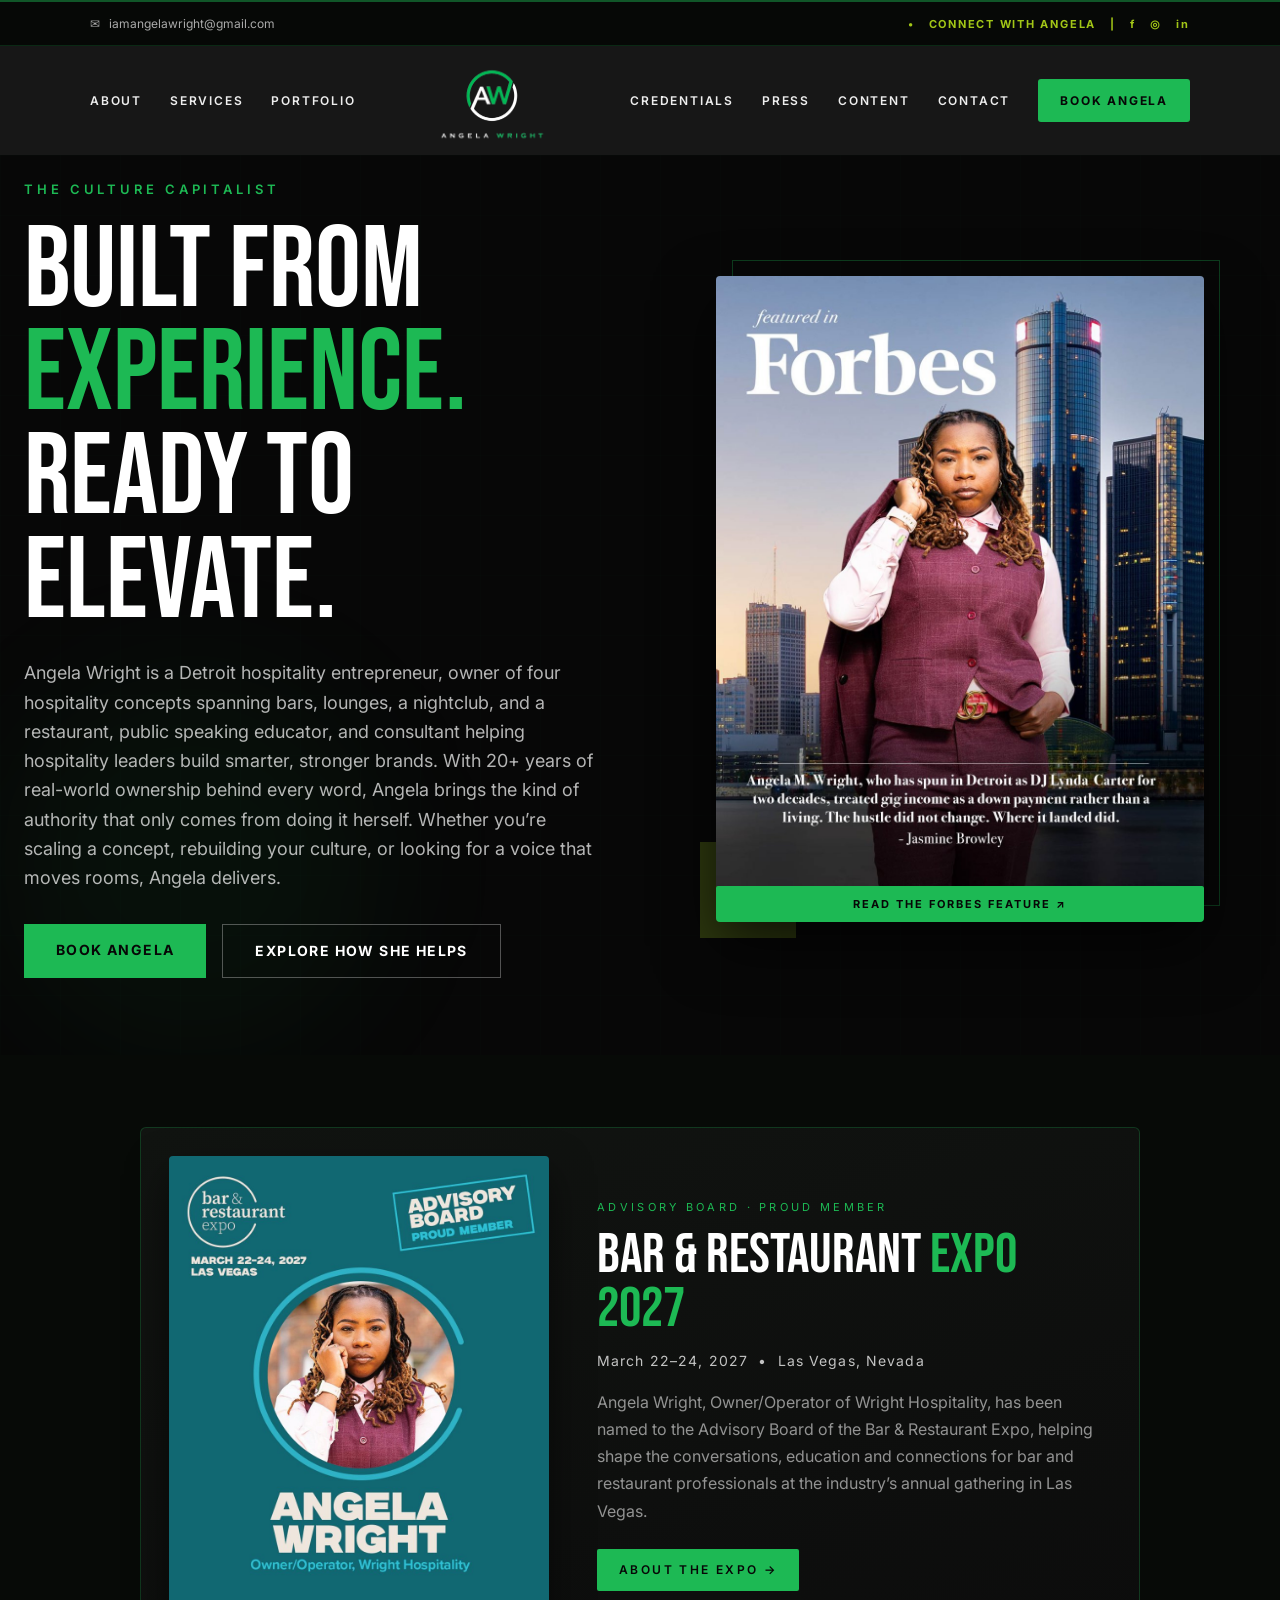
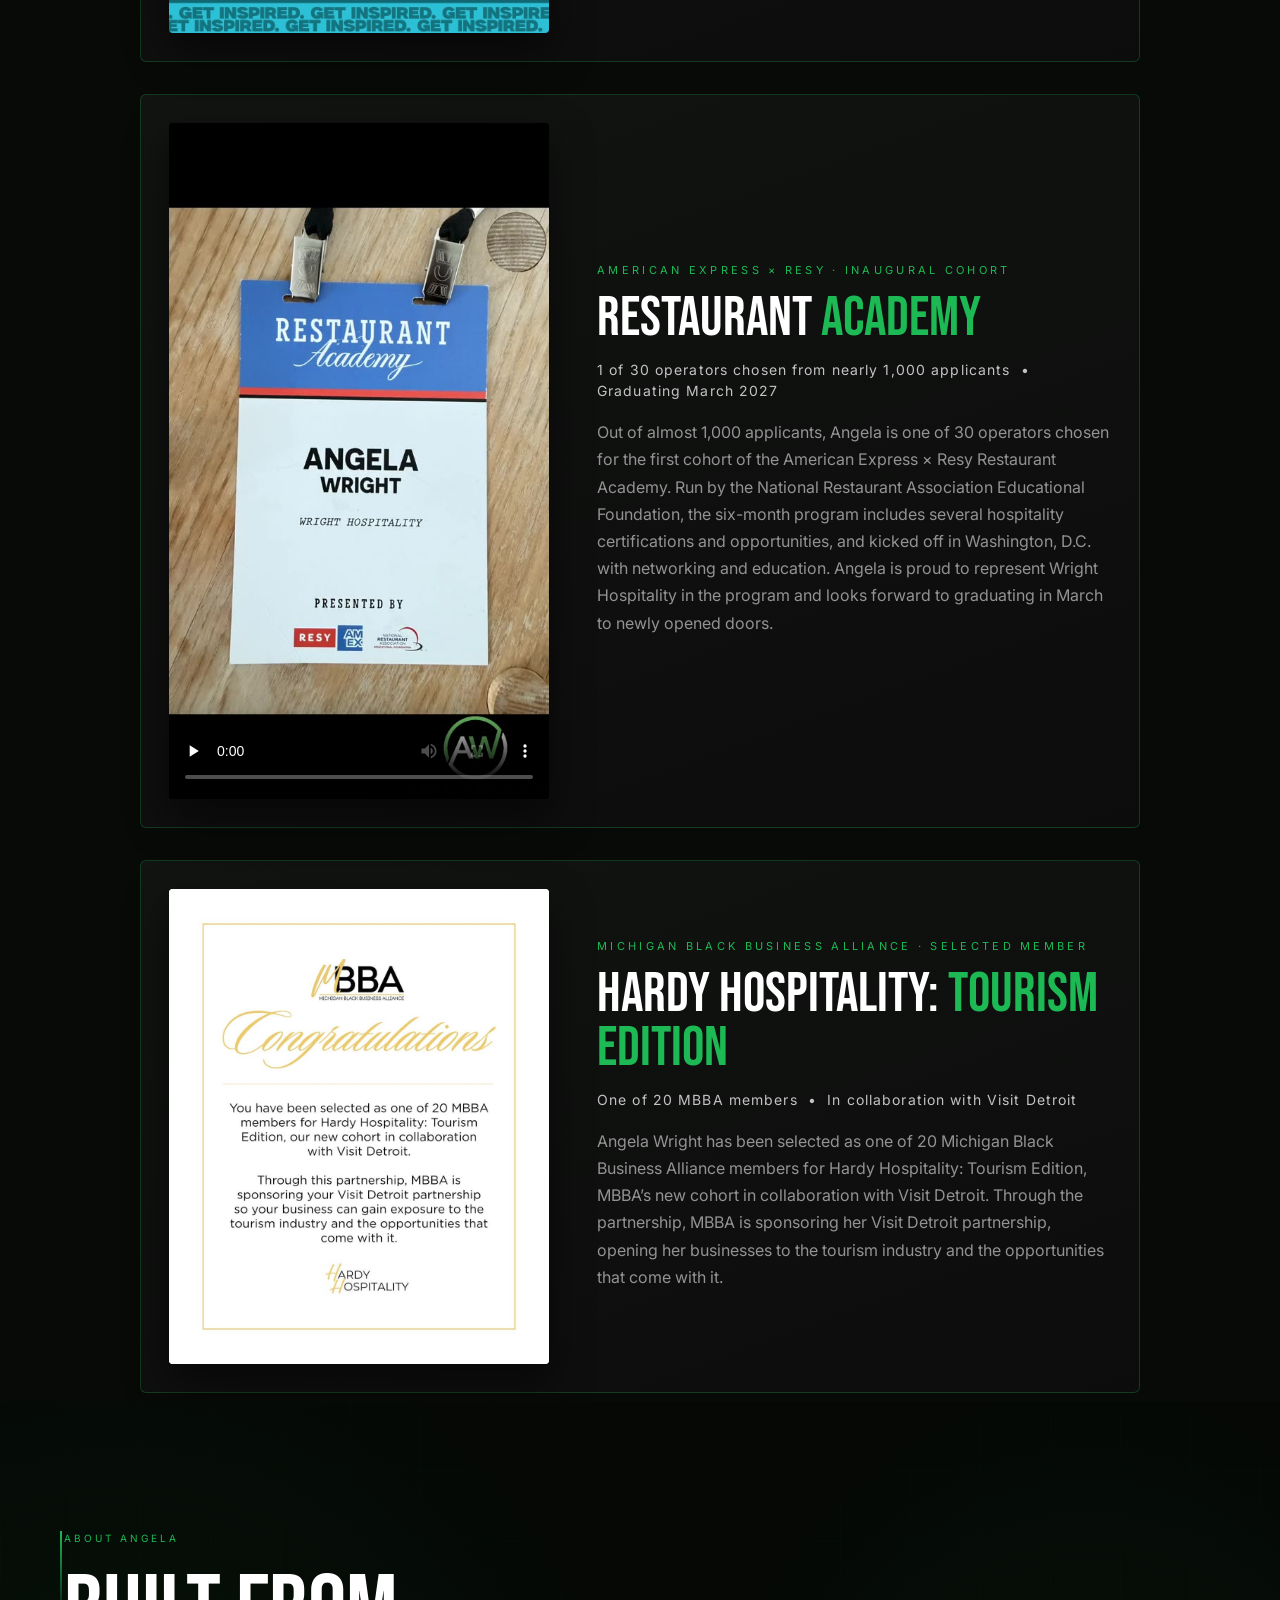
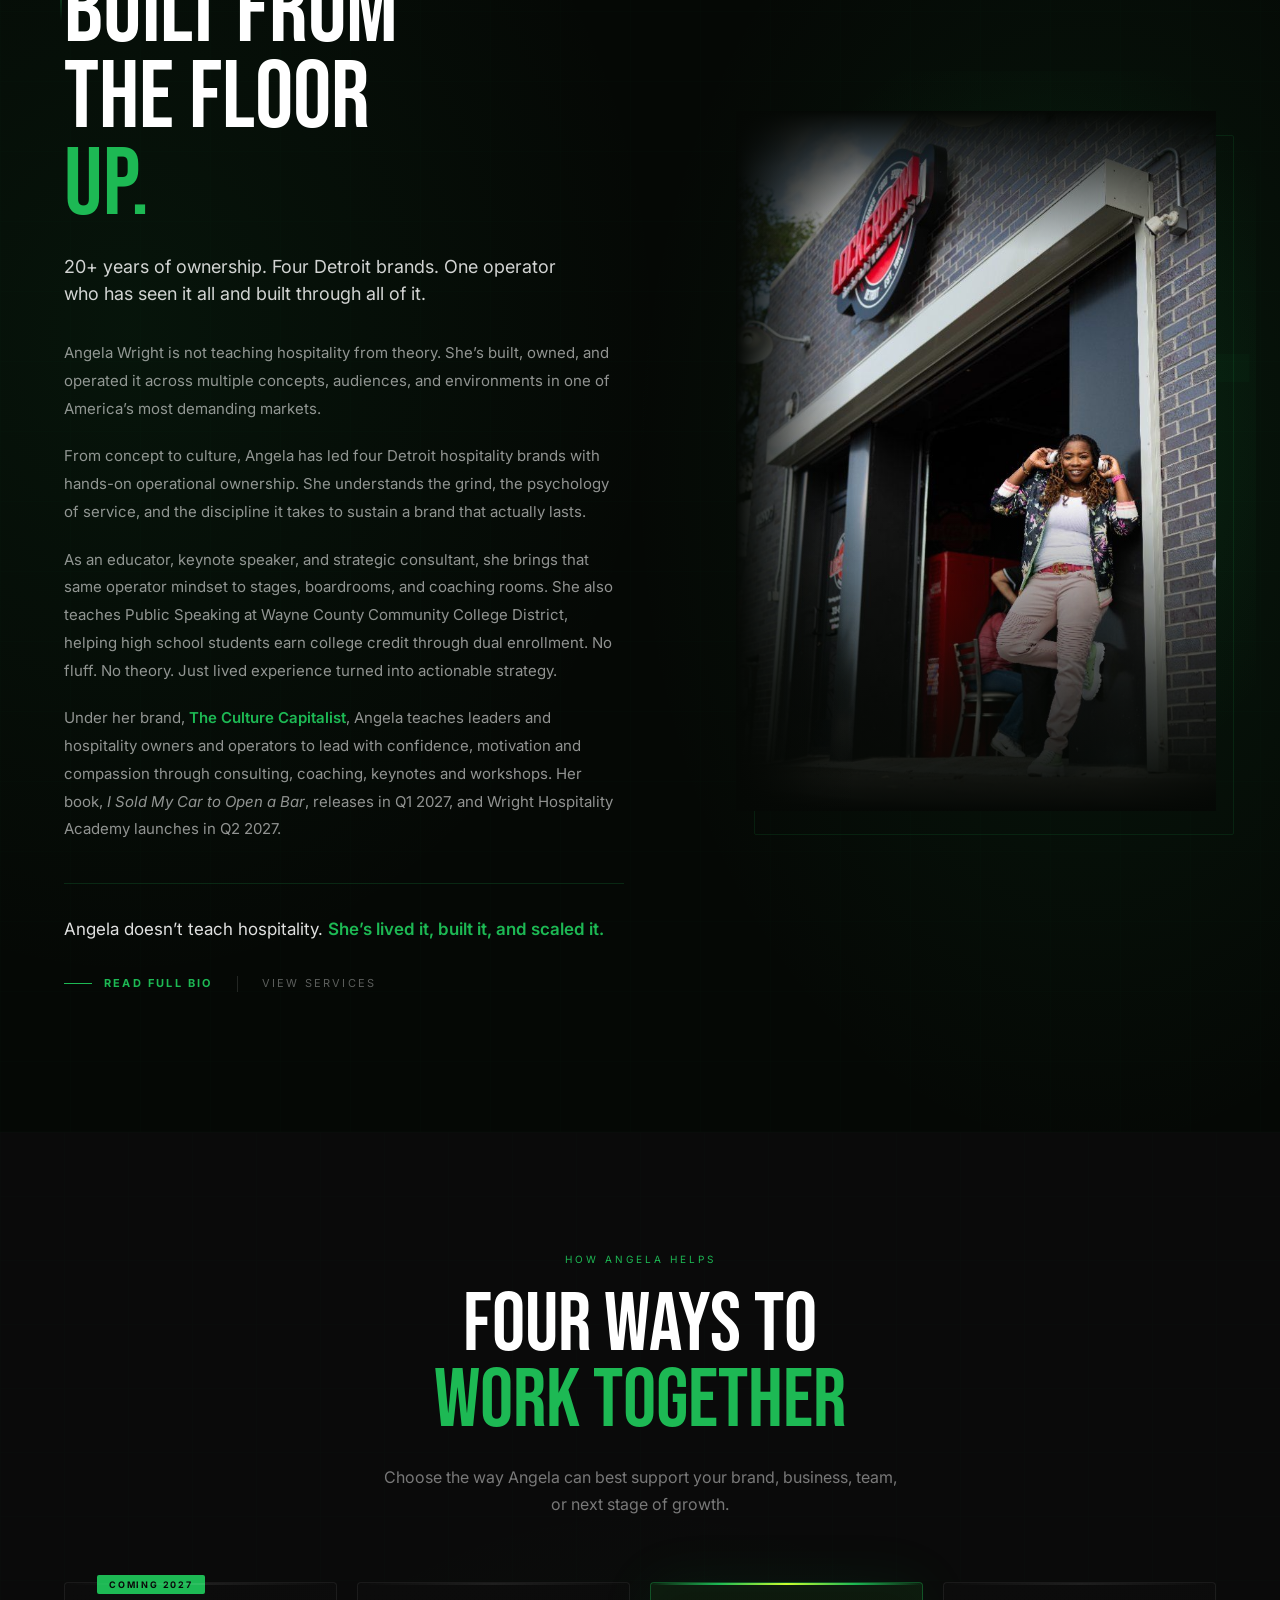
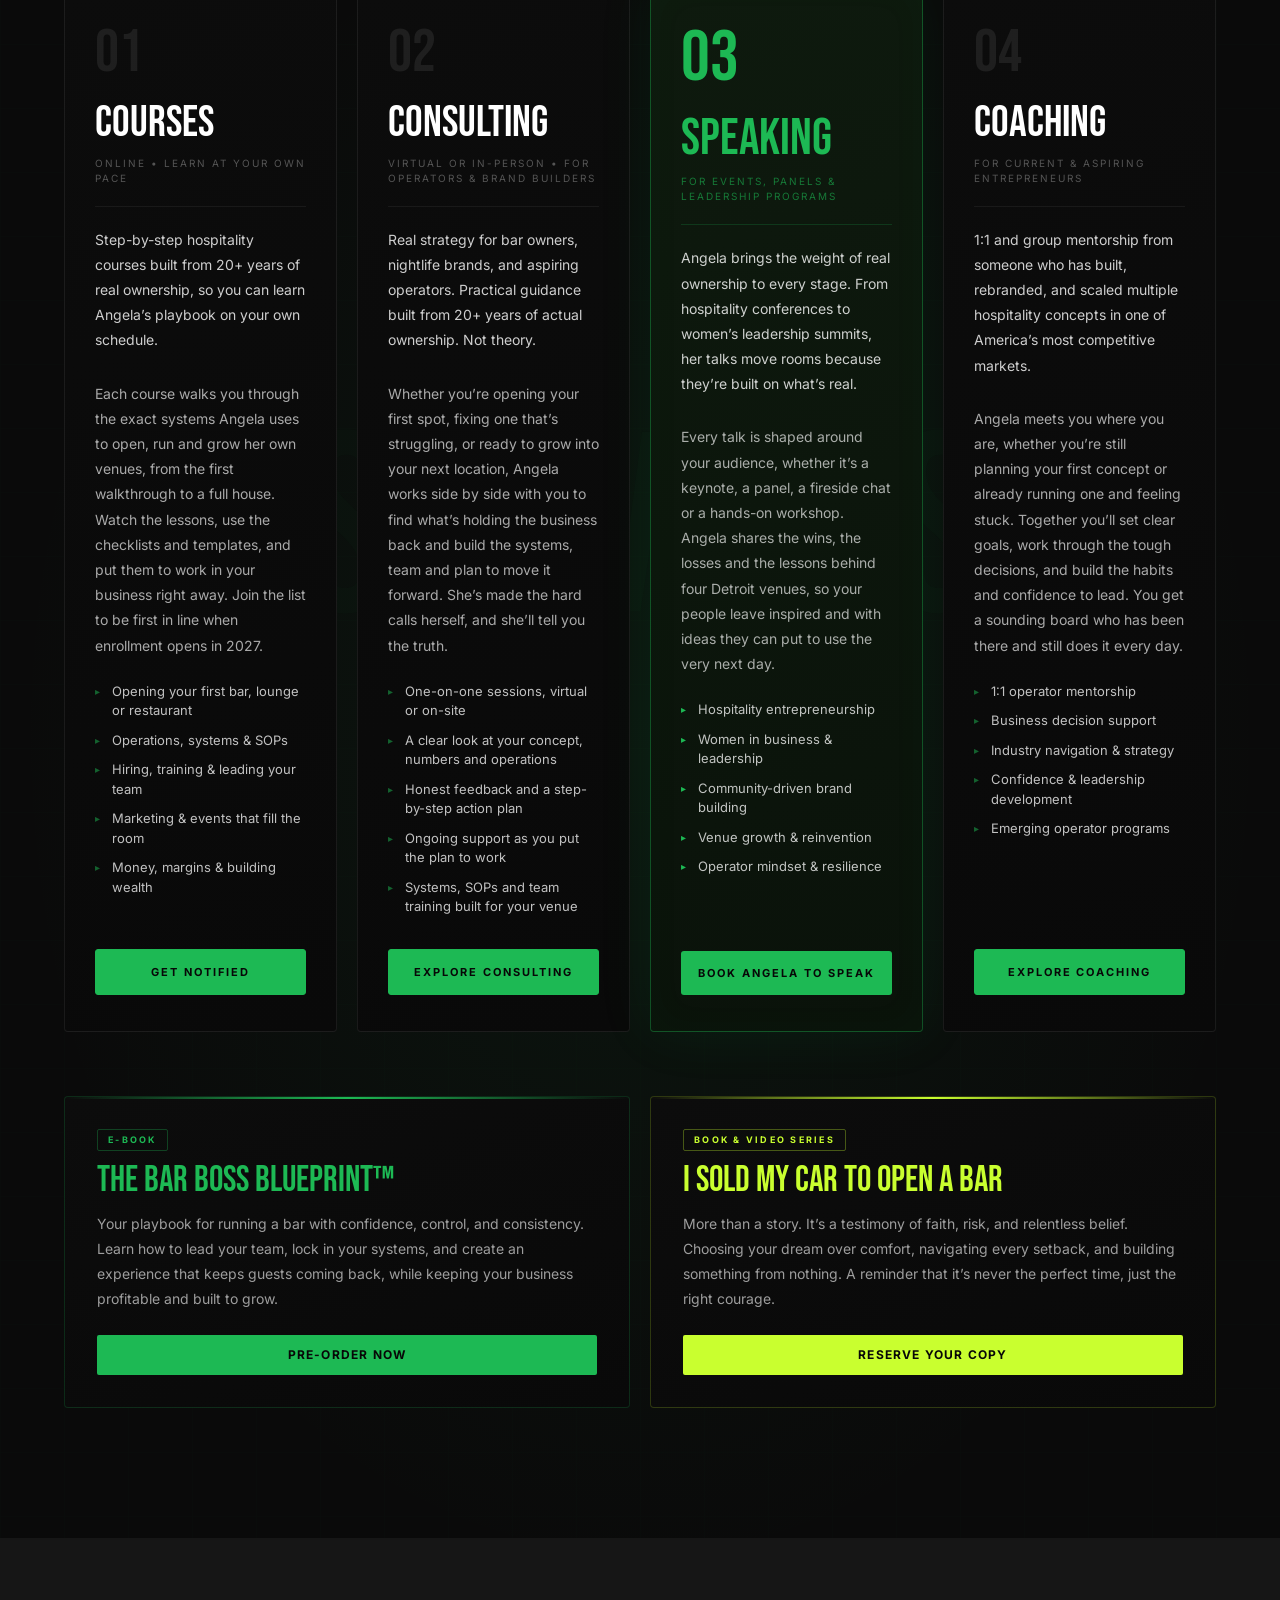
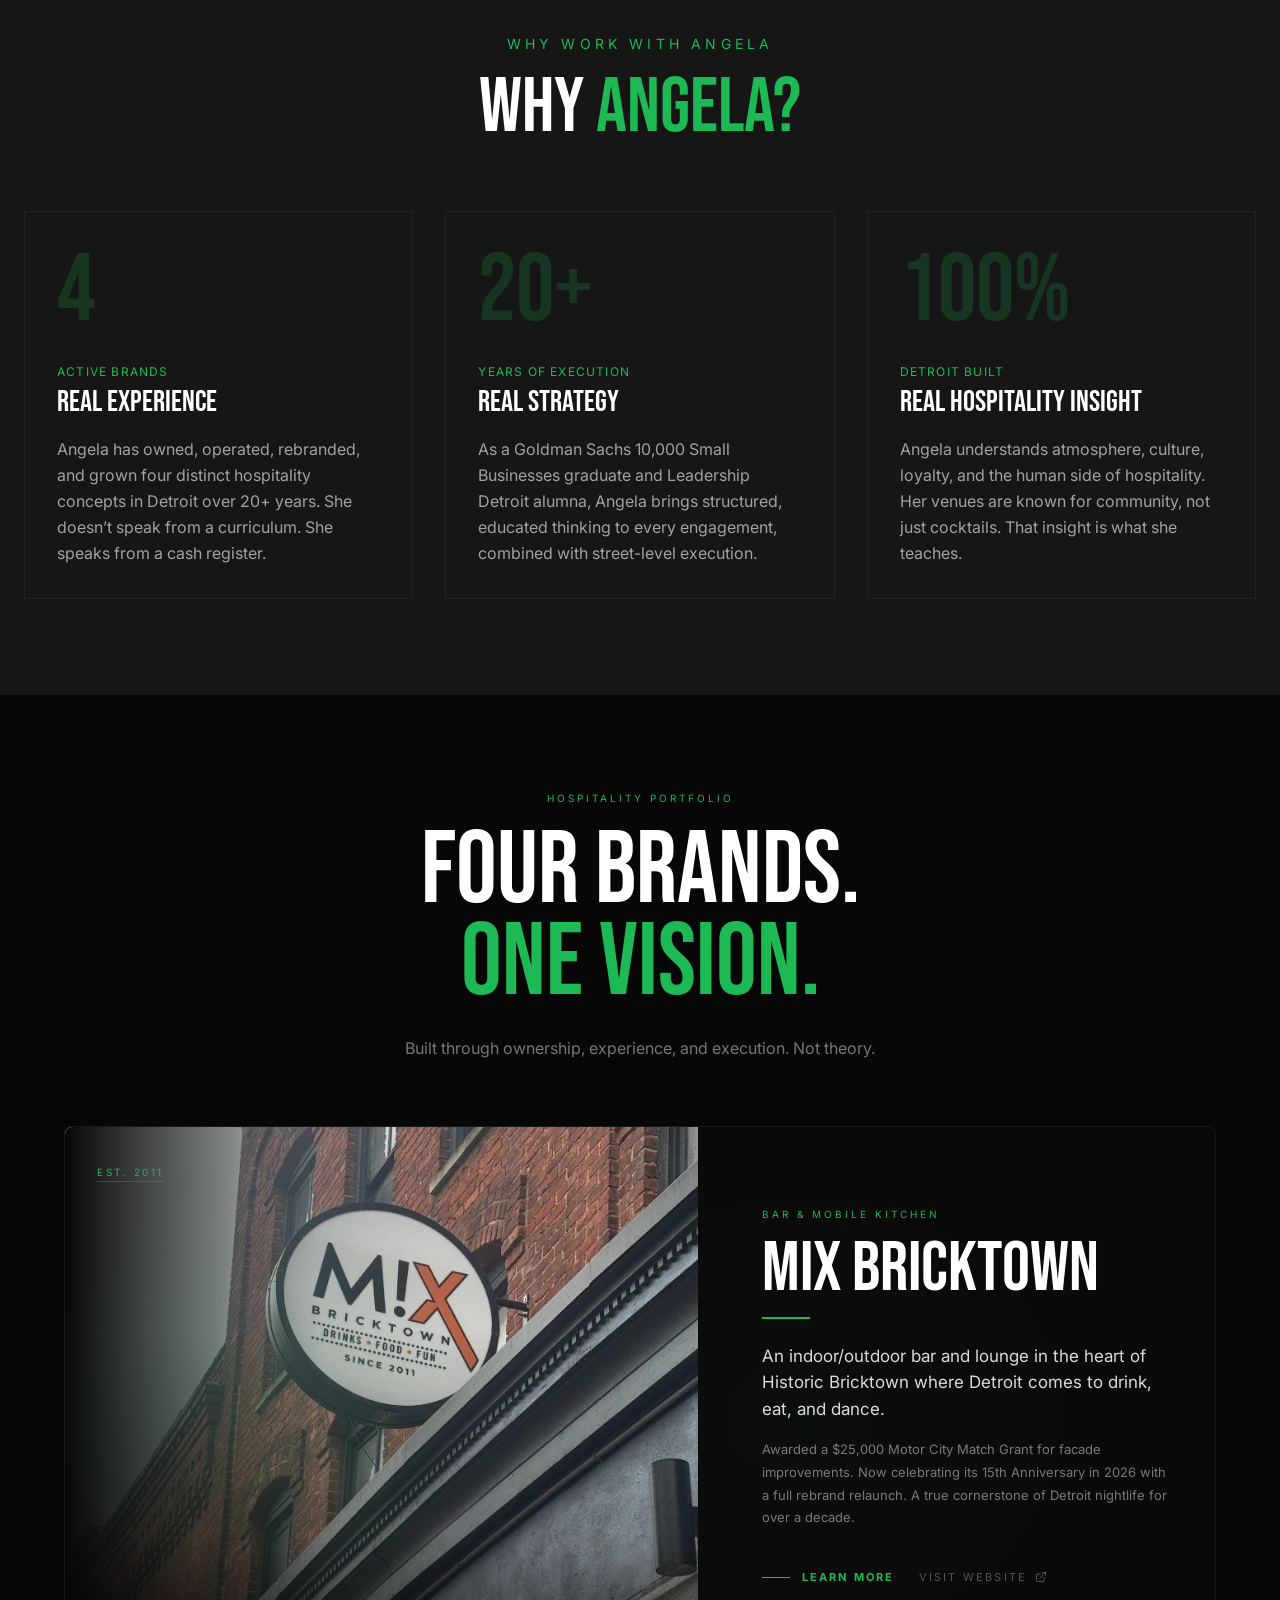
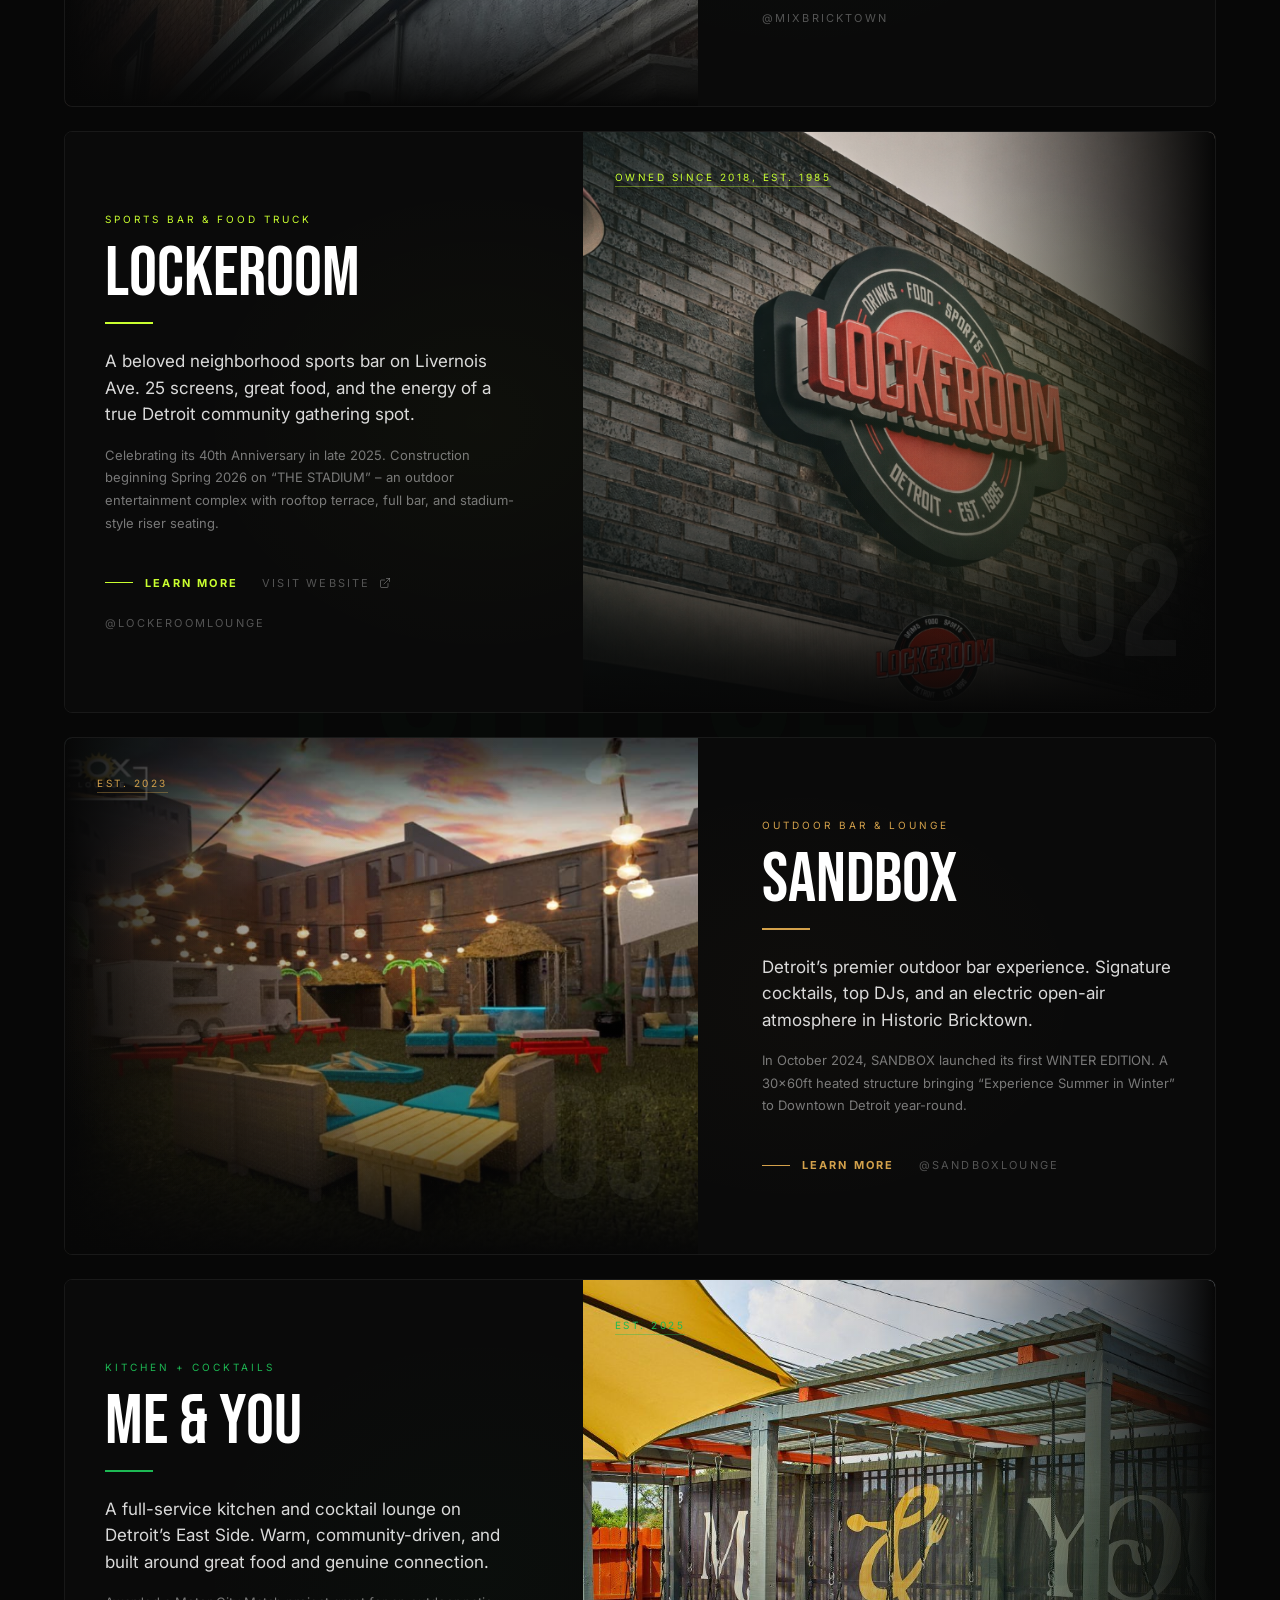
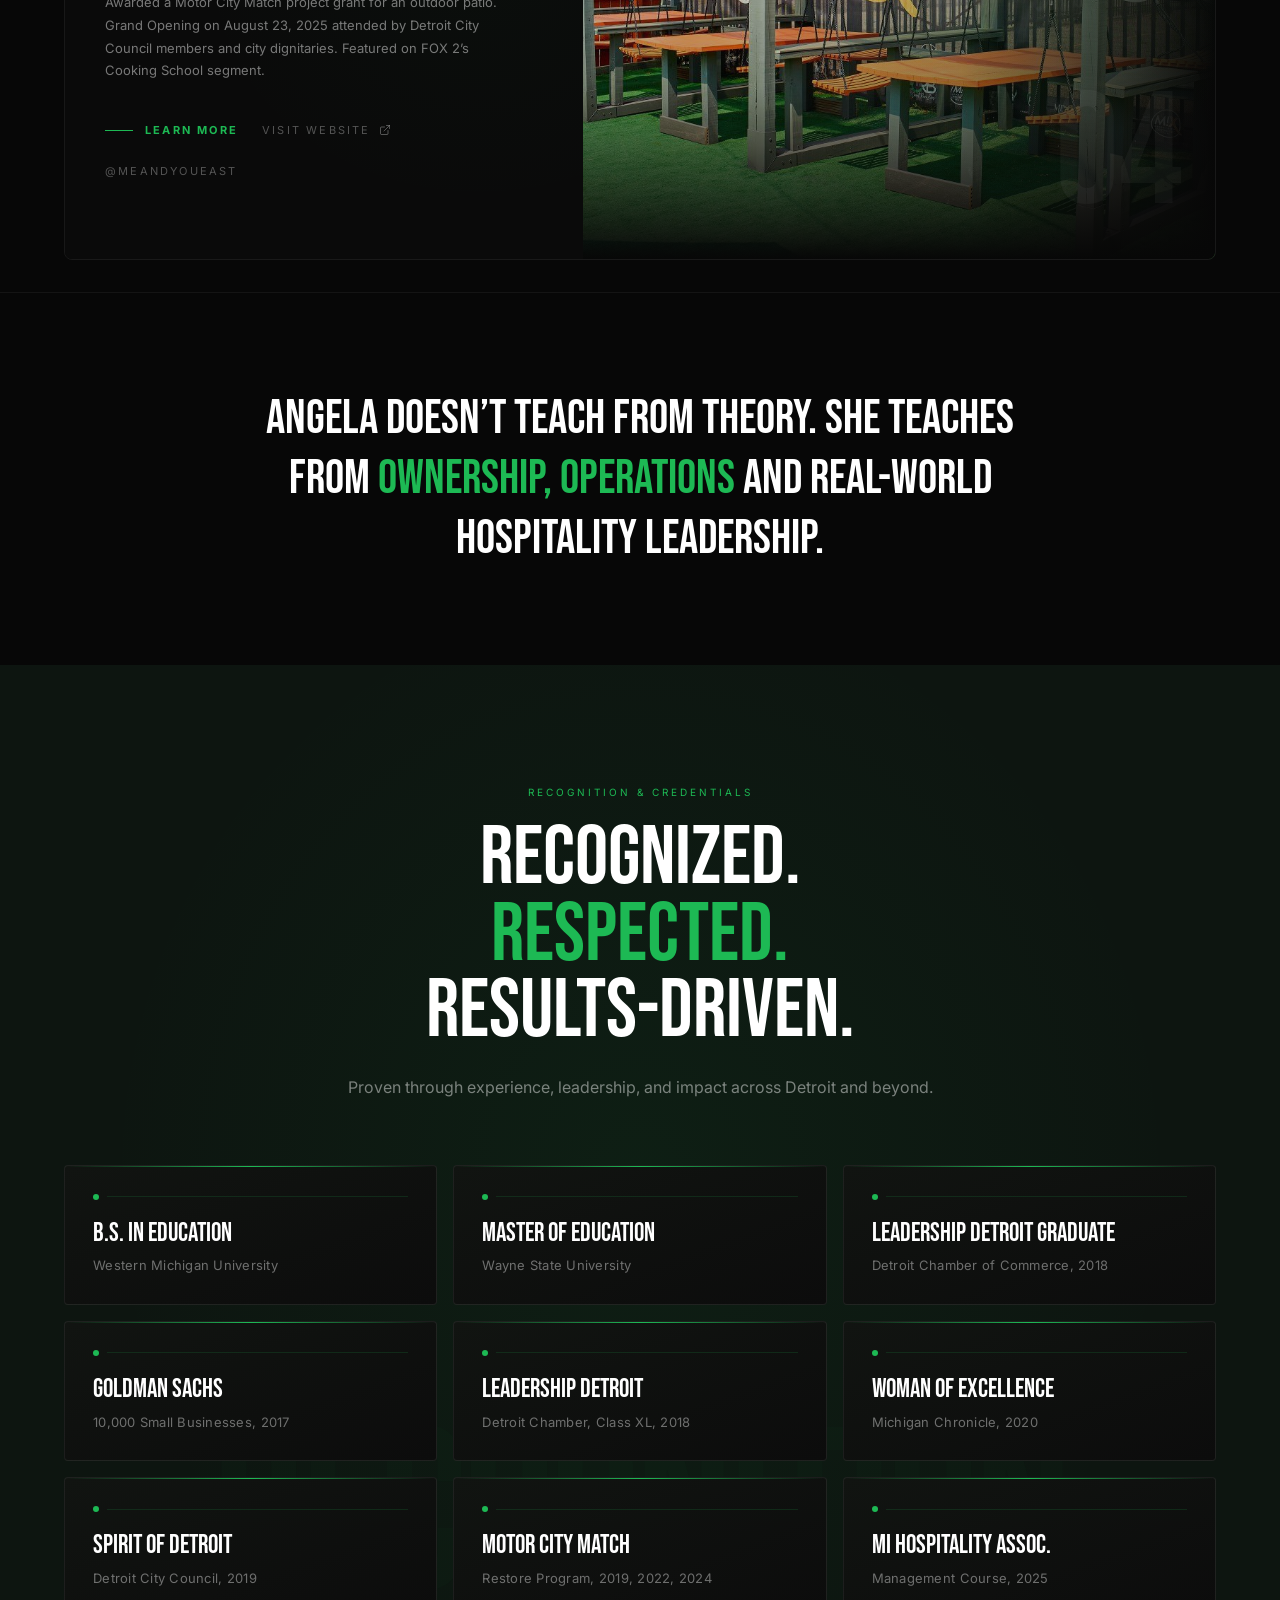
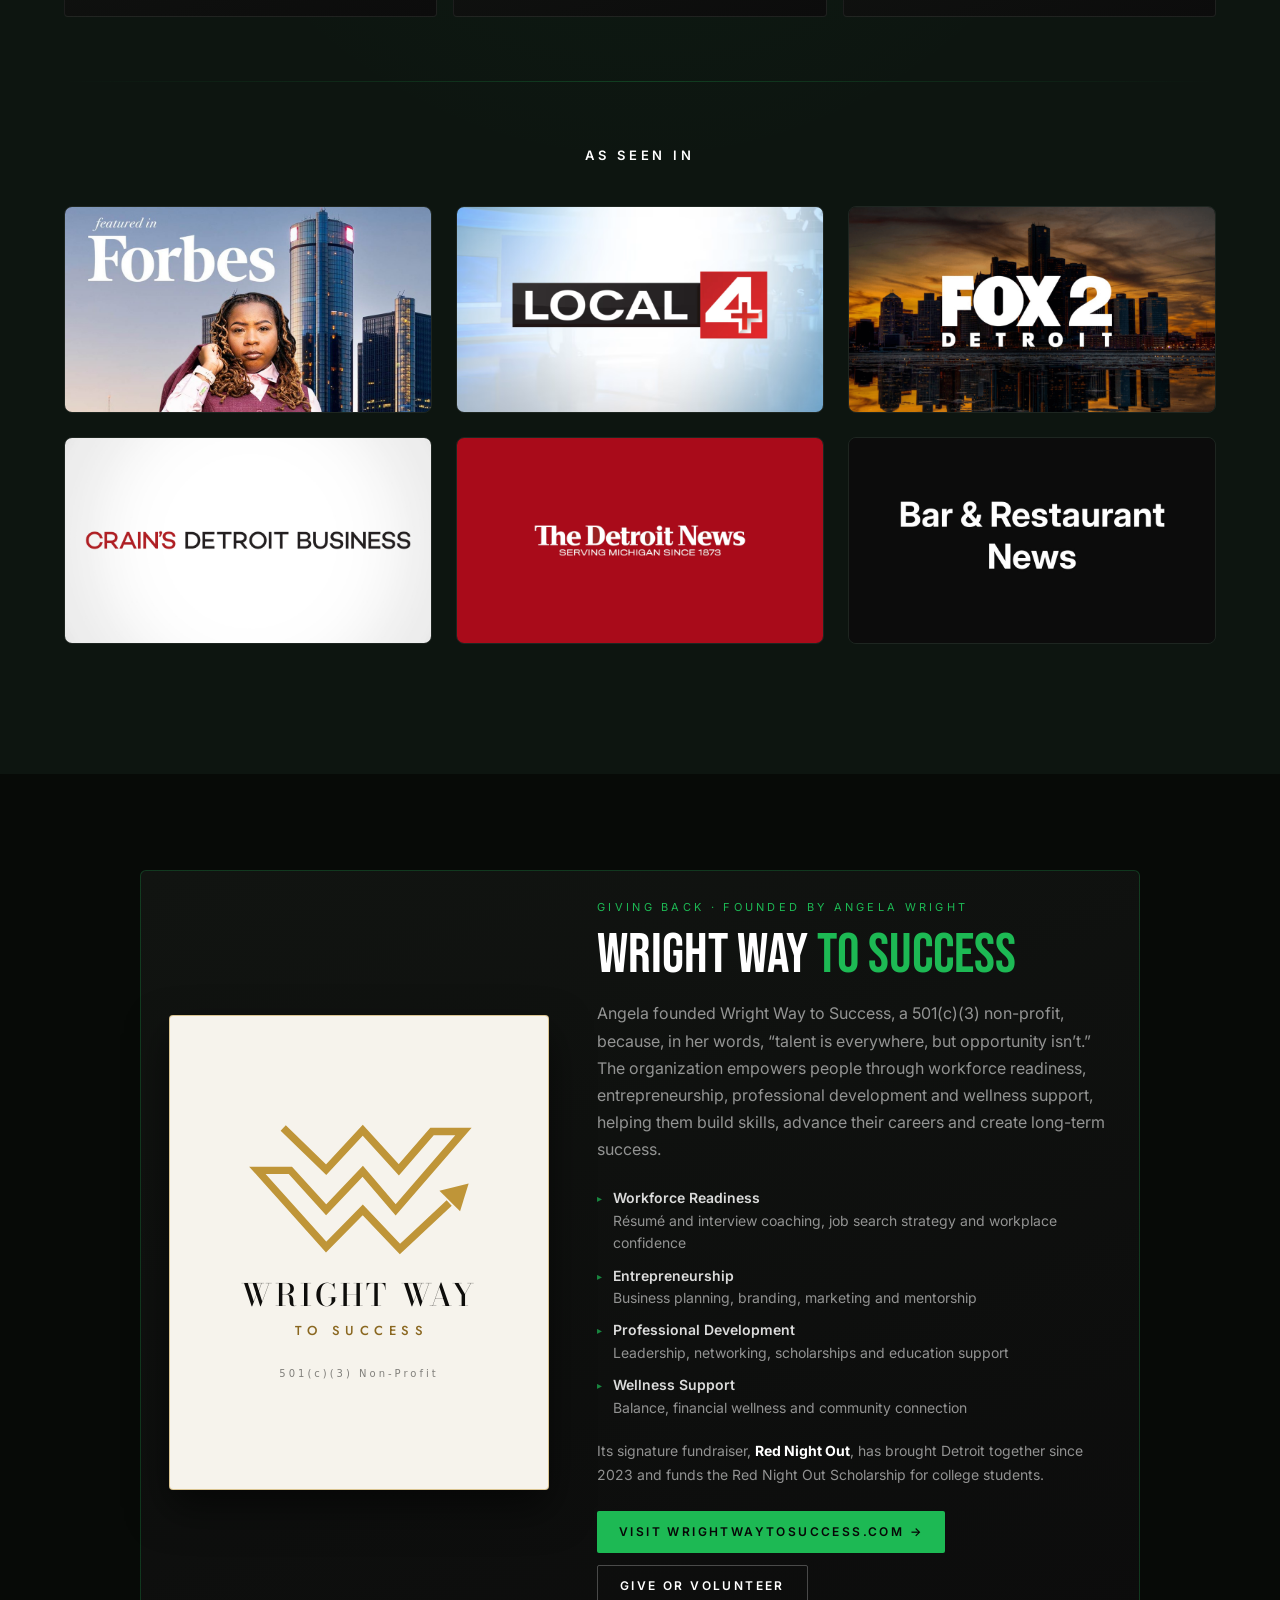
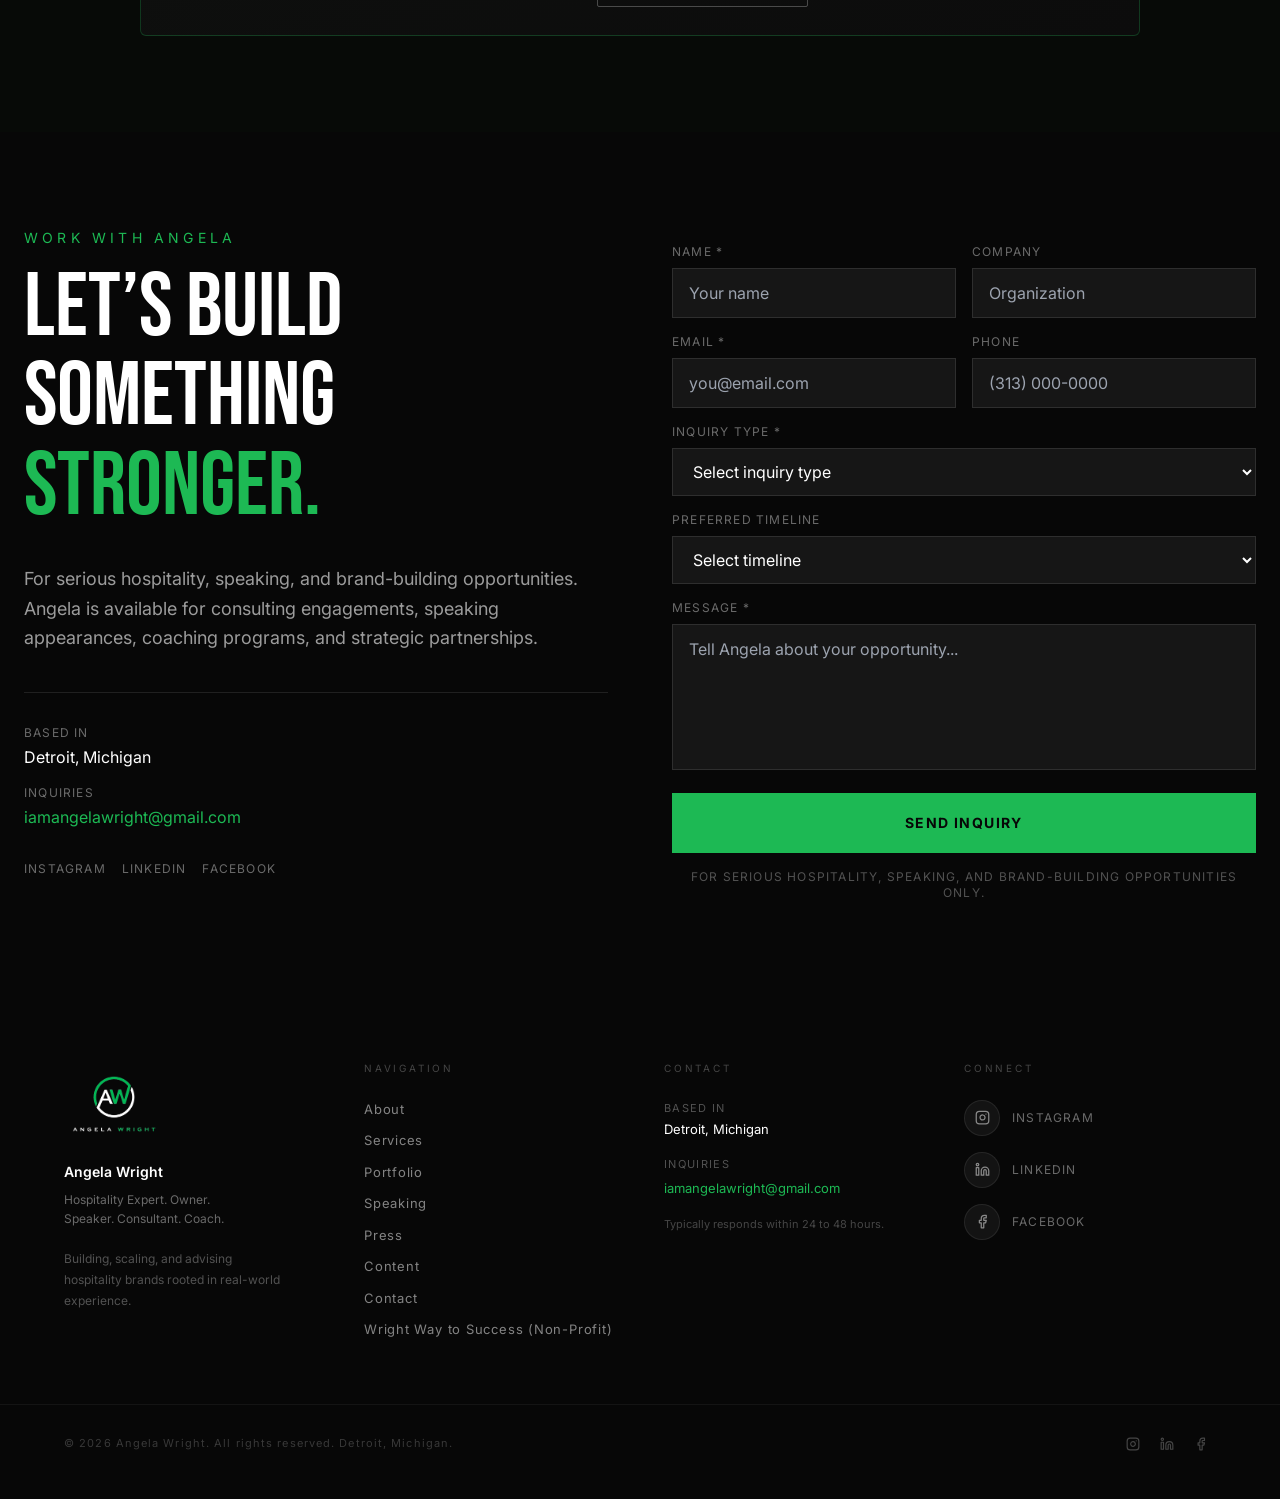
==== commit e600521f: "Wright Way to Success card: use the non-profit's logo Co-Authored-By: Claude Opus 5.5 <noreply@anthr" ====
--- a/index.html
+++ b/index.html
@@ -12,8 +12,10 @@
 <link rel="icon" href="/assets/images/favicon-32.jpg" sizes="32x32">
 <link rel="icon" href="/assets/images/favicon-192.jpg" sizes="192x192">
 <link rel="apple-touch-icon" href="/assets/images/favicon-180.jpg">
+<link rel="preconnect" href="https://fonts.gstatic.com" crossorigin>
+<link rel="stylesheet" href="https://fonts.googleapis.com/css2?family=Bodoni+Moda:opsz,wght@6..96,500&family=Jost:wght@500&display=swap">
 <link rel="stylesheet" href="/assets/css/site.css">
-<link rel="stylesheet" href="/assets/css/theme.css?v=20261030a">
+<link rel="stylesheet" href="/assets/css/theme.css?v=20261030b">
 <link rel="stylesheet" href="/assets/css/info.css">
 </head>
 <body class="home">
@@ -45,7 +47,7 @@
 
 
 
-<section id="giving-back" class="aw-give-section"><div class="max-w-7xl mx-auto px-6 lg:px-16"><div class="aw-give scroll-fade-up"><div class="aw-give-mark"><p class="font-body uppercase aw-give-mark-top">501(c)(3) Non-Profit</p><p class="font-display aw-give-mark-name">WRIGHT WAY<br><span>TO SUCCESS</span></p><p class="font-body aw-give-mark-tag">&ldquo;Talent is everywhere. We build the way forward.&rdquo;</p></div><div class="aw-give-body"><p class="font-body uppercase aw-feature-eyebrow">Giving Back &middot; Founded by Angela Wright</p><h3 class="font-display text-white">WRIGHT WAY <span style="color: rgb(29, 185, 84);">TO SUCCESS</span></h3><p class="font-body aw-feature-text">Angela founded Wright Way to Success, a 501(c)(3) non-profit, because, in her words, &ldquo;talent is everywhere, but opportunity isn&rsquo;t.&rdquo; The organization empowers people through workforce readiness, entrepreneurship, professional development and wellness support, helping them build skills, advance their careers and create long-term success.</p><ul class="aw-give-list font-body"><li><strong>Workforce Readiness</strong> R&eacute;sum&eacute; and interview coaching, job search strategy and workplace confidence</li><li><strong>Entrepreneurship</strong> Business planning, branding, marketing and mentorship</li><li><strong>Professional Development</strong> Leadership, networking, scholarships and education support</li><li><strong>Wellness Support</strong> Balance, financial wellness and community connection</li></ul><p class="font-body aw-give-note">Its signature fundraiser, <strong>Red Night Out</strong>, has brought Detroit together since 2023 and funds the Red Night Out Scholarship for college students.</p><div class="aw-give-ctas"><a class="aw-feature-link font-body uppercase" href="https://wrightwaytosuccess.com" target="_blank" rel="noopener">Visit WrightWayToSuccess.com &rarr;</a><a class="aw-give-link2 font-body uppercase" href="https://wrightwaytosuccess.com/#contact" target="_blank" rel="noopener">Give or Volunteer</a></div></div></div></div></section><section class="bg-rich-black py-24" id="contact"><div class="max-w-7xl mx-auto px-6"><div class="grid lg:grid-cols-2 gap-16"><div><p class="font-body text-angela-green text-sm uppercase tracking-[0.3em] mb-4">Work With Angela</p><h2 class="font-display text-white leading-none mb-8" style="font-size: clamp(48px, 7vw, 100px);">LET’S BUILD<br>SOMETHING<br><span class="text-angela-green">STRONGER.</span></h2><p class="font-body text-white/60 text-lg leading-relaxed mb-10">For serious hospitality, speaking, and brand-building opportunities. Angela is available for consulting engagements, speaking appearances, coaching programs, and strategic partnerships.</p><div class="space-y-4 border-t border-white/10 pt-8"><div><div class="font-body text-white/40 text-xs uppercase tracking-widest mb-1">Based In</div><div class="font-body text-white">Detroit, Michigan</div></div><div><div class="font-body text-white/40 text-xs uppercase tracking-widest mb-1">Inquiries</div><div class="font-body text-angela-green">iamangelawright@gmail.com</div></div><div class="flex gap-4 pt-4"><a class="font-body text-xs text-white/40 hover:text-angela-green uppercase tracking-widest transition-colors" href="https://instagram.com/iamangelawright" rel="noopener noreferrer" target="_blank">Instagram</a><a class="font-body text-xs text-white/40 hover:text-angela-green uppercase tracking-widest transition-colors" href="https://linkedin.com/in/angela-wright-9540b5294" rel="noopener noreferrer" target="_blank">LinkedIn</a><a class="font-body text-xs text-white/40 hover:text-angela-green uppercase tracking-widest transition-colors" href="https://www.facebook.com/iamangelawright1/" rel="noopener noreferrer" target="_blank">Facebook</a></div></div></div><div><form name="inquiry" method="POST" id="aw-contact-form" class="space-y-4" data-netlify="true" netlify-honeypot="website_address"><input type="hidden" name="form-name" value="inquiry"><input type="hidden" name="subject" value="New website inquiry"><div aria-live="polite" class="font-body text-sm text-white" id="aw-form-feedback" role="status"></div><input aria-hidden="true" autocomplete="off" name="website_address" style="position:absolute;left:-9999px;width:1px;height:1px;opacity:0" tabindex="-1" type="text"><div class="grid grid-cols-2 gap-4"><div><label class="font-body text-white/40 text-xs uppercase tracking-widest block mb-2">Name *</label><input class="w-full bg-deep-charcoal border border-white/10 text-white font-body px-4 py-3 focus:outline-none focus:border-angela-green transition-colors" name="customer_name" placeholder="Your name" required="" type="text" value=""></div><div><label class="font-body text-white/40 text-xs uppercase tracking-widest block mb-2">Company</label><input class="w-full bg-deep-charcoal border border-white/10 text-white font-body px-4 py-3 focus:outline-none focus:border-angela-green transition-colors" name="company" placeholder="Organization" type="text" value=""></div></div><div class="grid grid-cols-2 gap-4"><div><label class="font-body text-white/40 text-xs uppercase tracking-widest block mb-2">Email *</label><input class="w-full bg-deep-charcoal border border-white/10 text-white font-body px-4 py-3 focus:outline-none focus:border-angela-green transition-colors" name="email" placeholder="you@email.com" required="" type="email" value=""></div><div><label class="font-body text-white/40 text-xs uppercase tracking-widest block mb-2">Phone</label><input class="w-full bg-deep-charcoal border border-white/10 text-white font-body px-4 py-3 focus:outline-none focus:border-angela-green transition-colors" name="phone" placeholder="(313) 000-0000" type="tel" value=""></div></div><div><label class="font-body text-white/40 text-xs uppercase tracking-widest block mb-2">Inquiry Type *</label><select class="w-full bg-deep-charcoal border border-white/10 text-white font-body px-4 py-3 focus:outline-none focus:border-angela-green transition-colors" name="inquiry_type" required=""><option value="">Select inquiry type</option><option value="Speaking">Speaking</option><option value="Consulting">Consulting</option><option value="Courses">Courses (Coming 2027)</option><option value="Coaching / Mentorship">Coaching / Mentorship</option><option value="Media Request">Media Request</option><option value="Partnership">Partnership</option><option value="General Inquiry">General Inquiry</option></select></div><div><label class="font-body text-white/40 text-xs uppercase tracking-widest block mb-2">Preferred Timeline</label><select class="w-full bg-deep-charcoal border border-white/10 text-white font-body px-4 py-3 focus:outline-none focus:border-angela-green transition-colors" name="preferred_timeline"><option value="">Select timeline</option><option value="Immediately">Immediately</option><option value="Within 30 days">Within 30 days</option><option value="1 to 3 months">1 to 3 months</option><option value="3 to 6 months">3 to 6 months</option><option value="Flexible">Flexible</option></select></div><div><label class="font-body text-white/40 text-xs uppercase tracking-widest block mb-2">Message *</label><textarea class="w-full bg-deep-charcoal border border-white/10 text-white font-body px-4 py-3 focus:outline-none focus:border-angela-green transition-colors resize-none" name="message" placeholder="Tell Angela about your opportunity..." required="" rows="5"></textarea></div><button class="w-full bg-angela-green text-rich-black font-body font-bold text-sm uppercase tracking-widest py-5 hover:bg-neon-lime transition-all duration-200 hover:scale-[1.01] disabled:opacity-60 disabled:cursor-not-allowed" type="submit">Send Inquiry</button><p class="font-body text-white/30 text-xs text-center uppercase tracking-widest">For serious hospitality, speaking, and brand-building opportunities only.</p></form></div></div></div></section>
+<section id="giving-back" class="aw-give-section"><div class="max-w-7xl mx-auto px-6 lg:px-16"><div class="aw-give scroll-fade-up"><a class="aw-give-mark" href="https://wrightwaytosuccess.com" target="_blank" rel="noopener"><svg class="aw-wwts-w" viewBox="250 0 790 470" role="img" aria-label="Wright Way to Success logo"><path d="M380 14L530 160L658 22L784 160L900 26L1010 26L773 300L658 165L530 300L405 162L290 162L530 430L658 300L788 437L960 276" fill="none" stroke="currentColor" stroke-width="26" stroke-linejoin="miter"/><path d="M926 233L1028 208L998 305Z" fill="currentColor"/></svg><span class="aw-wwts-name">WRIGHT WAY</span><span class="aw-wwts-sub">TO SUCCESS</span><span class="aw-give-mark-top">501(c)(3) Non-Profit</span></a><div class="aw-give-body"><p class="font-body uppercase aw-feature-eyebrow">Giving Back &middot; Founded by Angela Wright</p><h3 class="font-display text-white">WRIGHT WAY <span style="color: rgb(29, 185, 84);">TO SUCCESS</span></h3><p class="font-body aw-feature-text">Angela founded Wright Way to Success, a 501(c)(3) non-profit, because, in her words, &ldquo;talent is everywhere, but opportunity isn&rsquo;t.&rdquo; The organization empowers people through workforce readiness, entrepreneurship, professional development and wellness support, helping them build skills, advance their careers and create long-term success.</p><ul class="aw-give-list font-body"><li><strong>Workforce Readiness</strong> R&eacute;sum&eacute; and interview coaching, job search strategy and workplace confidence</li><li><strong>Entrepreneurship</strong> Business planning, branding, marketing and mentorship</li><li><strong>Professional Development</strong> Leadership, networking, scholarships and education support</li><li><strong>Wellness Support</strong> Balance, financial wellness and community connection</li></ul><p class="font-body aw-give-note">Its signature fundraiser, <strong>Red Night Out</strong>, has brought Detroit together since 2023 and funds the Red Night Out Scholarship for college students.</p><div class="aw-give-ctas"><a class="aw-feature-link font-body uppercase" href="https://wrightwaytosuccess.com" target="_blank" rel="noopener">Visit WrightWayToSuccess.com &rarr;</a><a class="aw-give-link2 font-body uppercase" href="https://wrightwaytosuccess.com/#contact" target="_blank" rel="noopener">Give or Volunteer</a></div></div></div></div></section><section class="bg-rich-black py-24" id="contact"><div class="max-w-7xl mx-auto px-6"><div class="grid lg:grid-cols-2 gap-16"><div><p class="font-body text-angela-green text-sm uppercase tracking-[0.3em] mb-4">Work With Angela</p><h2 class="font-display text-white leading-none mb-8" style="font-size: clamp(48px, 7vw, 100px);">LET’S BUILD<br>SOMETHING<br><span class="text-angela-green">STRONGER.</span></h2><p class="font-body text-white/60 text-lg leading-relaxed mb-10">For serious hospitality, speaking, and brand-building opportunities. Angela is available for consulting engagements, speaking appearances, coaching programs, and strategic partnerships.</p><div class="space-y-4 border-t border-white/10 pt-8"><div><div class="font-body text-white/40 text-xs uppercase tracking-widest mb-1">Based In</div><div class="font-body text-white">Detroit, Michigan</div></div><div><div class="font-body text-white/40 text-xs uppercase tracking-widest mb-1">Inquiries</div><div class="font-body text-angela-green">iamangelawright@gmail.com</div></div><div class="flex gap-4 pt-4"><a class="font-body text-xs text-white/40 hover:text-angela-green uppercase tracking-widest transition-colors" href="https://instagram.com/iamangelawright" rel="noopener noreferrer" target="_blank">Instagram</a><a class="font-body text-xs text-white/40 hover:text-angela-green uppercase tracking-widest transition-colors" href="https://linkedin.com/in/angela-wright-9540b5294" rel="noopener noreferrer" target="_blank">LinkedIn</a><a class="font-body text-xs text-white/40 hover:text-angela-green uppercase tracking-widest transition-colors" href="https://www.facebook.com/iamangelawright1/" rel="noopener noreferrer" target="_blank">Facebook</a></div></div></div><div><form name="inquiry" method="POST" id="aw-contact-form" class="space-y-4" data-netlify="true" netlify-honeypot="website_address"><input type="hidden" name="form-name" value="inquiry"><input type="hidden" name="subject" value="New website inquiry"><div aria-live="polite" class="font-body text-sm text-white" id="aw-form-feedback" role="status"></div><input aria-hidden="true" autocomplete="off" name="website_address" style="position:absolute;left:-9999px;width:1px;height:1px;opacity:0" tabindex="-1" type="text"><div class="grid grid-cols-2 gap-4"><div><label class="font-body text-white/40 text-xs uppercase tracking-widest block mb-2">Name *</label><input class="w-full bg-deep-charcoal border border-white/10 text-white font-body px-4 py-3 focus:outline-none focus:border-angela-green transition-colors" name="customer_name" placeholder="Your name" required="" type="text" value=""></div><div><label class="font-body text-white/40 text-xs uppercase tracking-widest block mb-2">Company</label><input class="w-full bg-deep-charcoal border border-white/10 text-white font-body px-4 py-3 focus:outline-none focus:border-angela-green transition-colors" name="company" placeholder="Organization" type="text" value=""></div></div><div class="grid grid-cols-2 gap-4"><div><label class="font-body text-white/40 text-xs uppercase tracking-widest block mb-2">Email *</label><input class="w-full bg-deep-charcoal border border-white/10 text-white font-body px-4 py-3 focus:outline-none focus:border-angela-green transition-colors" name="email" placeholder="you@email.com" required="" type="email" value=""></div><div><label class="font-body text-white/40 text-xs uppercase tracking-widest block mb-2">Phone</label><input class="w-full bg-deep-charcoal border border-white/10 text-white font-body px-4 py-3 focus:outline-none focus:border-angela-green transition-colors" name="phone" placeholder="(313) 000-0000" type="tel" value=""></div></div><div><label class="font-body text-white/40 text-xs uppercase tracking-widest block mb-2">Inquiry Type *</label><select class="w-full bg-deep-charcoal border border-white/10 text-white font-body px-4 py-3 focus:outline-none focus:border-angela-green transition-colors" name="inquiry_type" required=""><option value="">Select inquiry type</option><option value="Speaking">Speaking</option><option value="Consulting">Consulting</option><option value="Courses">Courses (Coming 2027)</option><option value="Coaching / Mentorship">Coaching / Mentorship</option><option value="Media Request">Media Request</option><option value="Partnership">Partnership</option><option value="General Inquiry">General Inquiry</option></select></div><div><label class="font-body text-white/40 text-xs uppercase tracking-widest block mb-2">Preferred Timeline</label><select class="w-full bg-deep-charcoal border border-white/10 text-white font-body px-4 py-3 focus:outline-none focus:border-angela-green transition-colors" name="preferred_timeline"><option value="">Select timeline</option><option value="Immediately">Immediately</option><option value="Within 30 days">Within 30 days</option><option value="1 to 3 months">1 to 3 months</option><option value="3 to 6 months">3 to 6 months</option><option value="Flexible">Flexible</option></select></div><div><label class="font-body text-white/40 text-xs uppercase tracking-widest block mb-2">Message *</label><textarea class="w-full bg-deep-charcoal border border-white/10 text-white font-body px-4 py-3 focus:outline-none focus:border-angela-green transition-colors resize-none" name="message" placeholder="Tell Angela about your opportunity..." required="" rows="5"></textarea></div><button class="w-full bg-angela-green text-rich-black font-body font-bold text-sm uppercase tracking-widest py-5 hover:bg-neon-lime transition-all duration-200 hover:scale-[1.01] disabled:opacity-60 disabled:cursor-not-allowed" type="submit">Send Inquiry</button><p class="font-body text-white/30 text-xs text-center uppercase tracking-widest">For serious hospitality, speaking, and brand-building opportunities only.</p></form></div></div></div></section>
 
 </main><footer style="background: rgb(7, 7, 7);"><div class="max-w-7xl mx-auto px-6 lg:px-16 py-16"><div class="grid grid-cols-1 md:grid-cols-2 lg:grid-cols-4 gap-12"><div class="lg:col-span-1"><img src="/assets/images/3baacd933_AngelaWright_logo_transparent.png" alt="Angela Wright" class="h-20 w-auto object-contain mb-5"><p class="font-body font-semibold text-white mb-2" style="font-size: 14px;">Angela Wright</p><p class="font-body mb-5" style="font-size: 12px; color: rgba(255, 255, 255, 0.4); line-height: 1.6;">Hospitality Expert. Owner.<br>Speaker. Consultant. Coach.</p><p class="font-body" style="font-size: 12px; color: rgba(255, 255, 255, 0.3); line-height: 1.75; max-width: 220px;">Building, scaling, and advising hospitality brands rooted in real-world experience.</p></div><div><p class="font-body uppercase mb-6" style="font-size: 10px; color: rgba(255, 255, 255, 0.25); letter-spacing: 0.28em;">Navigation</p><div class="flex flex-col gap-3"><a href="#about" class="font-body transition-colors duration-200" style="font-size: 13px; color: rgba(255, 255, 255, 0.5); letter-spacing: 0.06em;">About</a><a href="#services" class="font-body transition-colors duration-200" style="font-size: 13px; color: rgba(255, 255, 255, 0.5); letter-spacing: 0.06em;">Services</a><a href="#portfolio" class="font-body transition-colors duration-200" style="font-size: 13px; color: rgba(255, 255, 255, 0.5); letter-spacing: 0.06em;">Portfolio</a><a href="#speaking" class="font-body transition-colors duration-200" style="font-size: 13px; color: rgba(255, 255, 255, 0.5); letter-spacing: 0.06em;">Speaking</a><a href="/press" class="font-body transition-colors duration-200" style="font-size: 13px; color: rgba(255, 255, 255, 0.5); letter-spacing: 0.06em;">Press</a><a href="/content" class="font-body transition-colors duration-200" style="font-size: 13px; color: rgba(255, 255, 255, 0.5); letter-spacing: 0.06em;">Content</a><a href="#contact" class="font-body transition-colors duration-200" style="font-size: 13px; color: rgba(255, 255, 255, 0.5); letter-spacing: 0.06em;">Contact</a><a href="https://wrightwaytosuccess.com" target="_blank" rel="noopener" class="font-body transition-colors duration-200" style="font-size: 13px; color: rgba(255, 255, 255, 0.5); letter-spacing: 0.06em;">Wright Way to Success (Non-Profit)</a></div></div><div><p class="font-body uppercase mb-6" style="font-size: 10px; color: rgba(255, 255, 255, 0.25); letter-spacing: 0.28em;">Contact</p><div class="space-y-4"><div><p class="font-body" style="font-size: 11px; color: rgba(255, 255, 255, 0.3); letter-spacing: 0.12em; text-transform: uppercase; margin-bottom: 4px;">Based In</p><p class="font-body text-white" style="font-size: 13px;">Detroit, Michigan</p></div><div><p class="font-body" style="font-size: 11px; color: rgba(255, 255, 255, 0.3); letter-spacing: 0.12em; text-transform: uppercase; margin-bottom: 4px;">Inquiries</p><a href="mailto:iamangelawright@gmail.com" class="font-body transition-colors duration-200" style="font-size: 13px; color: rgb(29, 185, 84);">iamangelawright@gmail.com</a></div><div><p class="font-body" style="font-size: 11px; color: rgba(255, 255, 255, 0.25); line-height: 1.6;">Typically responds within 24 to 48 hours.</p></div></div></div><div><p class="font-body uppercase mb-6" style="font-size: 10px; color: rgba(255, 255, 255, 0.25); letter-spacing: 0.28em;">Connect</p><div class="flex flex-col gap-4"><a href="https://instagram.com/iamangelawright" target="_blank" rel="noopener noreferrer" class="flex items-center gap-3 group transition-all duration-200"><div class="flex items-center justify-center transition-all duration-200" style="width: 36px; height: 36px; border-radius: 50%; background: rgba(255, 255, 255, 0.05); border: 1px solid rgba(255, 255, 255, 0.08);"><svg xmlns="http://www.w3.org/2000/svg" width="15" height="15" viewBox="0 0 24 24" fill="none" stroke="currentColor" stroke-width="2" stroke-linecap="round" stroke-linejoin="round" class="lucide lucide-instagram" style="color: rgba(255, 255, 255, 0.5);"><rect width="20" height="20" x="2" y="2" rx="5" ry="5"></rect><path d="M16 11.37A4 4 0 1 1 12.63 8 4 4 0 0 1 16 11.37z"></path><line x1="17.5" x2="17.51" y1="6.5" y2="6.5"></line></svg></div><span class="font-body transition-colors duration-200" style="font-size: 12px; color: rgba(255, 255, 255, 0.4); letter-spacing: 0.1em; text-transform: uppercase;">Instagram</span></a><a href="https://linkedin.com/in/angela-wright-9540b5294" target="_blank" rel="noopener noreferrer" class="flex items-center gap-3 group transition-all duration-200"><div class="flex items-center justify-center transition-all duration-200" style="width: 36px; height: 36px; border-radius: 50%; background: rgba(255, 255, 255, 0.05); border: 1px solid rgba(255, 255, 255, 0.08);"><svg xmlns="http://www.w3.org/2000/svg" width="15" height="15" viewBox="0 0 24 24" fill="none" stroke="currentColor" stroke-width="2" stroke-linecap="round" stroke-linejoin="round" class="lucide lucide-linkedin" style="color: rgba(255, 255, 255, 0.5);"><path d="M16 8a6 6 0 0 1 6 6v7h-4v-7a2 2 0 0 0-2-2 2 2 0 0 0-2 2v7h-4v-7a6 6 0 0 1 6-6z"></path><rect width="4" height="12" x="2" y="9"></rect><circle cx="4" cy="4" r="2"></circle></svg></div><span class="font-body transition-colors duration-200" style="font-size: 12px; color: rgba(255, 255, 255, 0.4); letter-spacing: 0.1em; text-transform: uppercase;">LinkedIn</span></a><a href="https://www.facebook.com/iamangelawright1/" target="_blank" rel="noopener noreferrer" class="flex items-center gap-3 group transition-all duration-200"><div class="flex items-center justify-center transition-all duration-200" style="width: 36px; height: 36px; border-radius: 50%; background: rgba(255, 255, 255, 0.05); border: 1px solid rgba(255, 255, 255, 0.08);"><svg xmlns="http://www.w3.org/2000/svg" width="15" height="15" viewBox="0 0 24 24" fill="none" stroke="currentColor" stroke-width="2" stroke-linecap="round" stroke-linejoin="round" class="lucide lucide-facebook" style="color: rgba(255, 255, 255, 0.5);"><path d="M18 2h-3a5 5 0 0 0-5 5v3H7v4h3v8h4v-8h3l1-4h-4V7a1 1 0 0 1 1-1h3z"></path></svg></div><span class="font-body transition-colors duration-200" style="font-size: 12px; color: rgba(255, 255, 255, 0.4); letter-spacing: 0.1em; text-transform: uppercase;">Facebook</span></a></div></div></div></div><div class="max-w-7xl mx-auto px-6 lg:px-16 pb-10" style="border-top: 1px solid rgba(255, 255, 255, 0.05); padding-top: 24px;"><div class="flex flex-col md:flex-row items-center justify-between gap-4"><p class="font-body" style="font-size: 11px; color: rgba(255, 255, 255, 0.2); letter-spacing: 0.1em;">© 2026 Angela Wright. All rights reserved. Detroit, Michigan.</p><div class="flex items-center gap-1"><a href="https://instagram.com/iamangelawright" target="_blank" rel="noopener noreferrer" class="flex items-center justify-center transition-all duration-200" style="width: 30px; height: 30px;"><svg xmlns="http://www.w3.org/2000/svg" width="14" height="14" viewBox="0 0 24 24" fill="none" stroke="currentColor" stroke-width="2" stroke-linecap="round" stroke-linejoin="round" class="lucide lucide-instagram" style="color: rgba(255, 255, 255, 0.25); transition: color 0.2s;"><rect width="20" height="20" x="2" y="2" rx="5" ry="5"></rect><path d="M16 11.37A4 4 0 1 1 12.63 8 4 4 0 0 1 16 11.37z"></path><line x1="17.5" x2="17.51" y1="6.5" y2="6.5"></line></svg></a><a href="https://linkedin.com/in/angela-wright-9540b5294" target="_blank" rel="noopener noreferrer" class="flex items-center justify-center transition-all duration-200" style="width: 30px; height: 30px;"><svg xmlns="http://www.w3.org/2000/svg" width="14" height="14" viewBox="0 0 24 24" fill="none" stroke="currentColor" stroke-width="2" stroke-linecap="round" stroke-linejoin="round" class="lucide lucide-linkedin" style="color: rgba(255, 255, 255, 0.25); transition: color 0.2s;"><path d="M16 8a6 6 0 0 1 6 6v7h-4v-7a2 2 0 0 0-2-2 2 2 0 0 0-2 2v7h-4v-7a6 6 0 0 1 6-6z"></path><rect width="4" height="12" x="2" y="9"></rect><circle cx="4" cy="4" r="2"></circle></svg></a><a href="https://www.facebook.com/iamangelawright1/" target="_blank" rel="noopener noreferrer" class="flex items-center justify-center transition-all duration-200" style="width: 30px; height: 30px;"><svg xmlns="http://www.w3.org/2000/svg" width="14" height="14" viewBox="0 0 24 24" fill="none" stroke="currentColor" stroke-width="2" stroke-linecap="round" stroke-linejoin="round" class="lucide lucide-facebook" style="color: rgba(255, 255, 255, 0.25); transition: color 0.2s;"><path d="M18 2h-3a5 5 0 0 0-5 5v3H7v4h3v8h4v-8h3l1-4h-4V7a1 1 0 0 1 1-1h3z"></path></svg></a></div></div></div></footer>
 <div class="aw-modal-backdrop" id="aw-modal-backdrop" hidden=""><div class="aw-modal-panel" role="dialog" aria-modal="true" aria-label="Angela Wright request form"><button type="button" class="aw-modal-close" aria-label="Close dialog">×</button>
--- a/assets/css/theme.css
+++ b/assets/css/theme.css
@@ -122,3 +122,9 @@
 .aw-give-link2{display:inline-block;font-size:12px;letter-spacing:.2em;color:#fff;border:1px solid rgba(255,255,255,.25);padding:11px 22px;border-radius:2px;font-weight:600}
 .aw-give-link2:hover{border-color:#1db954;color:#1db954}
 @media(max-width:800px){.aw-give-section{padding:64px 0}.aw-give{grid-template-columns:1fr;gap:28px;padding:18px}.aw-give-mark{aspect-ratio:auto;padding:40px 24px}.aw-give-body{text-align:center}.aw-give-list{text-align:left}.aw-give-ctas{justify-content:center}}
+.aw-give-mark{background:#F6F3EC!important;border:1px solid rgba(191,149,56,.5)!important;gap:0}
+.aw-wwts-w{width:min(240px,72%);height:auto;color:#BF9538;margin-bottom:22px}
+.aw-wwts-name{font-family:"Bodoni Moda",Didot,"Bodoni 72",Georgia,serif;font-weight:500;font-size:clamp(30px,3.2vw,40px);letter-spacing:.12em;color:#0E0D0B;line-height:1}
+.aw-wwts-sub{font-family:Jost,Futura,"Century Gothic",sans-serif;font-weight:500;font-size:13px;letter-spacing:.42em;color:#8A6720;margin-top:10px;padding-left:.42em}
+.aw-give-mark .aw-give-mark-top{color:rgba(14,13,11,.5);margin:26px 0 0;font-size:10px}
+.aw-wwts-name{white-space:nowrap;font-size:clamp(26px,2.4vw,32px);letter-spacing:.1em}
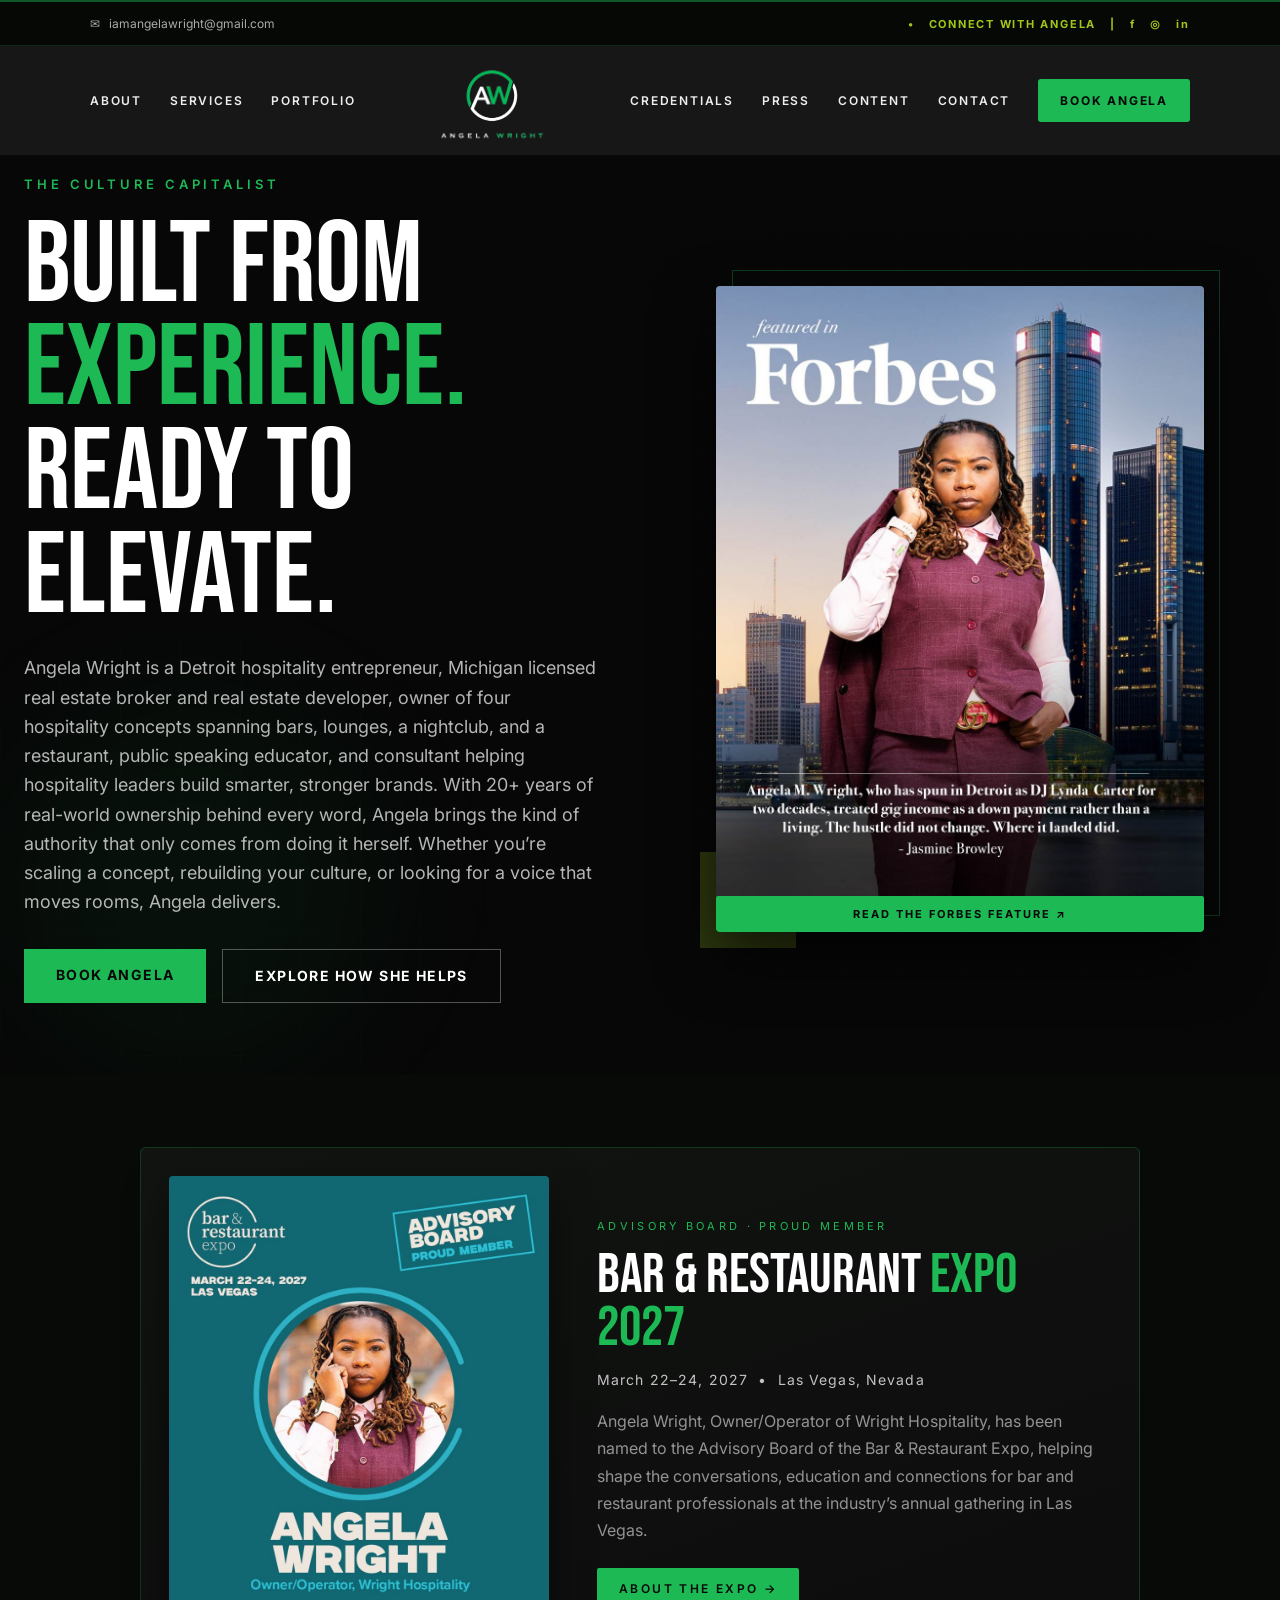
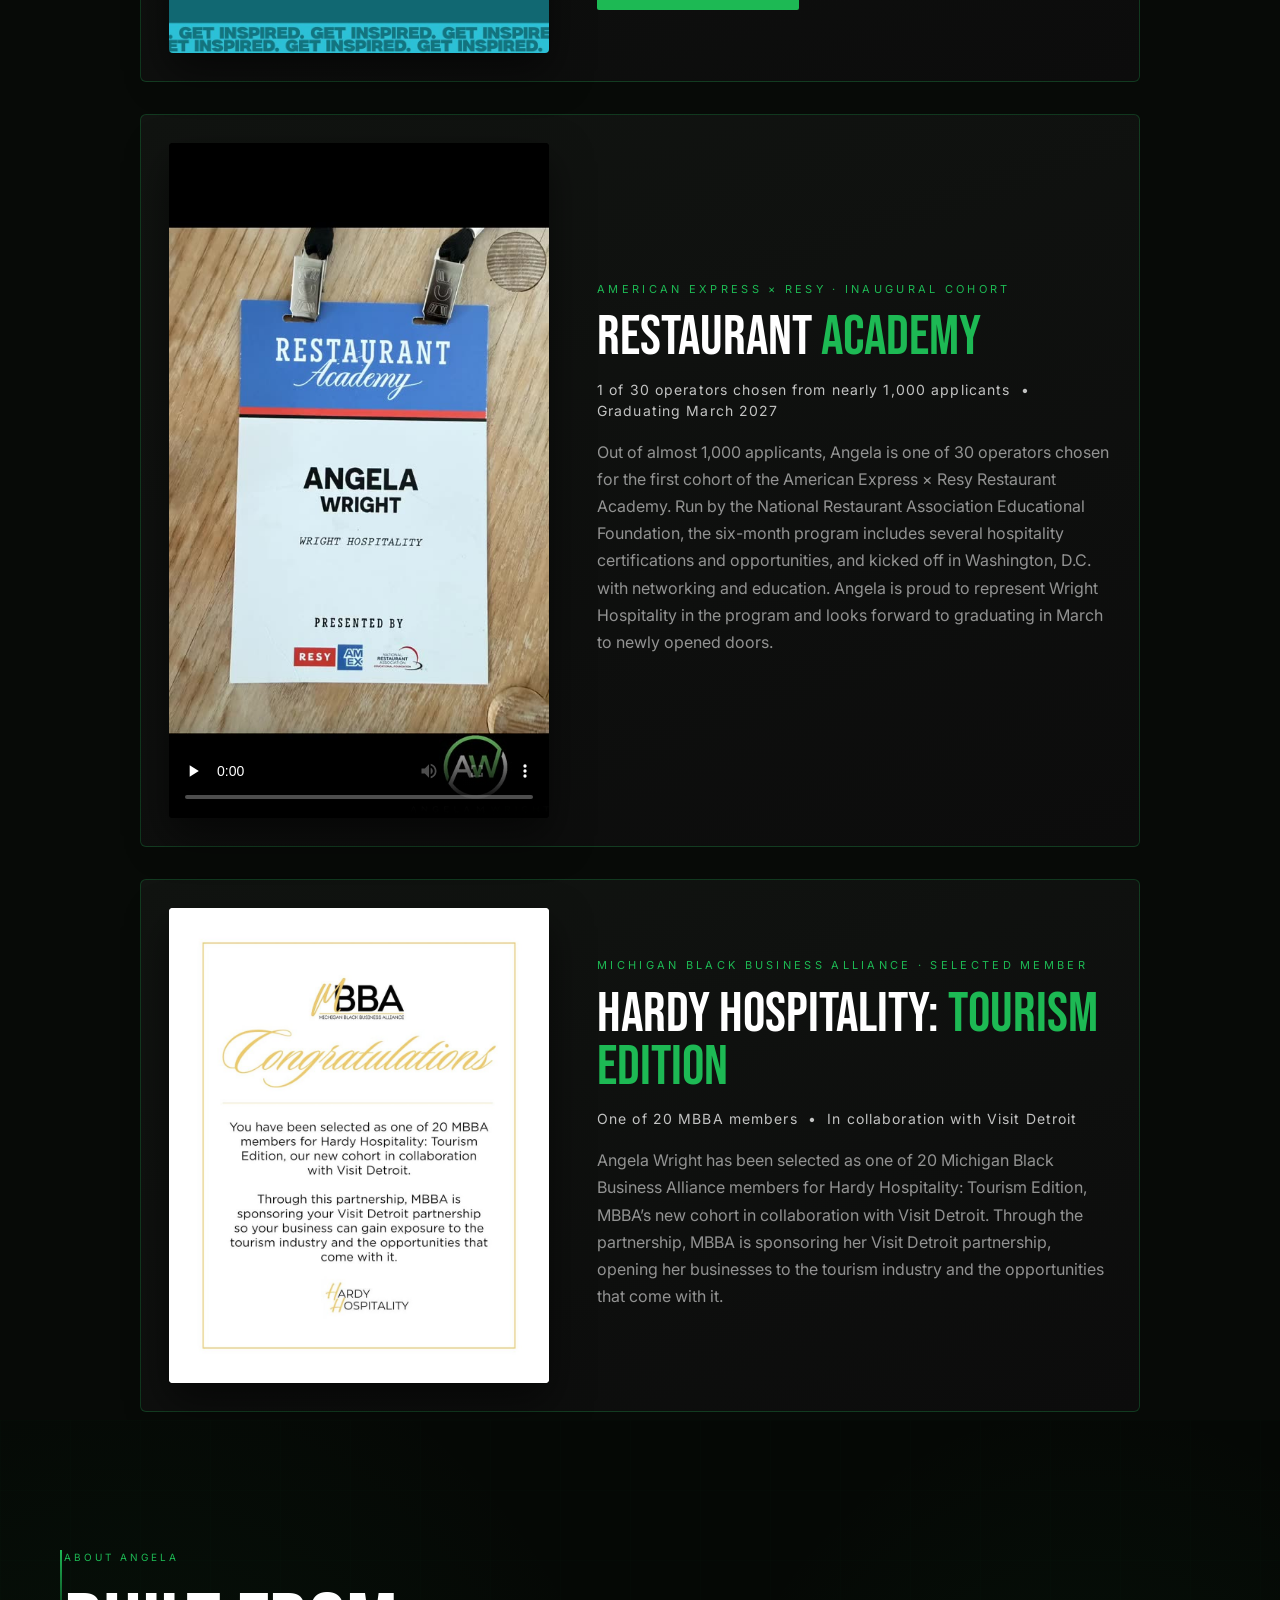
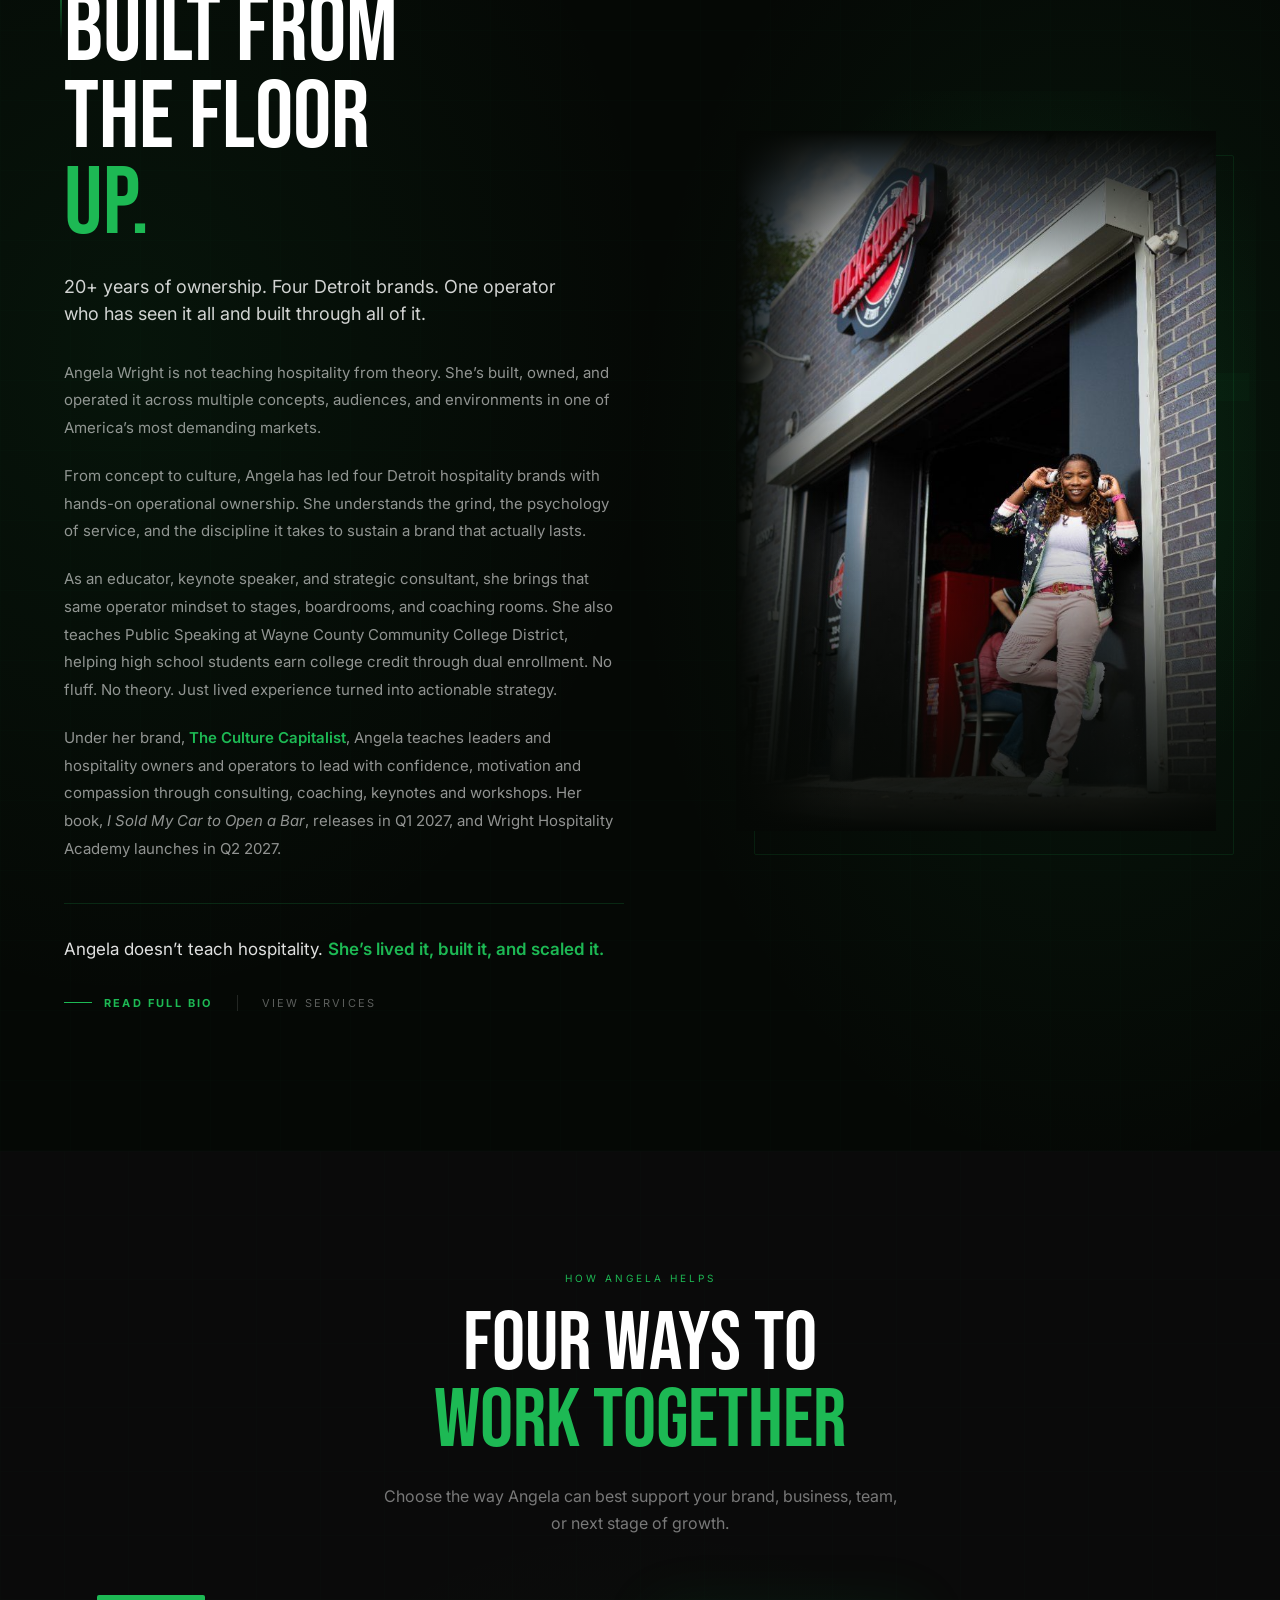
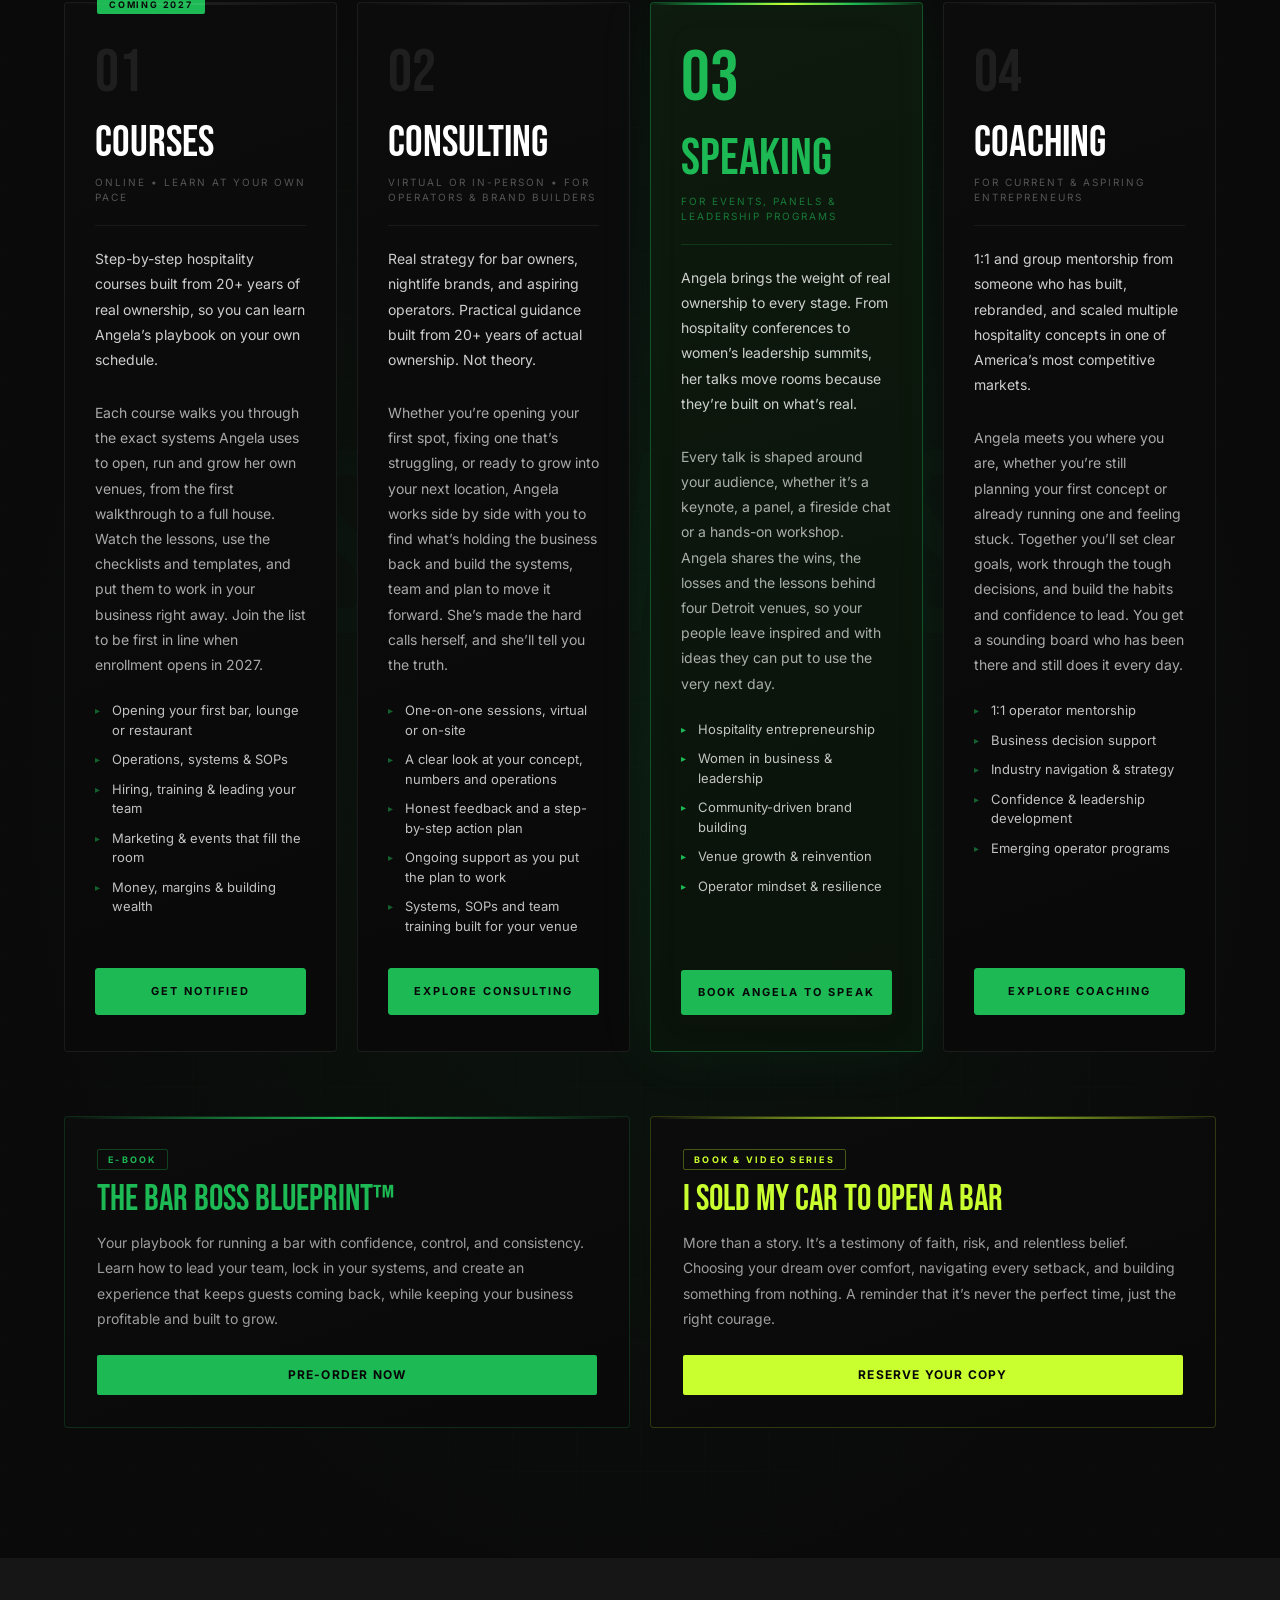
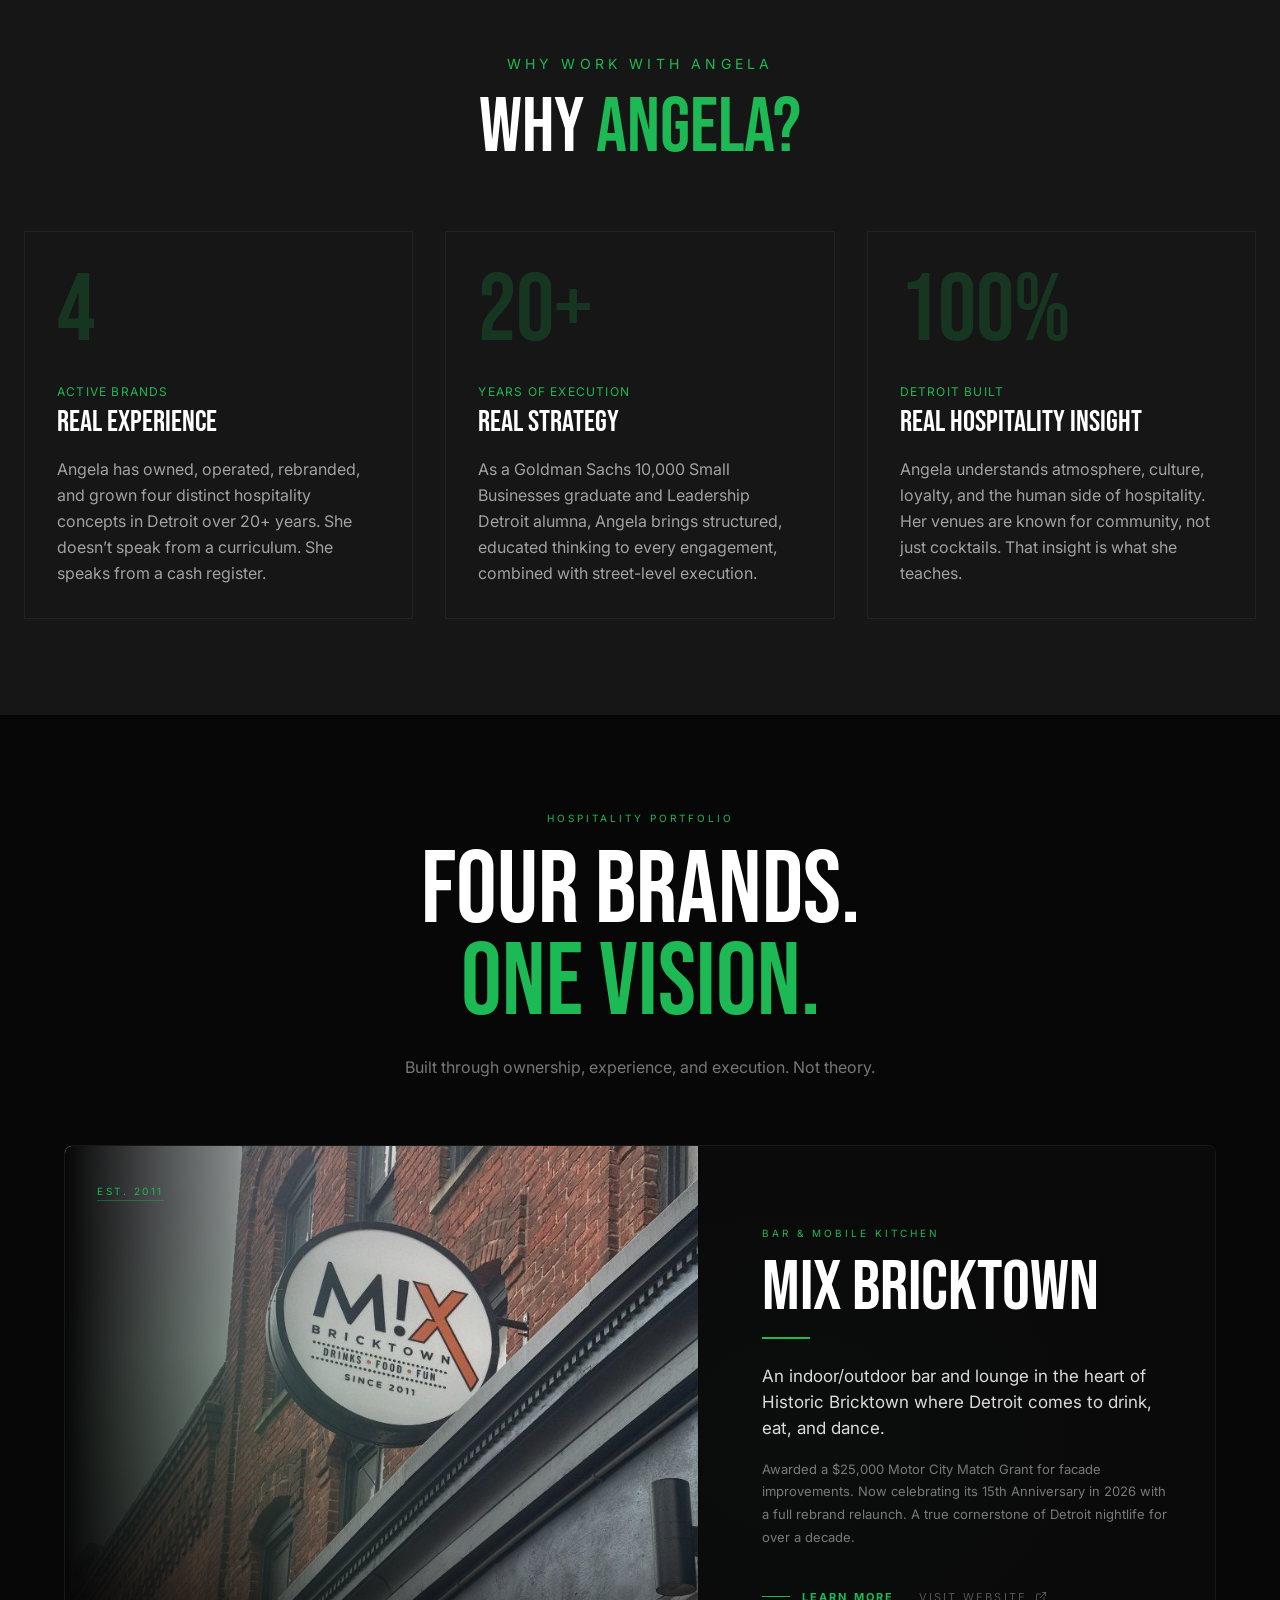
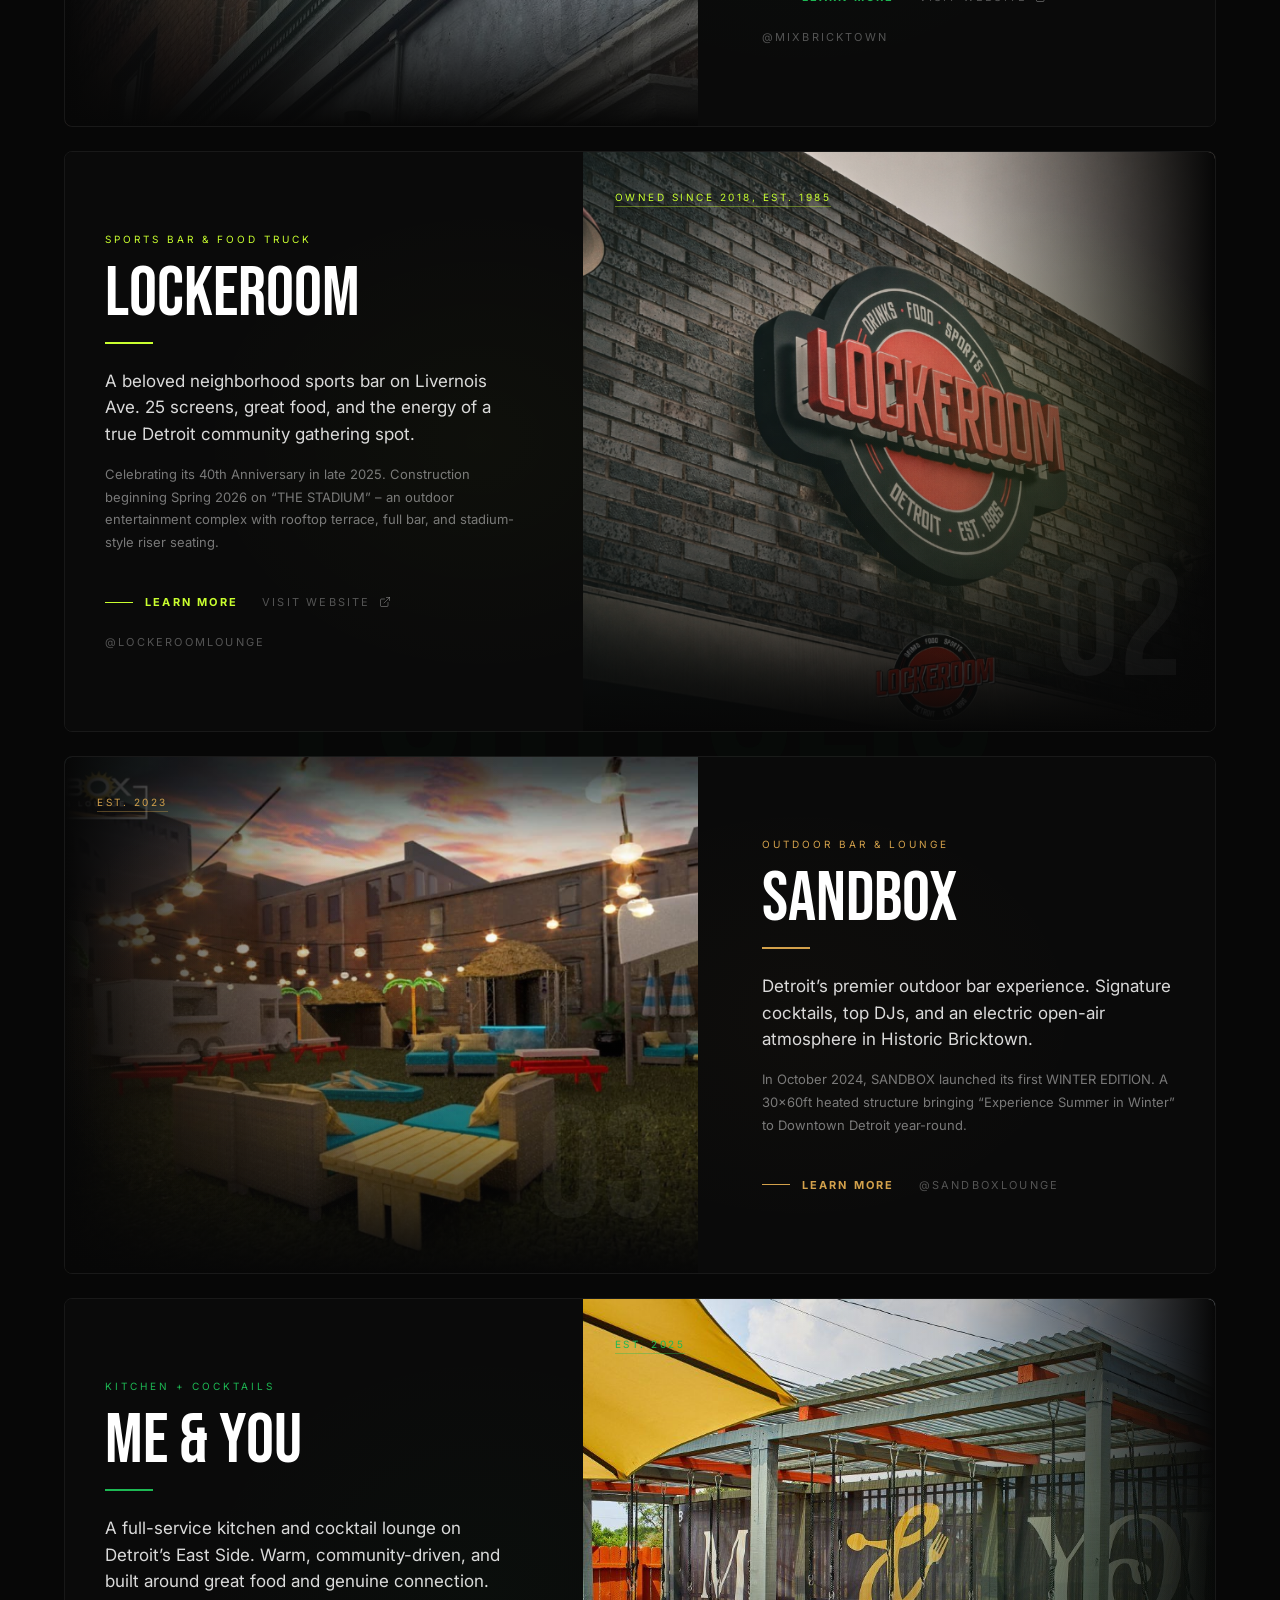
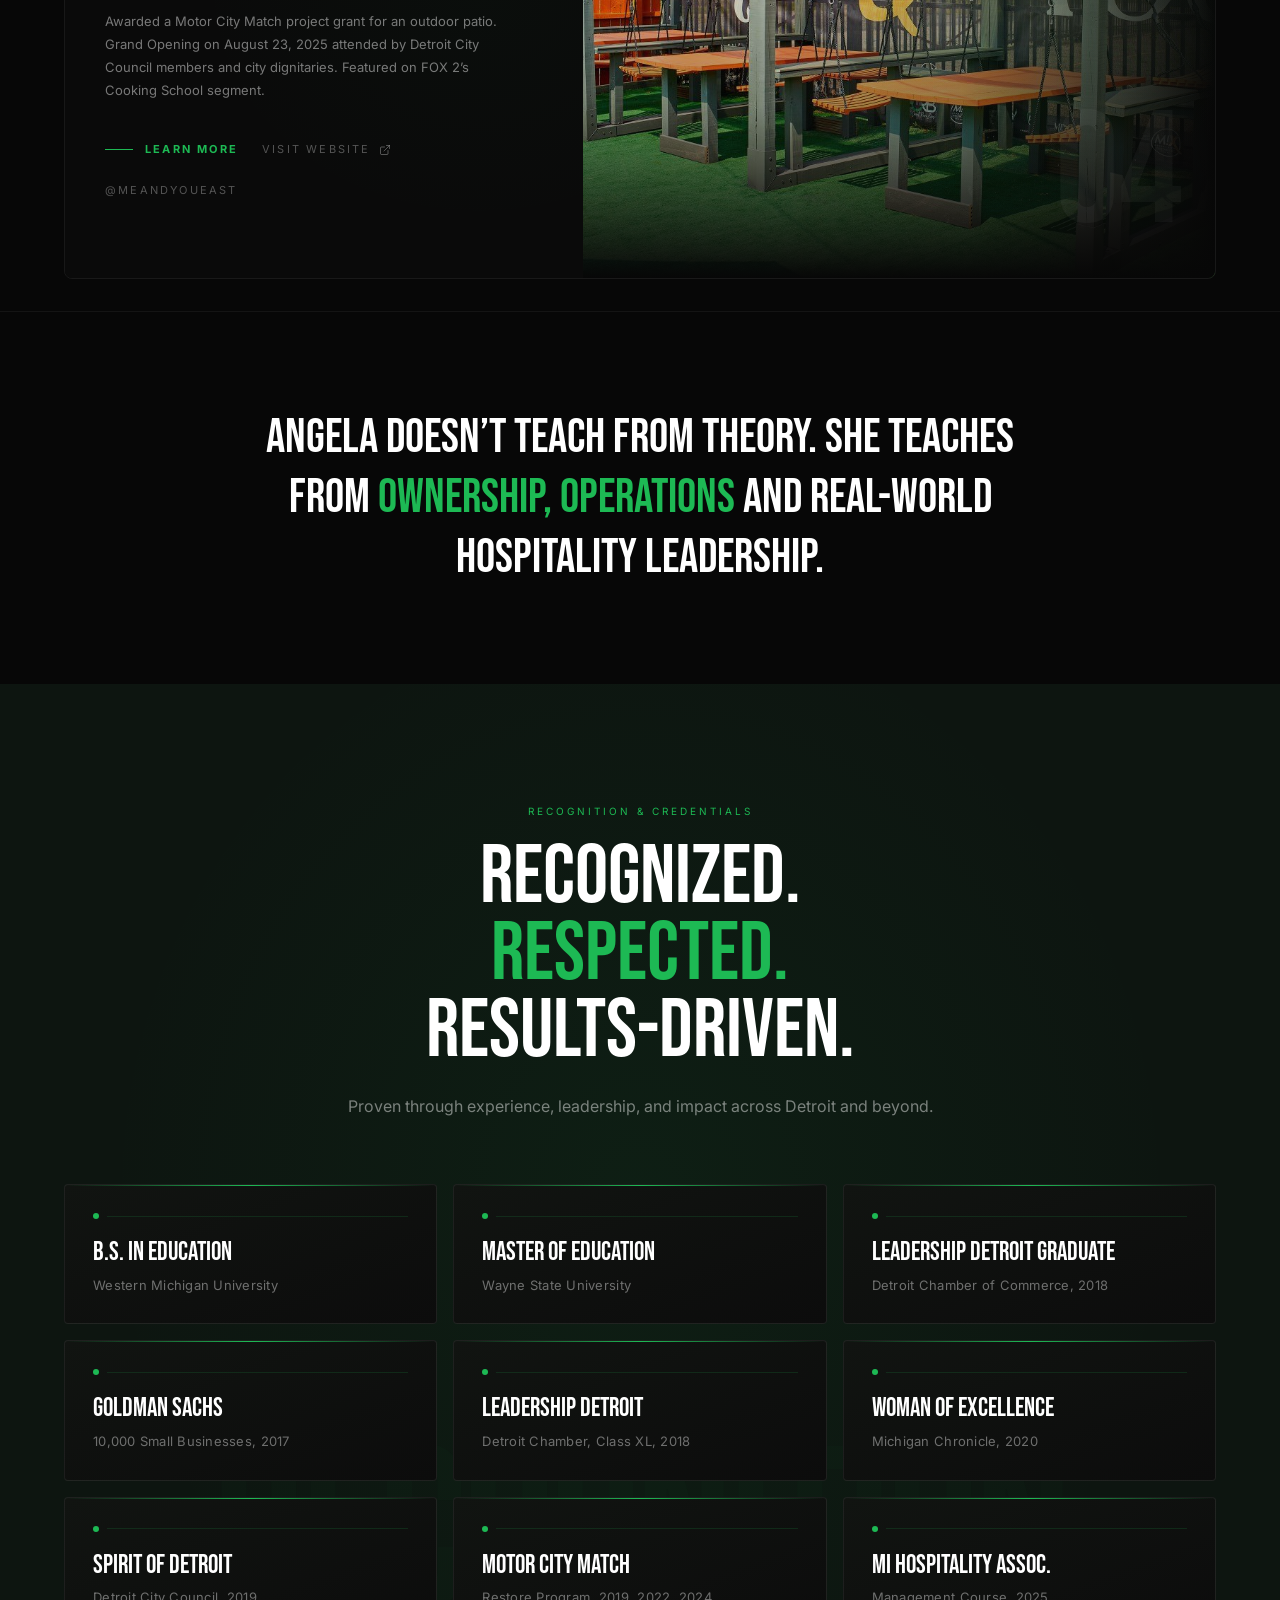
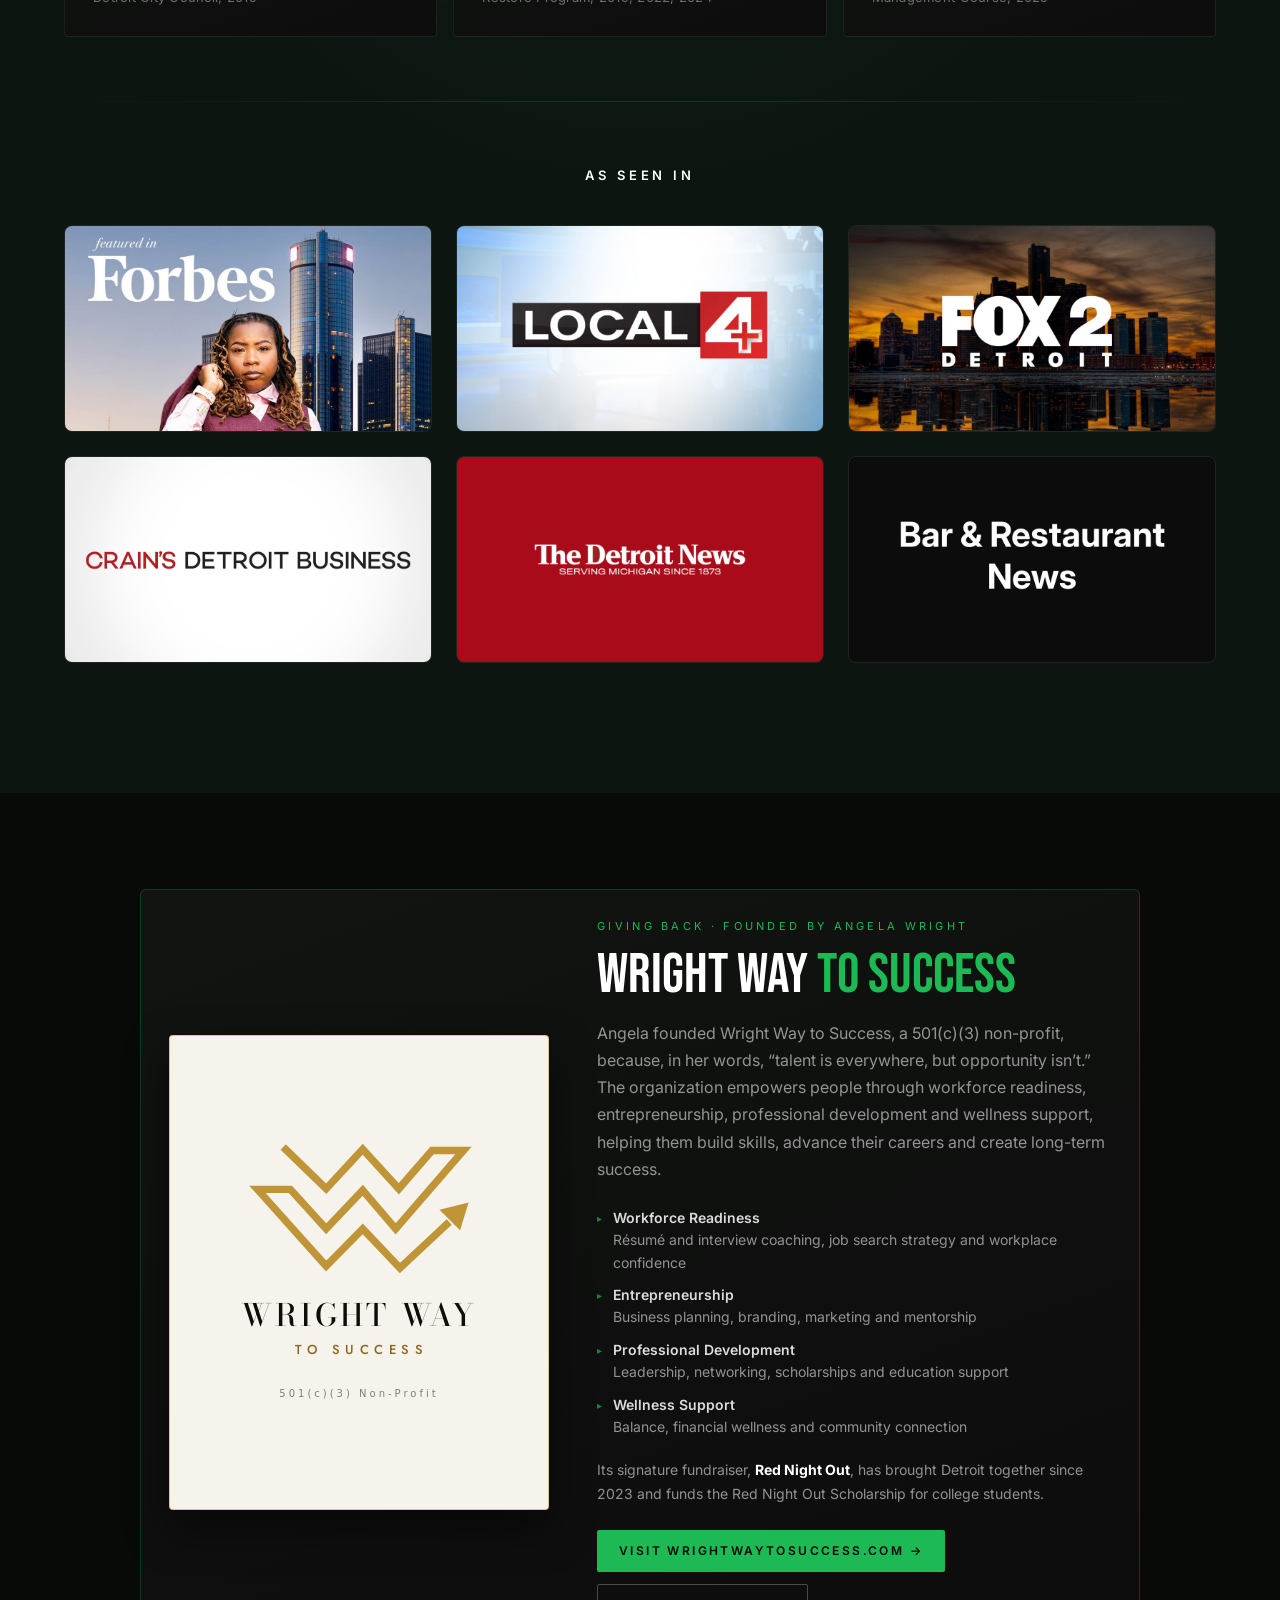
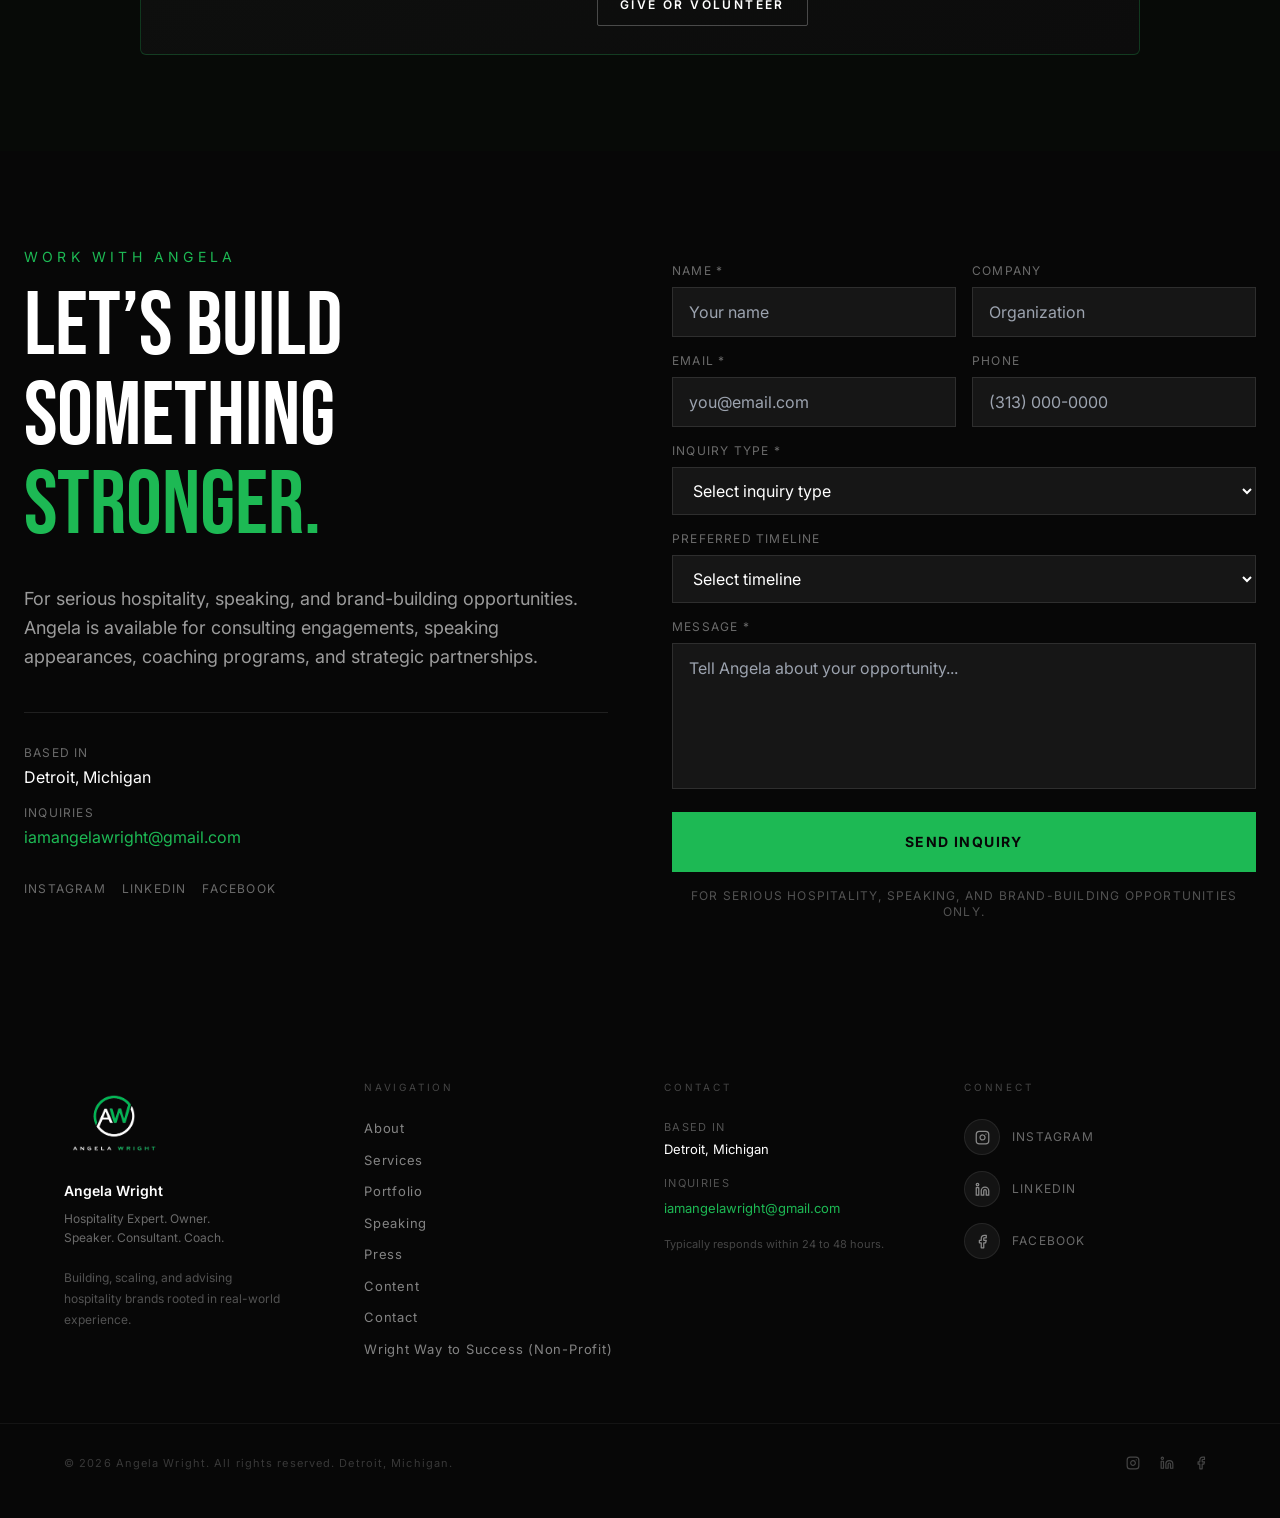
==== commit b9beee68: "Add real estate developer to bio and link DJ Lynda Carter to djlyndacarter.com Co-Authored-By: Claud" ====
--- a/index.html
+++ b/index.html
@@ -21,7 +21,7 @@
 <body class="home">
 <div class="aw-topbar"><a href="mailto:iamangelawright@gmail.com">✉ &nbsp; iamangelawright@gmail.com</a><strong>• &nbsp; CONNECT WITH ANGELA &nbsp; | &nbsp; <a href="https://www.facebook.com/iamangelawright1/">f</a> &nbsp; <a href="https://instagram.com/iamangelawright">◎</a> &nbsp; <a href="https://linkedin.com/in/angela-wright-9540b5294">in</a></strong></div><nav class="aw-nav" id="aw-nav" style="--aw-logo-width:125px"><div class="aw-nav-left"><a href="#about">ABOUT</a><a href="#services">SERVICES</a><a href="#portfolio">PORTFOLIO</a></div><a href="#hero" aria-label="Angela Wright home"><img src="/assets/images/3baacd933_AngelaWright_logo_transparent.png" alt="Angela Wright"></a><button class="aw-mobile-toggle" aria-label="Open navigation" type="button" onclick="document.getElementById('aw-nav').classList.toggle('aw-open')">☰</button><div class="aw-nav-right"><a href="#recognition">CREDENTIALS</a><a href="/press">PRESS</a><a href="/content">CONTENT</a><a href="#contact">CONTACT</a><a href="https://calendar.app.google/bNt4V9HfeRj3hD4s8" target="_blank" rel="noopener" class="aw-book">BOOK ANGELA</a></div></nav><main id="aw-page">
 
-<section class="relative min-h-screen bg-rich-black overflow-hidden flex flex-col active" id="hero"><div class="absolute inset-0"><div class="absolute top-0 right-0 w-1/2 h-full bg-gradient-to-l from-angela-green/8 to-transparent"></div><div class="absolute bottom-0 left-0 w-96 h-96 rounded-full bg-angela-green/5 blur-3xl"></div><div class="absolute top-1/3 right-1/4 w-64 h-64 rounded-full bg-neon-lime/3 blur-3xl"></div><div class="absolute inset-0 opacity-5" style="background-image: linear-gradient(rgba(29, 185, 84, 0.3) 1px, transparent 1px), linear-gradient(90deg, rgba(29, 185, 84, 0.3) 1px, transparent 1px); background-size: 60px 60px;"></div></div><div class="flex-1 flex items-center relative z-10 pt-40 pb-8"><div class="max-w-7xl mx-auto px-6 w-full"><div class="grid lg:grid-cols-2 gap-12 items-center min-h-[calc(100vh-180px)]"><div class="order-2 lg:order-1"><p class="font-body uppercase mb-5" style="font-size: 13px; color: rgb(29, 185, 84); letter-spacing: 0.3em; font-weight: 600;">The Culture Capitalist</p><h1 class="font-display text-white leading-none mb-6" style="font-size: clamp(56px, 9vw, 130px); line-height: 0.9; opacity: 1; transform: none;">BUILT FROM<br><span class="text-angela-green">EXPERIENCE.</span><br>READY TO<br>ELEVATE.</h1><p class="font-body text-white/70 text-lg leading-relaxed mb-8 max-w-xl">Angela Wright is a Detroit hospitality entrepreneur, owner of four hospitality concepts spanning bars, lounges, a nightclub, and a restaurant, public speaking educator, and consultant helping hospitality leaders build smarter, stronger brands. With 20+ years of real-world ownership behind every word, Angela brings the kind of authority that only comes from doing it herself. Whether you’re scaling a concept, rebuilding your culture, or looking for a voice that moves rooms, Angela delivers.</p><div class="flex flex-wrap gap-4 mb-10"><a class="bg-angela-green text-rich-black font-body font-bold text-sm uppercase tracking-widest px-8 py-4 hover:bg-neon-lime transition-all duration-200 hover:scale-105" href="https://calendar.app.google/bNt4V9HfeRj3hD4s8" target="_blank" rel="noopener">Book Angela</a><a class="border border-white/30 text-white font-body font-bold text-sm uppercase tracking-widest px-8 py-4 hover:border-angela-green hover:text-angela-green transition-all duration-200 inline-block" href="#contact">Explore How She Helps</a></div></div><div class="order-1 lg:order-2 relative"><div class="aw-hero-forbes-wrap relative mx-auto"><div class="absolute -top-4 -right-4 w-full h-full border border-angela-green/30"></div><div class="absolute -bottom-4 -left-4 w-24 h-24 bg-neon-lime/20"></div><a class="aw-hero-forbes relative overflow-hidden" style="z-index: 10;" href="https://www.forbes.com/sites/jasminebrowley/2026/09/21/millennials-built-the-side-hustle-almost-none-of-them-own-it/" target="_blank" rel="noopener" aria-label="Read the Forbes feature on Angela Wright"><img decoding="async" fetchpriority="high" alt="Featured in Forbes: Angela M. Wright, who has spun in Detroit as DJ Lynda Carter for two decades, treated gig income as a down payment rather than a living. The hustle did not change. Where it landed did. Jasmine Browley" width="1000" height="1250" src="/assets/images/forbes-featured-angela-wright.jpg"><span class="aw-hero-forbes-cta font-body uppercase">Read the Forbes feature &#8599;</span></a></div></div></div></div></div></section>
+<section class="relative min-h-screen bg-rich-black overflow-hidden flex flex-col active" id="hero"><div class="absolute inset-0"><div class="absolute top-0 right-0 w-1/2 h-full bg-gradient-to-l from-angela-green/8 to-transparent"></div><div class="absolute bottom-0 left-0 w-96 h-96 rounded-full bg-angela-green/5 blur-3xl"></div><div class="absolute top-1/3 right-1/4 w-64 h-64 rounded-full bg-neon-lime/3 blur-3xl"></div><div class="absolute inset-0 opacity-5" style="background-image: linear-gradient(rgba(29, 185, 84, 0.3) 1px, transparent 1px), linear-gradient(90deg, rgba(29, 185, 84, 0.3) 1px, transparent 1px); background-size: 60px 60px;"></div></div><div class="flex-1 flex items-center relative z-10 pt-40 pb-8"><div class="max-w-7xl mx-auto px-6 w-full"><div class="grid lg:grid-cols-2 gap-12 items-center min-h-[calc(100vh-180px)]"><div class="order-2 lg:order-1"><p class="font-body uppercase mb-5" style="font-size: 13px; color: rgb(29, 185, 84); letter-spacing: 0.3em; font-weight: 600;">The Culture Capitalist</p><h1 class="font-display text-white leading-none mb-6" style="font-size: clamp(56px, 9vw, 130px); line-height: 0.9; opacity: 1; transform: none;">BUILT FROM<br><span class="text-angela-green">EXPERIENCE.</span><br>READY TO<br>ELEVATE.</h1><p class="font-body text-white/70 text-lg leading-relaxed mb-8 max-w-xl">Angela Wright is a Detroit hospitality entrepreneur, Michigan licensed real estate broker and real estate developer, owner of four hospitality concepts spanning bars, lounges, a nightclub, and a restaurant, public speaking educator, and consultant helping hospitality leaders build smarter, stronger brands. With 20+ years of real-world ownership behind every word, Angela brings the kind of authority that only comes from doing it herself. Whether you’re scaling a concept, rebuilding your culture, or looking for a voice that moves rooms, Angela delivers.</p><div class="flex flex-wrap gap-4 mb-10"><a class="bg-angela-green text-rich-black font-body font-bold text-sm uppercase tracking-widest px-8 py-4 hover:bg-neon-lime transition-all duration-200 hover:scale-105" href="https://calendar.app.google/bNt4V9HfeRj3hD4s8" target="_blank" rel="noopener">Book Angela</a><a class="border border-white/30 text-white font-body font-bold text-sm uppercase tracking-widest px-8 py-4 hover:border-angela-green hover:text-angela-green transition-all duration-200 inline-block" href="#contact">Explore How She Helps</a></div></div><div class="order-1 lg:order-2 relative"><div class="aw-hero-forbes-wrap relative mx-auto"><div class="absolute -top-4 -right-4 w-full h-full border border-angela-green/30"></div><div class="absolute -bottom-4 -left-4 w-24 h-24 bg-neon-lime/20"></div><a class="aw-hero-forbes relative overflow-hidden" style="z-index: 10;" href="https://www.forbes.com/sites/jasminebrowley/2026/09/21/millennials-built-the-side-hustle-almost-none-of-them-own-it/" target="_blank" rel="noopener" aria-label="Read the Forbes feature on Angela Wright"><img decoding="async" fetchpriority="high" alt="Featured in Forbes: Angela M. Wright, who has spun in Detroit as DJ Lynda Carter for two decades, treated gig income as a down payment rather than a living. The hustle did not change. Where it landed did. Jasmine Browley" width="1000" height="1250" src="/assets/images/forbes-featured-angela-wright.jpg"><span class="aw-hero-forbes-cta font-body uppercase">Read the Forbes feature &#8599;</span></a></div></div></div></div></div></section>
 
 
 
@@ -64,13 +64,13 @@
 
 While in College at WMU, Angela became a member of Delta Sigma Theta Sorority, Inc. holding leadership positions such as Parliamentarian, Communications Chair. She is a 25 Year Awardee with a current, active membership.</p></section><section class="aw-bio-part"><h3>Entrepreneurial Journey</h3><p>After education, Angela decided to pursue a career in Entrepreneurship. She acquired a real estate broker's license and invested in Detroit Properties, before entering the hospitality industry. She is now the Sole Owner of Four Bar/Lounge Brands in Detroit: MIX Bricktown &amp; Mobile Kitchen in the Historic Bricktown District of Downtown Detroit since 2011; The Iconic LOCKEROOM Sports Lounge &amp; Food Truck on Livernois in the University District since 2018; SANDBOX Outdoor Bar &amp; Lounge which opened in Spring 2023 adjacent to MIX Bricktown; and ME &amp; YOU Kitchen + Cocktails, a charming, full-service food and beverage destination on Detroit's East Side.
 
-She is also a Michigan Licensed Real Estate Broker and the Sole owner of The Wright House, a real estate holding company.</p></section><section class="aw-bio-part"><h3>Community Impact &amp; Philosophy</h3><p>Angela believes that part of her calling in life is to create opportunities for the community to connect and enjoy themselves while building bonds and memories to last a lifetime. Her passion affords the ability to support the livelihood of others, employ people and help the emerging Detroit economy to thrive.
+She is also a Michigan Licensed Real Estate Broker, a Real Estate Developer, and the Sole owner of The Wright House, a real estate holding company.</p></section><section class="aw-bio-part"><h3>Community Impact &amp; Philosophy</h3><p>Angela believes that part of her calling in life is to create opportunities for the community to connect and enjoy themselves while building bonds and memories to last a lifetime. Her passion affords the ability to support the livelihood of others, employ people and help the emerging Detroit economy to thrive.
 
 Her community service includes donating her time as Board Membership of Project Dream, Inc &amp; Virtual Dialysis Support Center (VDSC). She also helps the homeless in the area of her businesses, donates 10% of sales to non-profits that meet at her locations and rallies her staff to join together to adopt families during the holidays providing food and gifts for those in need.</p></section><section class="aw-bio-part"><h3>Awards &amp; Recognition</h3><p>During her career as an entrepreneur she has completed the Goldman Sachs 10,000 Small Business Program and the Detroit Chamber of Commerce Leadership Detroit Class XL. She has been awarded multiple times by the City of Detroit including the "Spirit of Detroit" Award as well as receiving the "Woman of Excellence" Award by the Michigan Chronicle.
 
-Additional honors include: Graduate of the Michigan Lodging and Hospitality Association Hospitality Management Course 2025, Detroit City Council Testimonial Resolution Recipient May 2019, Detroit City Council Award of Recognition October 2019, Michigan Chronicle Woman of Excellence 2020, Motor City Match Restore Program Recipient 2019, 2022, 2024, Featured on LOCAL 4's Tasty Tuesday Segment 2023 (LOCKEROOM), and Featured on FOX 2's "Cooking School" Segment 2025 (ME and YOU Kitchen + Cocktails).</p></section><section class="aw-bio-part"><h3>DJ Lynda Carter</h3><p>Since 2000, her primary hobby has been Disc Jockeying under the Alias DJ Lynda Carter. Over the years becoming a well-known performance and corporate DJ warming the stage for John Legend, Alicia Keys, Marsha Ambrosias, Erykah Badu &amp; more.
+Additional honors include: Graduate of the Michigan Lodging and Hospitality Association Hospitality Management Course 2025, Detroit City Council Testimonial Resolution Recipient May 2019, Detroit City Council Award of Recognition October 2019, Michigan Chronicle Woman of Excellence 2020, Motor City Match Restore Program Recipient 2019, 2022, 2024, Featured on LOCAL 4's Tasty Tuesday Segment 2023 (LOCKEROOM), and Featured on FOX 2's "Cooking School" Segment 2025 (ME and YOU Kitchen + Cocktails).</p></section><section class="aw-bio-part"><h3>DJ Lynda Carter</h3><p>Since 2000, her primary hobby has been Disc Jockeying under the Alias <a href="https://djlyndacarter.com" target="_blank" rel="noopener">DJ Lynda Carter</a>. Over the years becoming a well-known performance and corporate DJ warming the stage for John Legend, Alicia Keys, Marsha Ambrosias, Erykah Badu &amp; more.
 
-DJ Lynda Carter's past and current corporate clients include Toyota, Dub Magazine, Lord &amp; Taylor, National Football League, Veuve Clicquot, Girl Scouts of Southeastern Michigan, City Of Detroit, Detroit Police Department, Women of Stellantis, Eastern Market After Dark curated by Design Core Detroit, Delta Sigma Theta and many more!
+DJ Lynda Carter's past and current corporate clients include Toyota, Dub Magazine, Lord &amp; Taylor, National Football League, Veuve Clicquot, Girl Scouts of Southeastern Michigan, City Of Detroit, Detroit Police Department, Women of Stellantis, Eastern Market After Dark curated by Design Core Detroit, Delta Sigma Theta and many more! Book DJ Lynda Carter at <a href="https://djlyndacarter.com" target="_blank" rel="noopener">djlyndacarter.com</a>.
 
 During her spare time, she also enjoys traveling, cooking, working out, playing video games, watching documentaries and spending quality time with loved ones. She is 47 Years Old, Single with no children. Her Favorite Song: "As" by Stevie Wonder. Her Favorite Quote: "To Whom Much is Given, Much is Required"</p></section></div></article></div></div><iframe height="1" width="1" style="position: absolute; top: 0px; left: 0px; border: none; visibility: hidden;"></iframe>
 <script src="/assets/js/aw.js"></script>
--- a/assets/css/info.css
+++ b/assets/css/info.css
@@ -10,3 +10,4 @@
 .aw-bio-header{padding:30px 40px;background:#0b120c}.aw-bio-header>p:last-child{font-size:13px;color:#999;letter-spacing:1px}.aw-bio-modal blockquote{border-left:2px solid #1db954;margin:0 0 32px;padding:0 18px;font-size:18px;line-height:1.7;color:#eee}.aw-bio-part{border-top:1px solid #222;padding:24px 0}.aw-bio-part:first-of-type{border:0}.aw-bio-part h3{margin-bottom:12px}.aw-bio-part p{margin:0 0 15px}
 body.aw-info-open{overflow:hidden}
 @media(max-width:640px){.aw-info-overlay{padding:12px 8px}.aw-info-hero{height:260px}.aw-info-body{padding:26px 20px}.aw-info-overlay-title{left:20px}.aw-info-columns{grid-template-columns:1fr;gap:12px}.aw-info-gallery{grid-template-columns:repeat(2,minmax(0,1fr))}.aw-info-gallery img{height:125px}.aw-bio-header{padding:28px 22px}}
+.aw-bio-part a{color:#1DB954;text-decoration:underline;text-underline-offset:2px}
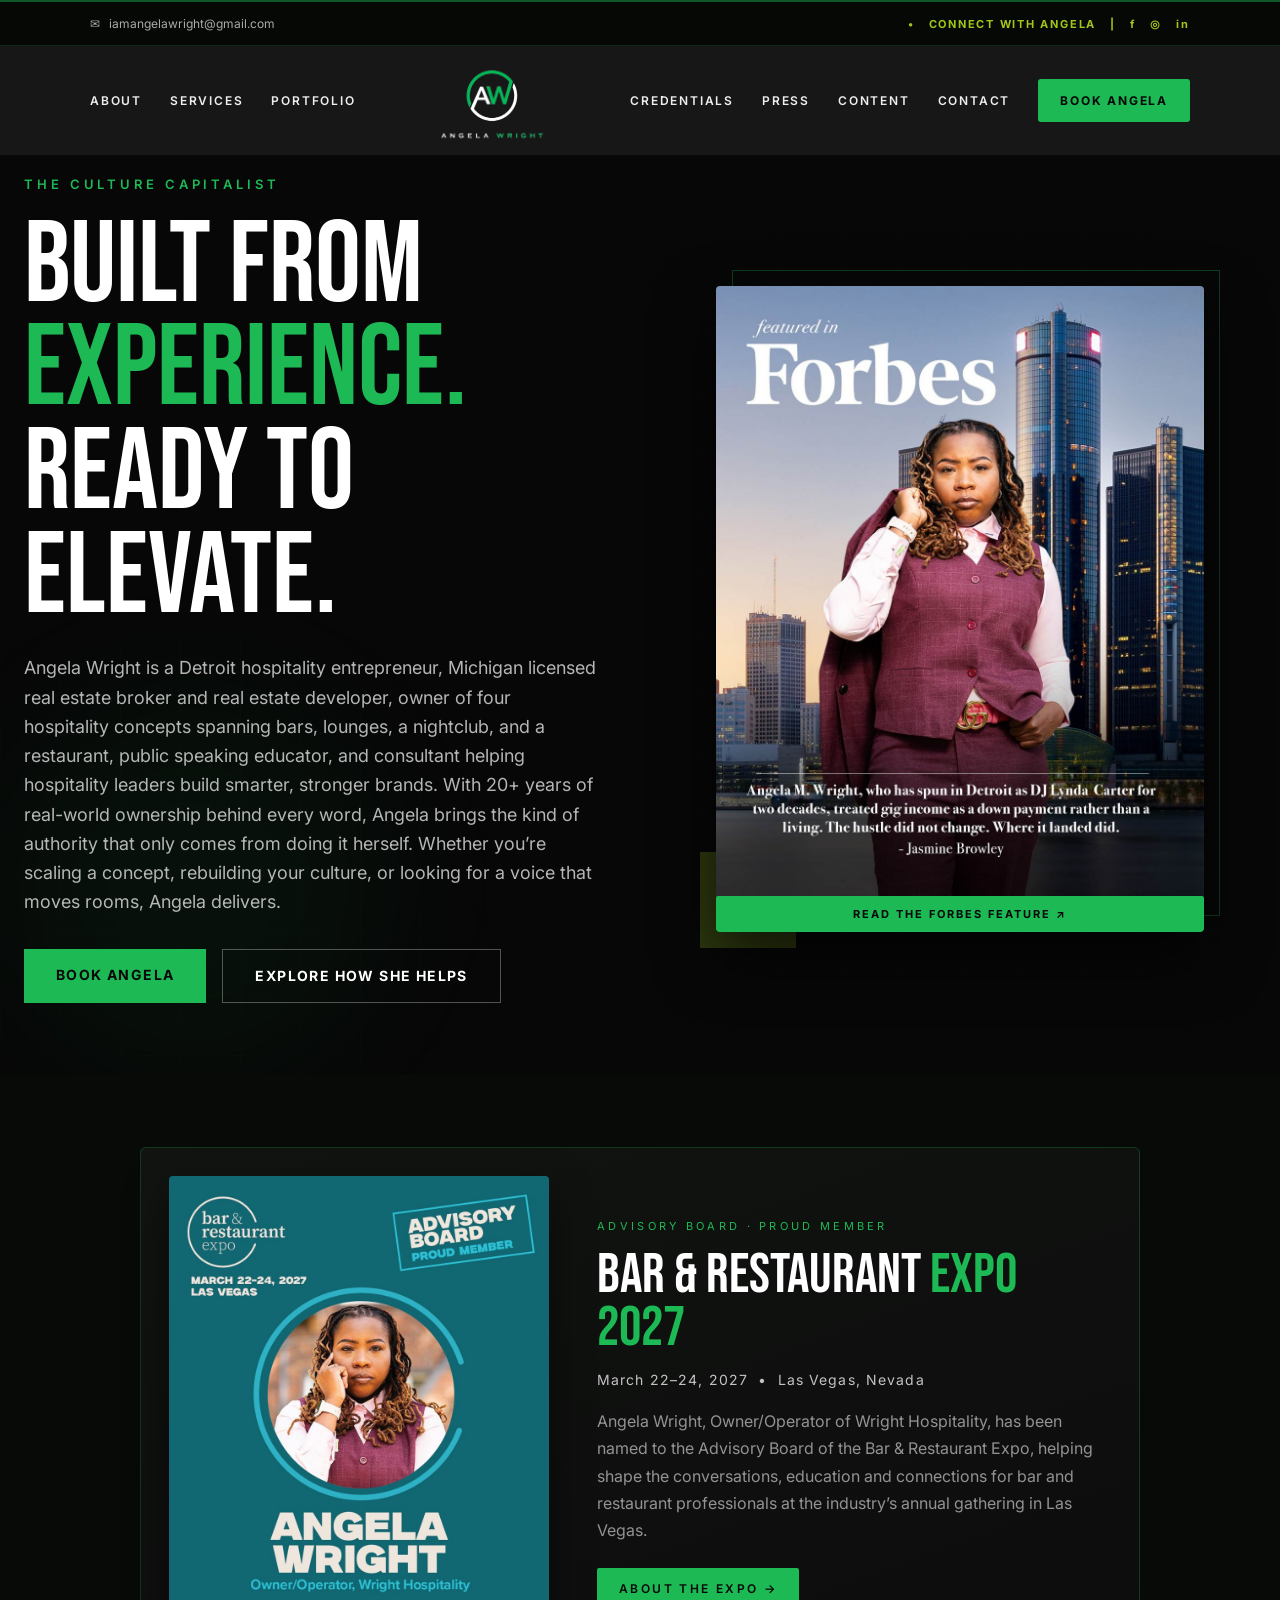
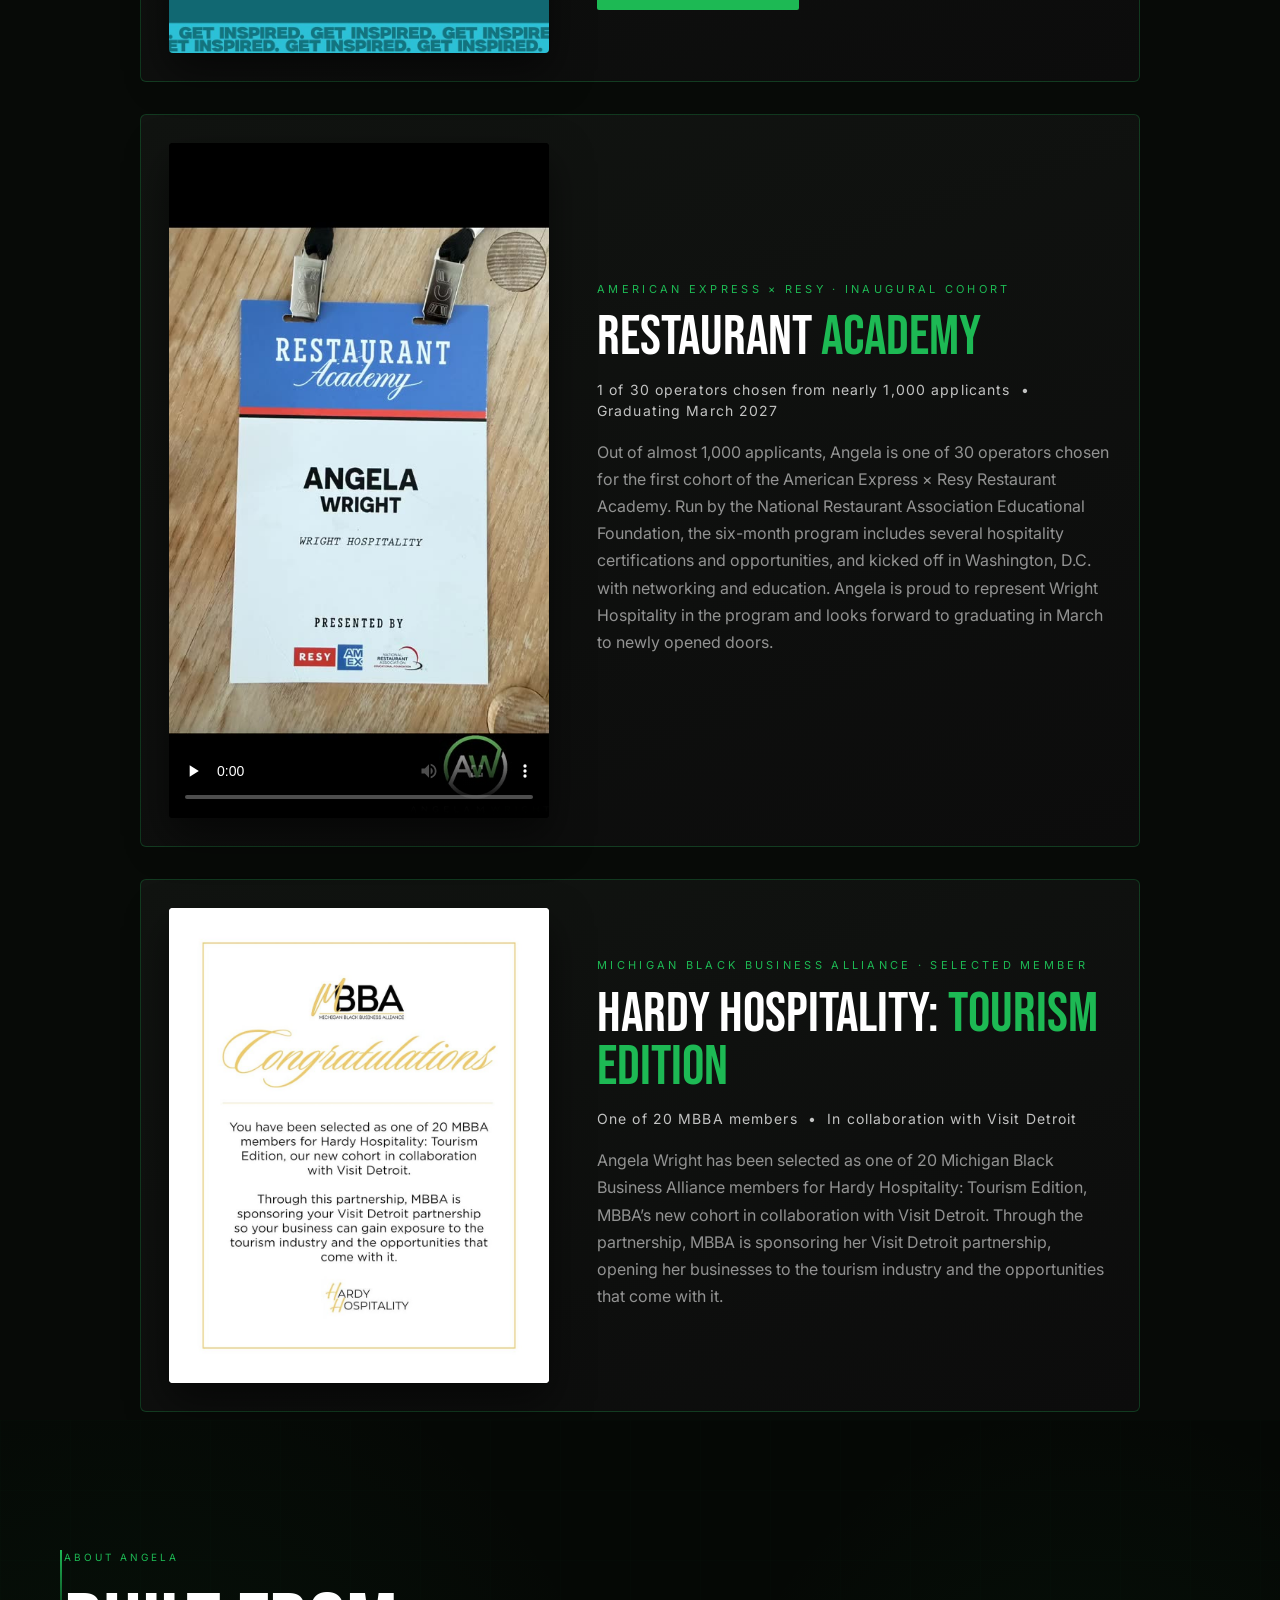
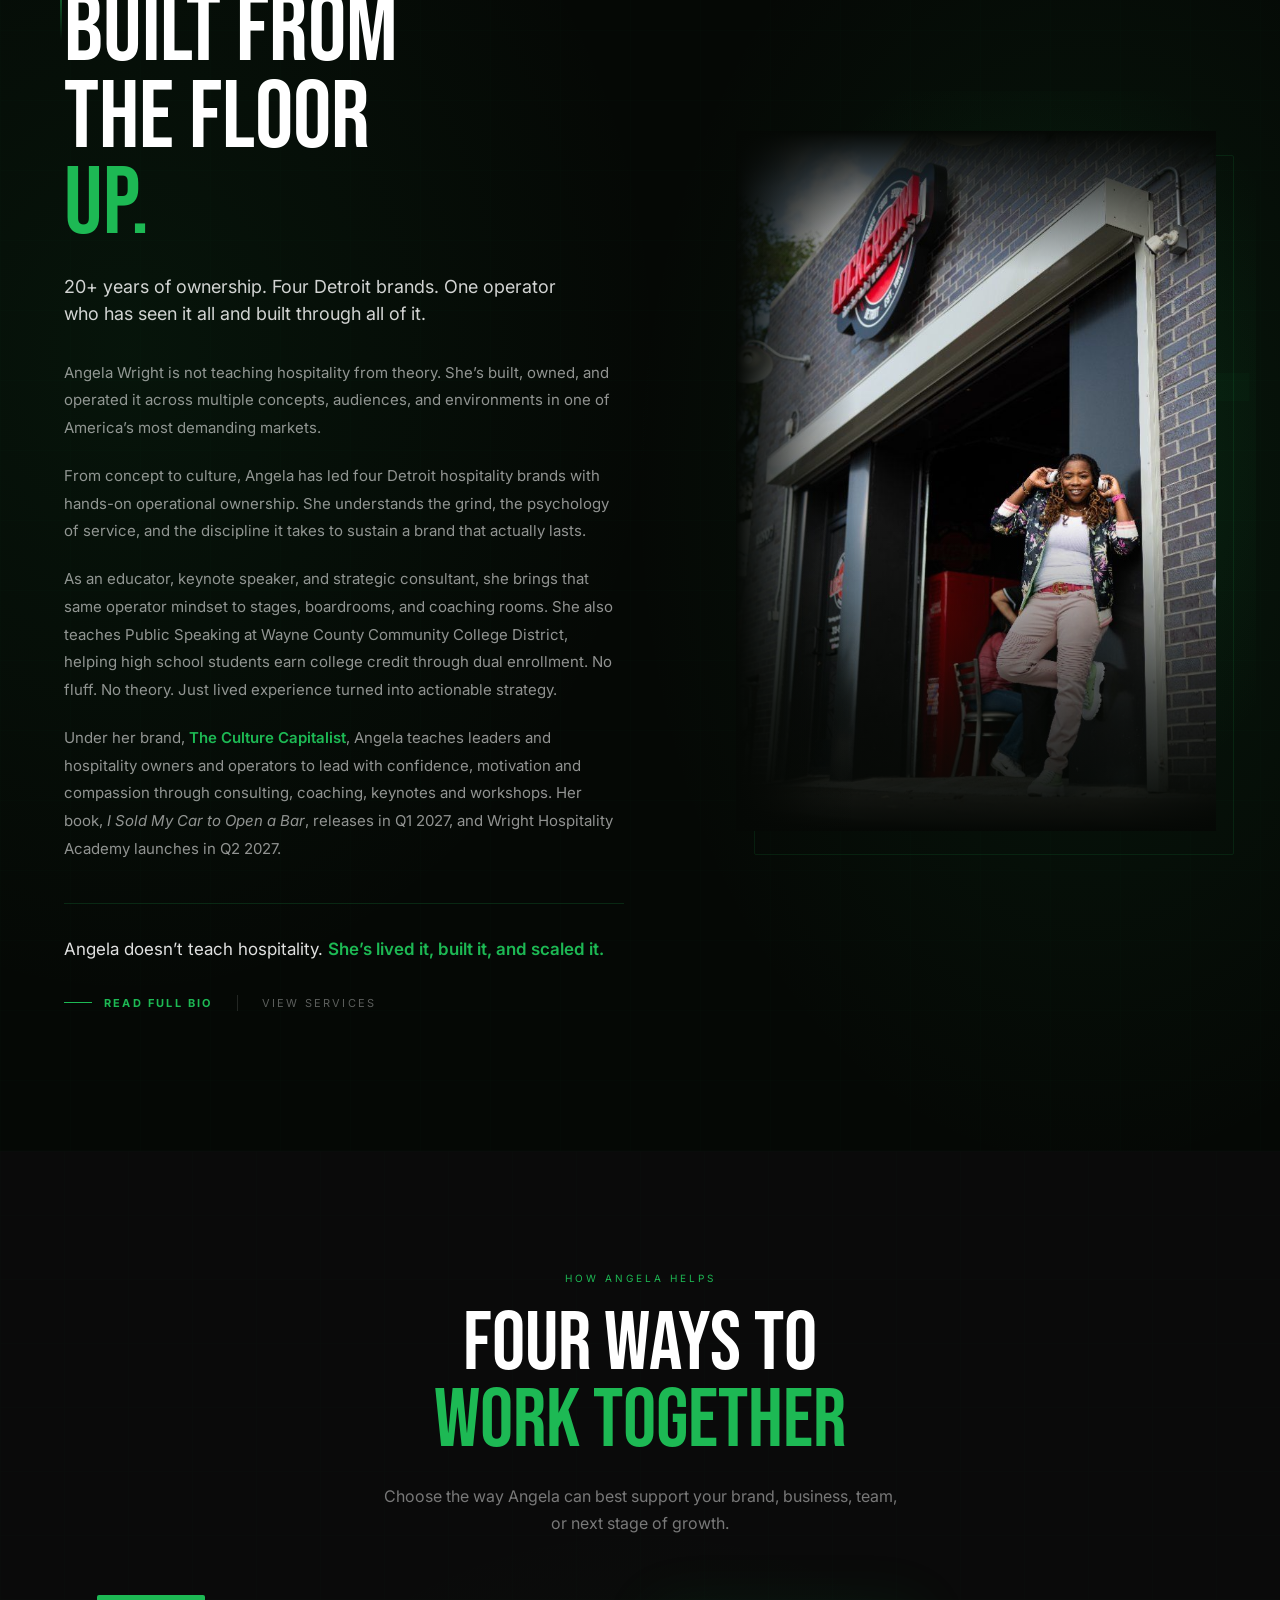
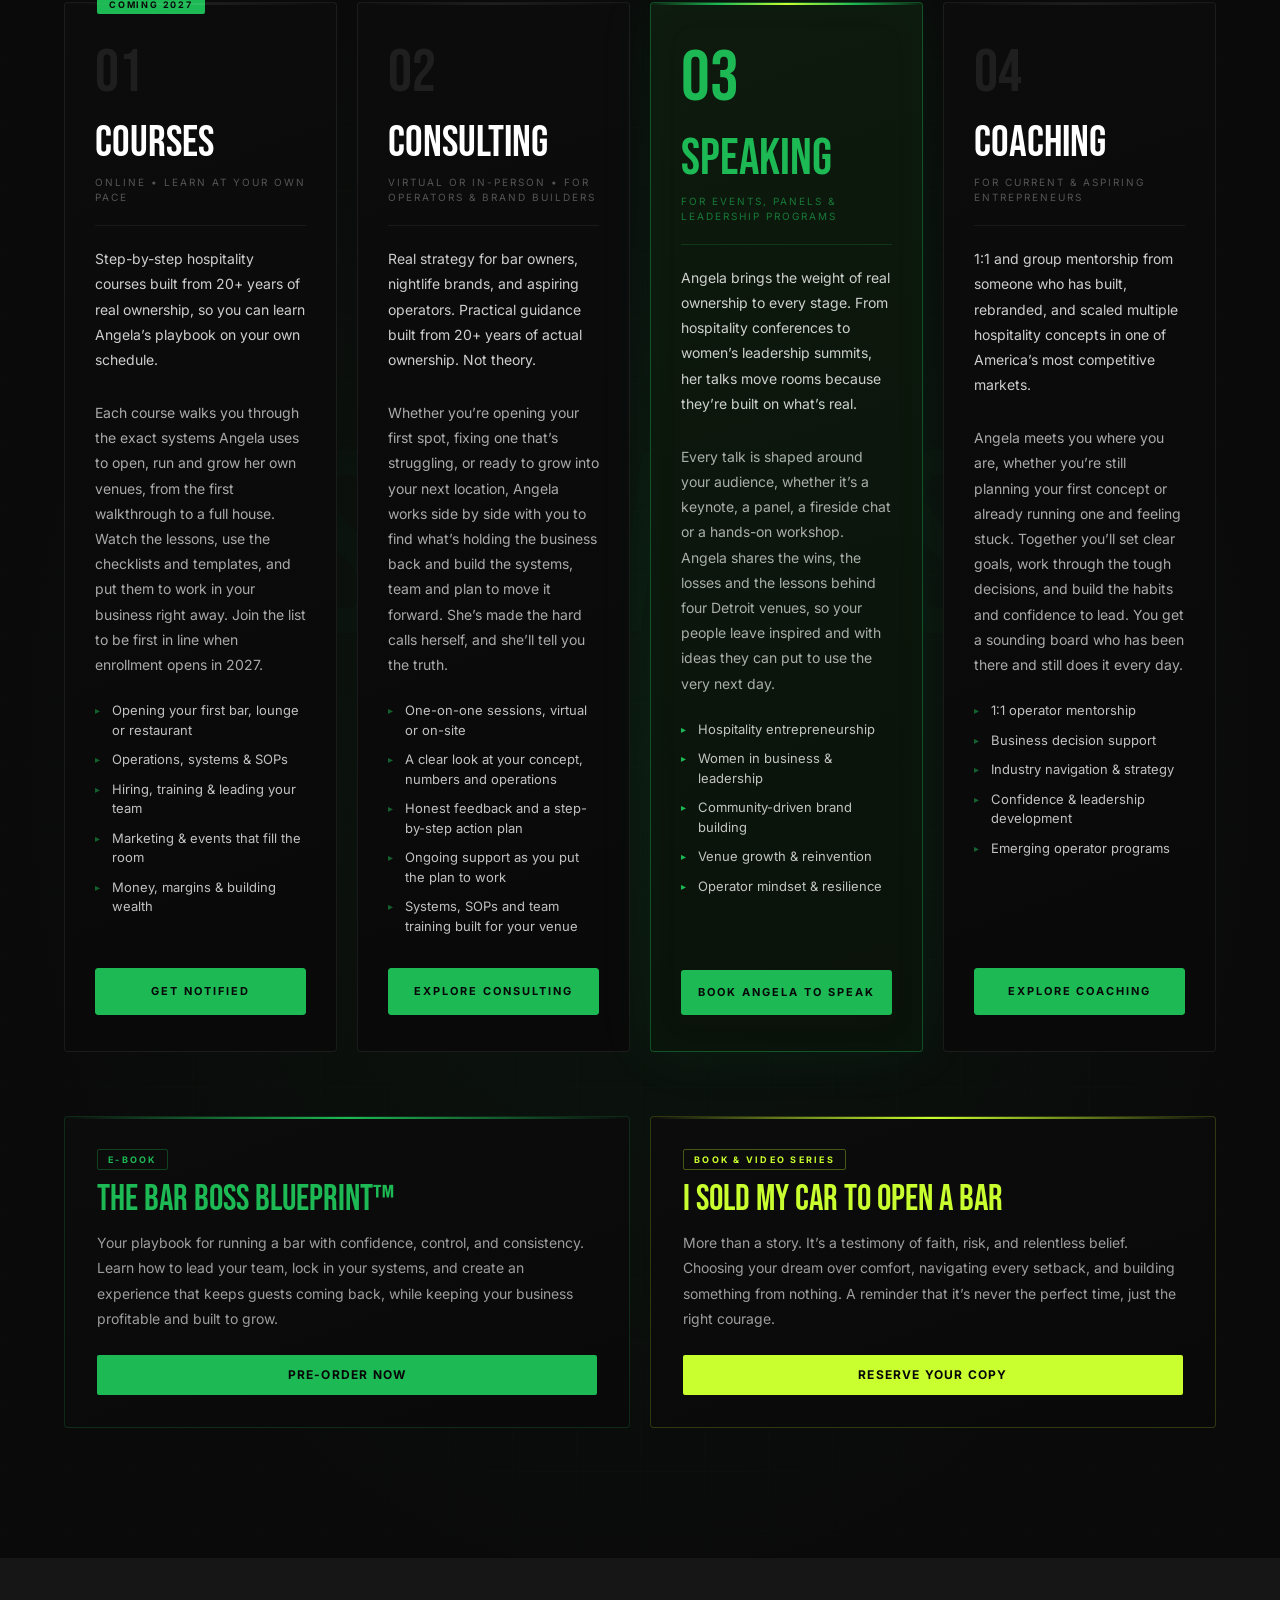
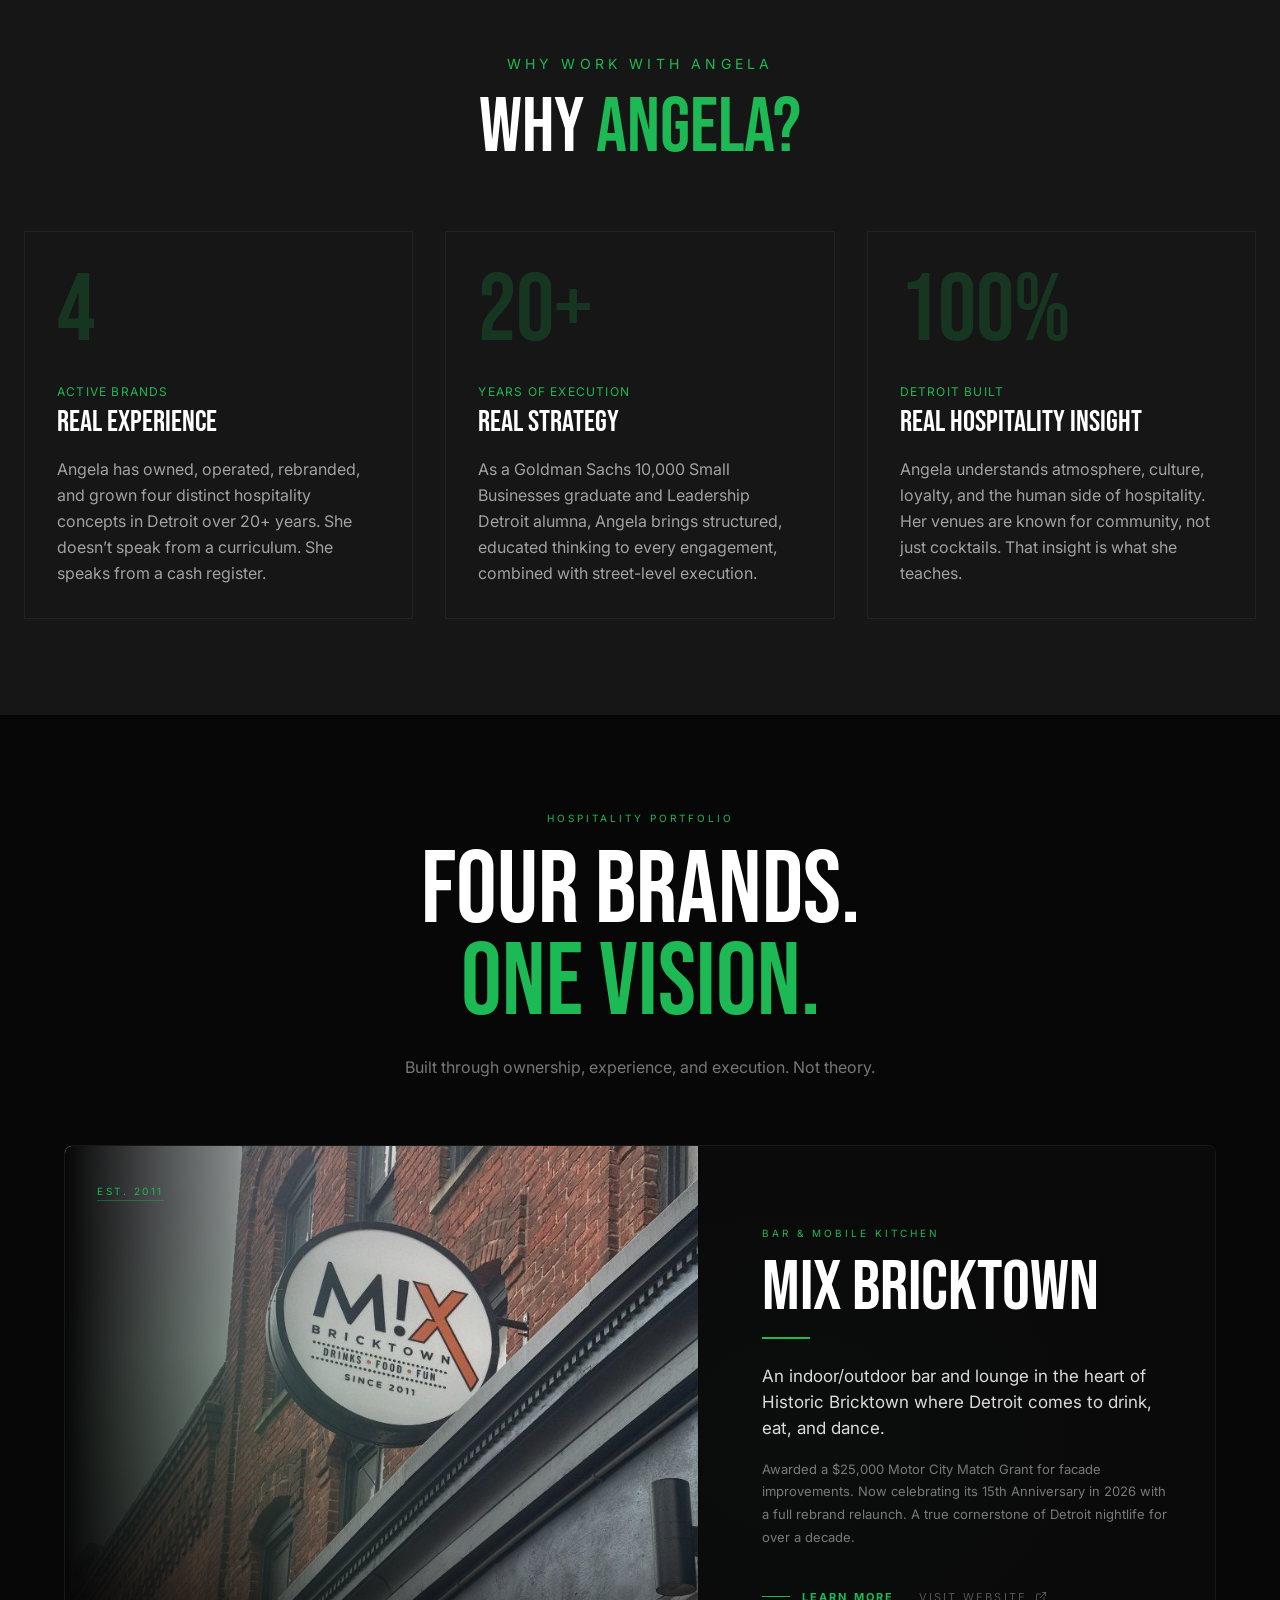
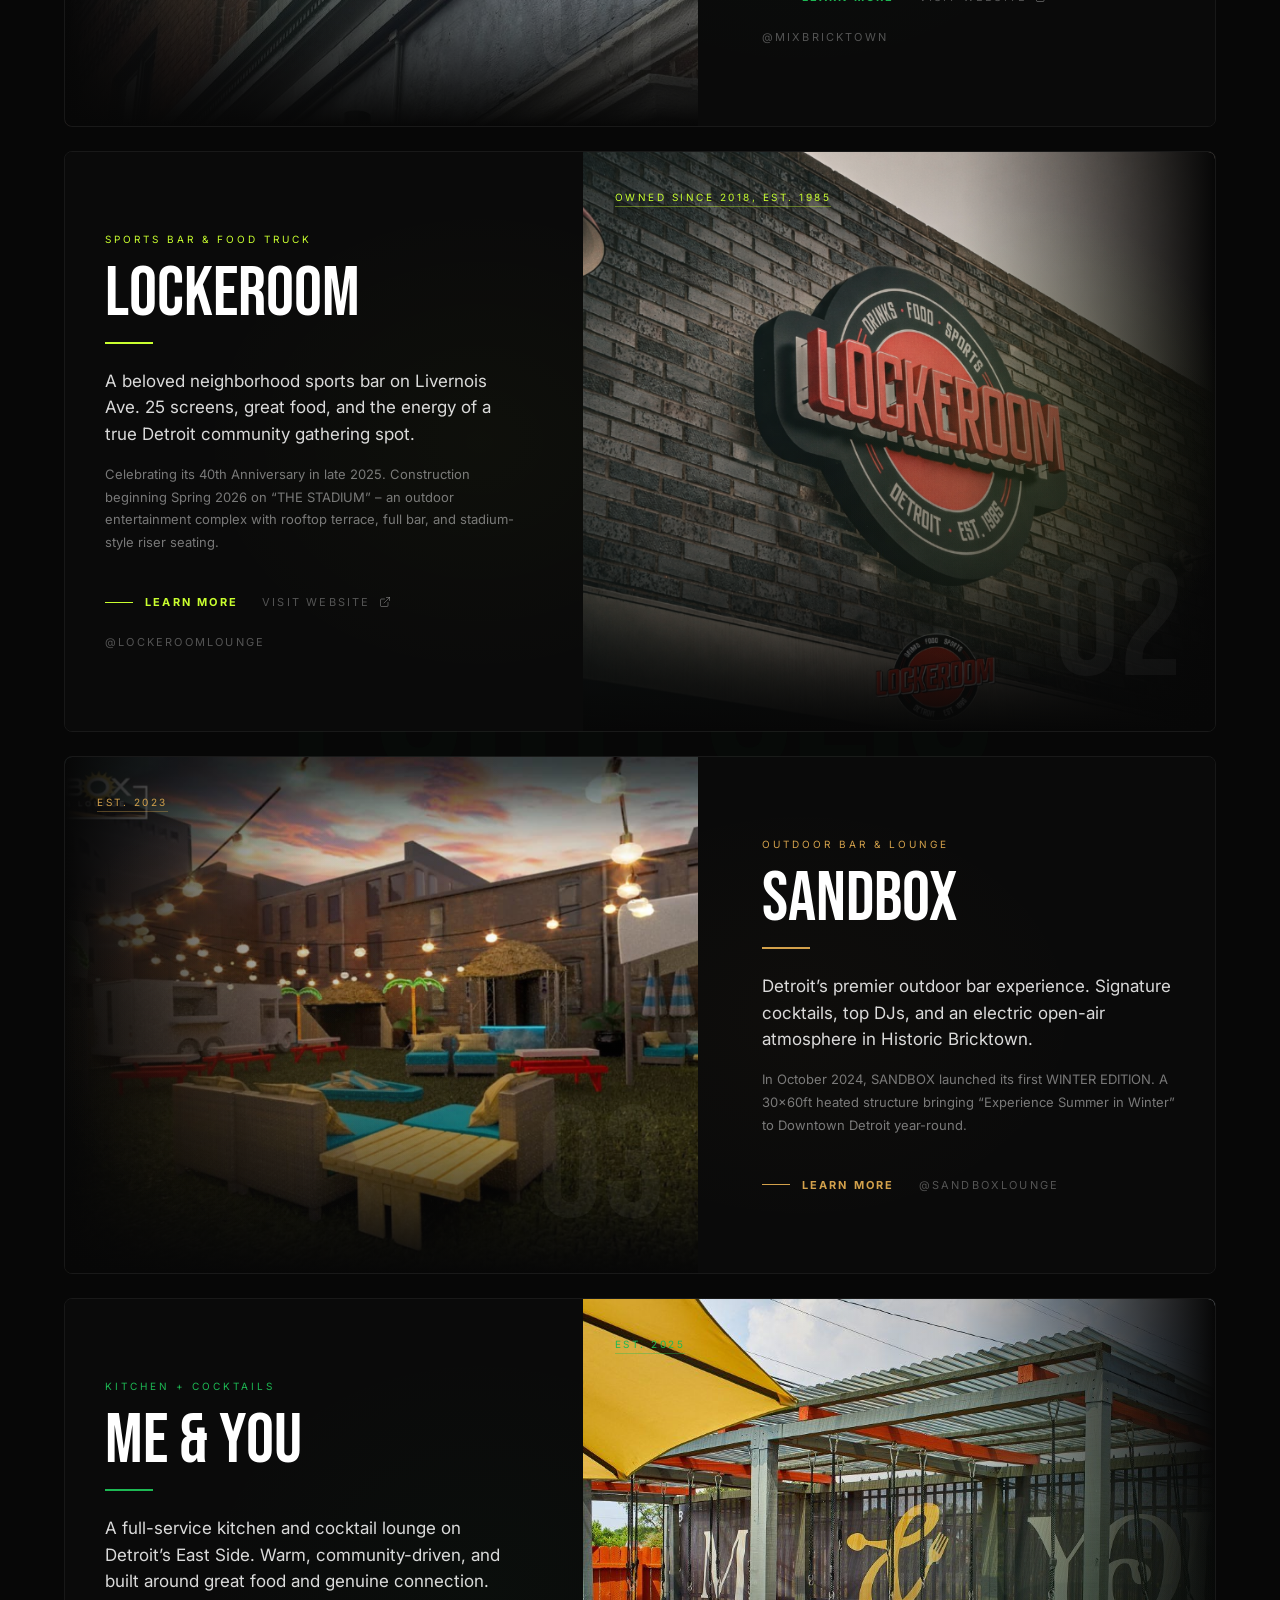
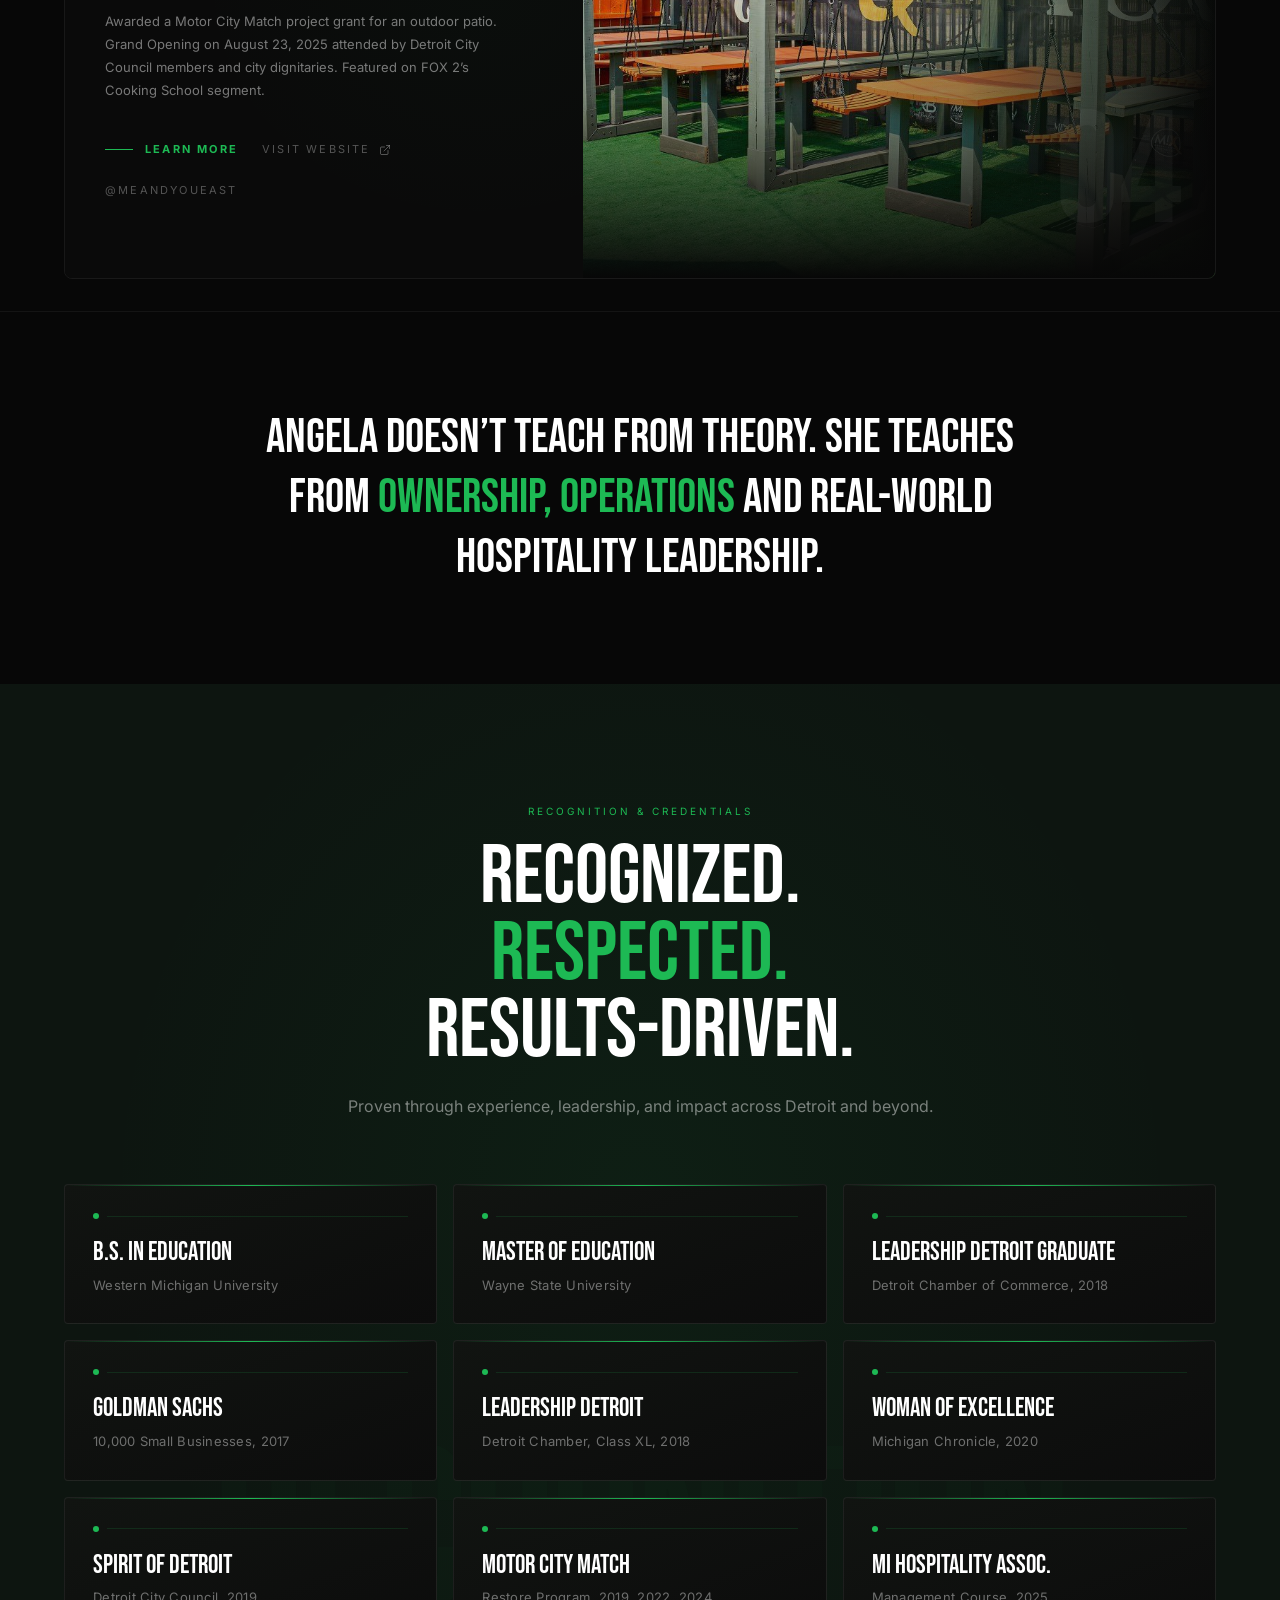
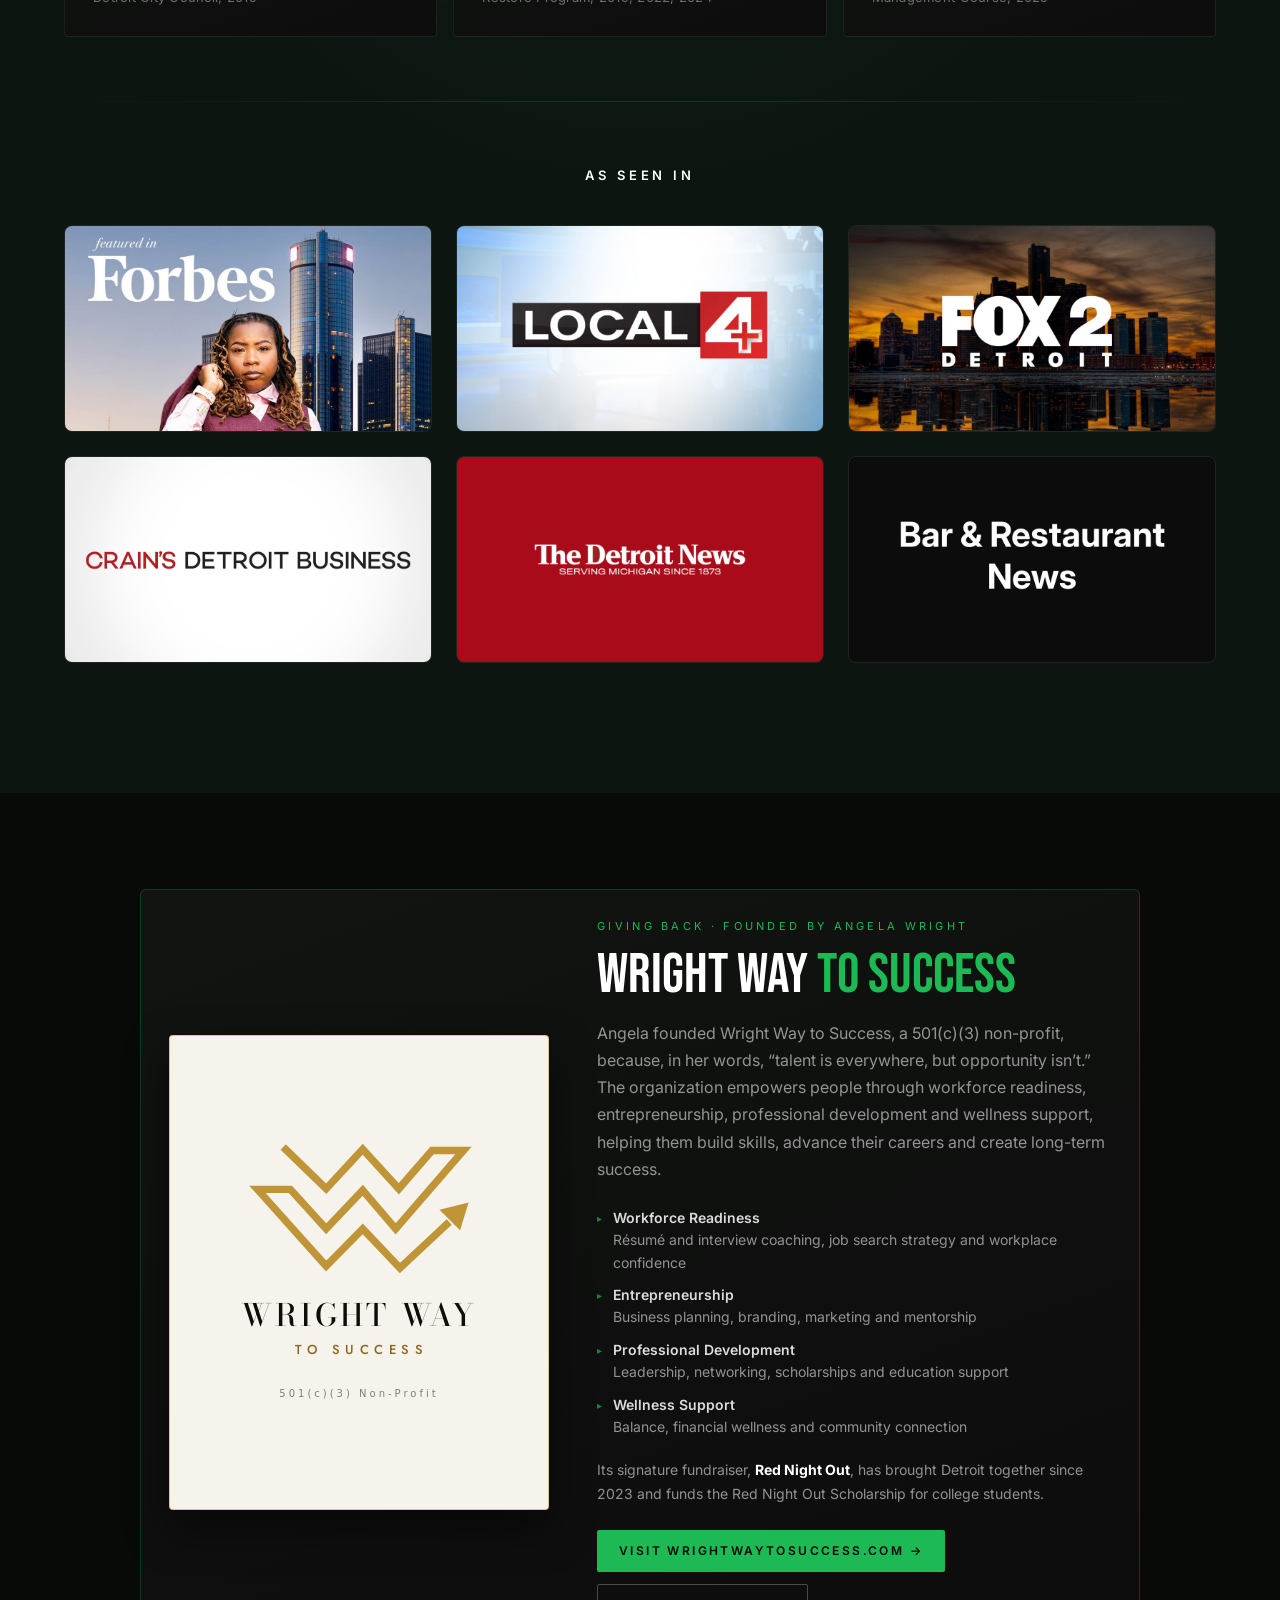
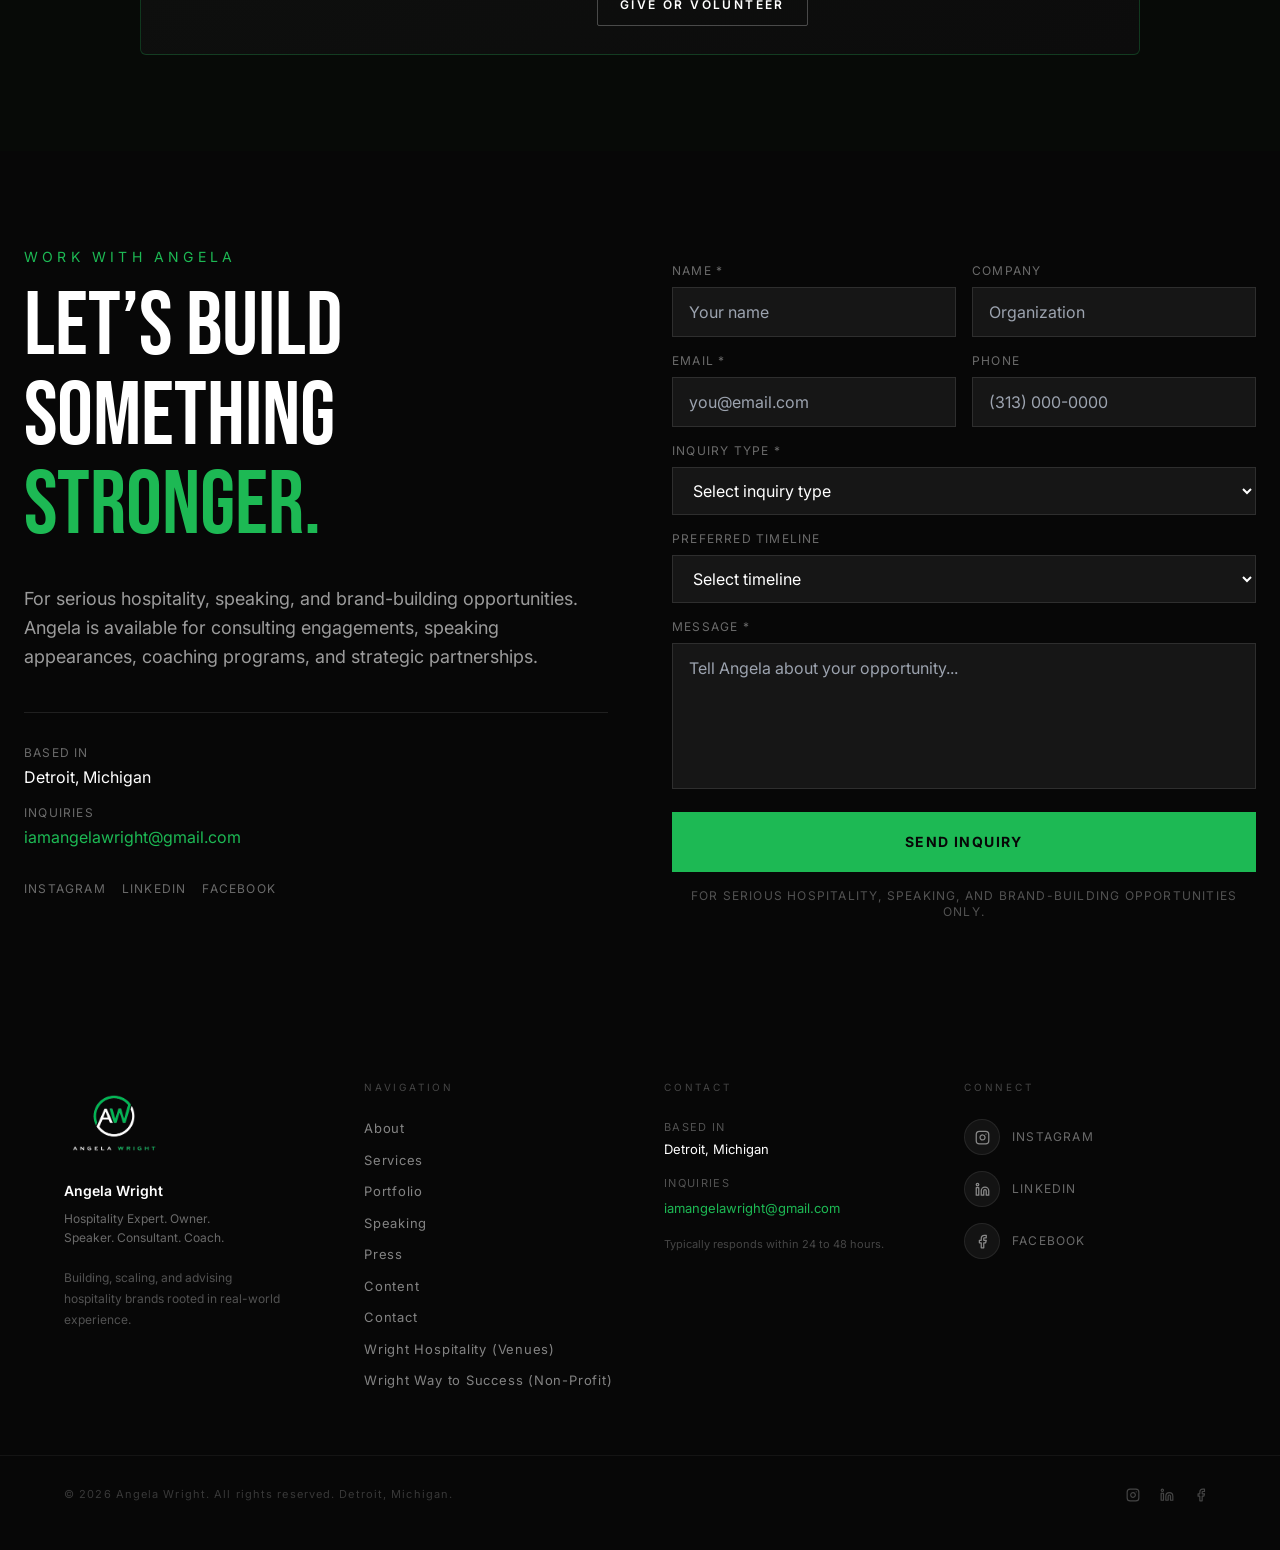
==== commit de604c05: "Link iamangelawright.com to wrightbars.com (Wright Hospitality) Adds a footer link and links the two" ====
--- a/index.html
+++ b/index.html
@@ -25,7 +25,7 @@
 
 
 
-<section id="advisory-board" class="aw-feature-section"><div class="max-w-7xl mx-auto px-6 lg:px-16"><div class="aw-feature scroll-fade-up"><a class="aw-feature-img" href="/assets/images/bar-restaurant-expo-advisory-board-2027.jpg" target="_blank" rel="noopener"><img decoding="async" loading="lazy" src="/assets/images/bar-restaurant-expo-advisory-board-2027.jpg" width="900" height="1130" alt="Bar &amp; Restaurant Expo Advisory Board, proud member: Angela Wright, Owner/Operator, Wright Hospitality. March 22-24, 2027, Las Vegas."></a><div class="aw-feature-body"><p class="font-body uppercase aw-feature-eyebrow">Advisory Board &middot; Proud Member</p><h3 class="font-display text-white">BAR &amp; RESTAURANT <span style="color: rgb(29, 185, 84);">EXPO 2027</span></h3><p class="font-body aw-feature-meta">March 22&ndash;24, 2027 &nbsp;&bull;&nbsp; Las Vegas, Nevada</p><p class="font-body aw-feature-text">Angela Wright, Owner/Operator of Wright Hospitality, has been named to the Advisory Board of the Bar &amp; Restaurant Expo, helping shape the conversations, education and connections for bar and restaurant professionals at the industry&rsquo;s annual gathering in Las Vegas.</p><a class="aw-feature-link font-body uppercase" href="https://www.barandrestaurantexpo.com/" target="_blank" rel="noopener">About the Expo &rarr;</a></div></div><div class="aw-feature scroll-fade-up"><div class="aw-feature-img aw-feature-video"><video controls playsinline preload="none" poster="/assets/images/amex-resy-restaurant-academy-poster.jpg" width="540" height="960"><source src="/assets/video/amex-resy-restaurant-academy-2026.mp4" type="video/mp4">Your browser can&rsquo;t play this video.</video></div><div class="aw-feature-body"><p class="font-body uppercase aw-feature-eyebrow">American Express &times; Resy &middot; Inaugural Cohort</p><h3 class="font-display text-white">RESTAURANT <span style="color: rgb(29, 185, 84);">ACADEMY</span></h3><p class="font-body aw-feature-meta">1 of 30 operators chosen from nearly 1,000 applicants &nbsp;&bull;&nbsp; Graduating March 2027</p><p class="font-body aw-feature-text">Out of almost 1,000 applicants, Angela is one of 30 operators chosen for the first cohort of the American Express &times; Resy Restaurant Academy. Run by the National Restaurant Association Educational Foundation, the six-month program includes several hospitality certifications and opportunities, and kicked off in Washington, D.C. with networking and education. Angela is proud to represent Wright Hospitality in the program and looks forward to graduating in March to newly opened doors.</p></div></div><div class="aw-feature aw-feature--light scroll-fade-up"><a class="aw-feature-img" href="/assets/images/mbba-hardy-hospitality-tourism-edition.jpg" target="_blank" rel="noopener"><img decoding="async" loading="lazy" src="/assets/images/mbba-hardy-hospitality-tourism-edition.jpg" width="1000" height="1250" alt="Michigan Black Business Alliance congratulations: selected as one of 20 MBBA members for Hardy Hospitality: Tourism Edition, a new cohort in collaboration with Visit Detroit."></a><div class="aw-feature-body"><p class="font-body uppercase aw-feature-eyebrow">Michigan Black Business Alliance &middot; Selected Member</p><h3 class="font-display text-white">HARDY HOSPITALITY: <span style="color: rgb(29, 185, 84);">TOURISM EDITION</span></h3><p class="font-body aw-feature-meta">One of 20 MBBA members &nbsp;&bull;&nbsp; In collaboration with Visit Detroit</p><p class="font-body aw-feature-text">Angela Wright has been selected as one of 20 Michigan Black Business Alliance members for Hardy Hospitality: Tourism Edition, MBBA&rsquo;s new cohort in collaboration with Visit Detroit. Through the partnership, MBBA is sponsoring her Visit Detroit partnership, opening her businesses to the tourism industry and the opportunities that come with it.</p></div></div></div></section>
+<section id="advisory-board" class="aw-feature-section"><div class="max-w-7xl mx-auto px-6 lg:px-16"><div class="aw-feature scroll-fade-up"><a class="aw-feature-img" href="/assets/images/bar-restaurant-expo-advisory-board-2027.jpg" target="_blank" rel="noopener"><img decoding="async" loading="lazy" src="/assets/images/bar-restaurant-expo-advisory-board-2027.jpg" width="900" height="1130" alt="Bar &amp; Restaurant Expo Advisory Board, proud member: Angela Wright, Owner/Operator, Wright Hospitality. March 22-24, 2027, Las Vegas."></a><div class="aw-feature-body"><p class="font-body uppercase aw-feature-eyebrow">Advisory Board &middot; Proud Member</p><h3 class="font-display text-white">BAR &amp; RESTAURANT <span style="color: rgb(29, 185, 84);">EXPO 2027</span></h3><p class="font-body aw-feature-meta">March 22&ndash;24, 2027 &nbsp;&bull;&nbsp; Las Vegas, Nevada</p><p class="font-body aw-feature-text">Angela Wright, Owner/Operator of <a href="https://wrightbars.com" target="_blank" rel="noopener">Wright Hospitality</a>, has been named to the Advisory Board of the Bar &amp; Restaurant Expo, helping shape the conversations, education and connections for bar and restaurant professionals at the industry&rsquo;s annual gathering in Las Vegas.</p><a class="aw-feature-link font-body uppercase" href="https://www.barandrestaurantexpo.com/" target="_blank" rel="noopener">About the Expo &rarr;</a></div></div><div class="aw-feature scroll-fade-up"><div class="aw-feature-img aw-feature-video"><video controls playsinline preload="none" poster="/assets/images/amex-resy-restaurant-academy-poster.jpg" width="540" height="960"><source src="/assets/video/amex-resy-restaurant-academy-2026.mp4" type="video/mp4">Your browser can&rsquo;t play this video.</video></div><div class="aw-feature-body"><p class="font-body uppercase aw-feature-eyebrow">American Express &times; Resy &middot; Inaugural Cohort</p><h3 class="font-display text-white">RESTAURANT <span style="color: rgb(29, 185, 84);">ACADEMY</span></h3><p class="font-body aw-feature-meta">1 of 30 operators chosen from nearly 1,000 applicants &nbsp;&bull;&nbsp; Graduating March 2027</p><p class="font-body aw-feature-text">Out of almost 1,000 applicants, Angela is one of 30 operators chosen for the first cohort of the American Express &times; Resy Restaurant Academy. Run by the National Restaurant Association Educational Foundation, the six-month program includes several hospitality certifications and opportunities, and kicked off in Washington, D.C. with networking and education. Angela is proud to represent <a href="https://wrightbars.com" target="_blank" rel="noopener">Wright Hospitality</a> in the program and looks forward to graduating in March to newly opened doors.</p></div></div><div class="aw-feature aw-feature--light scroll-fade-up"><a class="aw-feature-img" href="/assets/images/mbba-hardy-hospitality-tourism-edition.jpg" target="_blank" rel="noopener"><img decoding="async" loading="lazy" src="/assets/images/mbba-hardy-hospitality-tourism-edition.jpg" width="1000" height="1250" alt="Michigan Black Business Alliance congratulations: selected as one of 20 MBBA members for Hardy Hospitality: Tourism Edition, a new cohort in collaboration with Visit Detroit."></a><div class="aw-feature-body"><p class="font-body uppercase aw-feature-eyebrow">Michigan Black Business Alliance &middot; Selected Member</p><h3 class="font-display text-white">HARDY HOSPITALITY: <span style="color: rgb(29, 185, 84);">TOURISM EDITION</span></h3><p class="font-body aw-feature-meta">One of 20 MBBA members &nbsp;&bull;&nbsp; In collaboration with Visit Detroit</p><p class="font-body aw-feature-text">Angela Wright has been selected as one of 20 Michigan Black Business Alliance members for Hardy Hospitality: Tourism Edition, MBBA&rsquo;s new cohort in collaboration with Visit Detroit. Through the partnership, MBBA is sponsoring her Visit Detroit partnership, opening her businesses to the tourism industry and the opportunities that come with it.</p></div></div></div></section>
 
 <section class="relative overflow-hidden" id="about" style="background: rgb(5, 8, 5); padding: 130px 0px 140px;"><div class="absolute inset-0 pointer-events-none" style="background: radial-gradient(60% 70% at 10% 40%, rgba(29, 185, 84, 0.07) 0%, transparent 70%);"></div><div class="absolute inset-0 pointer-events-none" style="background: radial-gradient(55% 80% at 85% 50%, rgba(29, 185, 84, 0.09) 0%, transparent 65%);"></div><div class="absolute inset-0 opacity-[0.025] pointer-events-none" style="background-image: linear-gradient(rgba(29, 185, 84, 0.6) 1px, transparent 1px), linear-gradient(90deg, rgba(29, 185, 84, 0.6) 1px, transparent 1px); background-size: 70px 70px;"></div><div class="absolute inset-0 flex items-center justify-end pr-8 pointer-events-none overflow-hidden" style="z-index: 1;"><span class="font-display select-none" style="font-size: clamp(140px, 22vw, 320px); color: rgba(29, 185, 84, 0.024); line-height: 1; letter-spacing: -0.02em; user-select: none;">BUILT</span></div><div class="max-w-7xl mx-auto px-6 lg:px-16 relative" style="z-index: 10;"><div class="grid lg:grid-cols-[1fr_480px] gap-0 lg:gap-12 items-center"><div class="relative pr-0 lg:pr-8"><div class="absolute -left-1 top-0 origin-top hidden lg:block" style="width: 2px; height: 90px; background: linear-gradient(rgb(29, 185, 84), transparent); transform: none;"></div><p class="font-body uppercase mb-6" style="font-size: 10px; color: rgb(29, 185, 84); letter-spacing: 0.3em; opacity: 1; transform: none;">About Angela</p><div class="mb-6 overflow-hidden"><div><h2 class="font-display leading-none" style="font-size: clamp(54px, 7.5vw, 96px); color: white; line-height: 0.9;">BUILT FROM</h2></div><div><h2 class="font-display leading-none" style="font-size: clamp(54px, 7.5vw, 96px); color: white; line-height: 0.9;">THE FLOOR</h2></div><div><h2 class="font-display leading-none" style="font-size: clamp(54px, 7.5vw, 96px); color: rgb(29, 185, 84); line-height: 0.9;">UP.</h2></div></div><p class="font-body mb-8" style="font-size: 18px; color: rgba(255, 255, 255, 0.82); line-height: 1.5; max-width: 520px; opacity: 1; transform: none;">20+ years of ownership. Four Detroit brands. One operator who has seen it all and built through all of it.</p><div class="space-y-5 max-w-[560px]"><p class="font-body leading-relaxed" style="font-size: 15px; color: rgba(255, 255, 255, 0.56); line-height: 1.85; opacity: 1; transform: none;">Angela Wright is not teaching hospitality from theory. She’s built, owned, and operated it across multiple concepts, audiences, and environments in one of America’s most demanding markets.</p><p class="font-body leading-relaxed" style="font-size: 15px; color: rgba(255, 255, 255, 0.56); line-height: 1.85; opacity: 1; transform: none;">From concept to culture, Angela has led four Detroit hospitality brands with hands-on operational ownership. She understands the grind, the psychology of service, and the discipline it takes to sustain a brand that actually lasts.</p><p class="font-body leading-relaxed" style="font-size: 15px; color: rgba(255, 255, 255, 0.56); line-height: 1.85; opacity: 1; transform: none;">As an educator, keynote speaker, and strategic consultant, she brings that same operator mindset to stages, boardrooms, and coaching rooms. She also teaches Public Speaking at Wayne County Community College District, helping high school students earn college credit through dual enrollment. No fluff. No theory. Just lived experience turned into actionable strategy.</p><p class="font-body leading-relaxed" style="font-size: 15px; color: rgba(255, 255, 255, 0.56); line-height: 1.85; opacity: 1; transform: none;">Under her brand, <span style="color: rgb(29, 185, 84); font-weight: 600;">The Culture Capitalist</span>, Angela teaches leaders and hospitality owners and operators to lead with confidence, motivation and compassion through consulting, coaching, keynotes and workshops. Her book, <em>I Sold My Car to Open a Bar</em>, releases in Q1 2027, and Wright Hospitality Academy launches in Q2 2027.</p></div><div class="mt-10 pt-8 max-w-[560px]" style="border-top: 1px solid rgba(29, 185, 84, 0.18); opacity: 1; transform: none;"><p class="font-body" style="font-size: 17px; color: rgba(255, 255, 255, 0.88); line-height: 1.6;">Angela doesn’t teach hospitality. <span style="color: rgb(29, 185, 84); font-weight: 600;">She’s lived it, built it, and scaled it.</span></p></div><div class="mt-8 flex flex-wrap items-center gap-6"><button class="font-body font-bold uppercase inline-flex items-center gap-3 group transition-all" data-popup-type="setStateOpen" style="font-size: 11px; letter-spacing: 0.2em; color: rgb(29, 185, 84);"><span class="transition-all duration-300 group-hover:w-10" style="width: 28px; height: 1px; background: rgb(29, 185, 84); display: inline-block;"></span>Read Full Bio</button><span style="width: 1px; height: 16px; background: rgba(255, 255, 255, 0.12); display: inline-block;"></span><a class="font-body uppercase transition-colors" href="#services" style="font-size: 11px; letter-spacing: 0.2em; color: rgba(255, 255, 255, 0.35);">View Services</a></div></div><div class="relative hidden lg:block" style="margin-top: -40px; margin-bottom: -40px; opacity: 1; transform: none;"><div class="absolute pointer-events-none" style="inset: -40px; background: radial-gradient(at 60% 45%, rgba(29, 185, 84, 0.13) 0%, transparent 65%); z-index: 0;"></div><div class="absolute pointer-events-none" style="inset: 24px -18px -24px 18px; border: 1px solid rgba(29, 185, 84, 0.12); border-radius: 2px; z-index: 1;"></div><div class="relative overflow-hidden" style="z-index: 2; mask-image: linear-gradient(to right, transparent 0%, black 15%, black 80%, transparent 100%), linear-gradient(transparent 0%, black 8%, black 88%, transparent 100%); mask-composite: source-in;"><img decoding="async" loading="lazy" alt="Angela Wright" class="w-full object-cover object-center" src="/assets/images/bdb6767fa_0244-_0Z8_78332.jpg" style="height: 700px; display: block;"></div><div class="absolute bottom-0 left-0 right-0 pointer-events-none" style="height: 45%; background: linear-gradient(to top, rgb(5, 8, 5) 0%, rgba(5, 8, 5, 0.7) 40%, transparent 100%); z-index: 3;"></div><div class="absolute top-0 bottom-0 left-0 pointer-events-none" style="width: 25%; background: linear-gradient(to right, rgb(5, 8, 5) 0%, transparent 100%); z-index: 3;"></div><div class="absolute top-0 left-0 right-0 pointer-events-none" style="height: 20%; background: linear-gradient(rgb(5, 8, 5) 0%, transparent 100%); z-index: 3;"></div></div></div></div></section>
 
@@ -49,7 +49,7 @@
 
 <section id="giving-back" class="aw-give-section"><div class="max-w-7xl mx-auto px-6 lg:px-16"><div class="aw-give scroll-fade-up"><a class="aw-give-mark" href="https://wrightwaytosuccess.com" target="_blank" rel="noopener"><svg class="aw-wwts-w" viewBox="250 0 790 470" role="img" aria-label="Wright Way to Success logo"><path d="M380 14L530 160L658 22L784 160L900 26L1010 26L773 300L658 165L530 300L405 162L290 162L530 430L658 300L788 437L960 276" fill="none" stroke="currentColor" stroke-width="26" stroke-linejoin="miter"/><path d="M926 233L1028 208L998 305Z" fill="currentColor"/></svg><span class="aw-wwts-name">WRIGHT WAY</span><span class="aw-wwts-sub">TO SUCCESS</span><span class="aw-give-mark-top">501(c)(3) Non-Profit</span></a><div class="aw-give-body"><p class="font-body uppercase aw-feature-eyebrow">Giving Back &middot; Founded by Angela Wright</p><h3 class="font-display text-white">WRIGHT WAY <span style="color: rgb(29, 185, 84);">TO SUCCESS</span></h3><p class="font-body aw-feature-text">Angela founded Wright Way to Success, a 501(c)(3) non-profit, because, in her words, &ldquo;talent is everywhere, but opportunity isn&rsquo;t.&rdquo; The organization empowers people through workforce readiness, entrepreneurship, professional development and wellness support, helping them build skills, advance their careers and create long-term success.</p><ul class="aw-give-list font-body"><li><strong>Workforce Readiness</strong> R&eacute;sum&eacute; and interview coaching, job search strategy and workplace confidence</li><li><strong>Entrepreneurship</strong> Business planning, branding, marketing and mentorship</li><li><strong>Professional Development</strong> Leadership, networking, scholarships and education support</li><li><strong>Wellness Support</strong> Balance, financial wellness and community connection</li></ul><p class="font-body aw-give-note">Its signature fundraiser, <strong>Red Night Out</strong>, has brought Detroit together since 2023 and funds the Red Night Out Scholarship for college students.</p><div class="aw-give-ctas"><a class="aw-feature-link font-body uppercase" href="https://wrightwaytosuccess.com" target="_blank" rel="noopener">Visit WrightWayToSuccess.com &rarr;</a><a class="aw-give-link2 font-body uppercase" href="https://wrightwaytosuccess.com/#contact" target="_blank" rel="noopener">Give or Volunteer</a></div></div></div></div></section><section class="bg-rich-black py-24" id="contact"><div class="max-w-7xl mx-auto px-6"><div class="grid lg:grid-cols-2 gap-16"><div><p class="font-body text-angela-green text-sm uppercase tracking-[0.3em] mb-4">Work With Angela</p><h2 class="font-display text-white leading-none mb-8" style="font-size: clamp(48px, 7vw, 100px);">LET’S BUILD<br>SOMETHING<br><span class="text-angela-green">STRONGER.</span></h2><p class="font-body text-white/60 text-lg leading-relaxed mb-10">For serious hospitality, speaking, and brand-building opportunities. Angela is available for consulting engagements, speaking appearances, coaching programs, and strategic partnerships.</p><div class="space-y-4 border-t border-white/10 pt-8"><div><div class="font-body text-white/40 text-xs uppercase tracking-widest mb-1">Based In</div><div class="font-body text-white">Detroit, Michigan</div></div><div><div class="font-body text-white/40 text-xs uppercase tracking-widest mb-1">Inquiries</div><div class="font-body text-angela-green">iamangelawright@gmail.com</div></div><div class="flex gap-4 pt-4"><a class="font-body text-xs text-white/40 hover:text-angela-green uppercase tracking-widest transition-colors" href="https://instagram.com/iamangelawright" rel="noopener noreferrer" target="_blank">Instagram</a><a class="font-body text-xs text-white/40 hover:text-angela-green uppercase tracking-widest transition-colors" href="https://linkedin.com/in/angela-wright-9540b5294" rel="noopener noreferrer" target="_blank">LinkedIn</a><a class="font-body text-xs text-white/40 hover:text-angela-green uppercase tracking-widest transition-colors" href="https://www.facebook.com/iamangelawright1/" rel="noopener noreferrer" target="_blank">Facebook</a></div></div></div><div><form name="inquiry" method="POST" id="aw-contact-form" class="space-y-4" data-netlify="true" netlify-honeypot="website_address"><input type="hidden" name="form-name" value="inquiry"><input type="hidden" name="subject" value="New website inquiry"><div aria-live="polite" class="font-body text-sm text-white" id="aw-form-feedback" role="status"></div><input aria-hidden="true" autocomplete="off" name="website_address" style="position:absolute;left:-9999px;width:1px;height:1px;opacity:0" tabindex="-1" type="text"><div class="grid grid-cols-2 gap-4"><div><label class="font-body text-white/40 text-xs uppercase tracking-widest block mb-2">Name *</label><input class="w-full bg-deep-charcoal border border-white/10 text-white font-body px-4 py-3 focus:outline-none focus:border-angela-green transition-colors" name="customer_name" placeholder="Your name" required="" type="text" value=""></div><div><label class="font-body text-white/40 text-xs uppercase tracking-widest block mb-2">Company</label><input class="w-full bg-deep-charcoal border border-white/10 text-white font-body px-4 py-3 focus:outline-none focus:border-angela-green transition-colors" name="company" placeholder="Organization" type="text" value=""></div></div><div class="grid grid-cols-2 gap-4"><div><label class="font-body text-white/40 text-xs uppercase tracking-widest block mb-2">Email *</label><input class="w-full bg-deep-charcoal border border-white/10 text-white font-body px-4 py-3 focus:outline-none focus:border-angela-green transition-colors" name="email" placeholder="you@email.com" required="" type="email" value=""></div><div><label class="font-body text-white/40 text-xs uppercase tracking-widest block mb-2">Phone</label><input class="w-full bg-deep-charcoal border border-white/10 text-white font-body px-4 py-3 focus:outline-none focus:border-angela-green transition-colors" name="phone" placeholder="(313) 000-0000" type="tel" value=""></div></div><div><label class="font-body text-white/40 text-xs uppercase tracking-widest block mb-2">Inquiry Type *</label><select class="w-full bg-deep-charcoal border border-white/10 text-white font-body px-4 py-3 focus:outline-none focus:border-angela-green transition-colors" name="inquiry_type" required=""><option value="">Select inquiry type</option><option value="Speaking">Speaking</option><option value="Consulting">Consulting</option><option value="Courses">Courses (Coming 2027)</option><option value="Coaching / Mentorship">Coaching / Mentorship</option><option value="Media Request">Media Request</option><option value="Partnership">Partnership</option><option value="General Inquiry">General Inquiry</option></select></div><div><label class="font-body text-white/40 text-xs uppercase tracking-widest block mb-2">Preferred Timeline</label><select class="w-full bg-deep-charcoal border border-white/10 text-white font-body px-4 py-3 focus:outline-none focus:border-angela-green transition-colors" name="preferred_timeline"><option value="">Select timeline</option><option value="Immediately">Immediately</option><option value="Within 30 days">Within 30 days</option><option value="1 to 3 months">1 to 3 months</option><option value="3 to 6 months">3 to 6 months</option><option value="Flexible">Flexible</option></select></div><div><label class="font-body text-white/40 text-xs uppercase tracking-widest block mb-2">Message *</label><textarea class="w-full bg-deep-charcoal border border-white/10 text-white font-body px-4 py-3 focus:outline-none focus:border-angela-green transition-colors resize-none" name="message" placeholder="Tell Angela about your opportunity..." required="" rows="5"></textarea></div><button class="w-full bg-angela-green text-rich-black font-body font-bold text-sm uppercase tracking-widest py-5 hover:bg-neon-lime transition-all duration-200 hover:scale-[1.01] disabled:opacity-60 disabled:cursor-not-allowed" type="submit">Send Inquiry</button><p class="font-body text-white/30 text-xs text-center uppercase tracking-widest">For serious hospitality, speaking, and brand-building opportunities only.</p></form></div></div></div></section>
 
-</main><footer style="background: rgb(7, 7, 7);"><div class="max-w-7xl mx-auto px-6 lg:px-16 py-16"><div class="grid grid-cols-1 md:grid-cols-2 lg:grid-cols-4 gap-12"><div class="lg:col-span-1"><img src="/assets/images/3baacd933_AngelaWright_logo_transparent.png" alt="Angela Wright" class="h-20 w-auto object-contain mb-5"><p class="font-body font-semibold text-white mb-2" style="font-size: 14px;">Angela Wright</p><p class="font-body mb-5" style="font-size: 12px; color: rgba(255, 255, 255, 0.4); line-height: 1.6;">Hospitality Expert. Owner.<br>Speaker. Consultant. Coach.</p><p class="font-body" style="font-size: 12px; color: rgba(255, 255, 255, 0.3); line-height: 1.75; max-width: 220px;">Building, scaling, and advising hospitality brands rooted in real-world experience.</p></div><div><p class="font-body uppercase mb-6" style="font-size: 10px; color: rgba(255, 255, 255, 0.25); letter-spacing: 0.28em;">Navigation</p><div class="flex flex-col gap-3"><a href="#about" class="font-body transition-colors duration-200" style="font-size: 13px; color: rgba(255, 255, 255, 0.5); letter-spacing: 0.06em;">About</a><a href="#services" class="font-body transition-colors duration-200" style="font-size: 13px; color: rgba(255, 255, 255, 0.5); letter-spacing: 0.06em;">Services</a><a href="#portfolio" class="font-body transition-colors duration-200" style="font-size: 13px; color: rgba(255, 255, 255, 0.5); letter-spacing: 0.06em;">Portfolio</a><a href="#speaking" class="font-body transition-colors duration-200" style="font-size: 13px; color: rgba(255, 255, 255, 0.5); letter-spacing: 0.06em;">Speaking</a><a href="/press" class="font-body transition-colors duration-200" style="font-size: 13px; color: rgba(255, 255, 255, 0.5); letter-spacing: 0.06em;">Press</a><a href="/content" class="font-body transition-colors duration-200" style="font-size: 13px; color: rgba(255, 255, 255, 0.5); letter-spacing: 0.06em;">Content</a><a href="#contact" class="font-body transition-colors duration-200" style="font-size: 13px; color: rgba(255, 255, 255, 0.5); letter-spacing: 0.06em;">Contact</a><a href="https://wrightwaytosuccess.com" target="_blank" rel="noopener" class="font-body transition-colors duration-200" style="font-size: 13px; color: rgba(255, 255, 255, 0.5); letter-spacing: 0.06em;">Wright Way to Success (Non-Profit)</a></div></div><div><p class="font-body uppercase mb-6" style="font-size: 10px; color: rgba(255, 255, 255, 0.25); letter-spacing: 0.28em;">Contact</p><div class="space-y-4"><div><p class="font-body" style="font-size: 11px; color: rgba(255, 255, 255, 0.3); letter-spacing: 0.12em; text-transform: uppercase; margin-bottom: 4px;">Based In</p><p class="font-body text-white" style="font-size: 13px;">Detroit, Michigan</p></div><div><p class="font-body" style="font-size: 11px; color: rgba(255, 255, 255, 0.3); letter-spacing: 0.12em; text-transform: uppercase; margin-bottom: 4px;">Inquiries</p><a href="mailto:iamangelawright@gmail.com" class="font-body transition-colors duration-200" style="font-size: 13px; color: rgb(29, 185, 84);">iamangelawright@gmail.com</a></div><div><p class="font-body" style="font-size: 11px; color: rgba(255, 255, 255, 0.25); line-height: 1.6;">Typically responds within 24 to 48 hours.</p></div></div></div><div><p class="font-body uppercase mb-6" style="font-size: 10px; color: rgba(255, 255, 255, 0.25); letter-spacing: 0.28em;">Connect</p><div class="flex flex-col gap-4"><a href="https://instagram.com/iamangelawright" target="_blank" rel="noopener noreferrer" class="flex items-center gap-3 group transition-all duration-200"><div class="flex items-center justify-center transition-all duration-200" style="width: 36px; height: 36px; border-radius: 50%; background: rgba(255, 255, 255, 0.05); border: 1px solid rgba(255, 255, 255, 0.08);"><svg xmlns="http://www.w3.org/2000/svg" width="15" height="15" viewBox="0 0 24 24" fill="none" stroke="currentColor" stroke-width="2" stroke-linecap="round" stroke-linejoin="round" class="lucide lucide-instagram" style="color: rgba(255, 255, 255, 0.5);"><rect width="20" height="20" x="2" y="2" rx="5" ry="5"></rect><path d="M16 11.37A4 4 0 1 1 12.63 8 4 4 0 0 1 16 11.37z"></path><line x1="17.5" x2="17.51" y1="6.5" y2="6.5"></line></svg></div><span class="font-body transition-colors duration-200" style="font-size: 12px; color: rgba(255, 255, 255, 0.4); letter-spacing: 0.1em; text-transform: uppercase;">Instagram</span></a><a href="https://linkedin.com/in/angela-wright-9540b5294" target="_blank" rel="noopener noreferrer" class="flex items-center gap-3 group transition-all duration-200"><div class="flex items-center justify-center transition-all duration-200" style="width: 36px; height: 36px; border-radius: 50%; background: rgba(255, 255, 255, 0.05); border: 1px solid rgba(255, 255, 255, 0.08);"><svg xmlns="http://www.w3.org/2000/svg" width="15" height="15" viewBox="0 0 24 24" fill="none" stroke="currentColor" stroke-width="2" stroke-linecap="round" stroke-linejoin="round" class="lucide lucide-linkedin" style="color: rgba(255, 255, 255, 0.5);"><path d="M16 8a6 6 0 0 1 6 6v7h-4v-7a2 2 0 0 0-2-2 2 2 0 0 0-2 2v7h-4v-7a6 6 0 0 1 6-6z"></path><rect width="4" height="12" x="2" y="9"></rect><circle cx="4" cy="4" r="2"></circle></svg></div><span class="font-body transition-colors duration-200" style="font-size: 12px; color: rgba(255, 255, 255, 0.4); letter-spacing: 0.1em; text-transform: uppercase;">LinkedIn</span></a><a href="https://www.facebook.com/iamangelawright1/" target="_blank" rel="noopener noreferrer" class="flex items-center gap-3 group transition-all duration-200"><div class="flex items-center justify-center transition-all duration-200" style="width: 36px; height: 36px; border-radius: 50%; background: rgba(255, 255, 255, 0.05); border: 1px solid rgba(255, 255, 255, 0.08);"><svg xmlns="http://www.w3.org/2000/svg" width="15" height="15" viewBox="0 0 24 24" fill="none" stroke="currentColor" stroke-width="2" stroke-linecap="round" stroke-linejoin="round" class="lucide lucide-facebook" style="color: rgba(255, 255, 255, 0.5);"><path d="M18 2h-3a5 5 0 0 0-5 5v3H7v4h3v8h4v-8h3l1-4h-4V7a1 1 0 0 1 1-1h3z"></path></svg></div><span class="font-body transition-colors duration-200" style="font-size: 12px; color: rgba(255, 255, 255, 0.4); letter-spacing: 0.1em; text-transform: uppercase;">Facebook</span></a></div></div></div></div><div class="max-w-7xl mx-auto px-6 lg:px-16 pb-10" style="border-top: 1px solid rgba(255, 255, 255, 0.05); padding-top: 24px;"><div class="flex flex-col md:flex-row items-center justify-between gap-4"><p class="font-body" style="font-size: 11px; color: rgba(255, 255, 255, 0.2); letter-spacing: 0.1em;">© 2026 Angela Wright. All rights reserved. Detroit, Michigan.</p><div class="flex items-center gap-1"><a href="https://instagram.com/iamangelawright" target="_blank" rel="noopener noreferrer" class="flex items-center justify-center transition-all duration-200" style="width: 30px; height: 30px;"><svg xmlns="http://www.w3.org/2000/svg" width="14" height="14" viewBox="0 0 24 24" fill="none" stroke="currentColor" stroke-width="2" stroke-linecap="round" stroke-linejoin="round" class="lucide lucide-instagram" style="color: rgba(255, 255, 255, 0.25); transition: color 0.2s;"><rect width="20" height="20" x="2" y="2" rx="5" ry="5"></rect><path d="M16 11.37A4 4 0 1 1 12.63 8 4 4 0 0 1 16 11.37z"></path><line x1="17.5" x2="17.51" y1="6.5" y2="6.5"></line></svg></a><a href="https://linkedin.com/in/angela-wright-9540b5294" target="_blank" rel="noopener noreferrer" class="flex items-center justify-center transition-all duration-200" style="width: 30px; height: 30px;"><svg xmlns="http://www.w3.org/2000/svg" width="14" height="14" viewBox="0 0 24 24" fill="none" stroke="currentColor" stroke-width="2" stroke-linecap="round" stroke-linejoin="round" class="lucide lucide-linkedin" style="color: rgba(255, 255, 255, 0.25); transition: color 0.2s;"><path d="M16 8a6 6 0 0 1 6 6v7h-4v-7a2 2 0 0 0-2-2 2 2 0 0 0-2 2v7h-4v-7a6 6 0 0 1 6-6z"></path><rect width="4" height="12" x="2" y="9"></rect><circle cx="4" cy="4" r="2"></circle></svg></a><a href="https://www.facebook.com/iamangelawright1/" target="_blank" rel="noopener noreferrer" class="flex items-center justify-center transition-all duration-200" style="width: 30px; height: 30px;"><svg xmlns="http://www.w3.org/2000/svg" width="14" height="14" viewBox="0 0 24 24" fill="none" stroke="currentColor" stroke-width="2" stroke-linecap="round" stroke-linejoin="round" class="lucide lucide-facebook" style="color: rgba(255, 255, 255, 0.25); transition: color 0.2s;"><path d="M18 2h-3a5 5 0 0 0-5 5v3H7v4h3v8h4v-8h3l1-4h-4V7a1 1 0 0 1 1-1h3z"></path></svg></a></div></div></div></footer>
+</main><footer style="background: rgb(7, 7, 7);"><div class="max-w-7xl mx-auto px-6 lg:px-16 py-16"><div class="grid grid-cols-1 md:grid-cols-2 lg:grid-cols-4 gap-12"><div class="lg:col-span-1"><img src="/assets/images/3baacd933_AngelaWright_logo_transparent.png" alt="Angela Wright" class="h-20 w-auto object-contain mb-5"><p class="font-body font-semibold text-white mb-2" style="font-size: 14px;">Angela Wright</p><p class="font-body mb-5" style="font-size: 12px; color: rgba(255, 255, 255, 0.4); line-height: 1.6;">Hospitality Expert. Owner.<br>Speaker. Consultant. Coach.</p><p class="font-body" style="font-size: 12px; color: rgba(255, 255, 255, 0.3); line-height: 1.75; max-width: 220px;">Building, scaling, and advising hospitality brands rooted in real-world experience.</p></div><div><p class="font-body uppercase mb-6" style="font-size: 10px; color: rgba(255, 255, 255, 0.25); letter-spacing: 0.28em;">Navigation</p><div class="flex flex-col gap-3"><a href="#about" class="font-body transition-colors duration-200" style="font-size: 13px; color: rgba(255, 255, 255, 0.5); letter-spacing: 0.06em;">About</a><a href="#services" class="font-body transition-colors duration-200" style="font-size: 13px; color: rgba(255, 255, 255, 0.5); letter-spacing: 0.06em;">Services</a><a href="#portfolio" class="font-body transition-colors duration-200" style="font-size: 13px; color: rgba(255, 255, 255, 0.5); letter-spacing: 0.06em;">Portfolio</a><a href="#speaking" class="font-body transition-colors duration-200" style="font-size: 13px; color: rgba(255, 255, 255, 0.5); letter-spacing: 0.06em;">Speaking</a><a href="/press" class="font-body transition-colors duration-200" style="font-size: 13px; color: rgba(255, 255, 255, 0.5); letter-spacing: 0.06em;">Press</a><a href="/content" class="font-body transition-colors duration-200" style="font-size: 13px; color: rgba(255, 255, 255, 0.5); letter-spacing: 0.06em;">Content</a><a href="#contact" class="font-body transition-colors duration-200" style="font-size: 13px; color: rgba(255, 255, 255, 0.5); letter-spacing: 0.06em;">Contact</a><a href="https://wrightbars.com" target="_blank" rel="noopener" class="font-body transition-colors duration-200" style="font-size: 13px; color: rgba(255, 255, 255, 0.5); letter-spacing: 0.06em;">Wright Hospitality (Venues)</a><a href="https://wrightwaytosuccess.com" target="_blank" rel="noopener" class="font-body transition-colors duration-200" style="font-size: 13px; color: rgba(255, 255, 255, 0.5); letter-spacing: 0.06em;">Wright Way to Success (Non-Profit)</a></div></div><div><p class="font-body uppercase mb-6" style="font-size: 10px; color: rgba(255, 255, 255, 0.25); letter-spacing: 0.28em;">Contact</p><div class="space-y-4"><div><p class="font-body" style="font-size: 11px; color: rgba(255, 255, 255, 0.3); letter-spacing: 0.12em; text-transform: uppercase; margin-bottom: 4px;">Based In</p><p class="font-body text-white" style="font-size: 13px;">Detroit, Michigan</p></div><div><p class="font-body" style="font-size: 11px; color: rgba(255, 255, 255, 0.3); letter-spacing: 0.12em; text-transform: uppercase; margin-bottom: 4px;">Inquiries</p><a href="mailto:iamangelawright@gmail.com" class="font-body transition-colors duration-200" style="font-size: 13px; color: rgb(29, 185, 84);">iamangelawright@gmail.com</a></div><div><p class="font-body" style="font-size: 11px; color: rgba(255, 255, 255, 0.25); line-height: 1.6;">Typically responds within 24 to 48 hours.</p></div></div></div><div><p class="font-body uppercase mb-6" style="font-size: 10px; color: rgba(255, 255, 255, 0.25); letter-spacing: 0.28em;">Connect</p><div class="flex flex-col gap-4"><a href="https://instagram.com/iamangelawright" target="_blank" rel="noopener noreferrer" class="flex items-center gap-3 group transition-all duration-200"><div class="flex items-center justify-center transition-all duration-200" style="width: 36px; height: 36px; border-radius: 50%; background: rgba(255, 255, 255, 0.05); border: 1px solid rgba(255, 255, 255, 0.08);"><svg xmlns="http://www.w3.org/2000/svg" width="15" height="15" viewBox="0 0 24 24" fill="none" stroke="currentColor" stroke-width="2" stroke-linecap="round" stroke-linejoin="round" class="lucide lucide-instagram" style="color: rgba(255, 255, 255, 0.5);"><rect width="20" height="20" x="2" y="2" rx="5" ry="5"></rect><path d="M16 11.37A4 4 0 1 1 12.63 8 4 4 0 0 1 16 11.37z"></path><line x1="17.5" x2="17.51" y1="6.5" y2="6.5"></line></svg></div><span class="font-body transition-colors duration-200" style="font-size: 12px; color: rgba(255, 255, 255, 0.4); letter-spacing: 0.1em; text-transform: uppercase;">Instagram</span></a><a href="https://linkedin.com/in/angela-wright-9540b5294" target="_blank" rel="noopener noreferrer" class="flex items-center gap-3 group transition-all duration-200"><div class="flex items-center justify-center transition-all duration-200" style="width: 36px; height: 36px; border-radius: 50%; background: rgba(255, 255, 255, 0.05); border: 1px solid rgba(255, 255, 255, 0.08);"><svg xmlns="http://www.w3.org/2000/svg" width="15" height="15" viewBox="0 0 24 24" fill="none" stroke="currentColor" stroke-width="2" stroke-linecap="round" stroke-linejoin="round" class="lucide lucide-linkedin" style="color: rgba(255, 255, 255, 0.5);"><path d="M16 8a6 6 0 0 1 6 6v7h-4v-7a2 2 0 0 0-2-2 2 2 0 0 0-2 2v7h-4v-7a6 6 0 0 1 6-6z"></path><rect width="4" height="12" x="2" y="9"></rect><circle cx="4" cy="4" r="2"></circle></svg></div><span class="font-body transition-colors duration-200" style="font-size: 12px; color: rgba(255, 255, 255, 0.4); letter-spacing: 0.1em; text-transform: uppercase;">LinkedIn</span></a><a href="https://www.facebook.com/iamangelawright1/" target="_blank" rel="noopener noreferrer" class="flex items-center gap-3 group transition-all duration-200"><div class="flex items-center justify-center transition-all duration-200" style="width: 36px; height: 36px; border-radius: 50%; background: rgba(255, 255, 255, 0.05); border: 1px solid rgba(255, 255, 255, 0.08);"><svg xmlns="http://www.w3.org/2000/svg" width="15" height="15" viewBox="0 0 24 24" fill="none" stroke="currentColor" stroke-width="2" stroke-linecap="round" stroke-linejoin="round" class="lucide lucide-facebook" style="color: rgba(255, 255, 255, 0.5);"><path d="M18 2h-3a5 5 0 0 0-5 5v3H7v4h3v8h4v-8h3l1-4h-4V7a1 1 0 0 1 1-1h3z"></path></svg></div><span class="font-body transition-colors duration-200" style="font-size: 12px; color: rgba(255, 255, 255, 0.4); letter-spacing: 0.1em; text-transform: uppercase;">Facebook</span></a></div></div></div></div><div class="max-w-7xl mx-auto px-6 lg:px-16 pb-10" style="border-top: 1px solid rgba(255, 255, 255, 0.05); padding-top: 24px;"><div class="flex flex-col md:flex-row items-center justify-between gap-4"><p class="font-body" style="font-size: 11px; color: rgba(255, 255, 255, 0.2); letter-spacing: 0.1em;">© 2026 Angela Wright. All rights reserved. Detroit, Michigan.</p><div class="flex items-center gap-1"><a href="https://instagram.com/iamangelawright" target="_blank" rel="noopener noreferrer" class="flex items-center justify-center transition-all duration-200" style="width: 30px; height: 30px;"><svg xmlns="http://www.w3.org/2000/svg" width="14" height="14" viewBox="0 0 24 24" fill="none" stroke="currentColor" stroke-width="2" stroke-linecap="round" stroke-linejoin="round" class="lucide lucide-instagram" style="color: rgba(255, 255, 255, 0.25); transition: color 0.2s;"><rect width="20" height="20" x="2" y="2" rx="5" ry="5"></rect><path d="M16 11.37A4 4 0 1 1 12.63 8 4 4 0 0 1 16 11.37z"></path><line x1="17.5" x2="17.51" y1="6.5" y2="6.5"></line></svg></a><a href="https://linkedin.com/in/angela-wright-9540b5294" target="_blank" rel="noopener noreferrer" class="flex items-center justify-center transition-all duration-200" style="width: 30px; height: 30px;"><svg xmlns="http://www.w3.org/2000/svg" width="14" height="14" viewBox="0 0 24 24" fill="none" stroke="currentColor" stroke-width="2" stroke-linecap="round" stroke-linejoin="round" class="lucide lucide-linkedin" style="color: rgba(255, 255, 255, 0.25); transition: color 0.2s;"><path d="M16 8a6 6 0 0 1 6 6v7h-4v-7a2 2 0 0 0-2-2 2 2 0 0 0-2 2v7h-4v-7a6 6 0 0 1 6-6z"></path><rect width="4" height="12" x="2" y="9"></rect><circle cx="4" cy="4" r="2"></circle></svg></a><a href="https://www.facebook.com/iamangelawright1/" target="_blank" rel="noopener noreferrer" class="flex items-center justify-center transition-all duration-200" style="width: 30px; height: 30px;"><svg xmlns="http://www.w3.org/2000/svg" width="14" height="14" viewBox="0 0 24 24" fill="none" stroke="currentColor" stroke-width="2" stroke-linecap="round" stroke-linejoin="round" class="lucide lucide-facebook" style="color: rgba(255, 255, 255, 0.25); transition: color 0.2s;"><path d="M18 2h-3a5 5 0 0 0-5 5v3H7v4h3v8h4v-8h3l1-4h-4V7a1 1 0 0 1 1-1h3z"></path></svg></a></div></div></div></footer>
 <div class="aw-modal-backdrop" id="aw-modal-backdrop" hidden=""><div class="aw-modal-panel" role="dialog" aria-modal="true" aria-label="Angela Wright request form"><button type="button" class="aw-modal-close" aria-label="Close dialog">×</button>
 <div id="aw-booking"><p class="aw-modal-eyebrow">BOOK ANGELA WRIGHT</p><h2 id="aw-modal-title">SELECT A SERVICE</h2><div class="aw-steps"><span>1 SERVICE</span><span>2 TIMING</span><span>3 DETAILS</span><span>4 CONFIRM</span></div><form name="booking-request" method="POST" id="aw-booking-form" data-netlify="true" netlify-honeypot="website_address"><input type="hidden" name="form-name" value="booking-request"><input type="hidden" name="subject" value="New booking request from the website"><input type="text" name="website_address" class="aw-hp" tabindex="-1" autocomplete="off"><section data-step="1"><div class="aw-service-grid"><label class="aw-choice"><input type="radio" name="service" value="Keynote Speaking" required=""><strong>Keynote Speaking</strong><small>Energize your audience with Angela’s signature hospitality + leadership talks.</small><em>Custom Rate</em></label><label class="aw-choice"><input type="radio" name="service" value="Consulting" required=""><strong>Consulting</strong><small>Virtual or in-person consulting on hospitality, operations and brand building.</small><em>Custom Rate</em></label><label class="aw-choice"><input type="radio" name="service" value="Coaching &amp; Mentorship" required=""><strong>Coaching &amp; Mentorship</strong><small>1-on-1 and group coaching programs for hospitality leaders.</small><em>Custom Rate</em></label><label class="aw-choice"><input type="radio" name="service" value="Brand Partnership" required=""><strong>Brand Partnership</strong><small>Co-branding, media and strategic partnerships.</small><em>Custom Rate</em></label></div><label class="aw-field">Topic or focus (optional)<input name="topic" placeholder="What would you like to discuss?"></label></section><section data-step="2" hidden=""><p>When would you like to work with Angela?</p><div class="aw-timelines"><label class="aw-choice"><input type="radio" name="timeline" value="Immediately" required=""> Immediately</label><label class="aw-choice"><input type="radio" name="timeline" value="Within 30 Days" required=""> Within 30 Days</label><label class="aw-choice"><input type="radio" name="timeline" value="1 to 3 Months" required=""> 1 to 3 Months</label><label class="aw-choice"><input type="radio" name="timeline" value="3 to 6 Months" required=""> 3 to 6 Months</label><label class="aw-choice"><input type="radio" name="timeline" value="Flexible / TBD" required=""> Flexible / TBD</label></div></section><section data-step="3" hidden=""><div class="aw-fields"><label>Full name *<input name="full_name" required=""></label><label>Company / organization<input name="company"></label><label>Email *<input type="email" name="email" required=""></label><label>Phone<input name="phone" type="tel"></label><label class="aw-wide">Tell Angela about your project *<textarea name="message" required="" rows="4"></textarea></label></div></section><section data-step="4" hidden=""><div id="aw-booking-review"></div><p>Your request will be sent to Angela's team. This is an inquiry, not a confirmed appointment.</p></section><div class="aw-modal-actions"><button type="button" class="aw-back" hidden="">BACK</button><button type="button" class="aw-next">CONTINUE →</button><button type="submit" class="aw-submit" hidden="">SEND BOOKING REQUEST →</button></div></form></div>
 <div id="aw-preorder" hidden=""><p class="aw-modal-eyebrow">PRE-ORDER</p><h2 id="aw-product-title">THE BAR BOSS BLUEPRINT™</h2><p>Secure your copy today. You'll receive an invoice via email to complete your purchase once orders are confirmed. Limited early access will be prioritized.</p><form name="book-preorder" method="POST" id="aw-preorder-form" data-netlify="true" netlify-honeypot="website_address"><input type="hidden" name="form-name" value="book-preorder"><input type="hidden" name="subject" value="New book pre-order request"><input type="hidden" name="product" id="aw-product-value"><input type="text" name="website_address" class="aw-hp" tabindex="-1" autocomplete="off"><div class="aw-fields"><label class="aw-wide">Full name *<input name="full_name" required=""></label><label>Email *<input type="email" name="email" required=""></label><label>Phone *<input name="phone" type="tel" required=""></label><label class="aw-wide">Business name (optional)<input name="business_name"></label><label class="aw-wide">Type of interest<select name="interest_type"><option value="">Select interest type</option><option>Personal Purchase</option><option>Bulk Order</option><option>Speaking / Training Interest</option><option>Other</option></select></label><label class="aw-wide aw-agree"><input type="checkbox" name="agreed" required=""> I understand this is a pre-order request and I will receive an invoice via email to complete payment.</label></div><button type="submit" class="aw-submit">SUBMIT PRE-ORDER REQUEST</button><p class="aw-no-payment">NO PAYMENT REQUIRED TODAY.</p></form></div>
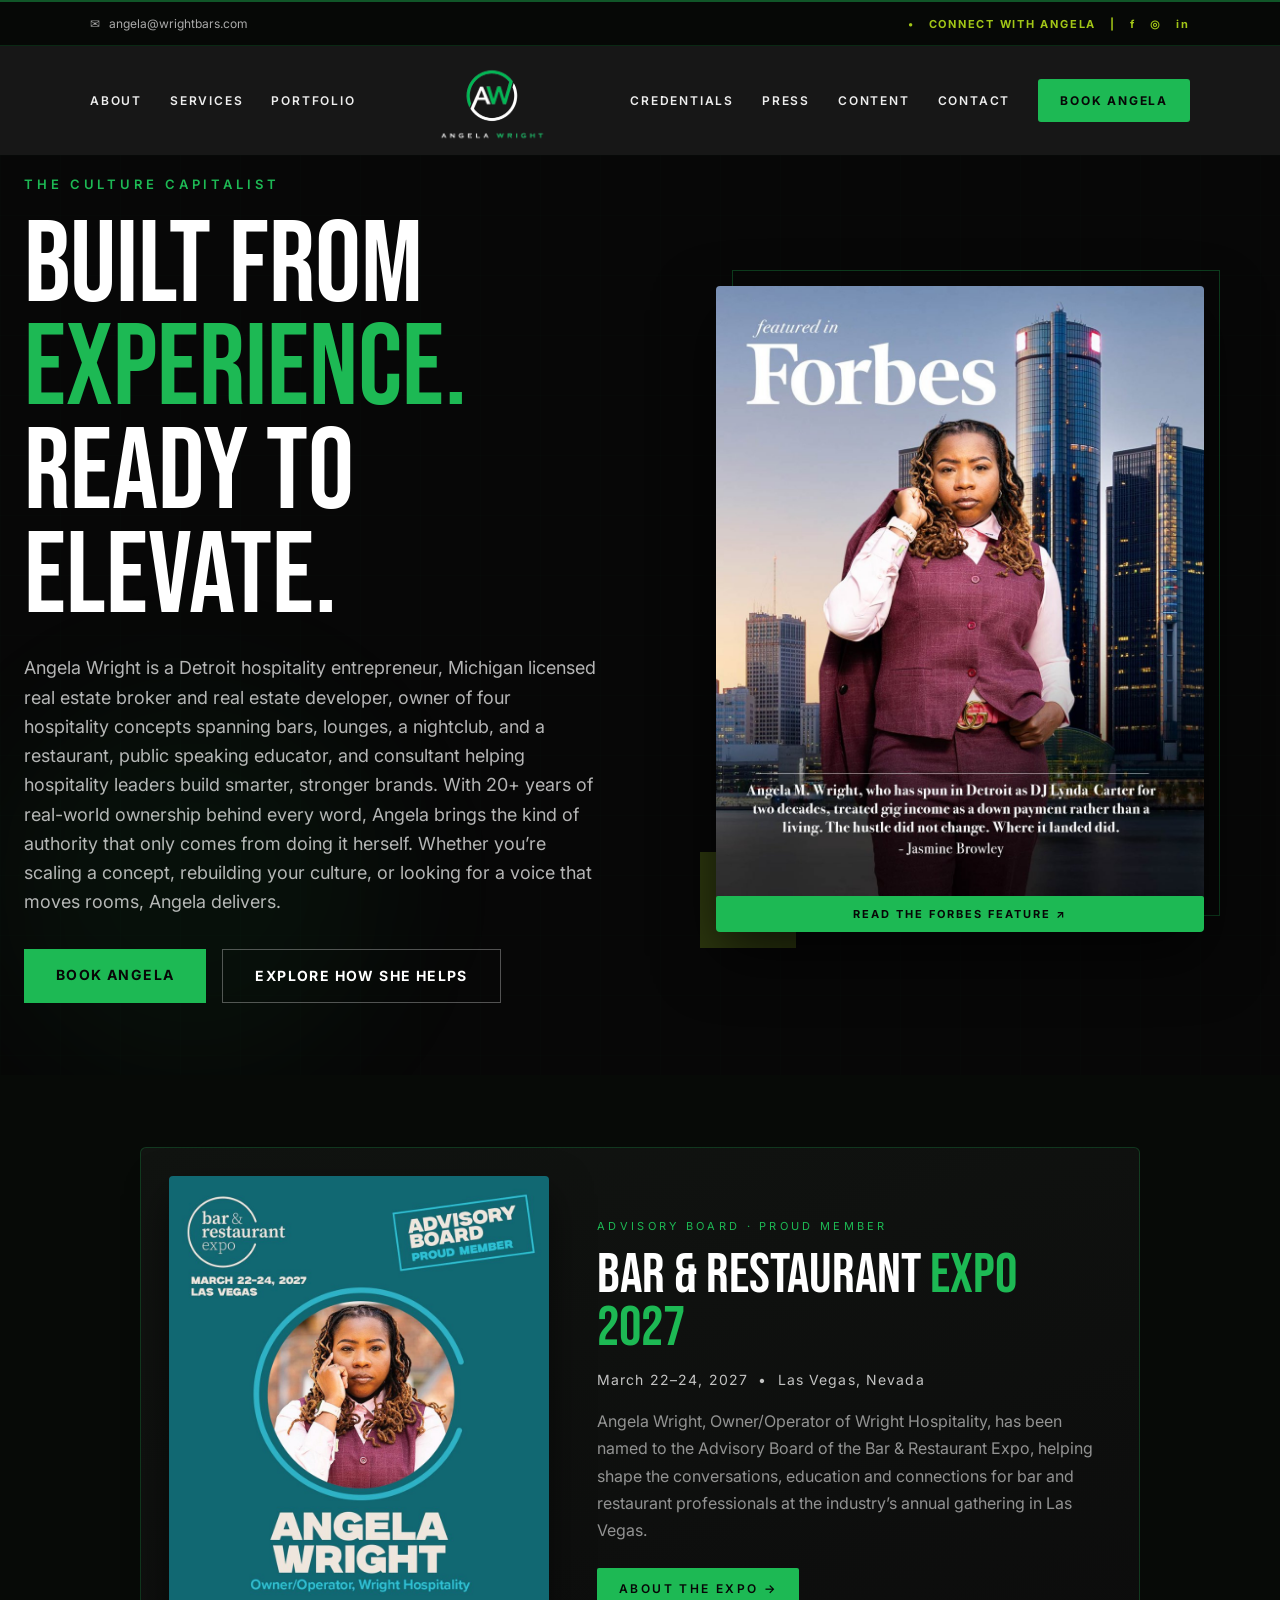
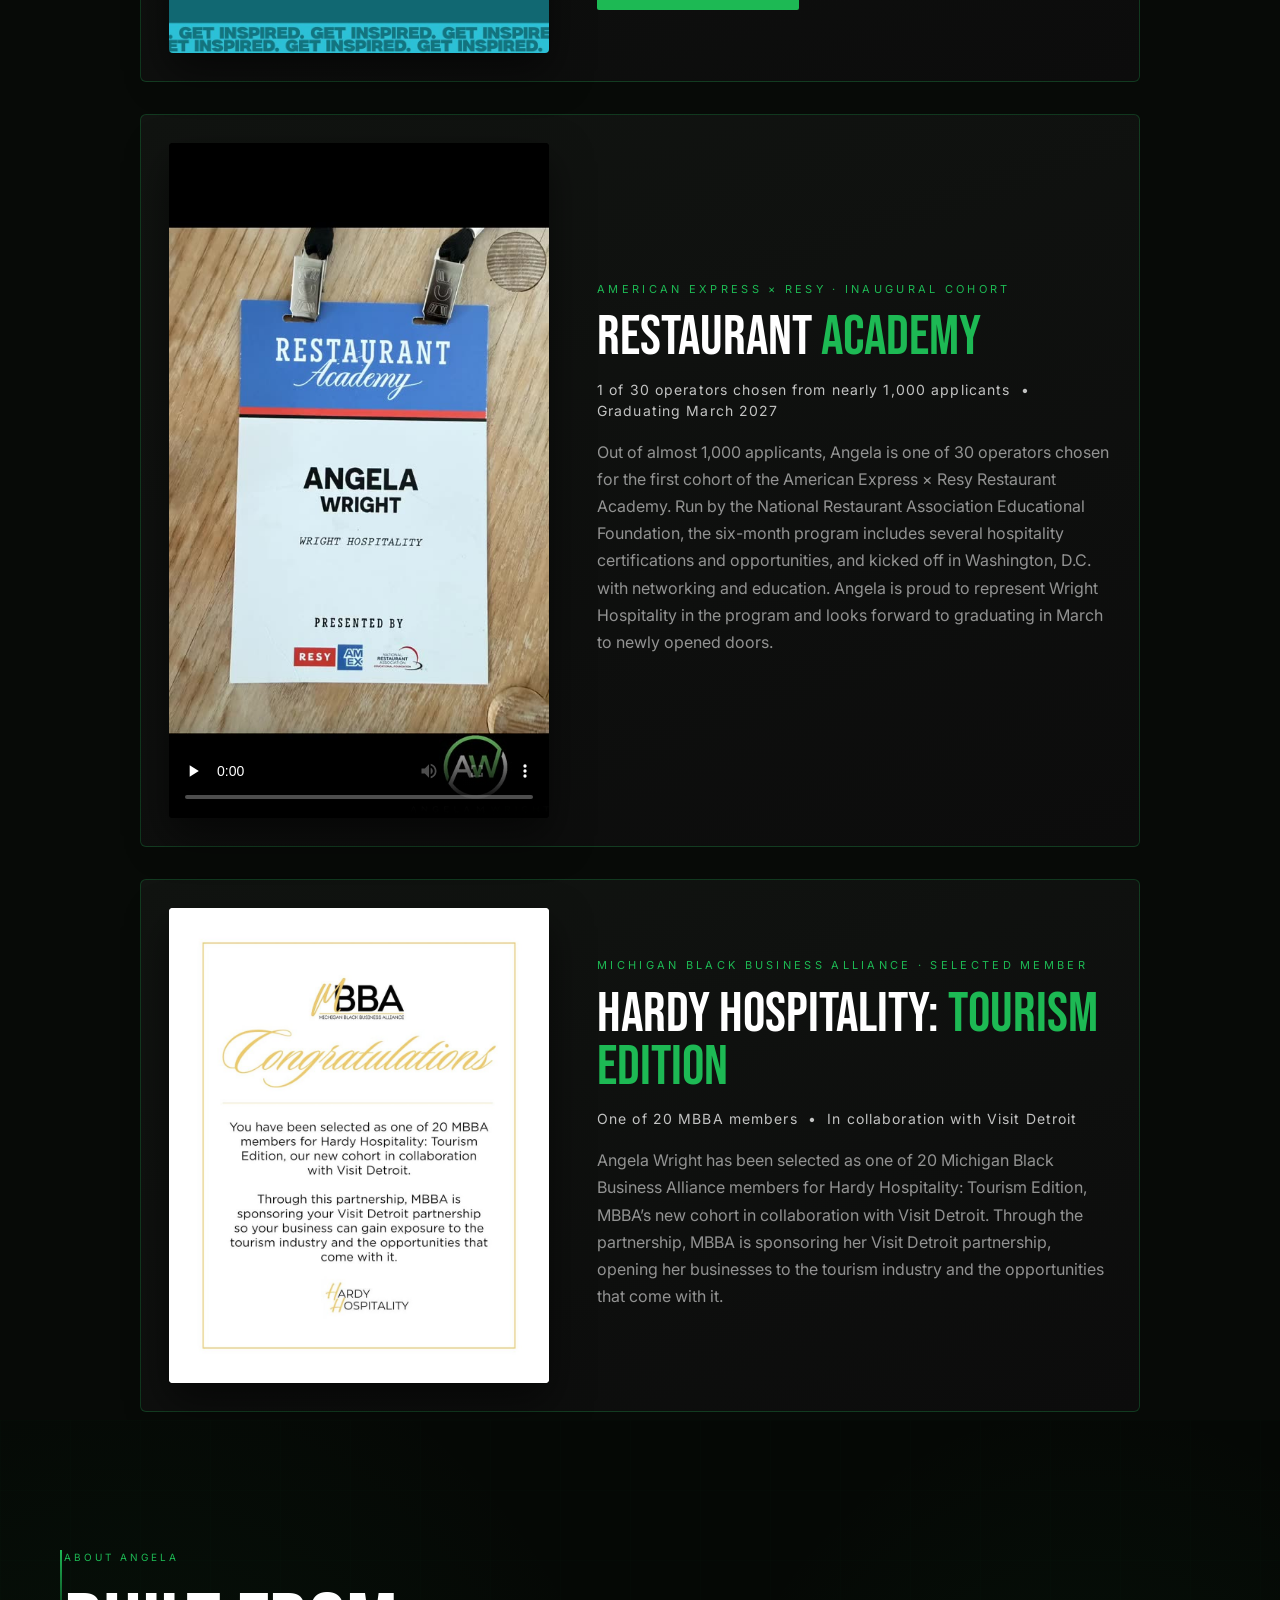
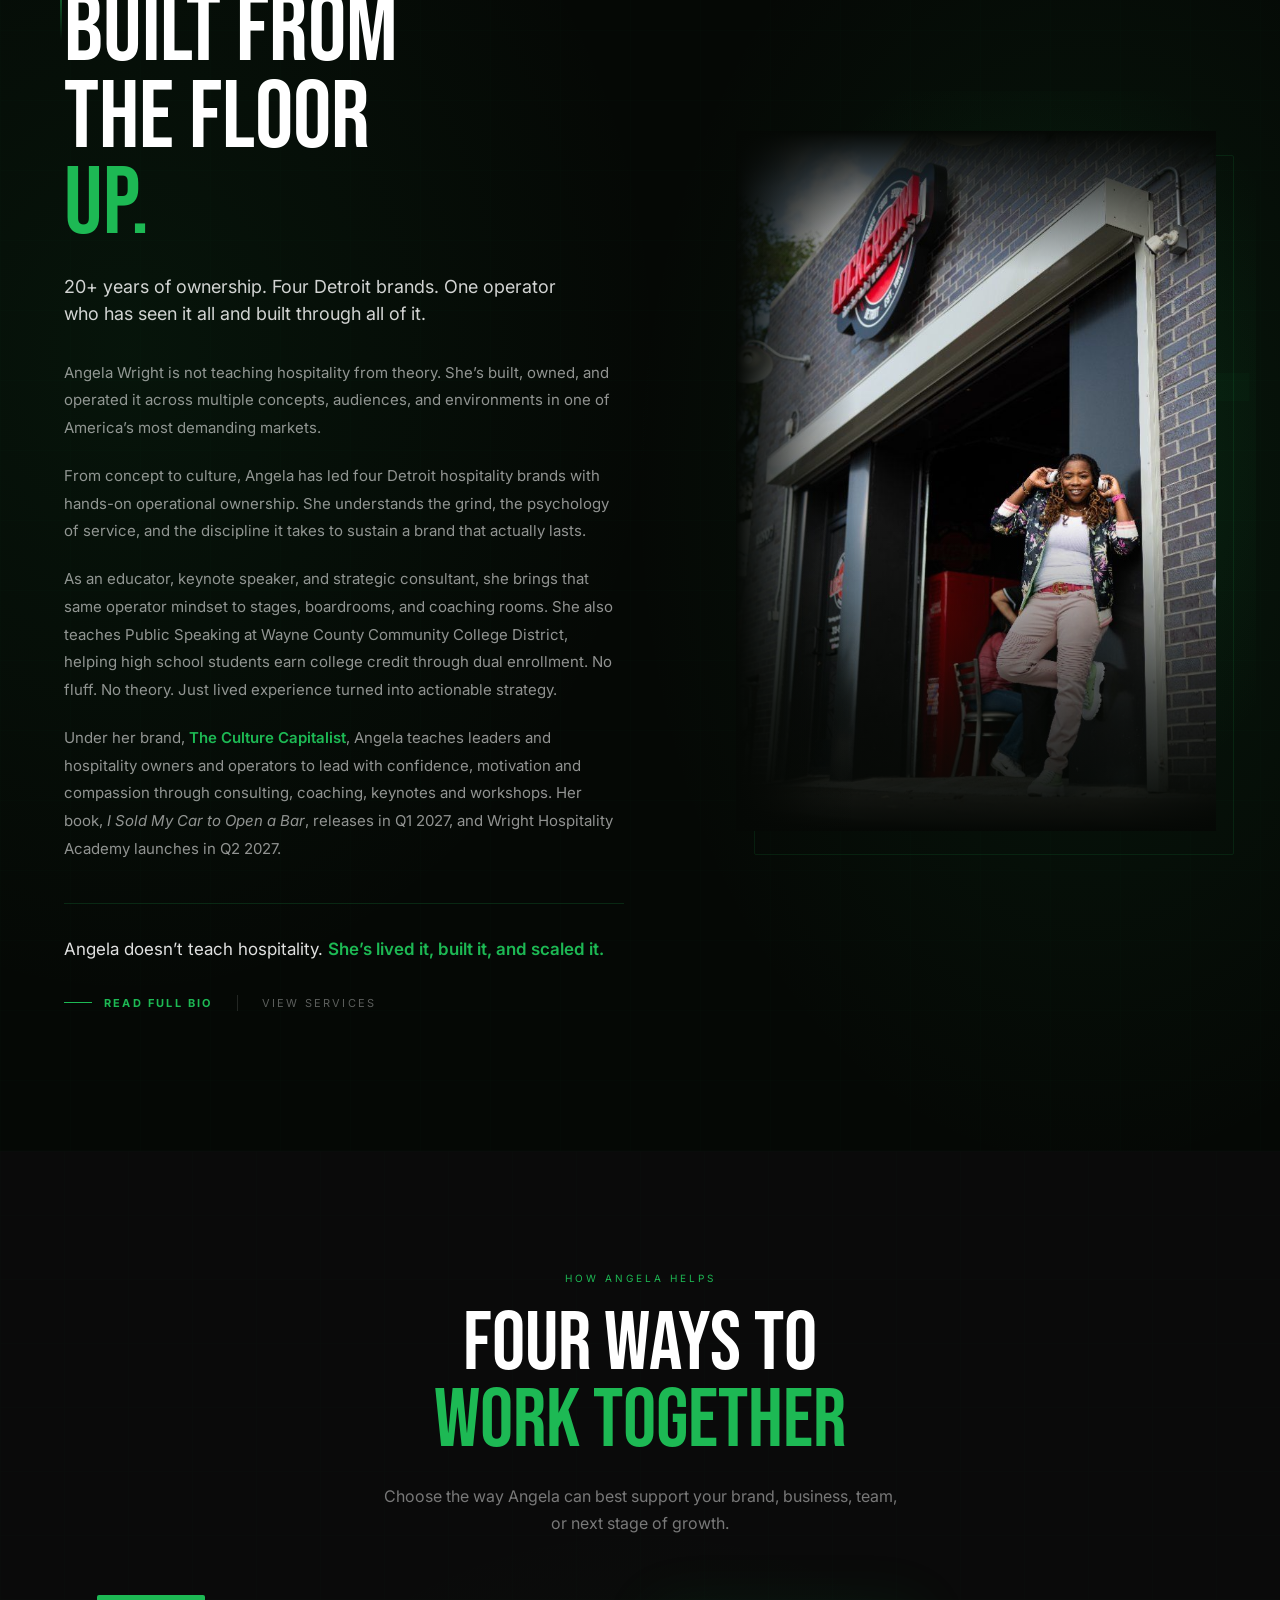
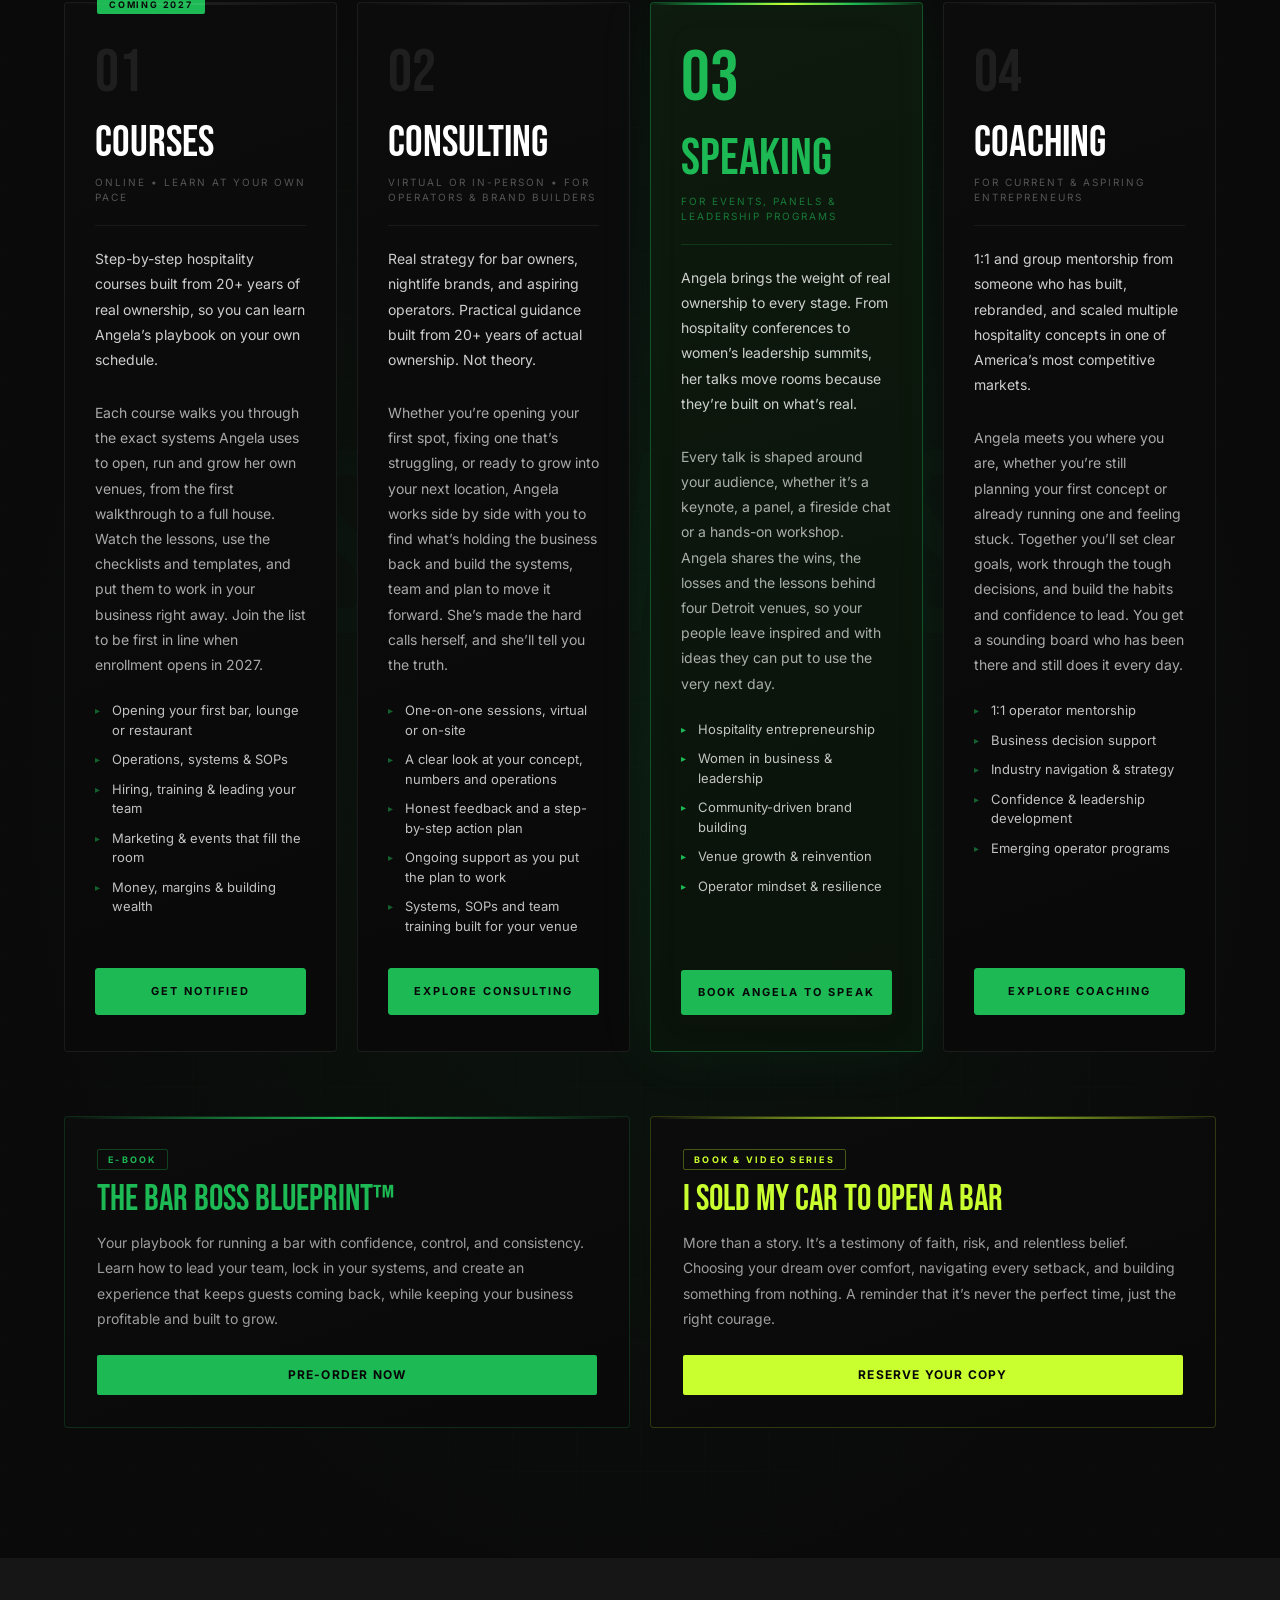
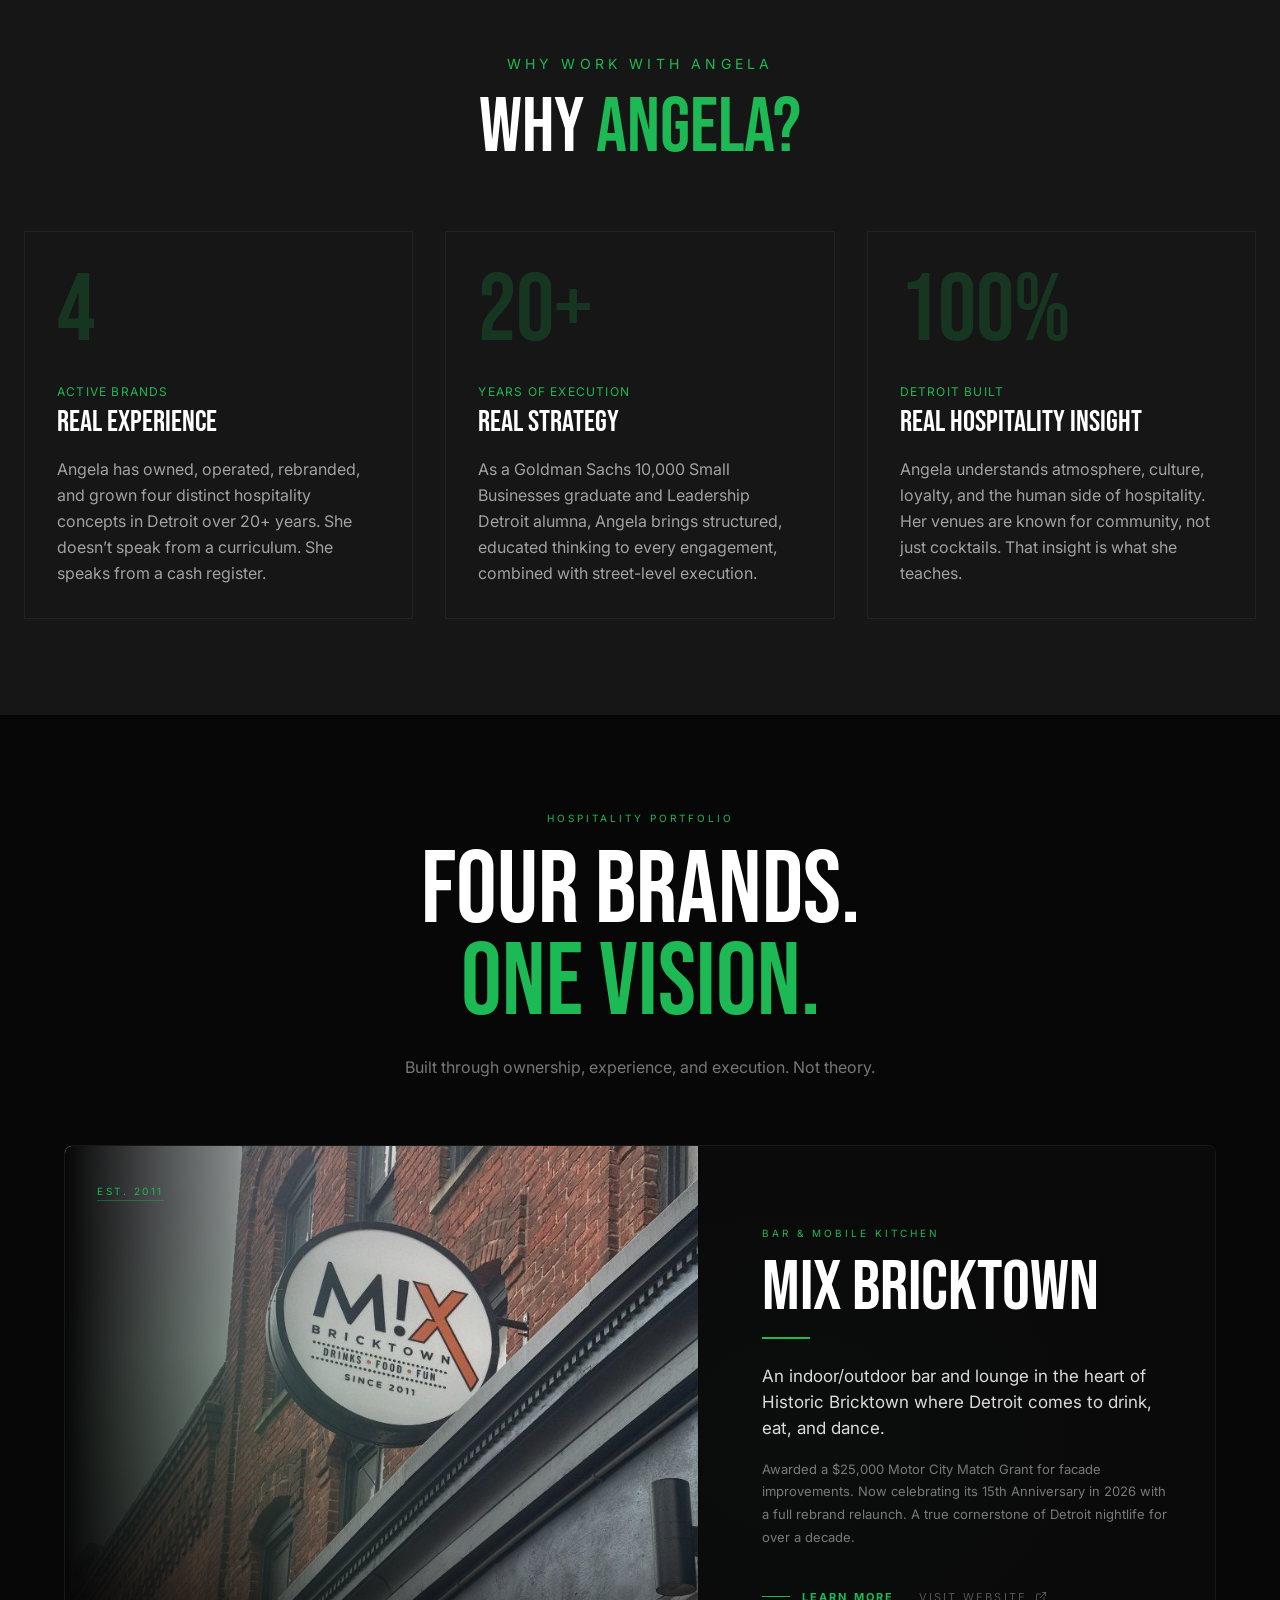
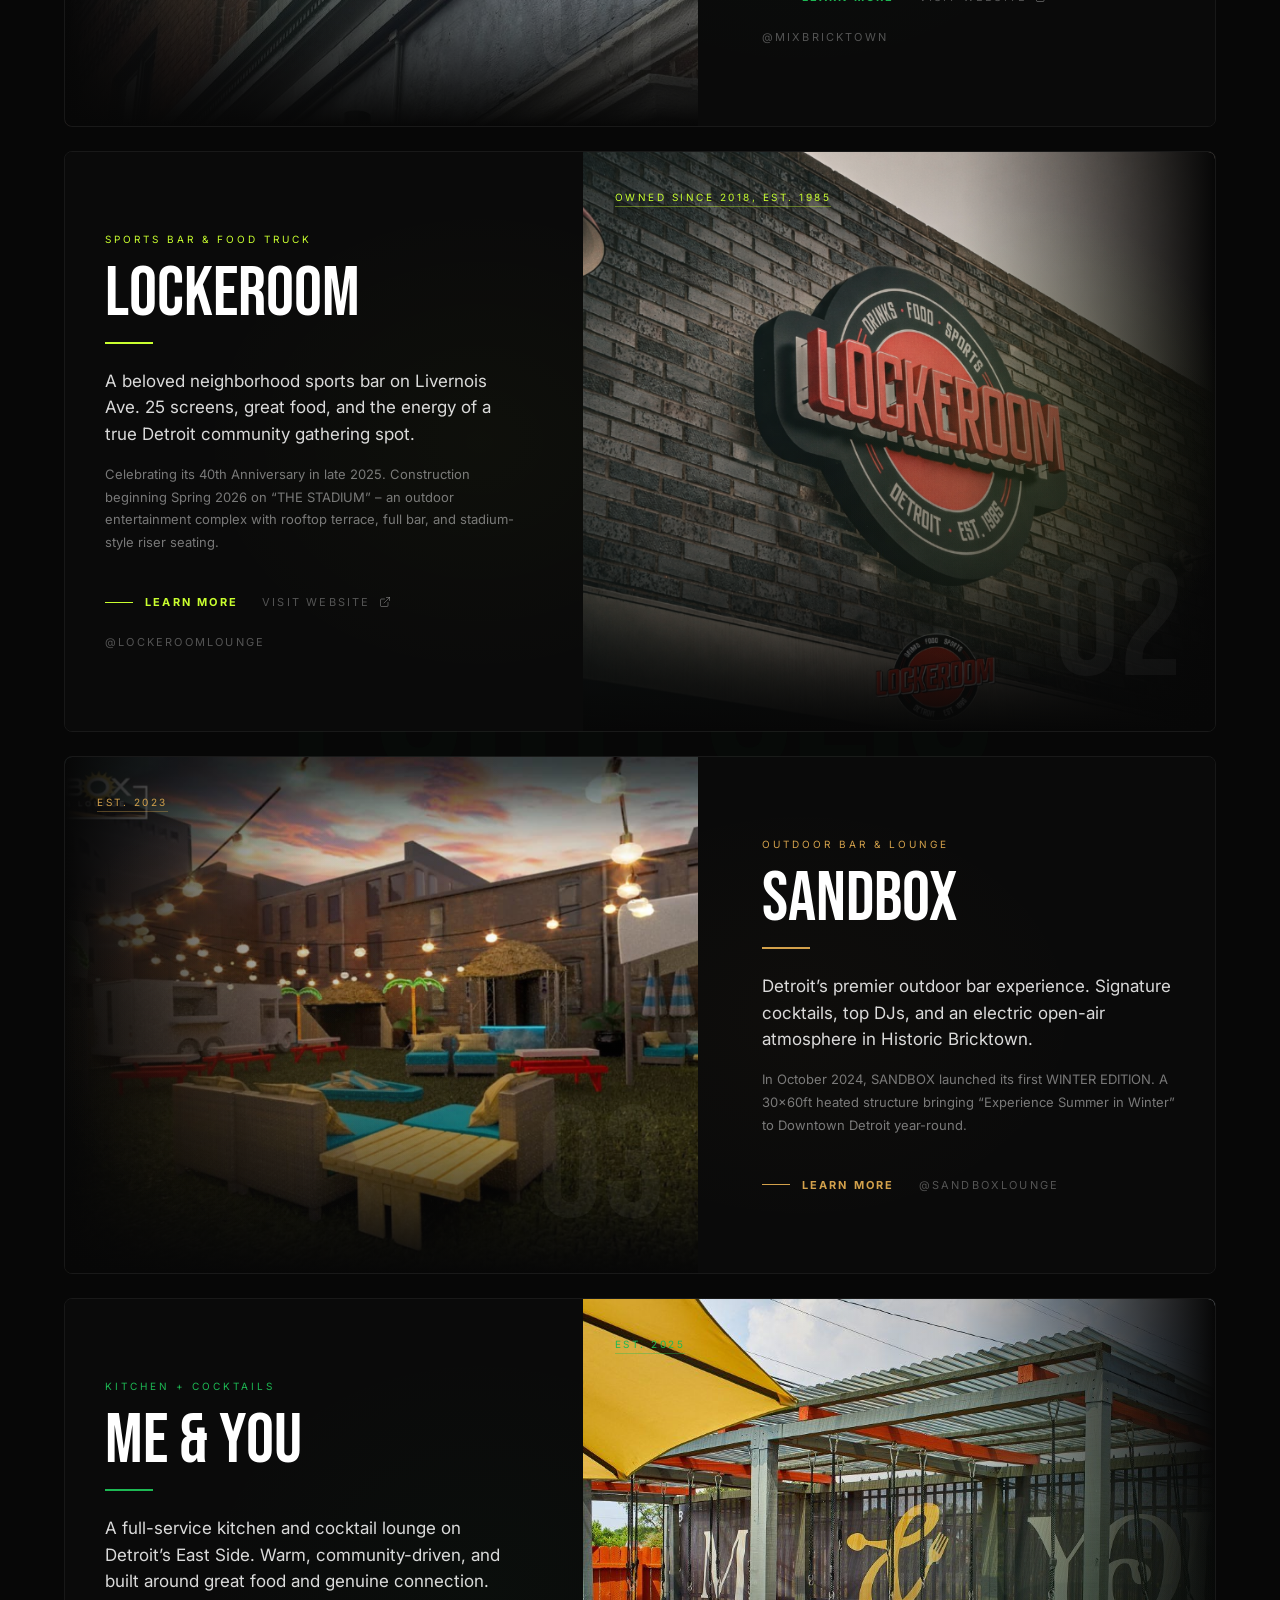
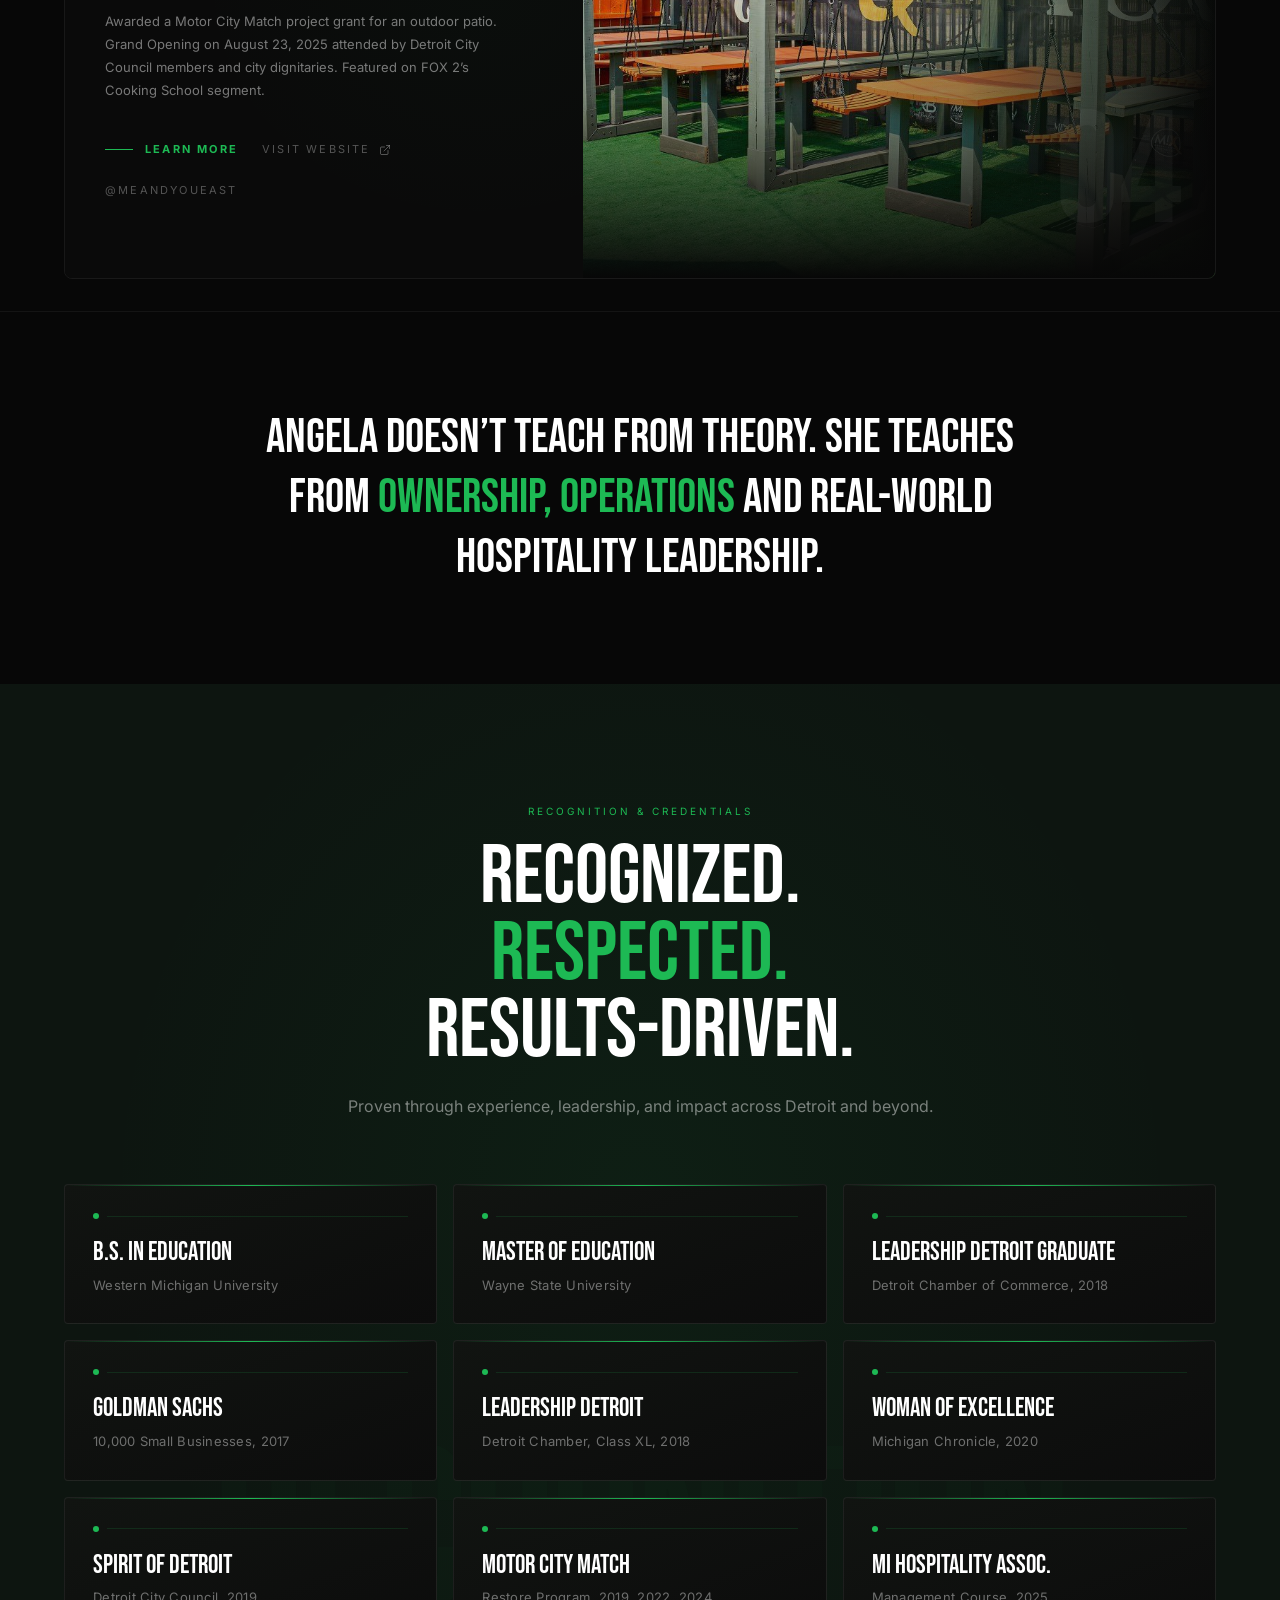
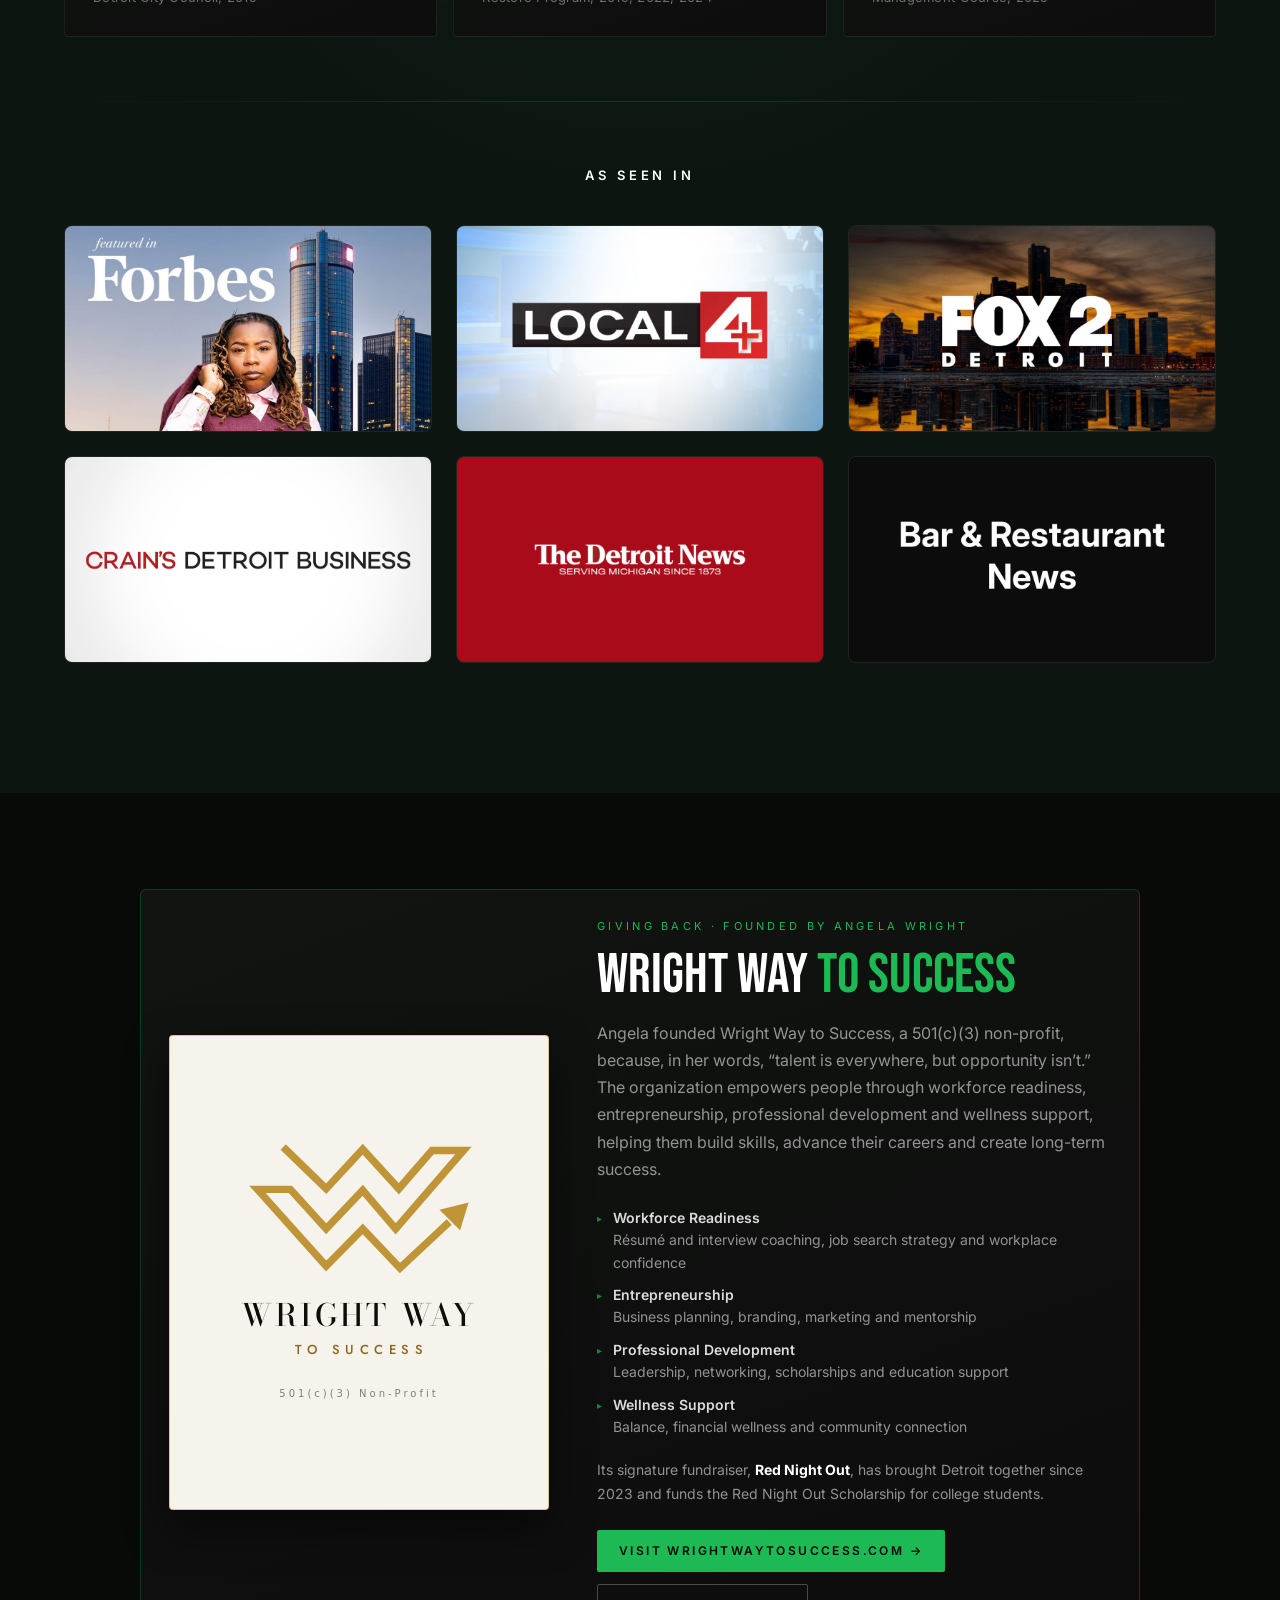
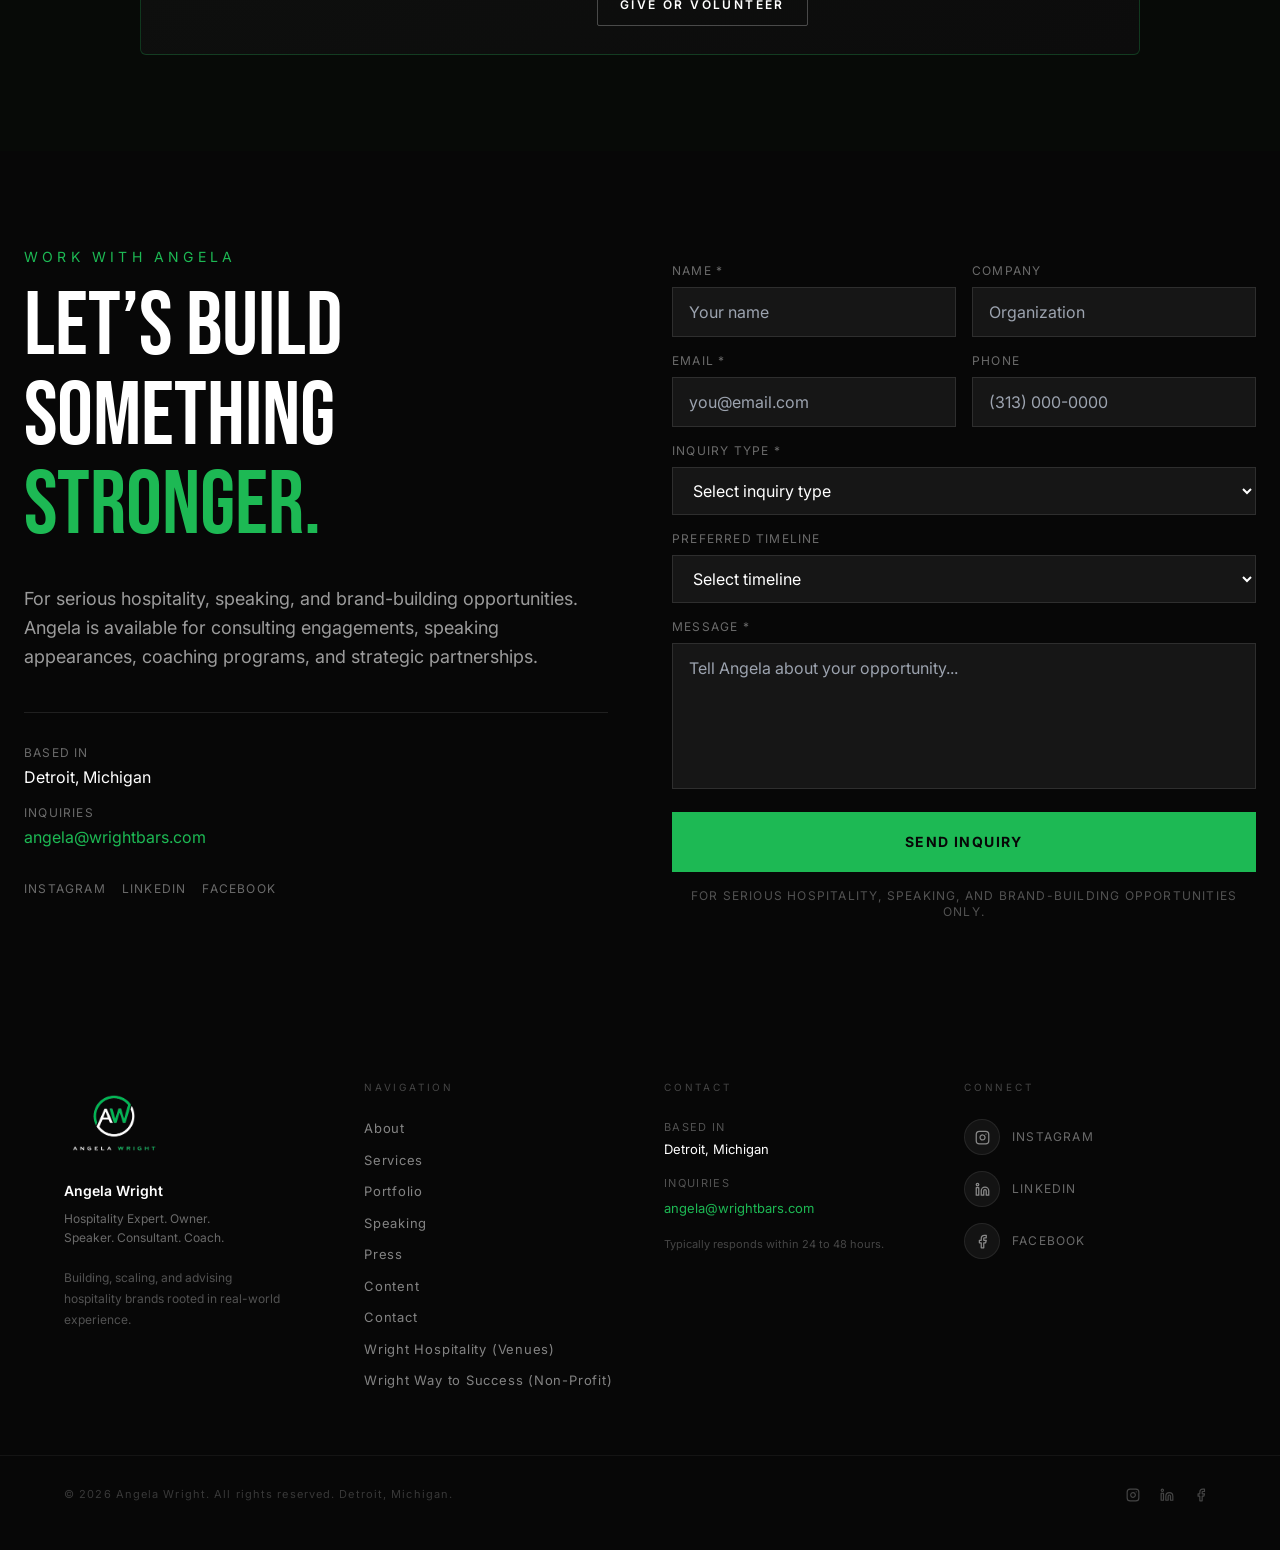
==== commit 3ce8a44d: "Use angela@wrightbars.com as the only email on the site Co-Authored-By: Claude Opus 5.5 <noreply@ant" ====
--- a/index.html
+++ b/index.html
@@ -19,7 +19,7 @@
 <link rel="stylesheet" href="/assets/css/info.css">
 </head>
 <body class="home">
-<div class="aw-topbar"><a href="mailto:iamangelawright@gmail.com">✉ &nbsp; iamangelawright@gmail.com</a><strong>• &nbsp; CONNECT WITH ANGELA &nbsp; | &nbsp; <a href="https://www.facebook.com/iamangelawright1/">f</a> &nbsp; <a href="https://instagram.com/iamangelawright">◎</a> &nbsp; <a href="https://linkedin.com/in/angela-wright-9540b5294">in</a></strong></div><nav class="aw-nav" id="aw-nav" style="--aw-logo-width:125px"><div class="aw-nav-left"><a href="#about">ABOUT</a><a href="#services">SERVICES</a><a href="#portfolio">PORTFOLIO</a></div><a href="#hero" aria-label="Angela Wright home"><img src="/assets/images/3baacd933_AngelaWright_logo_transparent.png" alt="Angela Wright"></a><button class="aw-mobile-toggle" aria-label="Open navigation" type="button" onclick="document.getElementById('aw-nav').classList.toggle('aw-open')">☰</button><div class="aw-nav-right"><a href="#recognition">CREDENTIALS</a><a href="/press">PRESS</a><a href="/content">CONTENT</a><a href="#contact">CONTACT</a><a href="https://calendar.app.google/bNt4V9HfeRj3hD4s8" target="_blank" rel="noopener" class="aw-book">BOOK ANGELA</a></div></nav><main id="aw-page">
+<div class="aw-topbar"><a href="mailto:angela@wrightbars.com">✉ &nbsp; angela@wrightbars.com</a><strong>• &nbsp; CONNECT WITH ANGELA &nbsp; | &nbsp; <a href="https://www.facebook.com/iamangelawright1/">f</a> &nbsp; <a href="https://instagram.com/iamangelawright">◎</a> &nbsp; <a href="https://linkedin.com/in/angela-wright-9540b5294">in</a></strong></div><nav class="aw-nav" id="aw-nav" style="--aw-logo-width:125px"><div class="aw-nav-left"><a href="#about">ABOUT</a><a href="#services">SERVICES</a><a href="#portfolio">PORTFOLIO</a></div><a href="#hero" aria-label="Angela Wright home"><img src="/assets/images/3baacd933_AngelaWright_logo_transparent.png" alt="Angela Wright"></a><button class="aw-mobile-toggle" aria-label="Open navigation" type="button" onclick="document.getElementById('aw-nav').classList.toggle('aw-open')">☰</button><div class="aw-nav-right"><a href="#recognition">CREDENTIALS</a><a href="/press">PRESS</a><a href="/content">CONTENT</a><a href="#contact">CONTACT</a><a href="https://calendar.app.google/bNt4V9HfeRj3hD4s8" target="_blank" rel="noopener" class="aw-book">BOOK ANGELA</a></div></nav><main id="aw-page">
 
 <section class="relative min-h-screen bg-rich-black overflow-hidden flex flex-col active" id="hero"><div class="absolute inset-0"><div class="absolute top-0 right-0 w-1/2 h-full bg-gradient-to-l from-angela-green/8 to-transparent"></div><div class="absolute bottom-0 left-0 w-96 h-96 rounded-full bg-angela-green/5 blur-3xl"></div><div class="absolute top-1/3 right-1/4 w-64 h-64 rounded-full bg-neon-lime/3 blur-3xl"></div><div class="absolute inset-0 opacity-5" style="background-image: linear-gradient(rgba(29, 185, 84, 0.3) 1px, transparent 1px), linear-gradient(90deg, rgba(29, 185, 84, 0.3) 1px, transparent 1px); background-size: 60px 60px;"></div></div><div class="flex-1 flex items-center relative z-10 pt-40 pb-8"><div class="max-w-7xl mx-auto px-6 w-full"><div class="grid lg:grid-cols-2 gap-12 items-center min-h-[calc(100vh-180px)]"><div class="order-2 lg:order-1"><p class="font-body uppercase mb-5" style="font-size: 13px; color: rgb(29, 185, 84); letter-spacing: 0.3em; font-weight: 600;">The Culture Capitalist</p><h1 class="font-display text-white leading-none mb-6" style="font-size: clamp(56px, 9vw, 130px); line-height: 0.9; opacity: 1; transform: none;">BUILT FROM<br><span class="text-angela-green">EXPERIENCE.</span><br>READY TO<br>ELEVATE.</h1><p class="font-body text-white/70 text-lg leading-relaxed mb-8 max-w-xl">Angela Wright is a Detroit hospitality entrepreneur, Michigan licensed real estate broker and real estate developer, owner of four hospitality concepts spanning bars, lounges, a nightclub, and a restaurant, public speaking educator, and consultant helping hospitality leaders build smarter, stronger brands. With 20+ years of real-world ownership behind every word, Angela brings the kind of authority that only comes from doing it herself. Whether you’re scaling a concept, rebuilding your culture, or looking for a voice that moves rooms, Angela delivers.</p><div class="flex flex-wrap gap-4 mb-10"><a class="bg-angela-green text-rich-black font-body font-bold text-sm uppercase tracking-widest px-8 py-4 hover:bg-neon-lime transition-all duration-200 hover:scale-105" href="https://calendar.app.google/bNt4V9HfeRj3hD4s8" target="_blank" rel="noopener">Book Angela</a><a class="border border-white/30 text-white font-body font-bold text-sm uppercase tracking-widest px-8 py-4 hover:border-angela-green hover:text-angela-green transition-all duration-200 inline-block" href="#contact">Explore How She Helps</a></div></div><div class="order-1 lg:order-2 relative"><div class="aw-hero-forbes-wrap relative mx-auto"><div class="absolute -top-4 -right-4 w-full h-full border border-angela-green/30"></div><div class="absolute -bottom-4 -left-4 w-24 h-24 bg-neon-lime/20"></div><a class="aw-hero-forbes relative overflow-hidden" style="z-index: 10;" href="https://www.forbes.com/sites/jasminebrowley/2026/09/21/millennials-built-the-side-hustle-almost-none-of-them-own-it/" target="_blank" rel="noopener" aria-label="Read the Forbes feature on Angela Wright"><img decoding="async" fetchpriority="high" alt="Featured in Forbes: Angela M. Wright, who has spun in Detroit as DJ Lynda Carter for two decades, treated gig income as a down payment rather than a living. The hustle did not change. Where it landed did. Jasmine Browley" width="1000" height="1250" src="/assets/images/forbes-featured-angela-wright.jpg"><span class="aw-hero-forbes-cta font-body uppercase">Read the Forbes feature &#8599;</span></a></div></div></div></div></div></section>
 
@@ -47,9 +47,9 @@
 
 
 
-<section id="giving-back" class="aw-give-section"><div class="max-w-7xl mx-auto px-6 lg:px-16"><div class="aw-give scroll-fade-up"><a class="aw-give-mark" href="https://wrightwaytosuccess.com" target="_blank" rel="noopener"><svg class="aw-wwts-w" viewBox="250 0 790 470" role="img" aria-label="Wright Way to Success logo"><path d="M380 14L530 160L658 22L784 160L900 26L1010 26L773 300L658 165L530 300L405 162L290 162L530 430L658 300L788 437L960 276" fill="none" stroke="currentColor" stroke-width="26" stroke-linejoin="miter"/><path d="M926 233L1028 208L998 305Z" fill="currentColor"/></svg><span class="aw-wwts-name">WRIGHT WAY</span><span class="aw-wwts-sub">TO SUCCESS</span><span class="aw-give-mark-top">501(c)(3) Non-Profit</span></a><div class="aw-give-body"><p class="font-body uppercase aw-feature-eyebrow">Giving Back &middot; Founded by Angela Wright</p><h3 class="font-display text-white">WRIGHT WAY <span style="color: rgb(29, 185, 84);">TO SUCCESS</span></h3><p class="font-body aw-feature-text">Angela founded Wright Way to Success, a 501(c)(3) non-profit, because, in her words, &ldquo;talent is everywhere, but opportunity isn&rsquo;t.&rdquo; The organization empowers people through workforce readiness, entrepreneurship, professional development and wellness support, helping them build skills, advance their careers and create long-term success.</p><ul class="aw-give-list font-body"><li><strong>Workforce Readiness</strong> R&eacute;sum&eacute; and interview coaching, job search strategy and workplace confidence</li><li><strong>Entrepreneurship</strong> Business planning, branding, marketing and mentorship</li><li><strong>Professional Development</strong> Leadership, networking, scholarships and education support</li><li><strong>Wellness Support</strong> Balance, financial wellness and community connection</li></ul><p class="font-body aw-give-note">Its signature fundraiser, <strong>Red Night Out</strong>, has brought Detroit together since 2023 and funds the Red Night Out Scholarship for college students.</p><div class="aw-give-ctas"><a class="aw-feature-link font-body uppercase" href="https://wrightwaytosuccess.com" target="_blank" rel="noopener">Visit WrightWayToSuccess.com &rarr;</a><a class="aw-give-link2 font-body uppercase" href="https://wrightwaytosuccess.com/#contact" target="_blank" rel="noopener">Give or Volunteer</a></div></div></div></div></section><section class="bg-rich-black py-24" id="contact"><div class="max-w-7xl mx-auto px-6"><div class="grid lg:grid-cols-2 gap-16"><div><p class="font-body text-angela-green text-sm uppercase tracking-[0.3em] mb-4">Work With Angela</p><h2 class="font-display text-white leading-none mb-8" style="font-size: clamp(48px, 7vw, 100px);">LET’S BUILD<br>SOMETHING<br><span class="text-angela-green">STRONGER.</span></h2><p class="font-body text-white/60 text-lg leading-relaxed mb-10">For serious hospitality, speaking, and brand-building opportunities. Angela is available for consulting engagements, speaking appearances, coaching programs, and strategic partnerships.</p><div class="space-y-4 border-t border-white/10 pt-8"><div><div class="font-body text-white/40 text-xs uppercase tracking-widest mb-1">Based In</div><div class="font-body text-white">Detroit, Michigan</div></div><div><div class="font-body text-white/40 text-xs uppercase tracking-widest mb-1">Inquiries</div><div class="font-body text-angela-green">iamangelawright@gmail.com</div></div><div class="flex gap-4 pt-4"><a class="font-body text-xs text-white/40 hover:text-angela-green uppercase tracking-widest transition-colors" href="https://instagram.com/iamangelawright" rel="noopener noreferrer" target="_blank">Instagram</a><a class="font-body text-xs text-white/40 hover:text-angela-green uppercase tracking-widest transition-colors" href="https://linkedin.com/in/angela-wright-9540b5294" rel="noopener noreferrer" target="_blank">LinkedIn</a><a class="font-body text-xs text-white/40 hover:text-angela-green uppercase tracking-widest transition-colors" href="https://www.facebook.com/iamangelawright1/" rel="noopener noreferrer" target="_blank">Facebook</a></div></div></div><div><form name="inquiry" method="POST" id="aw-contact-form" class="space-y-4" data-netlify="true" netlify-honeypot="website_address"><input type="hidden" name="form-name" value="inquiry"><input type="hidden" name="subject" value="New website inquiry"><div aria-live="polite" class="font-body text-sm text-white" id="aw-form-feedback" role="status"></div><input aria-hidden="true" autocomplete="off" name="website_address" style="position:absolute;left:-9999px;width:1px;height:1px;opacity:0" tabindex="-1" type="text"><div class="grid grid-cols-2 gap-4"><div><label class="font-body text-white/40 text-xs uppercase tracking-widest block mb-2">Name *</label><input class="w-full bg-deep-charcoal border border-white/10 text-white font-body px-4 py-3 focus:outline-none focus:border-angela-green transition-colors" name="customer_name" placeholder="Your name" required="" type="text" value=""></div><div><label class="font-body text-white/40 text-xs uppercase tracking-widest block mb-2">Company</label><input class="w-full bg-deep-charcoal border border-white/10 text-white font-body px-4 py-3 focus:outline-none focus:border-angela-green transition-colors" name="company" placeholder="Organization" type="text" value=""></div></div><div class="grid grid-cols-2 gap-4"><div><label class="font-body text-white/40 text-xs uppercase tracking-widest block mb-2">Email *</label><input class="w-full bg-deep-charcoal border border-white/10 text-white font-body px-4 py-3 focus:outline-none focus:border-angela-green transition-colors" name="email" placeholder="you@email.com" required="" type="email" value=""></div><div><label class="font-body text-white/40 text-xs uppercase tracking-widest block mb-2">Phone</label><input class="w-full bg-deep-charcoal border border-white/10 text-white font-body px-4 py-3 focus:outline-none focus:border-angela-green transition-colors" name="phone" placeholder="(313) 000-0000" type="tel" value=""></div></div><div><label class="font-body text-white/40 text-xs uppercase tracking-widest block mb-2">Inquiry Type *</label><select class="w-full bg-deep-charcoal border border-white/10 text-white font-body px-4 py-3 focus:outline-none focus:border-angela-green transition-colors" name="inquiry_type" required=""><option value="">Select inquiry type</option><option value="Speaking">Speaking</option><option value="Consulting">Consulting</option><option value="Courses">Courses (Coming 2027)</option><option value="Coaching / Mentorship">Coaching / Mentorship</option><option value="Media Request">Media Request</option><option value="Partnership">Partnership</option><option value="General Inquiry">General Inquiry</option></select></div><div><label class="font-body text-white/40 text-xs uppercase tracking-widest block mb-2">Preferred Timeline</label><select class="w-full bg-deep-charcoal border border-white/10 text-white font-body px-4 py-3 focus:outline-none focus:border-angela-green transition-colors" name="preferred_timeline"><option value="">Select timeline</option><option value="Immediately">Immediately</option><option value="Within 30 days">Within 30 days</option><option value="1 to 3 months">1 to 3 months</option><option value="3 to 6 months">3 to 6 months</option><option value="Flexible">Flexible</option></select></div><div><label class="font-body text-white/40 text-xs uppercase tracking-widest block mb-2">Message *</label><textarea class="w-full bg-deep-charcoal border border-white/10 text-white font-body px-4 py-3 focus:outline-none focus:border-angela-green transition-colors resize-none" name="message" placeholder="Tell Angela about your opportunity..." required="" rows="5"></textarea></div><button class="w-full bg-angela-green text-rich-black font-body font-bold text-sm uppercase tracking-widest py-5 hover:bg-neon-lime transition-all duration-200 hover:scale-[1.01] disabled:opacity-60 disabled:cursor-not-allowed" type="submit">Send Inquiry</button><p class="font-body text-white/30 text-xs text-center uppercase tracking-widest">For serious hospitality, speaking, and brand-building opportunities only.</p></form></div></div></div></section>
+<section id="giving-back" class="aw-give-section"><div class="max-w-7xl mx-auto px-6 lg:px-16"><div class="aw-give scroll-fade-up"><a class="aw-give-mark" href="https://wrightwaytosuccess.com" target="_blank" rel="noopener"><svg class="aw-wwts-w" viewBox="250 0 790 470" role="img" aria-label="Wright Way to Success logo"><path d="M380 14L530 160L658 22L784 160L900 26L1010 26L773 300L658 165L530 300L405 162L290 162L530 430L658 300L788 437L960 276" fill="none" stroke="currentColor" stroke-width="26" stroke-linejoin="miter"/><path d="M926 233L1028 208L998 305Z" fill="currentColor"/></svg><span class="aw-wwts-name">WRIGHT WAY</span><span class="aw-wwts-sub">TO SUCCESS</span><span class="aw-give-mark-top">501(c)(3) Non-Profit</span></a><div class="aw-give-body"><p class="font-body uppercase aw-feature-eyebrow">Giving Back &middot; Founded by Angela Wright</p><h3 class="font-display text-white">WRIGHT WAY <span style="color: rgb(29, 185, 84);">TO SUCCESS</span></h3><p class="font-body aw-feature-text">Angela founded Wright Way to Success, a 501(c)(3) non-profit, because, in her words, &ldquo;talent is everywhere, but opportunity isn&rsquo;t.&rdquo; The organization empowers people through workforce readiness, entrepreneurship, professional development and wellness support, helping them build skills, advance their careers and create long-term success.</p><ul class="aw-give-list font-body"><li><strong>Workforce Readiness</strong> R&eacute;sum&eacute; and interview coaching, job search strategy and workplace confidence</li><li><strong>Entrepreneurship</strong> Business planning, branding, marketing and mentorship</li><li><strong>Professional Development</strong> Leadership, networking, scholarships and education support</li><li><strong>Wellness Support</strong> Balance, financial wellness and community connection</li></ul><p class="font-body aw-give-note">Its signature fundraiser, <strong>Red Night Out</strong>, has brought Detroit together since 2023 and funds the Red Night Out Scholarship for college students.</p><div class="aw-give-ctas"><a class="aw-feature-link font-body uppercase" href="https://wrightwaytosuccess.com" target="_blank" rel="noopener">Visit WrightWayToSuccess.com &rarr;</a><a class="aw-give-link2 font-body uppercase" href="https://wrightwaytosuccess.com/#contact" target="_blank" rel="noopener">Give or Volunteer</a></div></div></div></div></section><section class="bg-rich-black py-24" id="contact"><div class="max-w-7xl mx-auto px-6"><div class="grid lg:grid-cols-2 gap-16"><div><p class="font-body text-angela-green text-sm uppercase tracking-[0.3em] mb-4">Work With Angela</p><h2 class="font-display text-white leading-none mb-8" style="font-size: clamp(48px, 7vw, 100px);">LET’S BUILD<br>SOMETHING<br><span class="text-angela-green">STRONGER.</span></h2><p class="font-body text-white/60 text-lg leading-relaxed mb-10">For serious hospitality, speaking, and brand-building opportunities. Angela is available for consulting engagements, speaking appearances, coaching programs, and strategic partnerships.</p><div class="space-y-4 border-t border-white/10 pt-8"><div><div class="font-body text-white/40 text-xs uppercase tracking-widest mb-1">Based In</div><div class="font-body text-white">Detroit, Michigan</div></div><div><div class="font-body text-white/40 text-xs uppercase tracking-widest mb-1">Inquiries</div><div class="font-body text-angela-green">angela@wrightbars.com</div></div><div class="flex gap-4 pt-4"><a class="font-body text-xs text-white/40 hover:text-angela-green uppercase tracking-widest transition-colors" href="https://instagram.com/iamangelawright" rel="noopener noreferrer" target="_blank">Instagram</a><a class="font-body text-xs text-white/40 hover:text-angela-green uppercase tracking-widest transition-colors" href="https://linkedin.com/in/angela-wright-9540b5294" rel="noopener noreferrer" target="_blank">LinkedIn</a><a class="font-body text-xs text-white/40 hover:text-angela-green uppercase tracking-widest transition-colors" href="https://www.facebook.com/iamangelawright1/" rel="noopener noreferrer" target="_blank">Facebook</a></div></div></div><div><form name="inquiry" method="POST" id="aw-contact-form" class="space-y-4" data-netlify="true" netlify-honeypot="website_address"><input type="hidden" name="form-name" value="inquiry"><input type="hidden" name="subject" value="New website inquiry"><div aria-live="polite" class="font-body text-sm text-white" id="aw-form-feedback" role="status"></div><input aria-hidden="true" autocomplete="off" name="website_address" style="position:absolute;left:-9999px;width:1px;height:1px;opacity:0" tabindex="-1" type="text"><div class="grid grid-cols-2 gap-4"><div><label class="font-body text-white/40 text-xs uppercase tracking-widest block mb-2">Name *</label><input class="w-full bg-deep-charcoal border border-white/10 text-white font-body px-4 py-3 focus:outline-none focus:border-angela-green transition-colors" name="customer_name" placeholder="Your name" required="" type="text" value=""></div><div><label class="font-body text-white/40 text-xs uppercase tracking-widest block mb-2">Company</label><input class="w-full bg-deep-charcoal border border-white/10 text-white font-body px-4 py-3 focus:outline-none focus:border-angela-green transition-colors" name="company" placeholder="Organization" type="text" value=""></div></div><div class="grid grid-cols-2 gap-4"><div><label class="font-body text-white/40 text-xs uppercase tracking-widest block mb-2">Email *</label><input class="w-full bg-deep-charcoal border border-white/10 text-white font-body px-4 py-3 focus:outline-none focus:border-angela-green transition-colors" name="email" placeholder="you@email.com" required="" type="email" value=""></div><div><label class="font-body text-white/40 text-xs uppercase tracking-widest block mb-2">Phone</label><input class="w-full bg-deep-charcoal border border-white/10 text-white font-body px-4 py-3 focus:outline-none focus:border-angela-green transition-colors" name="phone" placeholder="(313) 000-0000" type="tel" value=""></div></div><div><label class="font-body text-white/40 text-xs uppercase tracking-widest block mb-2">Inquiry Type *</label><select class="w-full bg-deep-charcoal border border-white/10 text-white font-body px-4 py-3 focus:outline-none focus:border-angela-green transition-colors" name="inquiry_type" required=""><option value="">Select inquiry type</option><option value="Speaking">Speaking</option><option value="Consulting">Consulting</option><option value="Courses">Courses (Coming 2027)</option><option value="Coaching / Mentorship">Coaching / Mentorship</option><option value="Media Request">Media Request</option><option value="Partnership">Partnership</option><option value="General Inquiry">General Inquiry</option></select></div><div><label class="font-body text-white/40 text-xs uppercase tracking-widest block mb-2">Preferred Timeline</label><select class="w-full bg-deep-charcoal border border-white/10 text-white font-body px-4 py-3 focus:outline-none focus:border-angela-green transition-colors" name="preferred_timeline"><option value="">Select timeline</option><option value="Immediately">Immediately</option><option value="Within 30 days">Within 30 days</option><option value="1 to 3 months">1 to 3 months</option><option value="3 to 6 months">3 to 6 months</option><option value="Flexible">Flexible</option></select></div><div><label class="font-body text-white/40 text-xs uppercase tracking-widest block mb-2">Message *</label><textarea class="w-full bg-deep-charcoal border border-white/10 text-white font-body px-4 py-3 focus:outline-none focus:border-angela-green transition-colors resize-none" name="message" placeholder="Tell Angela about your opportunity..." required="" rows="5"></textarea></div><button class="w-full bg-angela-green text-rich-black font-body font-bold text-sm uppercase tracking-widest py-5 hover:bg-neon-lime transition-all duration-200 hover:scale-[1.01] disabled:opacity-60 disabled:cursor-not-allowed" type="submit">Send Inquiry</button><p class="font-body text-white/30 text-xs text-center uppercase tracking-widest">For serious hospitality, speaking, and brand-building opportunities only.</p></form></div></div></div></section>
 
-</main><footer style="background: rgb(7, 7, 7);"><div class="max-w-7xl mx-auto px-6 lg:px-16 py-16"><div class="grid grid-cols-1 md:grid-cols-2 lg:grid-cols-4 gap-12"><div class="lg:col-span-1"><img src="/assets/images/3baacd933_AngelaWright_logo_transparent.png" alt="Angela Wright" class="h-20 w-auto object-contain mb-5"><p class="font-body font-semibold text-white mb-2" style="font-size: 14px;">Angela Wright</p><p class="font-body mb-5" style="font-size: 12px; color: rgba(255, 255, 255, 0.4); line-height: 1.6;">Hospitality Expert. Owner.<br>Speaker. Consultant. Coach.</p><p class="font-body" style="font-size: 12px; color: rgba(255, 255, 255, 0.3); line-height: 1.75; max-width: 220px;">Building, scaling, and advising hospitality brands rooted in real-world experience.</p></div><div><p class="font-body uppercase mb-6" style="font-size: 10px; color: rgba(255, 255, 255, 0.25); letter-spacing: 0.28em;">Navigation</p><div class="flex flex-col gap-3"><a href="#about" class="font-body transition-colors duration-200" style="font-size: 13px; color: rgba(255, 255, 255, 0.5); letter-spacing: 0.06em;">About</a><a href="#services" class="font-body transition-colors duration-200" style="font-size: 13px; color: rgba(255, 255, 255, 0.5); letter-spacing: 0.06em;">Services</a><a href="#portfolio" class="font-body transition-colors duration-200" style="font-size: 13px; color: rgba(255, 255, 255, 0.5); letter-spacing: 0.06em;">Portfolio</a><a href="#speaking" class="font-body transition-colors duration-200" style="font-size: 13px; color: rgba(255, 255, 255, 0.5); letter-spacing: 0.06em;">Speaking</a><a href="/press" class="font-body transition-colors duration-200" style="font-size: 13px; color: rgba(255, 255, 255, 0.5); letter-spacing: 0.06em;">Press</a><a href="/content" class="font-body transition-colors duration-200" style="font-size: 13px; color: rgba(255, 255, 255, 0.5); letter-spacing: 0.06em;">Content</a><a href="#contact" class="font-body transition-colors duration-200" style="font-size: 13px; color: rgba(255, 255, 255, 0.5); letter-spacing: 0.06em;">Contact</a><a href="https://wrightbars.com" target="_blank" rel="noopener" class="font-body transition-colors duration-200" style="font-size: 13px; color: rgba(255, 255, 255, 0.5); letter-spacing: 0.06em;">Wright Hospitality (Venues)</a><a href="https://wrightwaytosuccess.com" target="_blank" rel="noopener" class="font-body transition-colors duration-200" style="font-size: 13px; color: rgba(255, 255, 255, 0.5); letter-spacing: 0.06em;">Wright Way to Success (Non-Profit)</a></div></div><div><p class="font-body uppercase mb-6" style="font-size: 10px; color: rgba(255, 255, 255, 0.25); letter-spacing: 0.28em;">Contact</p><div class="space-y-4"><div><p class="font-body" style="font-size: 11px; color: rgba(255, 255, 255, 0.3); letter-spacing: 0.12em; text-transform: uppercase; margin-bottom: 4px;">Based In</p><p class="font-body text-white" style="font-size: 13px;">Detroit, Michigan</p></div><div><p class="font-body" style="font-size: 11px; color: rgba(255, 255, 255, 0.3); letter-spacing: 0.12em; text-transform: uppercase; margin-bottom: 4px;">Inquiries</p><a href="mailto:iamangelawright@gmail.com" class="font-body transition-colors duration-200" style="font-size: 13px; color: rgb(29, 185, 84);">iamangelawright@gmail.com</a></div><div><p class="font-body" style="font-size: 11px; color: rgba(255, 255, 255, 0.25); line-height: 1.6;">Typically responds within 24 to 48 hours.</p></div></div></div><div><p class="font-body uppercase mb-6" style="font-size: 10px; color: rgba(255, 255, 255, 0.25); letter-spacing: 0.28em;">Connect</p><div class="flex flex-col gap-4"><a href="https://instagram.com/iamangelawright" target="_blank" rel="noopener noreferrer" class="flex items-center gap-3 group transition-all duration-200"><div class="flex items-center justify-center transition-all duration-200" style="width: 36px; height: 36px; border-radius: 50%; background: rgba(255, 255, 255, 0.05); border: 1px solid rgba(255, 255, 255, 0.08);"><svg xmlns="http://www.w3.org/2000/svg" width="15" height="15" viewBox="0 0 24 24" fill="none" stroke="currentColor" stroke-width="2" stroke-linecap="round" stroke-linejoin="round" class="lucide lucide-instagram" style="color: rgba(255, 255, 255, 0.5);"><rect width="20" height="20" x="2" y="2" rx="5" ry="5"></rect><path d="M16 11.37A4 4 0 1 1 12.63 8 4 4 0 0 1 16 11.37z"></path><line x1="17.5" x2="17.51" y1="6.5" y2="6.5"></line></svg></div><span class="font-body transition-colors duration-200" style="font-size: 12px; color: rgba(255, 255, 255, 0.4); letter-spacing: 0.1em; text-transform: uppercase;">Instagram</span></a><a href="https://linkedin.com/in/angela-wright-9540b5294" target="_blank" rel="noopener noreferrer" class="flex items-center gap-3 group transition-all duration-200"><div class="flex items-center justify-center transition-all duration-200" style="width: 36px; height: 36px; border-radius: 50%; background: rgba(255, 255, 255, 0.05); border: 1px solid rgba(255, 255, 255, 0.08);"><svg xmlns="http://www.w3.org/2000/svg" width="15" height="15" viewBox="0 0 24 24" fill="none" stroke="currentColor" stroke-width="2" stroke-linecap="round" stroke-linejoin="round" class="lucide lucide-linkedin" style="color: rgba(255, 255, 255, 0.5);"><path d="M16 8a6 6 0 0 1 6 6v7h-4v-7a2 2 0 0 0-2-2 2 2 0 0 0-2 2v7h-4v-7a6 6 0 0 1 6-6z"></path><rect width="4" height="12" x="2" y="9"></rect><circle cx="4" cy="4" r="2"></circle></svg></div><span class="font-body transition-colors duration-200" style="font-size: 12px; color: rgba(255, 255, 255, 0.4); letter-spacing: 0.1em; text-transform: uppercase;">LinkedIn</span></a><a href="https://www.facebook.com/iamangelawright1/" target="_blank" rel="noopener noreferrer" class="flex items-center gap-3 group transition-all duration-200"><div class="flex items-center justify-center transition-all duration-200" style="width: 36px; height: 36px; border-radius: 50%; background: rgba(255, 255, 255, 0.05); border: 1px solid rgba(255, 255, 255, 0.08);"><svg xmlns="http://www.w3.org/2000/svg" width="15" height="15" viewBox="0 0 24 24" fill="none" stroke="currentColor" stroke-width="2" stroke-linecap="round" stroke-linejoin="round" class="lucide lucide-facebook" style="color: rgba(255, 255, 255, 0.5);"><path d="M18 2h-3a5 5 0 0 0-5 5v3H7v4h3v8h4v-8h3l1-4h-4V7a1 1 0 0 1 1-1h3z"></path></svg></div><span class="font-body transition-colors duration-200" style="font-size: 12px; color: rgba(255, 255, 255, 0.4); letter-spacing: 0.1em; text-transform: uppercase;">Facebook</span></a></div></div></div></div><div class="max-w-7xl mx-auto px-6 lg:px-16 pb-10" style="border-top: 1px solid rgba(255, 255, 255, 0.05); padding-top: 24px;"><div class="flex flex-col md:flex-row items-center justify-between gap-4"><p class="font-body" style="font-size: 11px; color: rgba(255, 255, 255, 0.2); letter-spacing: 0.1em;">© 2026 Angela Wright. All rights reserved. Detroit, Michigan.</p><div class="flex items-center gap-1"><a href="https://instagram.com/iamangelawright" target="_blank" rel="noopener noreferrer" class="flex items-center justify-center transition-all duration-200" style="width: 30px; height: 30px;"><svg xmlns="http://www.w3.org/2000/svg" width="14" height="14" viewBox="0 0 24 24" fill="none" stroke="currentColor" stroke-width="2" stroke-linecap="round" stroke-linejoin="round" class="lucide lucide-instagram" style="color: rgba(255, 255, 255, 0.25); transition: color 0.2s;"><rect width="20" height="20" x="2" y="2" rx="5" ry="5"></rect><path d="M16 11.37A4 4 0 1 1 12.63 8 4 4 0 0 1 16 11.37z"></path><line x1="17.5" x2="17.51" y1="6.5" y2="6.5"></line></svg></a><a href="https://linkedin.com/in/angela-wright-9540b5294" target="_blank" rel="noopener noreferrer" class="flex items-center justify-center transition-all duration-200" style="width: 30px; height: 30px;"><svg xmlns="http://www.w3.org/2000/svg" width="14" height="14" viewBox="0 0 24 24" fill="none" stroke="currentColor" stroke-width="2" stroke-linecap="round" stroke-linejoin="round" class="lucide lucide-linkedin" style="color: rgba(255, 255, 255, 0.25); transition: color 0.2s;"><path d="M16 8a6 6 0 0 1 6 6v7h-4v-7a2 2 0 0 0-2-2 2 2 0 0 0-2 2v7h-4v-7a6 6 0 0 1 6-6z"></path><rect width="4" height="12" x="2" y="9"></rect><circle cx="4" cy="4" r="2"></circle></svg></a><a href="https://www.facebook.com/iamangelawright1/" target="_blank" rel="noopener noreferrer" class="flex items-center justify-center transition-all duration-200" style="width: 30px; height: 30px;"><svg xmlns="http://www.w3.org/2000/svg" width="14" height="14" viewBox="0 0 24 24" fill="none" stroke="currentColor" stroke-width="2" stroke-linecap="round" stroke-linejoin="round" class="lucide lucide-facebook" style="color: rgba(255, 255, 255, 0.25); transition: color 0.2s;"><path d="M18 2h-3a5 5 0 0 0-5 5v3H7v4h3v8h4v-8h3l1-4h-4V7a1 1 0 0 1 1-1h3z"></path></svg></a></div></div></div></footer>
+</main><footer style="background: rgb(7, 7, 7);"><div class="max-w-7xl mx-auto px-6 lg:px-16 py-16"><div class="grid grid-cols-1 md:grid-cols-2 lg:grid-cols-4 gap-12"><div class="lg:col-span-1"><img src="/assets/images/3baacd933_AngelaWright_logo_transparent.png" alt="Angela Wright" class="h-20 w-auto object-contain mb-5"><p class="font-body font-semibold text-white mb-2" style="font-size: 14px;">Angela Wright</p><p class="font-body mb-5" style="font-size: 12px; color: rgba(255, 255, 255, 0.4); line-height: 1.6;">Hospitality Expert. Owner.<br>Speaker. Consultant. Coach.</p><p class="font-body" style="font-size: 12px; color: rgba(255, 255, 255, 0.3); line-height: 1.75; max-width: 220px;">Building, scaling, and advising hospitality brands rooted in real-world experience.</p></div><div><p class="font-body uppercase mb-6" style="font-size: 10px; color: rgba(255, 255, 255, 0.25); letter-spacing: 0.28em;">Navigation</p><div class="flex flex-col gap-3"><a href="#about" class="font-body transition-colors duration-200" style="font-size: 13px; color: rgba(255, 255, 255, 0.5); letter-spacing: 0.06em;">About</a><a href="#services" class="font-body transition-colors duration-200" style="font-size: 13px; color: rgba(255, 255, 255, 0.5); letter-spacing: 0.06em;">Services</a><a href="#portfolio" class="font-body transition-colors duration-200" style="font-size: 13px; color: rgba(255, 255, 255, 0.5); letter-spacing: 0.06em;">Portfolio</a><a href="#speaking" class="font-body transition-colors duration-200" style="font-size: 13px; color: rgba(255, 255, 255, 0.5); letter-spacing: 0.06em;">Speaking</a><a href="/press" class="font-body transition-colors duration-200" style="font-size: 13px; color: rgba(255, 255, 255, 0.5); letter-spacing: 0.06em;">Press</a><a href="/content" class="font-body transition-colors duration-200" style="font-size: 13px; color: rgba(255, 255, 255, 0.5); letter-spacing: 0.06em;">Content</a><a href="#contact" class="font-body transition-colors duration-200" style="font-size: 13px; color: rgba(255, 255, 255, 0.5); letter-spacing: 0.06em;">Contact</a><a href="https://wrightbars.com" target="_blank" rel="noopener" class="font-body transition-colors duration-200" style="font-size: 13px; color: rgba(255, 255, 255, 0.5); letter-spacing: 0.06em;">Wright Hospitality (Venues)</a><a href="https://wrightwaytosuccess.com" target="_blank" rel="noopener" class="font-body transition-colors duration-200" style="font-size: 13px; color: rgba(255, 255, 255, 0.5); letter-spacing: 0.06em;">Wright Way to Success (Non-Profit)</a></div></div><div><p class="font-body uppercase mb-6" style="font-size: 10px; color: rgba(255, 255, 255, 0.25); letter-spacing: 0.28em;">Contact</p><div class="space-y-4"><div><p class="font-body" style="font-size: 11px; color: rgba(255, 255, 255, 0.3); letter-spacing: 0.12em; text-transform: uppercase; margin-bottom: 4px;">Based In</p><p class="font-body text-white" style="font-size: 13px;">Detroit, Michigan</p></div><div><p class="font-body" style="font-size: 11px; color: rgba(255, 255, 255, 0.3); letter-spacing: 0.12em; text-transform: uppercase; margin-bottom: 4px;">Inquiries</p><a href="mailto:angela@wrightbars.com" class="font-body transition-colors duration-200" style="font-size: 13px; color: rgb(29, 185, 84);">angela@wrightbars.com</a></div><div><p class="font-body" style="font-size: 11px; color: rgba(255, 255, 255, 0.25); line-height: 1.6;">Typically responds within 24 to 48 hours.</p></div></div></div><div><p class="font-body uppercase mb-6" style="font-size: 10px; color: rgba(255, 255, 255, 0.25); letter-spacing: 0.28em;">Connect</p><div class="flex flex-col gap-4"><a href="https://instagram.com/iamangelawright" target="_blank" rel="noopener noreferrer" class="flex items-center gap-3 group transition-all duration-200"><div class="flex items-center justify-center transition-all duration-200" style="width: 36px; height: 36px; border-radius: 50%; background: rgba(255, 255, 255, 0.05); border: 1px solid rgba(255, 255, 255, 0.08);"><svg xmlns="http://www.w3.org/2000/svg" width="15" height="15" viewBox="0 0 24 24" fill="none" stroke="currentColor" stroke-width="2" stroke-linecap="round" stroke-linejoin="round" class="lucide lucide-instagram" style="color: rgba(255, 255, 255, 0.5);"><rect width="20" height="20" x="2" y="2" rx="5" ry="5"></rect><path d="M16 11.37A4 4 0 1 1 12.63 8 4 4 0 0 1 16 11.37z"></path><line x1="17.5" x2="17.51" y1="6.5" y2="6.5"></line></svg></div><span class="font-body transition-colors duration-200" style="font-size: 12px; color: rgba(255, 255, 255, 0.4); letter-spacing: 0.1em; text-transform: uppercase;">Instagram</span></a><a href="https://linkedin.com/in/angela-wright-9540b5294" target="_blank" rel="noopener noreferrer" class="flex items-center gap-3 group transition-all duration-200"><div class="flex items-center justify-center transition-all duration-200" style="width: 36px; height: 36px; border-radius: 50%; background: rgba(255, 255, 255, 0.05); border: 1px solid rgba(255, 255, 255, 0.08);"><svg xmlns="http://www.w3.org/2000/svg" width="15" height="15" viewBox="0 0 24 24" fill="none" stroke="currentColor" stroke-width="2" stroke-linecap="round" stroke-linejoin="round" class="lucide lucide-linkedin" style="color: rgba(255, 255, 255, 0.5);"><path d="M16 8a6 6 0 0 1 6 6v7h-4v-7a2 2 0 0 0-2-2 2 2 0 0 0-2 2v7h-4v-7a6 6 0 0 1 6-6z"></path><rect width="4" height="12" x="2" y="9"></rect><circle cx="4" cy="4" r="2"></circle></svg></div><span class="font-body transition-colors duration-200" style="font-size: 12px; color: rgba(255, 255, 255, 0.4); letter-spacing: 0.1em; text-transform: uppercase;">LinkedIn</span></a><a href="https://www.facebook.com/iamangelawright1/" target="_blank" rel="noopener noreferrer" class="flex items-center gap-3 group transition-all duration-200"><div class="flex items-center justify-center transition-all duration-200" style="width: 36px; height: 36px; border-radius: 50%; background: rgba(255, 255, 255, 0.05); border: 1px solid rgba(255, 255, 255, 0.08);"><svg xmlns="http://www.w3.org/2000/svg" width="15" height="15" viewBox="0 0 24 24" fill="none" stroke="currentColor" stroke-width="2" stroke-linecap="round" stroke-linejoin="round" class="lucide lucide-facebook" style="color: rgba(255, 255, 255, 0.5);"><path d="M18 2h-3a5 5 0 0 0-5 5v3H7v4h3v8h4v-8h3l1-4h-4V7a1 1 0 0 1 1-1h3z"></path></svg></div><span class="font-body transition-colors duration-200" style="font-size: 12px; color: rgba(255, 255, 255, 0.4); letter-spacing: 0.1em; text-transform: uppercase;">Facebook</span></a></div></div></div></div><div class="max-w-7xl mx-auto px-6 lg:px-16 pb-10" style="border-top: 1px solid rgba(255, 255, 255, 0.05); padding-top: 24px;"><div class="flex flex-col md:flex-row items-center justify-between gap-4"><p class="font-body" style="font-size: 11px; color: rgba(255, 255, 255, 0.2); letter-spacing: 0.1em;">© 2026 Angela Wright. All rights reserved. Detroit, Michigan.</p><div class="flex items-center gap-1"><a href="https://instagram.com/iamangelawright" target="_blank" rel="noopener noreferrer" class="flex items-center justify-center transition-all duration-200" style="width: 30px; height: 30px;"><svg xmlns="http://www.w3.org/2000/svg" width="14" height="14" viewBox="0 0 24 24" fill="none" stroke="currentColor" stroke-width="2" stroke-linecap="round" stroke-linejoin="round" class="lucide lucide-instagram" style="color: rgba(255, 255, 255, 0.25); transition: color 0.2s;"><rect width="20" height="20" x="2" y="2" rx="5" ry="5"></rect><path d="M16 11.37A4 4 0 1 1 12.63 8 4 4 0 0 1 16 11.37z"></path><line x1="17.5" x2="17.51" y1="6.5" y2="6.5"></line></svg></a><a href="https://linkedin.com/in/angela-wright-9540b5294" target="_blank" rel="noopener noreferrer" class="flex items-center justify-center transition-all duration-200" style="width: 30px; height: 30px;"><svg xmlns="http://www.w3.org/2000/svg" width="14" height="14" viewBox="0 0 24 24" fill="none" stroke="currentColor" stroke-width="2" stroke-linecap="round" stroke-linejoin="round" class="lucide lucide-linkedin" style="color: rgba(255, 255, 255, 0.25); transition: color 0.2s;"><path d="M16 8a6 6 0 0 1 6 6v7h-4v-7a2 2 0 0 0-2-2 2 2 0 0 0-2 2v7h-4v-7a6 6 0 0 1 6-6z"></path><rect width="4" height="12" x="2" y="9"></rect><circle cx="4" cy="4" r="2"></circle></svg></a><a href="https://www.facebook.com/iamangelawright1/" target="_blank" rel="noopener noreferrer" class="flex items-center justify-center transition-all duration-200" style="width: 30px; height: 30px;"><svg xmlns="http://www.w3.org/2000/svg" width="14" height="14" viewBox="0 0 24 24" fill="none" stroke="currentColor" stroke-width="2" stroke-linecap="round" stroke-linejoin="round" class="lucide lucide-facebook" style="color: rgba(255, 255, 255, 0.25); transition: color 0.2s;"><path d="M18 2h-3a5 5 0 0 0-5 5v3H7v4h3v8h4v-8h3l1-4h-4V7a1 1 0 0 1 1-1h3z"></path></svg></a></div></div></div></footer>
 <div class="aw-modal-backdrop" id="aw-modal-backdrop" hidden=""><div class="aw-modal-panel" role="dialog" aria-modal="true" aria-label="Angela Wright request form"><button type="button" class="aw-modal-close" aria-label="Close dialog">×</button>
 <div id="aw-booking"><p class="aw-modal-eyebrow">BOOK ANGELA WRIGHT</p><h2 id="aw-modal-title">SELECT A SERVICE</h2><div class="aw-steps"><span>1 SERVICE</span><span>2 TIMING</span><span>3 DETAILS</span><span>4 CONFIRM</span></div><form name="booking-request" method="POST" id="aw-booking-form" data-netlify="true" netlify-honeypot="website_address"><input type="hidden" name="form-name" value="booking-request"><input type="hidden" name="subject" value="New booking request from the website"><input type="text" name="website_address" class="aw-hp" tabindex="-1" autocomplete="off"><section data-step="1"><div class="aw-service-grid"><label class="aw-choice"><input type="radio" name="service" value="Keynote Speaking" required=""><strong>Keynote Speaking</strong><small>Energize your audience with Angela’s signature hospitality + leadership talks.</small><em>Custom Rate</em></label><label class="aw-choice"><input type="radio" name="service" value="Consulting" required=""><strong>Consulting</strong><small>Virtual or in-person consulting on hospitality, operations and brand building.</small><em>Custom Rate</em></label><label class="aw-choice"><input type="radio" name="service" value="Coaching &amp; Mentorship" required=""><strong>Coaching &amp; Mentorship</strong><small>1-on-1 and group coaching programs for hospitality leaders.</small><em>Custom Rate</em></label><label class="aw-choice"><input type="radio" name="service" value="Brand Partnership" required=""><strong>Brand Partnership</strong><small>Co-branding, media and strategic partnerships.</small><em>Custom Rate</em></label></div><label class="aw-field">Topic or focus (optional)<input name="topic" placeholder="What would you like to discuss?"></label></section><section data-step="2" hidden=""><p>When would you like to work with Angela?</p><div class="aw-timelines"><label class="aw-choice"><input type="radio" name="timeline" value="Immediately" required=""> Immediately</label><label class="aw-choice"><input type="radio" name="timeline" value="Within 30 Days" required=""> Within 30 Days</label><label class="aw-choice"><input type="radio" name="timeline" value="1 to 3 Months" required=""> 1 to 3 Months</label><label class="aw-choice"><input type="radio" name="timeline" value="3 to 6 Months" required=""> 3 to 6 Months</label><label class="aw-choice"><input type="radio" name="timeline" value="Flexible / TBD" required=""> Flexible / TBD</label></div></section><section data-step="3" hidden=""><div class="aw-fields"><label>Full name *<input name="full_name" required=""></label><label>Company / organization<input name="company"></label><label>Email *<input type="email" name="email" required=""></label><label>Phone<input name="phone" type="tel"></label><label class="aw-wide">Tell Angela about your project *<textarea name="message" required="" rows="4"></textarea></label></div></section><section data-step="4" hidden=""><div id="aw-booking-review"></div><p>Your request will be sent to Angela's team. This is an inquiry, not a confirmed appointment.</p></section><div class="aw-modal-actions"><button type="button" class="aw-back" hidden="">BACK</button><button type="button" class="aw-next">CONTINUE →</button><button type="submit" class="aw-submit" hidden="">SEND BOOKING REQUEST →</button></div></form></div>
 <div id="aw-preorder" hidden=""><p class="aw-modal-eyebrow">PRE-ORDER</p><h2 id="aw-product-title">THE BAR BOSS BLUEPRINT™</h2><p>Secure your copy today. You'll receive an invoice via email to complete your purchase once orders are confirmed. Limited early access will be prioritized.</p><form name="book-preorder" method="POST" id="aw-preorder-form" data-netlify="true" netlify-honeypot="website_address"><input type="hidden" name="form-name" value="book-preorder"><input type="hidden" name="subject" value="New book pre-order request"><input type="hidden" name="product" id="aw-product-value"><input type="text" name="website_address" class="aw-hp" tabindex="-1" autocomplete="off"><div class="aw-fields"><label class="aw-wide">Full name *<input name="full_name" required=""></label><label>Email *<input type="email" name="email" required=""></label><label>Phone *<input name="phone" type="tel" required=""></label><label class="aw-wide">Business name (optional)<input name="business_name"></label><label class="aw-wide">Type of interest<select name="interest_type"><option value="">Select interest type</option><option>Personal Purchase</option><option>Bulk Order</option><option>Speaking / Training Interest</option><option>Other</option></select></label><label class="aw-wide aw-agree"><input type="checkbox" name="agreed" required=""> I understand this is a pre-order request and I will receive an invoice via email to complete payment.</label></div><button type="submit" class="aw-submit">SUBMIT PRE-ORDER REQUEST</button><p class="aw-no-payment">NO PAYMENT REQUIRED TODAY.</p></form></div>
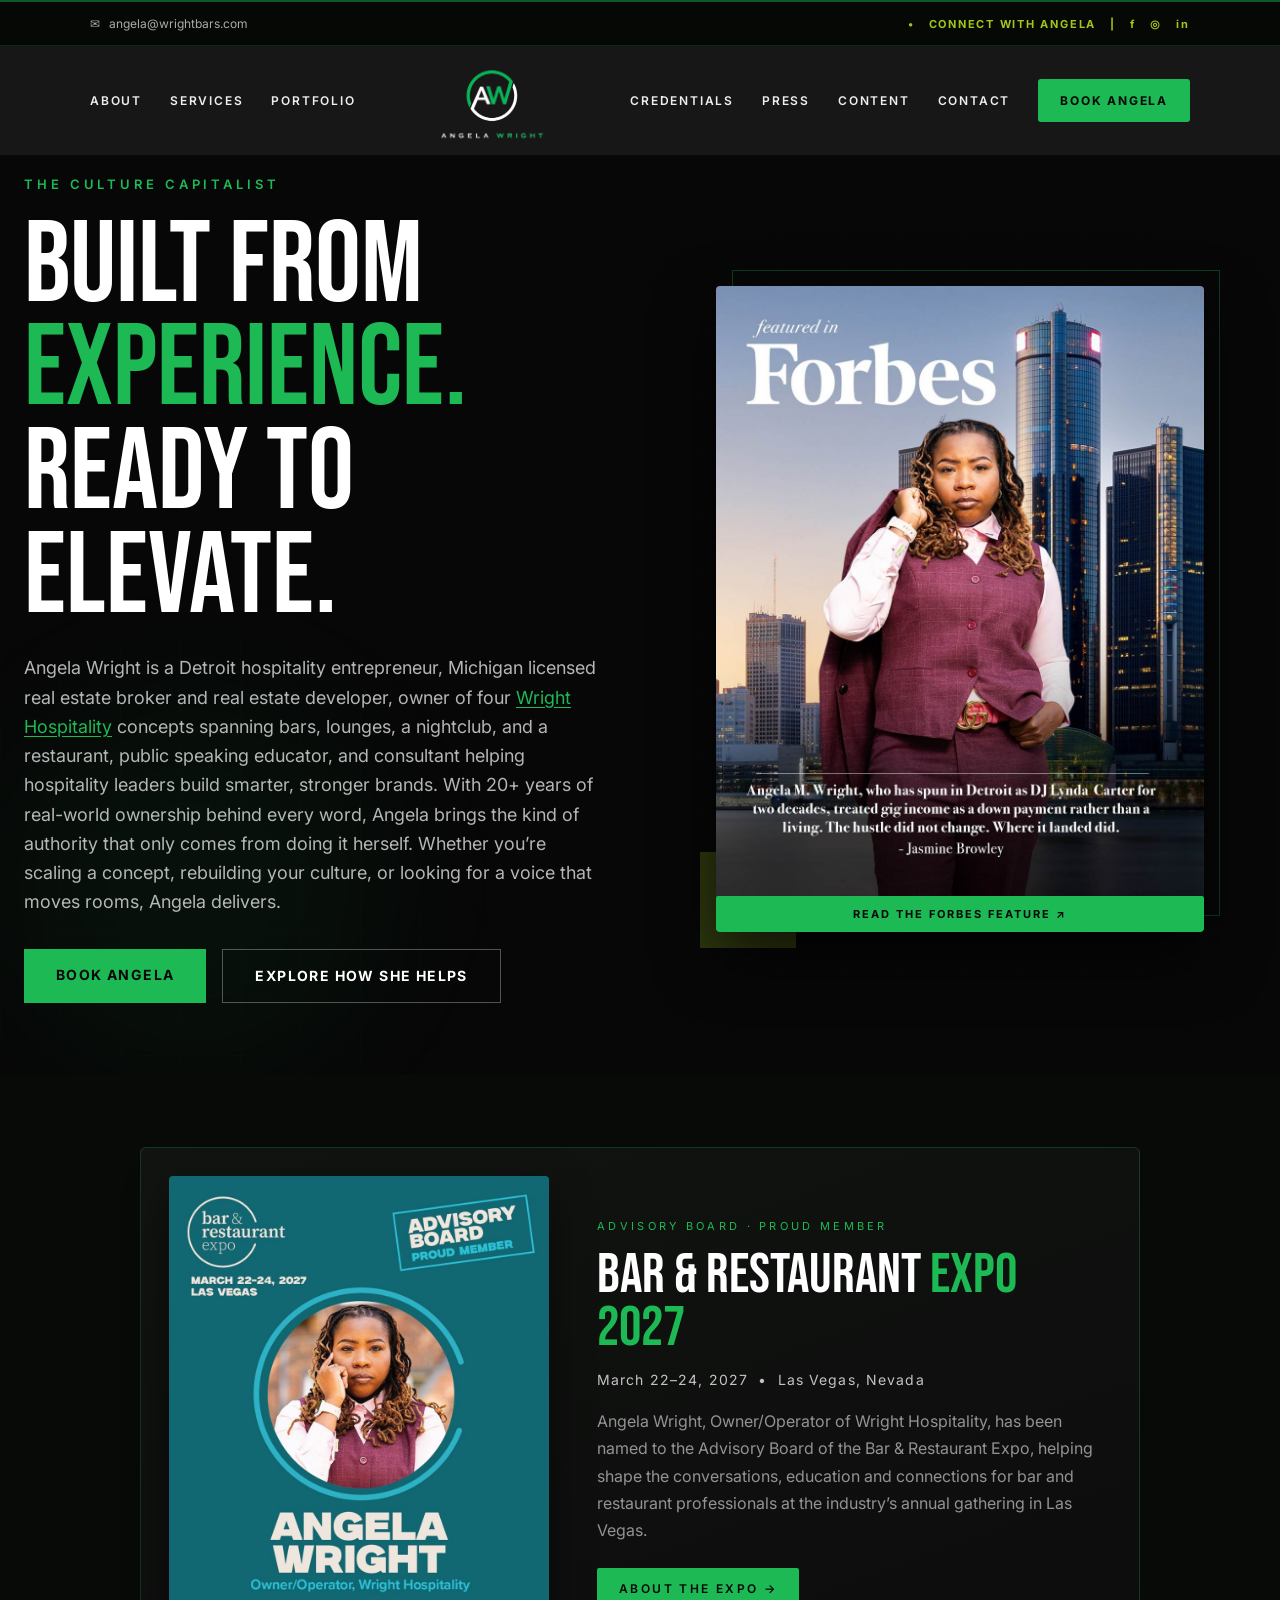
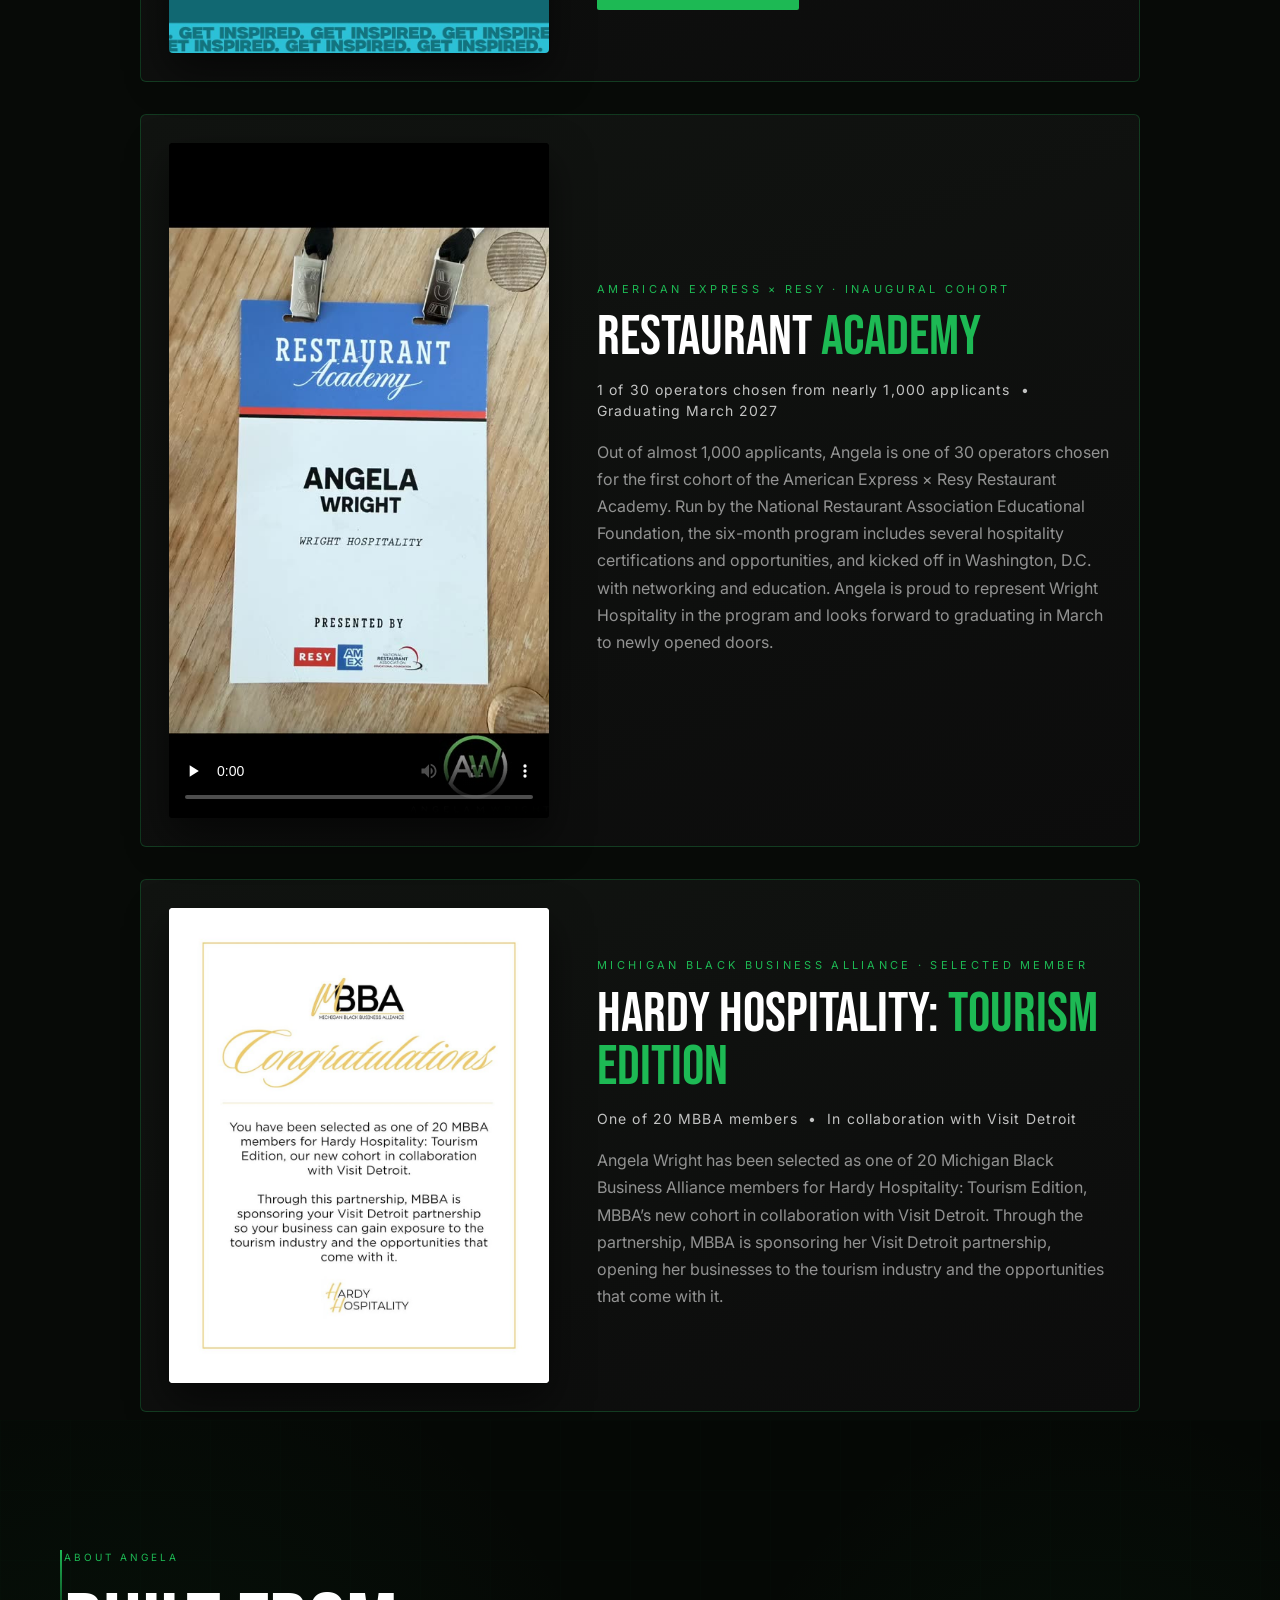
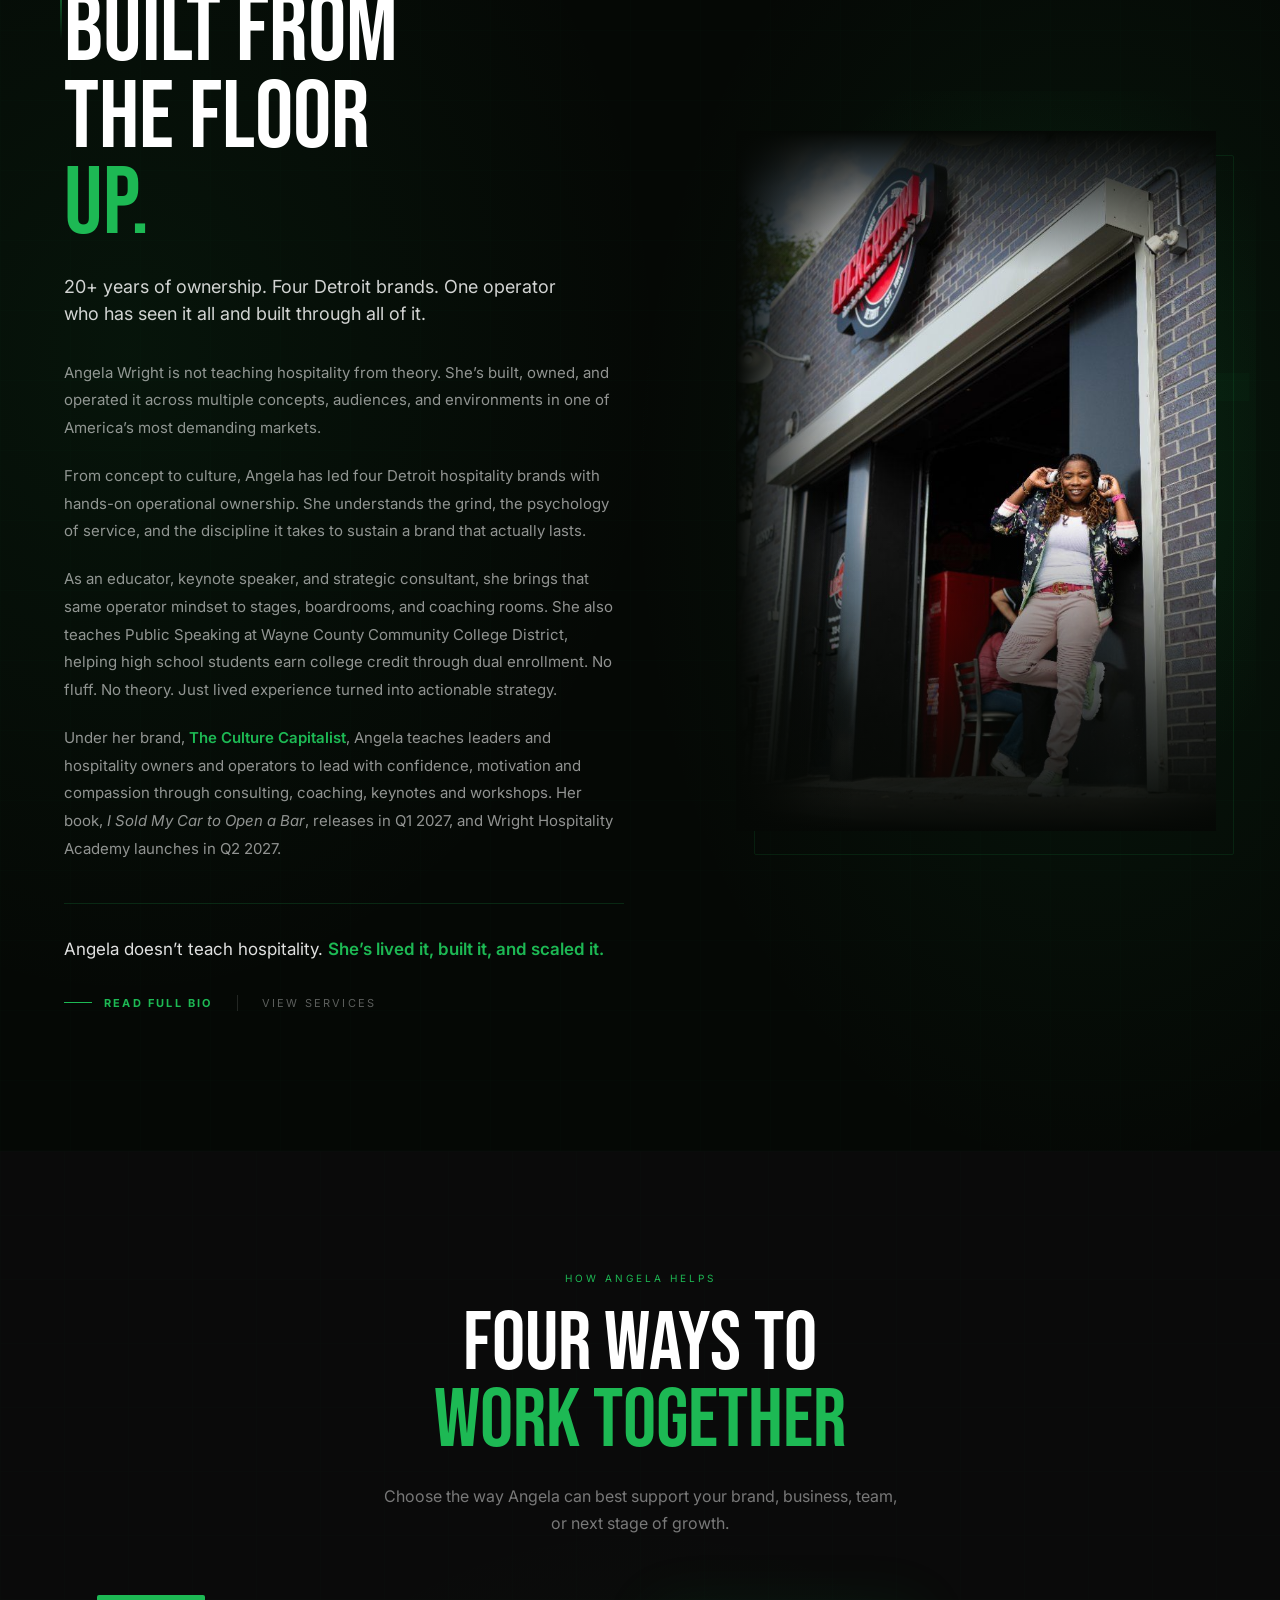
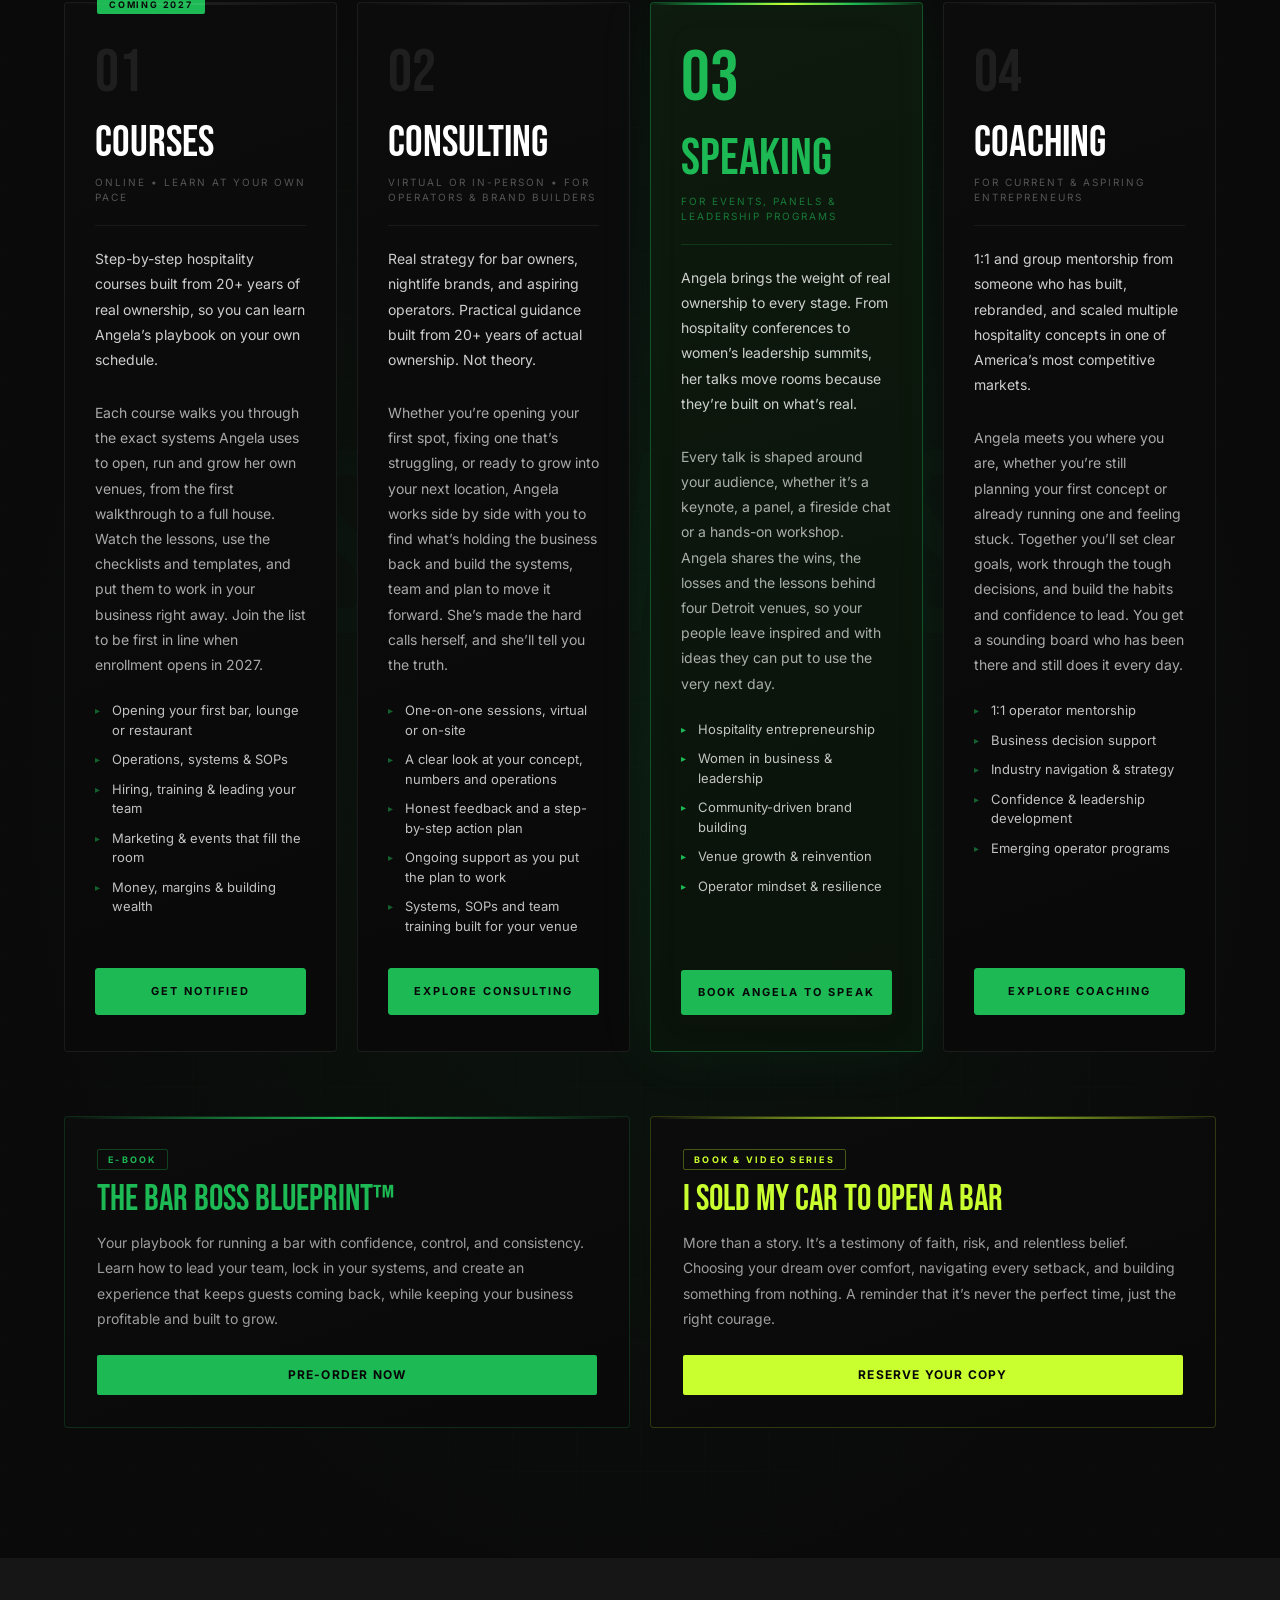
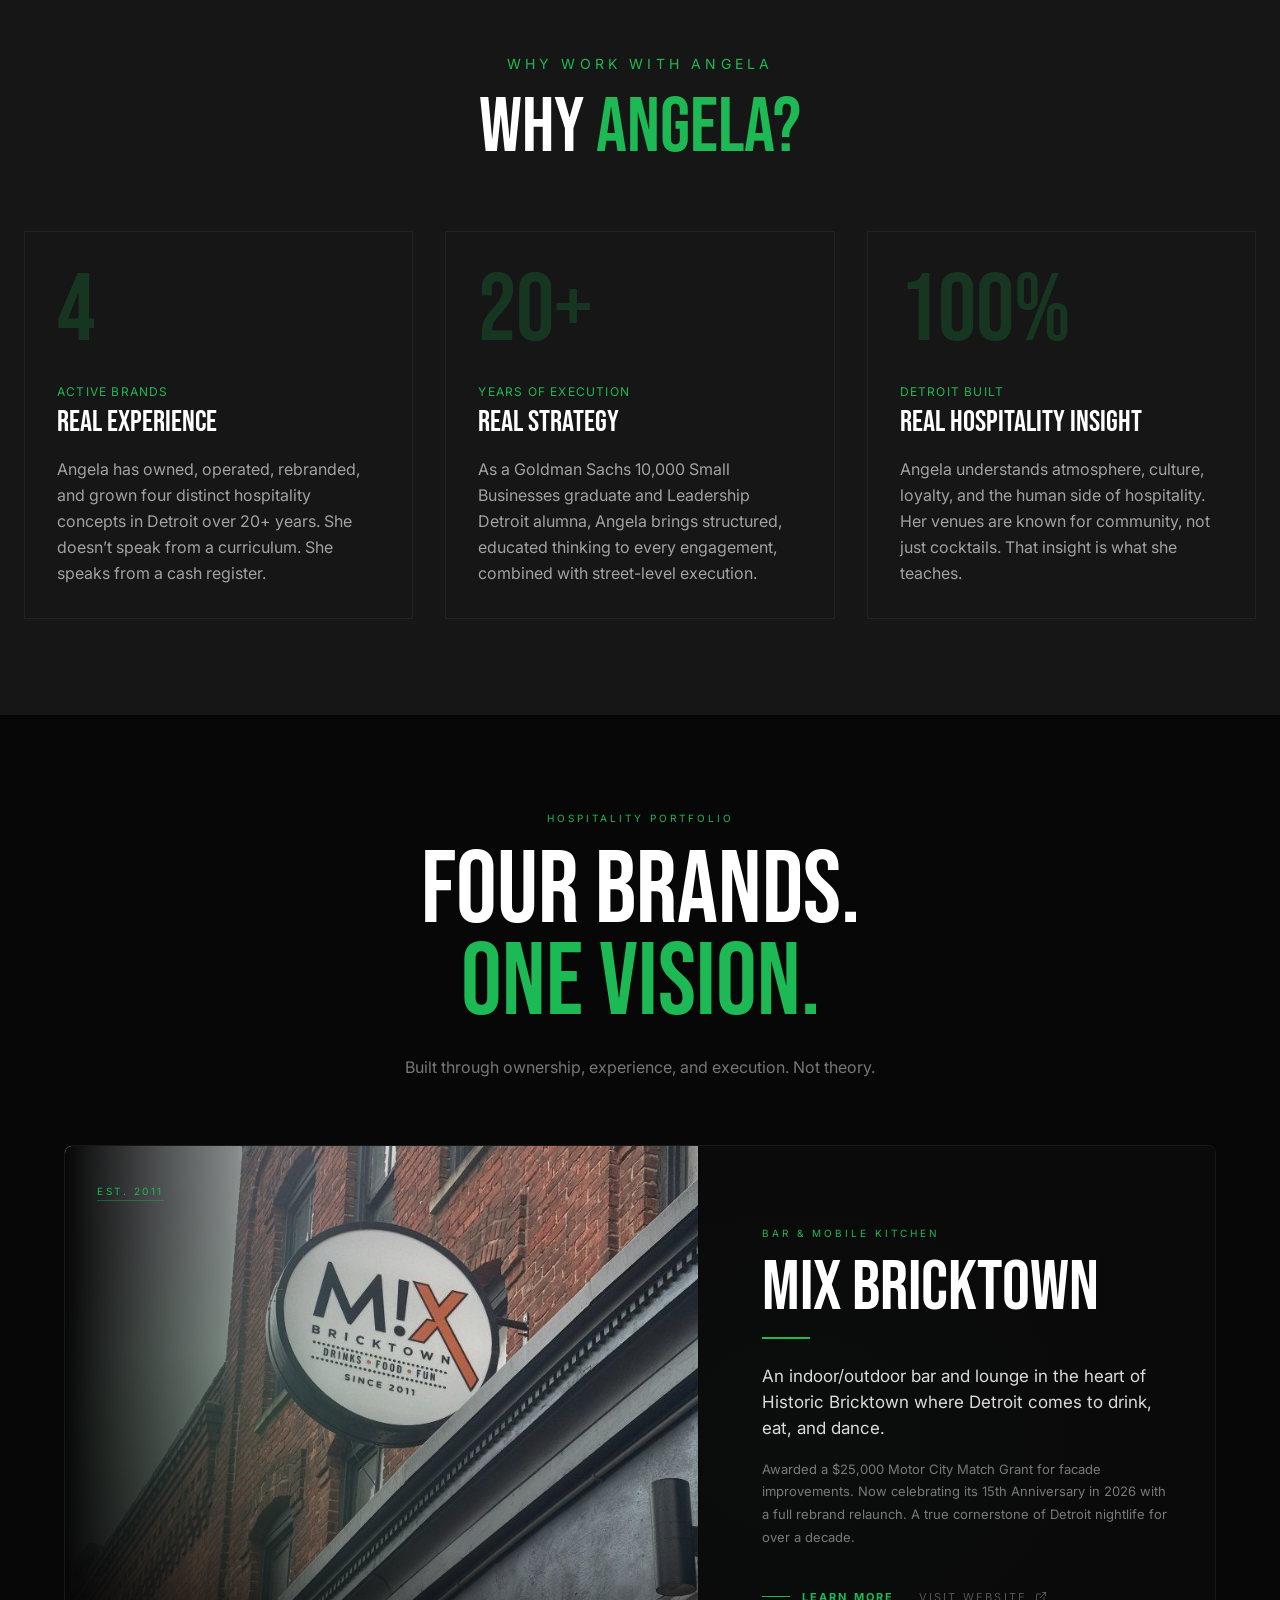
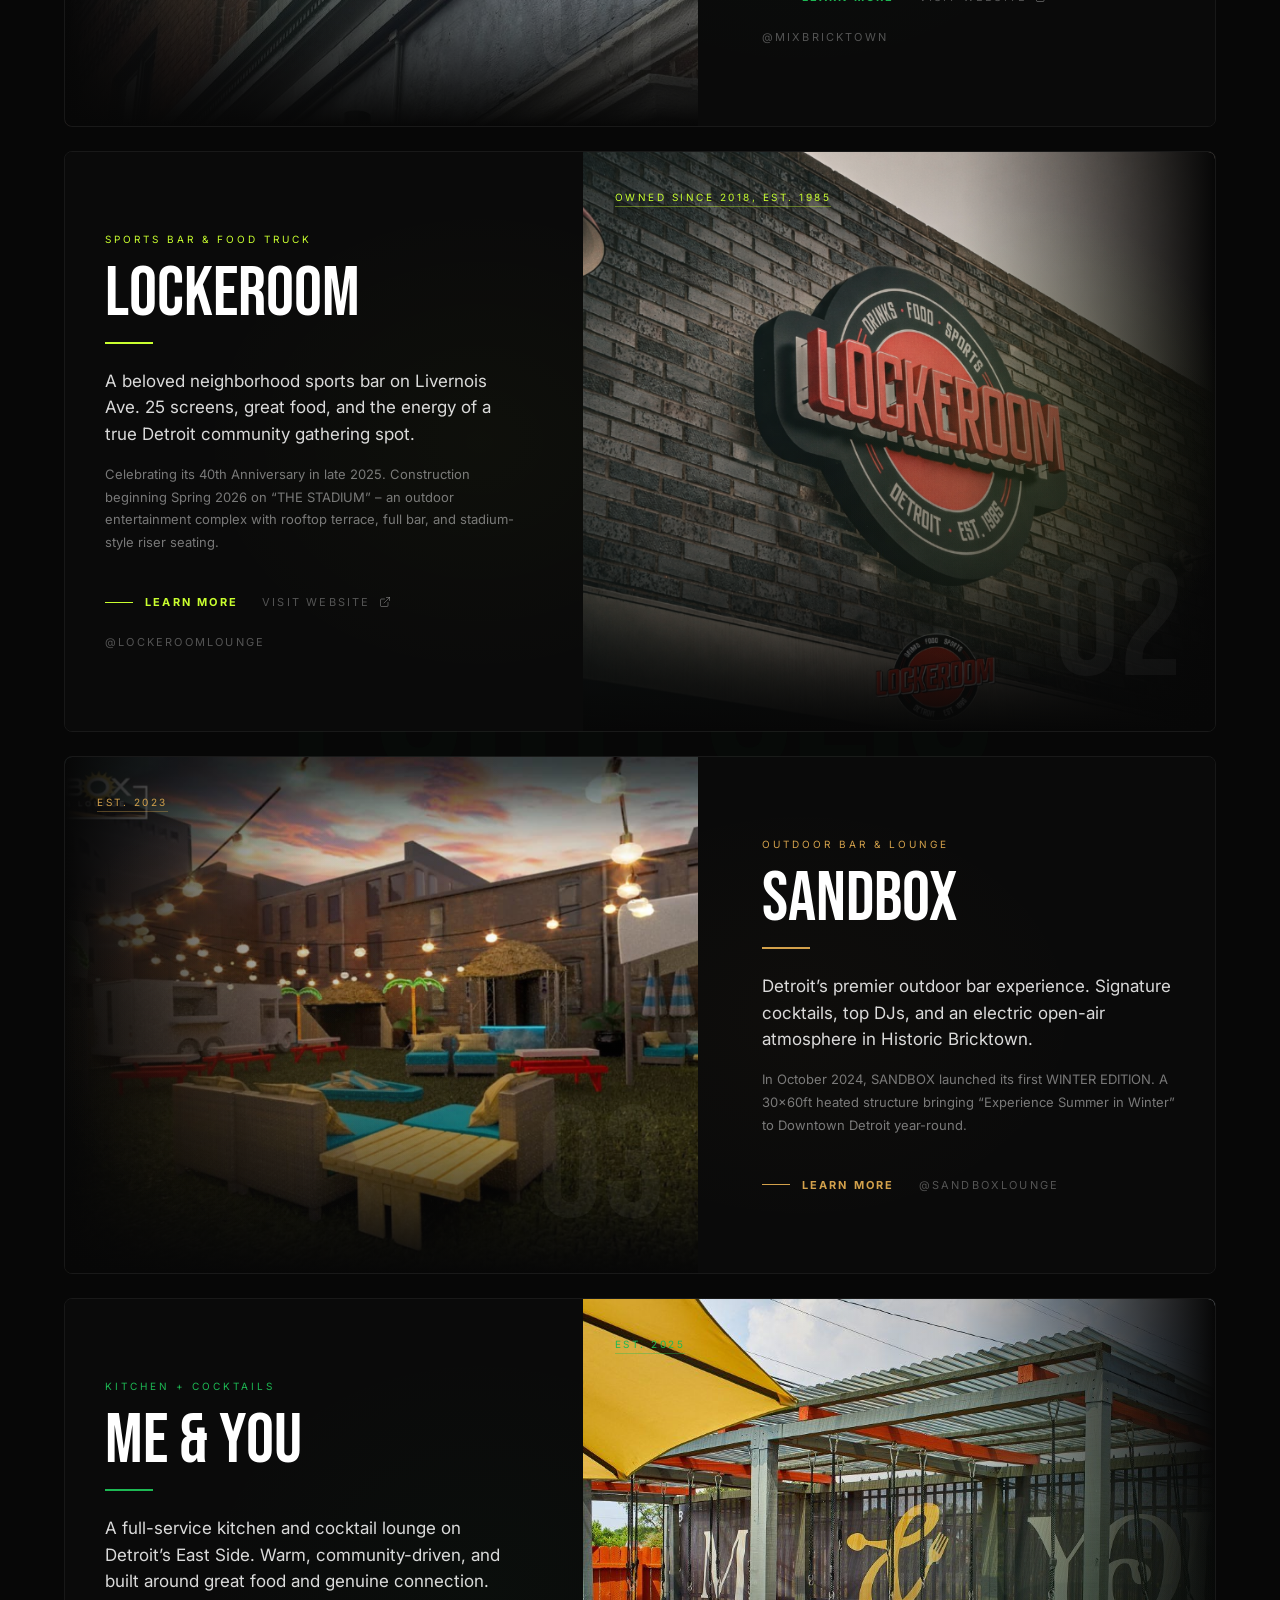
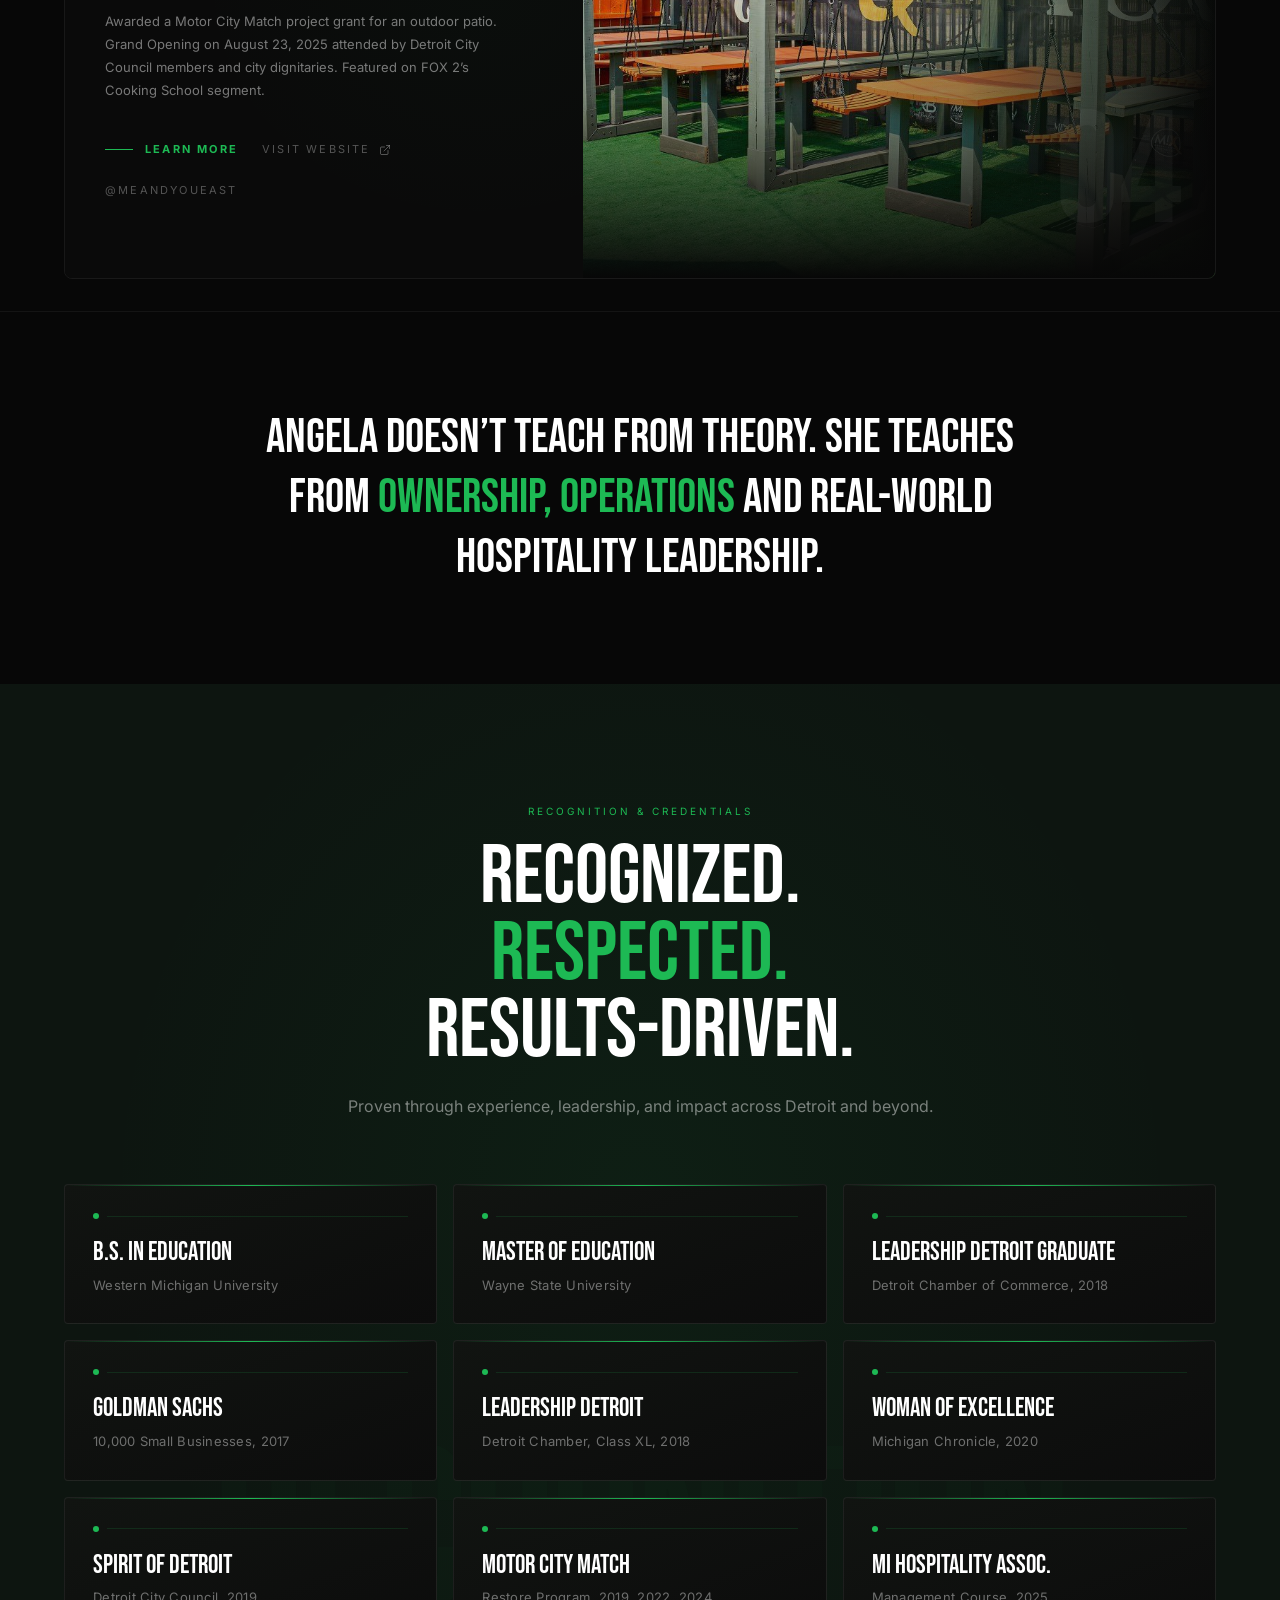
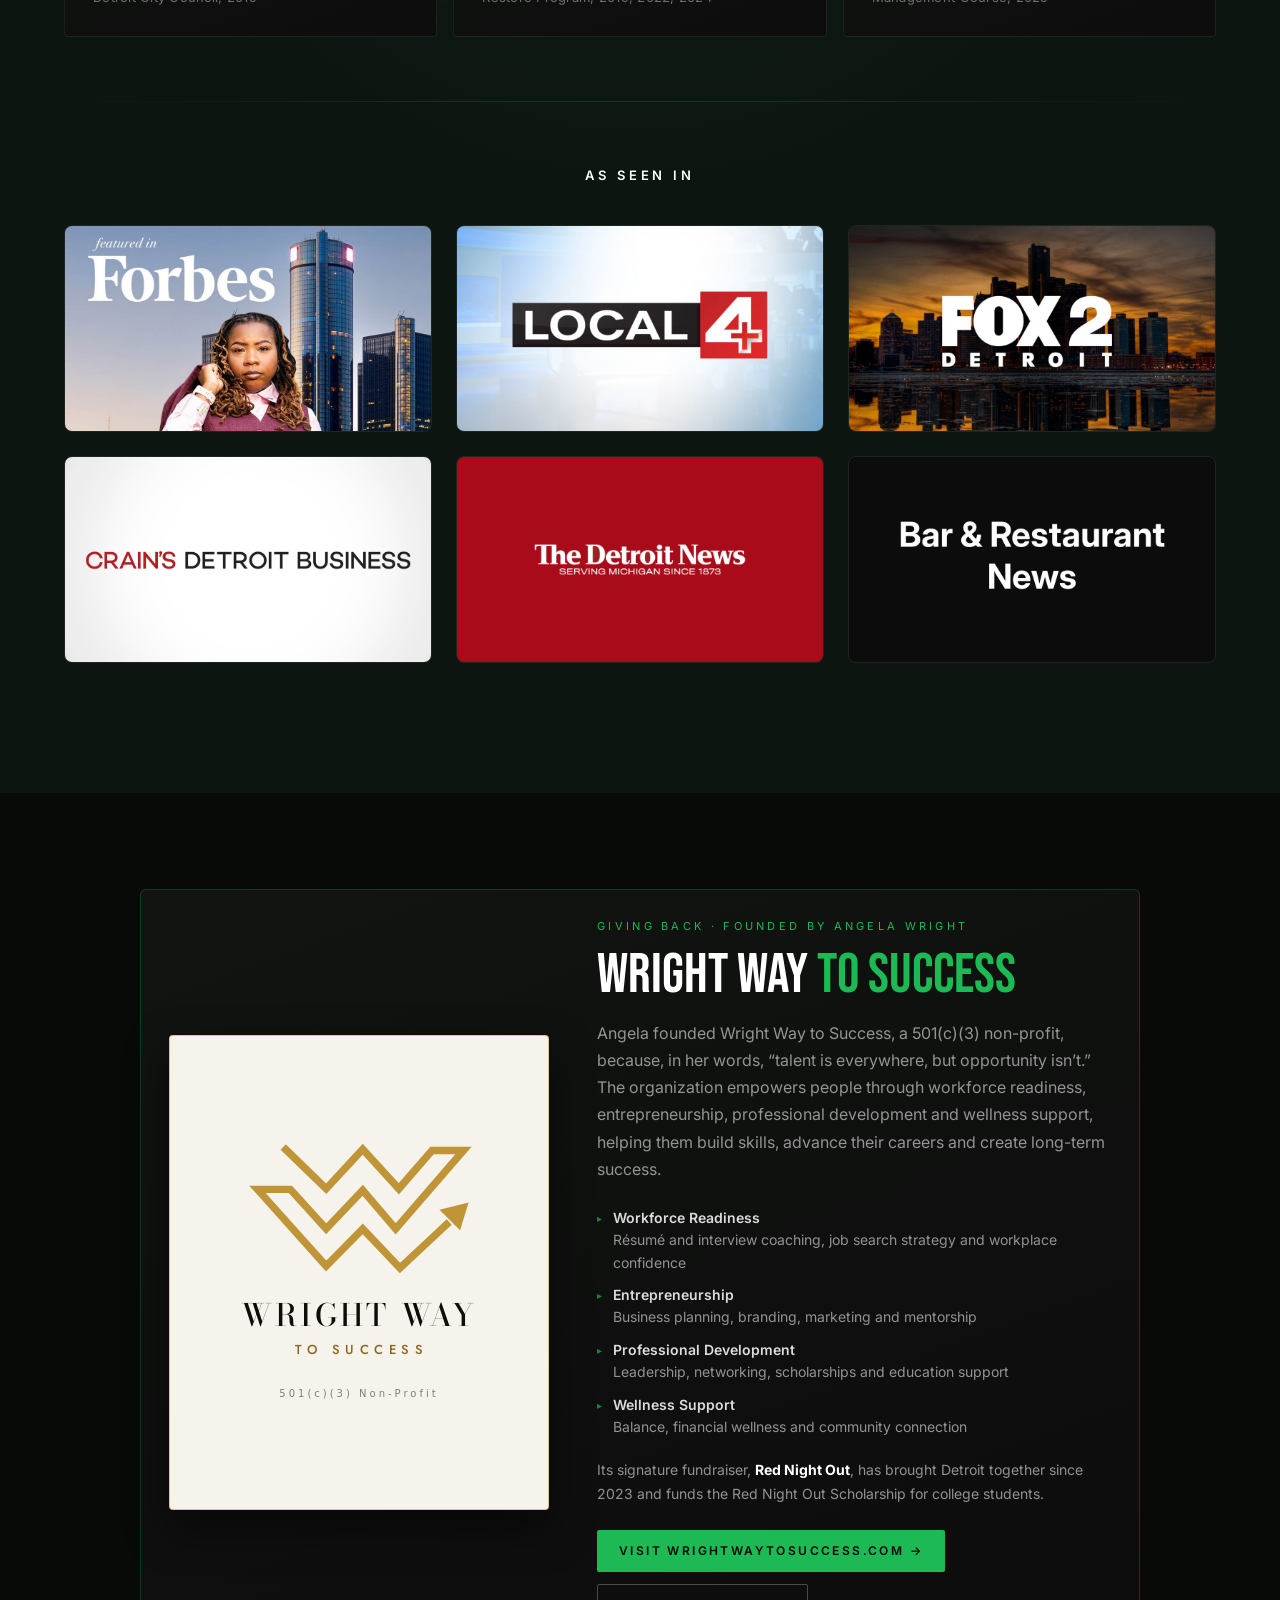
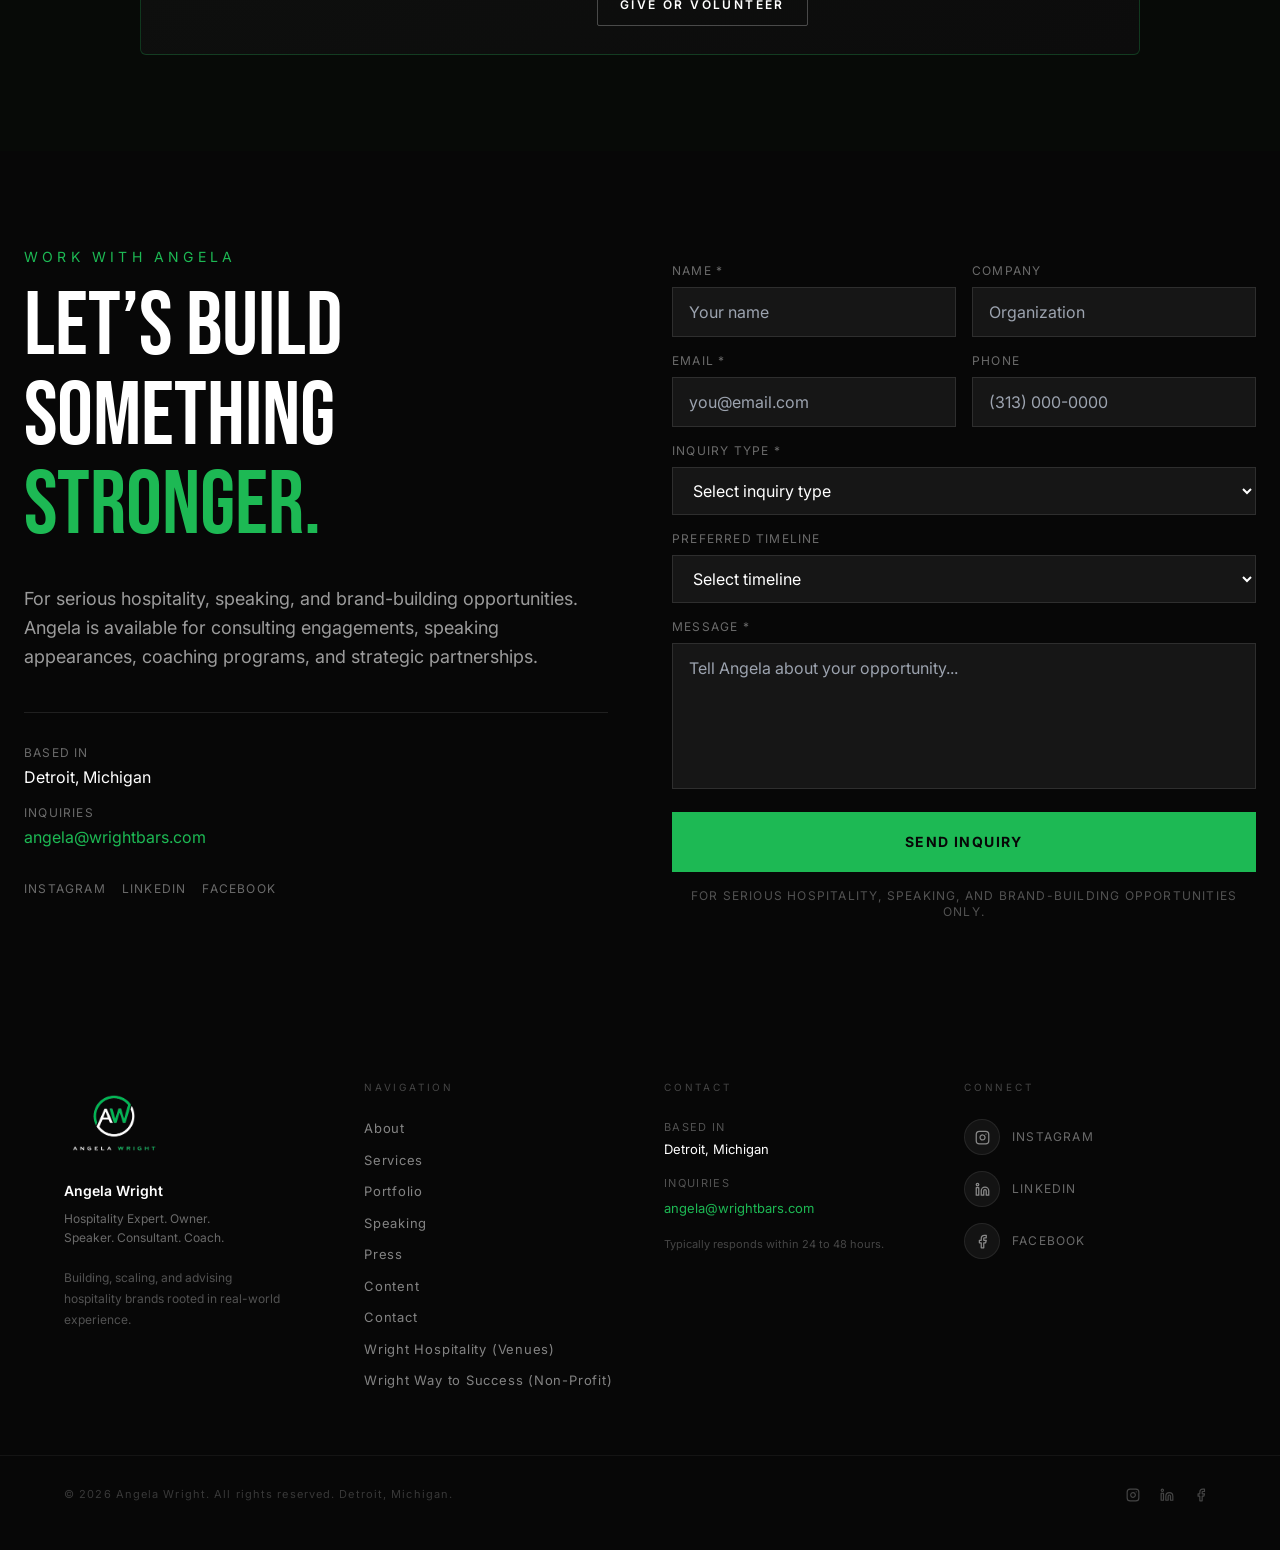
==== commit f3e14ad0: "Link Wright Hospitality in the hero intro to wrightbars.com Co-Authored-By: Claude Opus 5.5 <noreply" ====
--- a/index.html
+++ b/index.html
@@ -21,7 +21,7 @@
 <body class="home">
 <div class="aw-topbar"><a href="mailto:angela@wrightbars.com">✉ &nbsp; angela@wrightbars.com</a><strong>• &nbsp; CONNECT WITH ANGELA &nbsp; | &nbsp; <a href="https://www.facebook.com/iamangelawright1/">f</a> &nbsp; <a href="https://instagram.com/iamangelawright">◎</a> &nbsp; <a href="https://linkedin.com/in/angela-wright-9540b5294">in</a></strong></div><nav class="aw-nav" id="aw-nav" style="--aw-logo-width:125px"><div class="aw-nav-left"><a href="#about">ABOUT</a><a href="#services">SERVICES</a><a href="#portfolio">PORTFOLIO</a></div><a href="#hero" aria-label="Angela Wright home"><img src="/assets/images/3baacd933_AngelaWright_logo_transparent.png" alt="Angela Wright"></a><button class="aw-mobile-toggle" aria-label="Open navigation" type="button" onclick="document.getElementById('aw-nav').classList.toggle('aw-open')">☰</button><div class="aw-nav-right"><a href="#recognition">CREDENTIALS</a><a href="/press">PRESS</a><a href="/content">CONTENT</a><a href="#contact">CONTACT</a><a href="https://calendar.app.google/bNt4V9HfeRj3hD4s8" target="_blank" rel="noopener" class="aw-book">BOOK ANGELA</a></div></nav><main id="aw-page">
 
-<section class="relative min-h-screen bg-rich-black overflow-hidden flex flex-col active" id="hero"><div class="absolute inset-0"><div class="absolute top-0 right-0 w-1/2 h-full bg-gradient-to-l from-angela-green/8 to-transparent"></div><div class="absolute bottom-0 left-0 w-96 h-96 rounded-full bg-angela-green/5 blur-3xl"></div><div class="absolute top-1/3 right-1/4 w-64 h-64 rounded-full bg-neon-lime/3 blur-3xl"></div><div class="absolute inset-0 opacity-5" style="background-image: linear-gradient(rgba(29, 185, 84, 0.3) 1px, transparent 1px), linear-gradient(90deg, rgba(29, 185, 84, 0.3) 1px, transparent 1px); background-size: 60px 60px;"></div></div><div class="flex-1 flex items-center relative z-10 pt-40 pb-8"><div class="max-w-7xl mx-auto px-6 w-full"><div class="grid lg:grid-cols-2 gap-12 items-center min-h-[calc(100vh-180px)]"><div class="order-2 lg:order-1"><p class="font-body uppercase mb-5" style="font-size: 13px; color: rgb(29, 185, 84); letter-spacing: 0.3em; font-weight: 600;">The Culture Capitalist</p><h1 class="font-display text-white leading-none mb-6" style="font-size: clamp(56px, 9vw, 130px); line-height: 0.9; opacity: 1; transform: none;">BUILT FROM<br><span class="text-angela-green">EXPERIENCE.</span><br>READY TO<br>ELEVATE.</h1><p class="font-body text-white/70 text-lg leading-relaxed mb-8 max-w-xl">Angela Wright is a Detroit hospitality entrepreneur, Michigan licensed real estate broker and real estate developer, owner of four hospitality concepts spanning bars, lounges, a nightclub, and a restaurant, public speaking educator, and consultant helping hospitality leaders build smarter, stronger brands. With 20+ years of real-world ownership behind every word, Angela brings the kind of authority that only comes from doing it herself. Whether you’re scaling a concept, rebuilding your culture, or looking for a voice that moves rooms, Angela delivers.</p><div class="flex flex-wrap gap-4 mb-10"><a class="bg-angela-green text-rich-black font-body font-bold text-sm uppercase tracking-widest px-8 py-4 hover:bg-neon-lime transition-all duration-200 hover:scale-105" href="https://calendar.app.google/bNt4V9HfeRj3hD4s8" target="_blank" rel="noopener">Book Angela</a><a class="border border-white/30 text-white font-body font-bold text-sm uppercase tracking-widest px-8 py-4 hover:border-angela-green hover:text-angela-green transition-all duration-200 inline-block" href="#contact">Explore How She Helps</a></div></div><div class="order-1 lg:order-2 relative"><div class="aw-hero-forbes-wrap relative mx-auto"><div class="absolute -top-4 -right-4 w-full h-full border border-angela-green/30"></div><div class="absolute -bottom-4 -left-4 w-24 h-24 bg-neon-lime/20"></div><a class="aw-hero-forbes relative overflow-hidden" style="z-index: 10;" href="https://www.forbes.com/sites/jasminebrowley/2026/09/21/millennials-built-the-side-hustle-almost-none-of-them-own-it/" target="_blank" rel="noopener" aria-label="Read the Forbes feature on Angela Wright"><img decoding="async" fetchpriority="high" alt="Featured in Forbes: Angela M. Wright, who has spun in Detroit as DJ Lynda Carter for two decades, treated gig income as a down payment rather than a living. The hustle did not change. Where it landed did. Jasmine Browley" width="1000" height="1250" src="/assets/images/forbes-featured-angela-wright.jpg"><span class="aw-hero-forbes-cta font-body uppercase">Read the Forbes feature &#8599;</span></a></div></div></div></div></div></section>
+<section class="relative min-h-screen bg-rich-black overflow-hidden flex flex-col active" id="hero"><div class="absolute inset-0"><div class="absolute top-0 right-0 w-1/2 h-full bg-gradient-to-l from-angela-green/8 to-transparent"></div><div class="absolute bottom-0 left-0 w-96 h-96 rounded-full bg-angela-green/5 blur-3xl"></div><div class="absolute top-1/3 right-1/4 w-64 h-64 rounded-full bg-neon-lime/3 blur-3xl"></div><div class="absolute inset-0 opacity-5" style="background-image: linear-gradient(rgba(29, 185, 84, 0.3) 1px, transparent 1px), linear-gradient(90deg, rgba(29, 185, 84, 0.3) 1px, transparent 1px); background-size: 60px 60px;"></div></div><div class="flex-1 flex items-center relative z-10 pt-40 pb-8"><div class="max-w-7xl mx-auto px-6 w-full"><div class="grid lg:grid-cols-2 gap-12 items-center min-h-[calc(100vh-180px)]"><div class="order-2 lg:order-1"><p class="font-body uppercase mb-5" style="font-size: 13px; color: rgb(29, 185, 84); letter-spacing: 0.3em; font-weight: 600;">The Culture Capitalist</p><h1 class="font-display text-white leading-none mb-6" style="font-size: clamp(56px, 9vw, 130px); line-height: 0.9; opacity: 1; transform: none;">BUILT FROM<br><span class="text-angela-green">EXPERIENCE.</span><br>READY TO<br>ELEVATE.</h1><p class="font-body text-white/70 text-lg leading-relaxed mb-8 max-w-xl">Angela Wright is a Detroit hospitality entrepreneur, Michigan licensed real estate broker and real estate developer, owner of four <a href="https://wrightbars.com" target="_blank" rel="noopener" style="color: rgb(29, 185, 84); text-decoration: underline; text-underline-offset: 3px;">Wright Hospitality</a> concepts spanning bars, lounges, a nightclub, and a restaurant, public speaking educator, and consultant helping hospitality leaders build smarter, stronger brands. With 20+ years of real-world ownership behind every word, Angela brings the kind of authority that only comes from doing it herself. Whether you’re scaling a concept, rebuilding your culture, or looking for a voice that moves rooms, Angela delivers.</p><div class="flex flex-wrap gap-4 mb-10"><a class="bg-angela-green text-rich-black font-body font-bold text-sm uppercase tracking-widest px-8 py-4 hover:bg-neon-lime transition-all duration-200 hover:scale-105" href="https://calendar.app.google/bNt4V9HfeRj3hD4s8" target="_blank" rel="noopener">Book Angela</a><a class="border border-white/30 text-white font-body font-bold text-sm uppercase tracking-widest px-8 py-4 hover:border-angela-green hover:text-angela-green transition-all duration-200 inline-block" href="#contact">Explore How She Helps</a></div></div><div class="order-1 lg:order-2 relative"><div class="aw-hero-forbes-wrap relative mx-auto"><div class="absolute -top-4 -right-4 w-full h-full border border-angela-green/30"></div><div class="absolute -bottom-4 -left-4 w-24 h-24 bg-neon-lime/20"></div><a class="aw-hero-forbes relative overflow-hidden" style="z-index: 10;" href="https://www.forbes.com/sites/jasminebrowley/2026/09/21/millennials-built-the-side-hustle-almost-none-of-them-own-it/" target="_blank" rel="noopener" aria-label="Read the Forbes feature on Angela Wright"><img decoding="async" fetchpriority="high" alt="Featured in Forbes: Angela M. Wright, who has spun in Detroit as DJ Lynda Carter for two decades, treated gig income as a down payment rather than a living. The hustle did not change. Where it landed did. Jasmine Browley" width="1000" height="1250" src="/assets/images/forbes-featured-angela-wright.jpg"><span class="aw-hero-forbes-cta font-body uppercase">Read the Forbes feature &#8599;</span></a></div></div></div></div></div></section>
 
 
 
